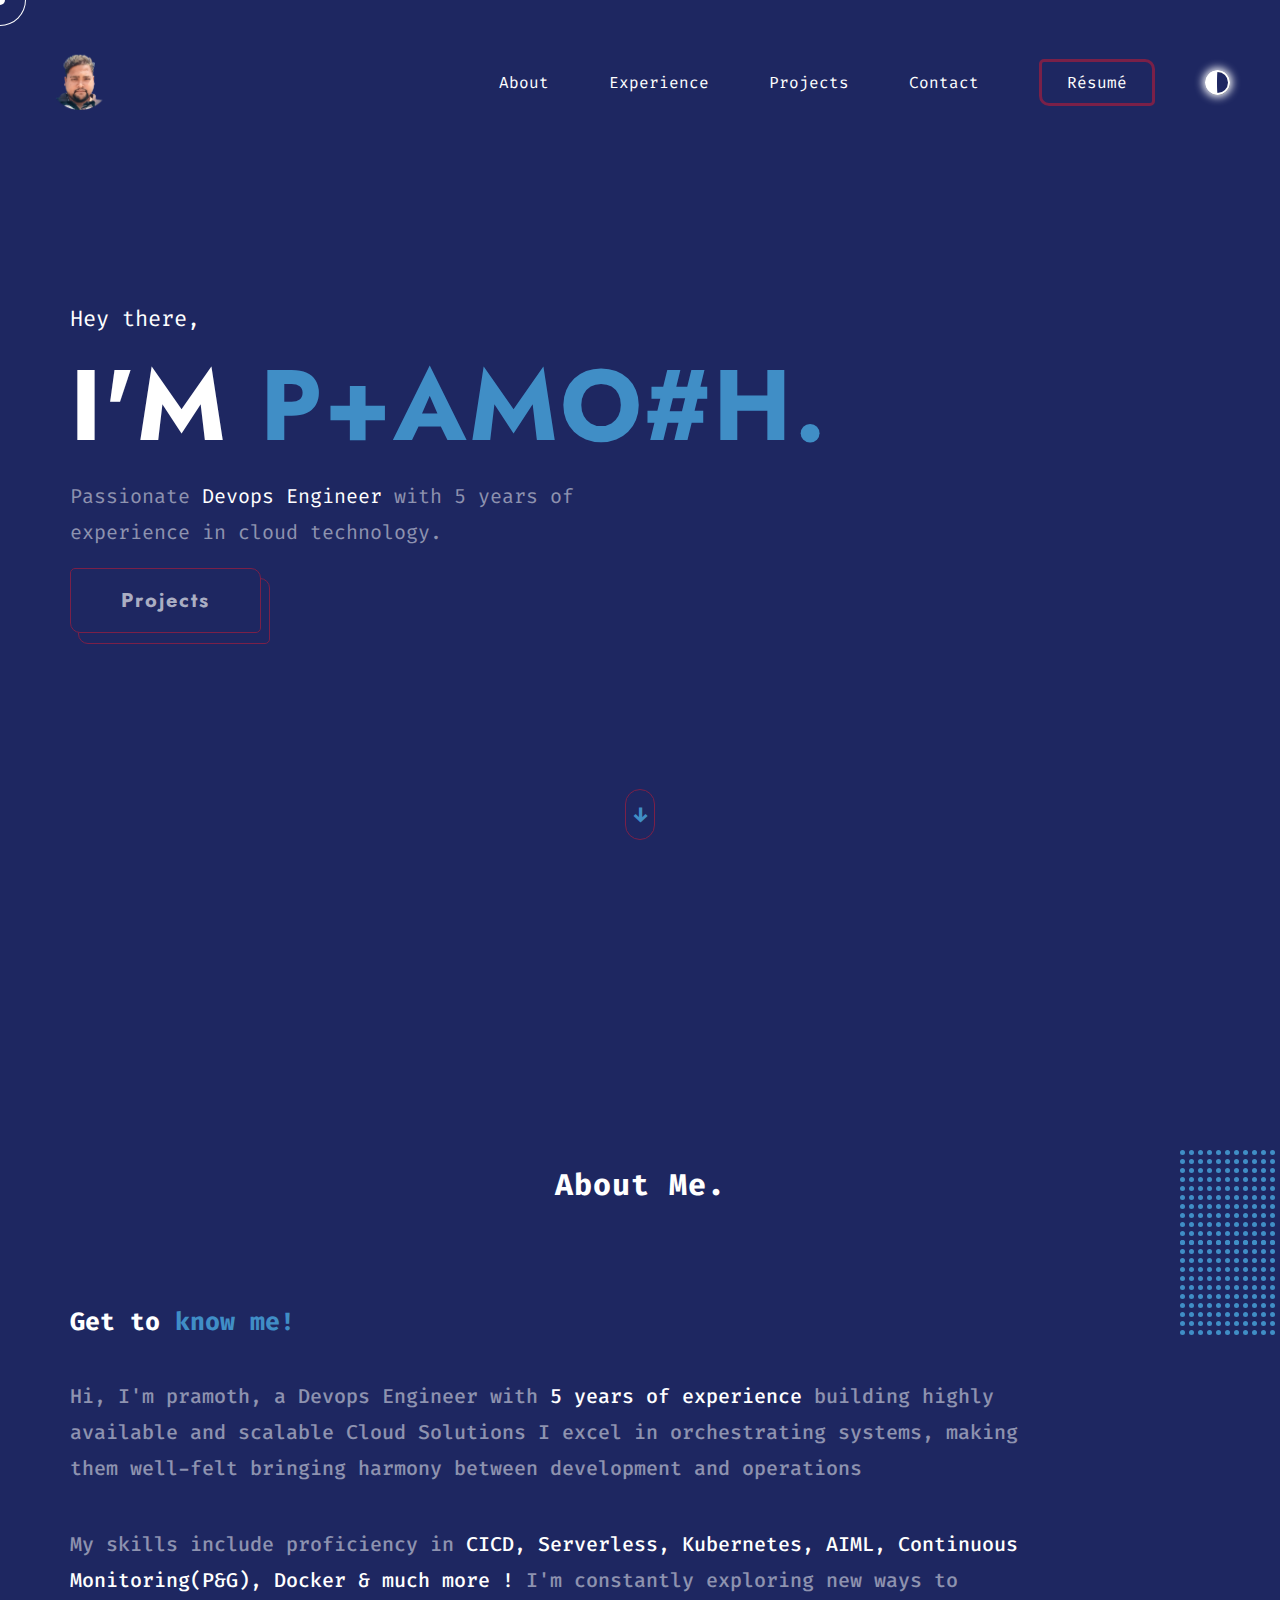
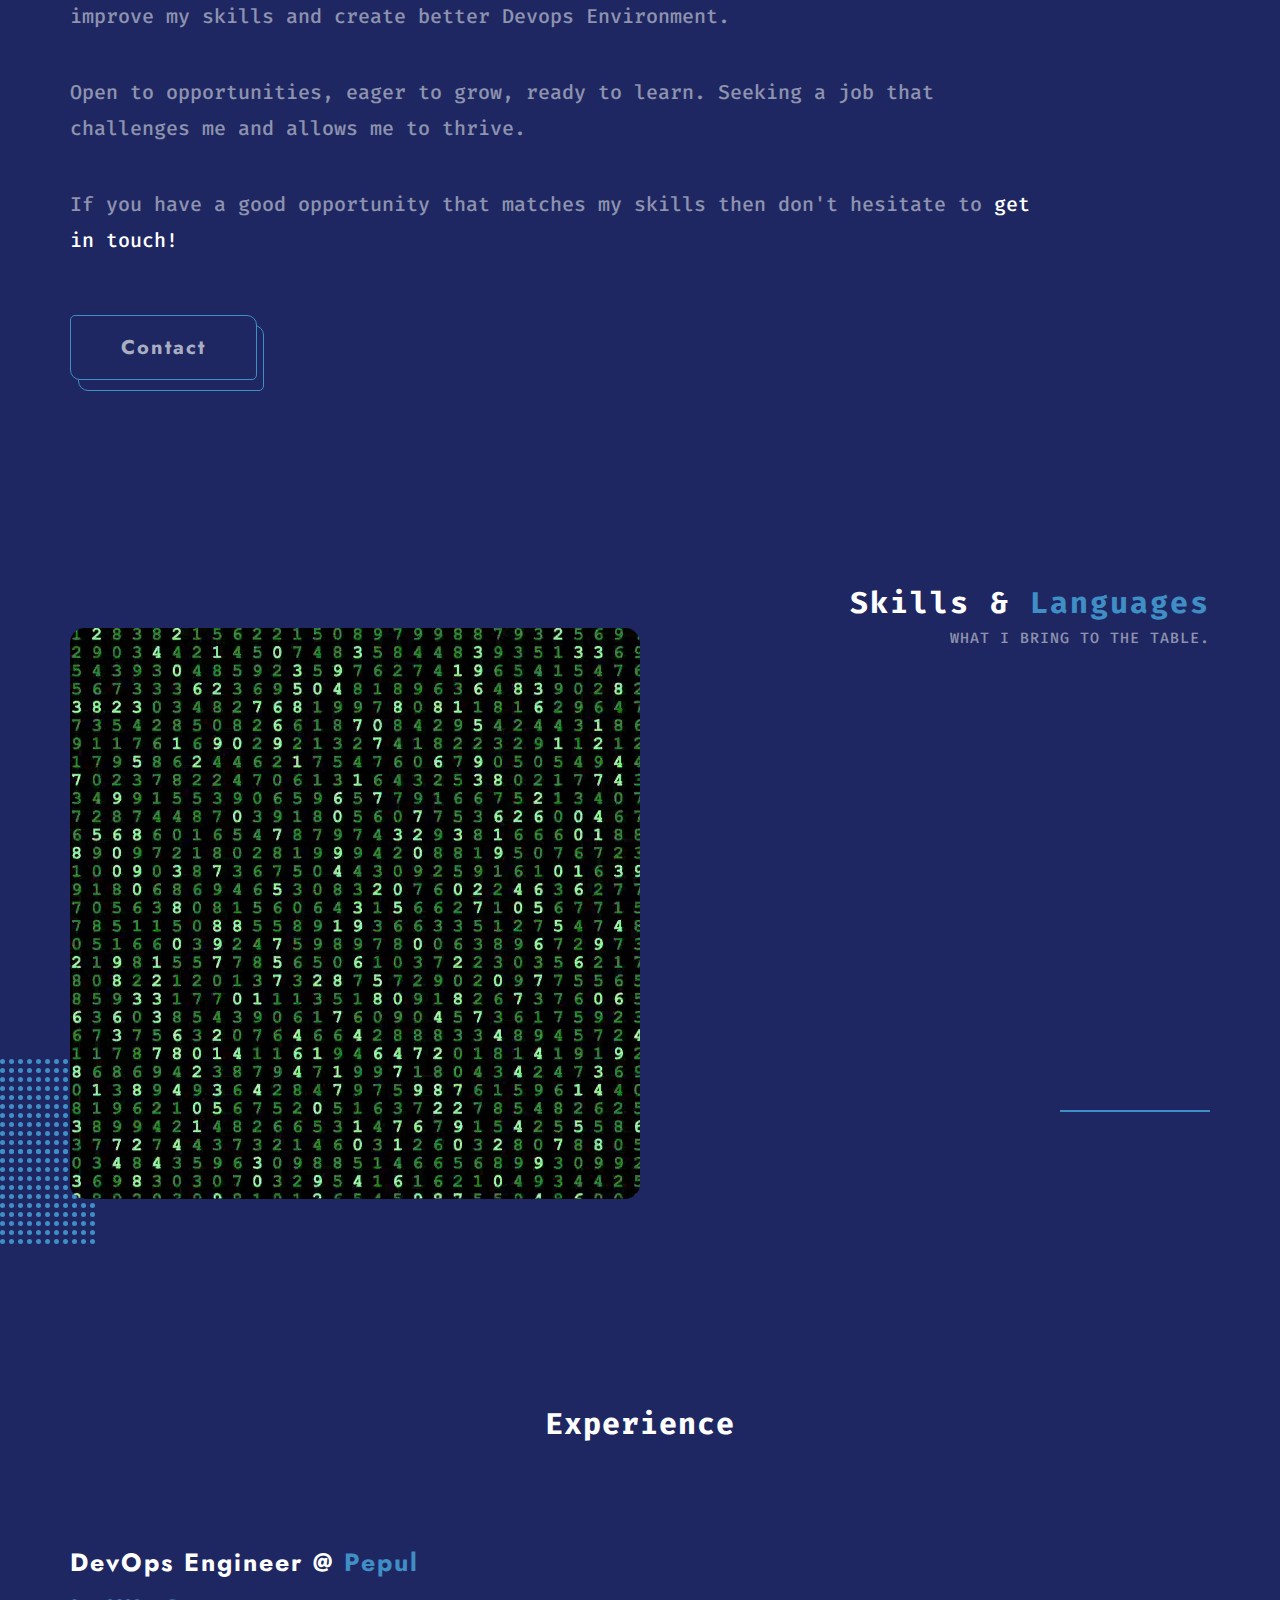
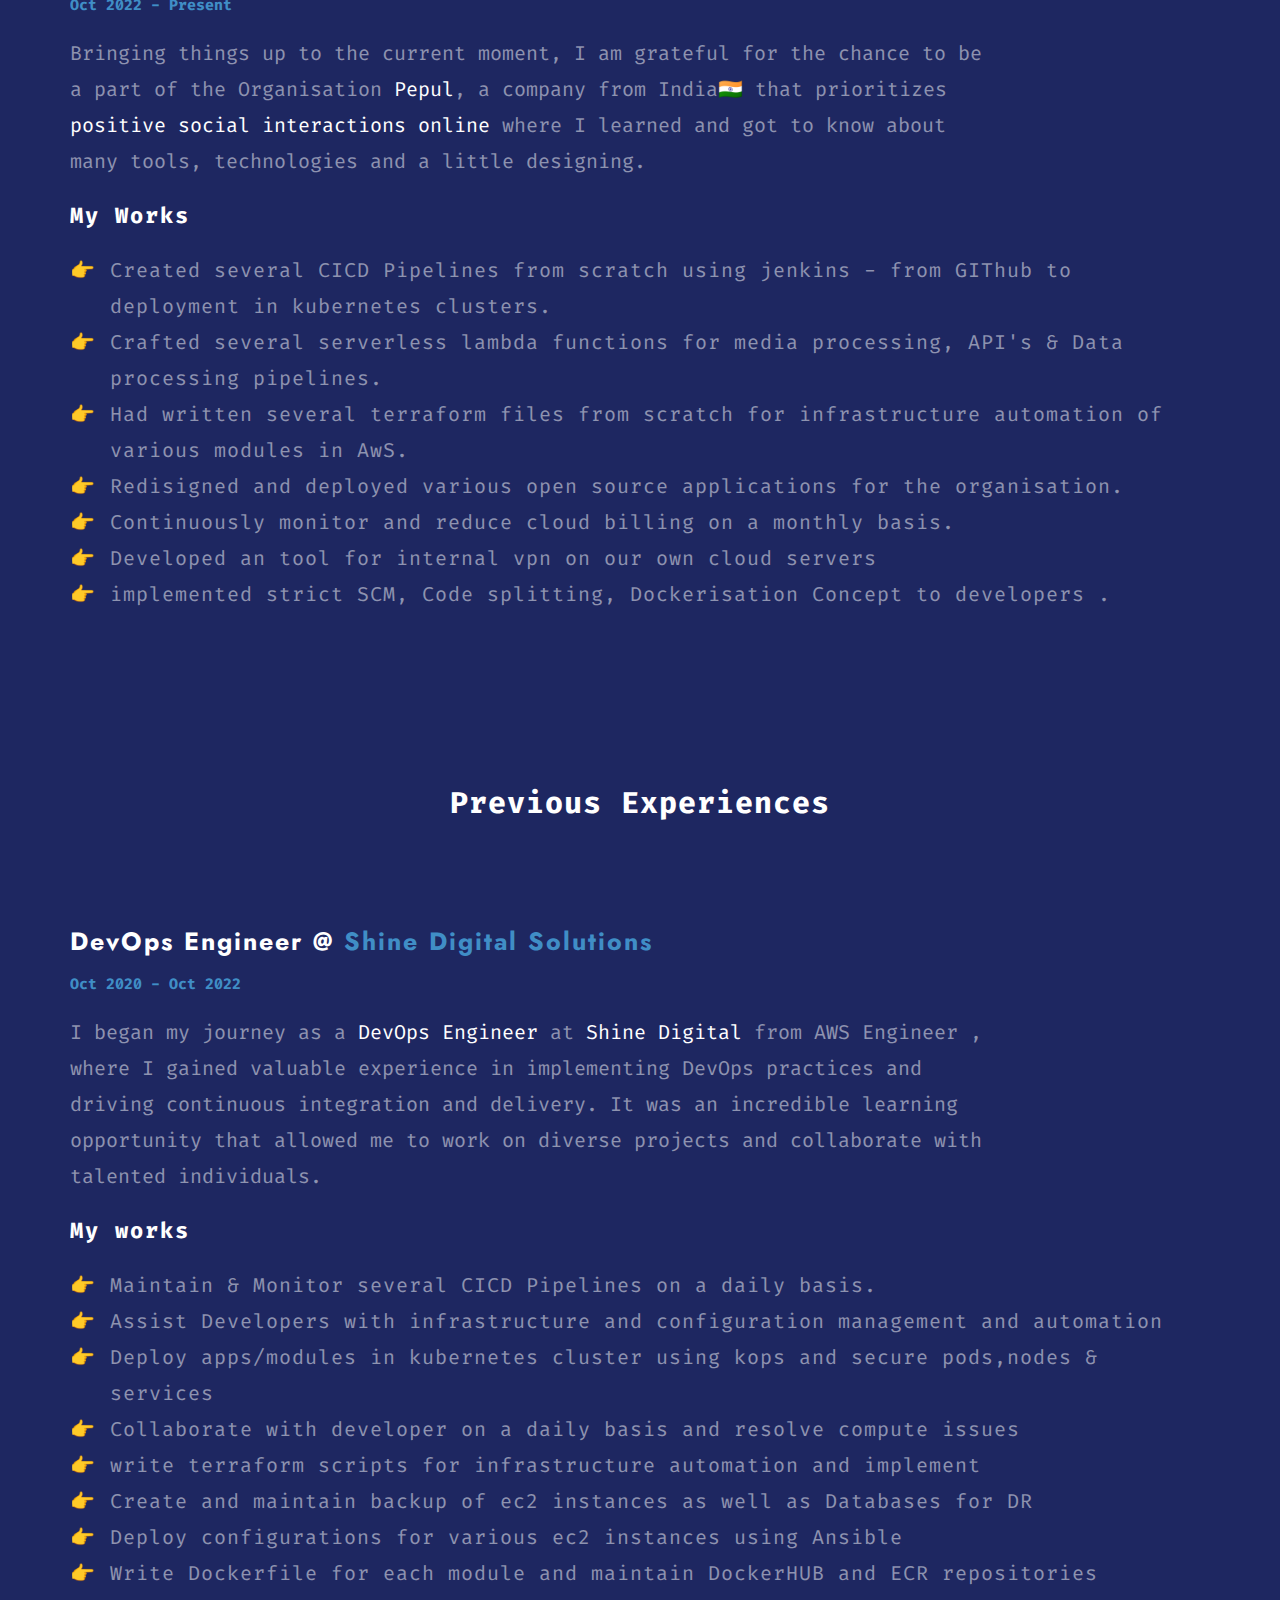
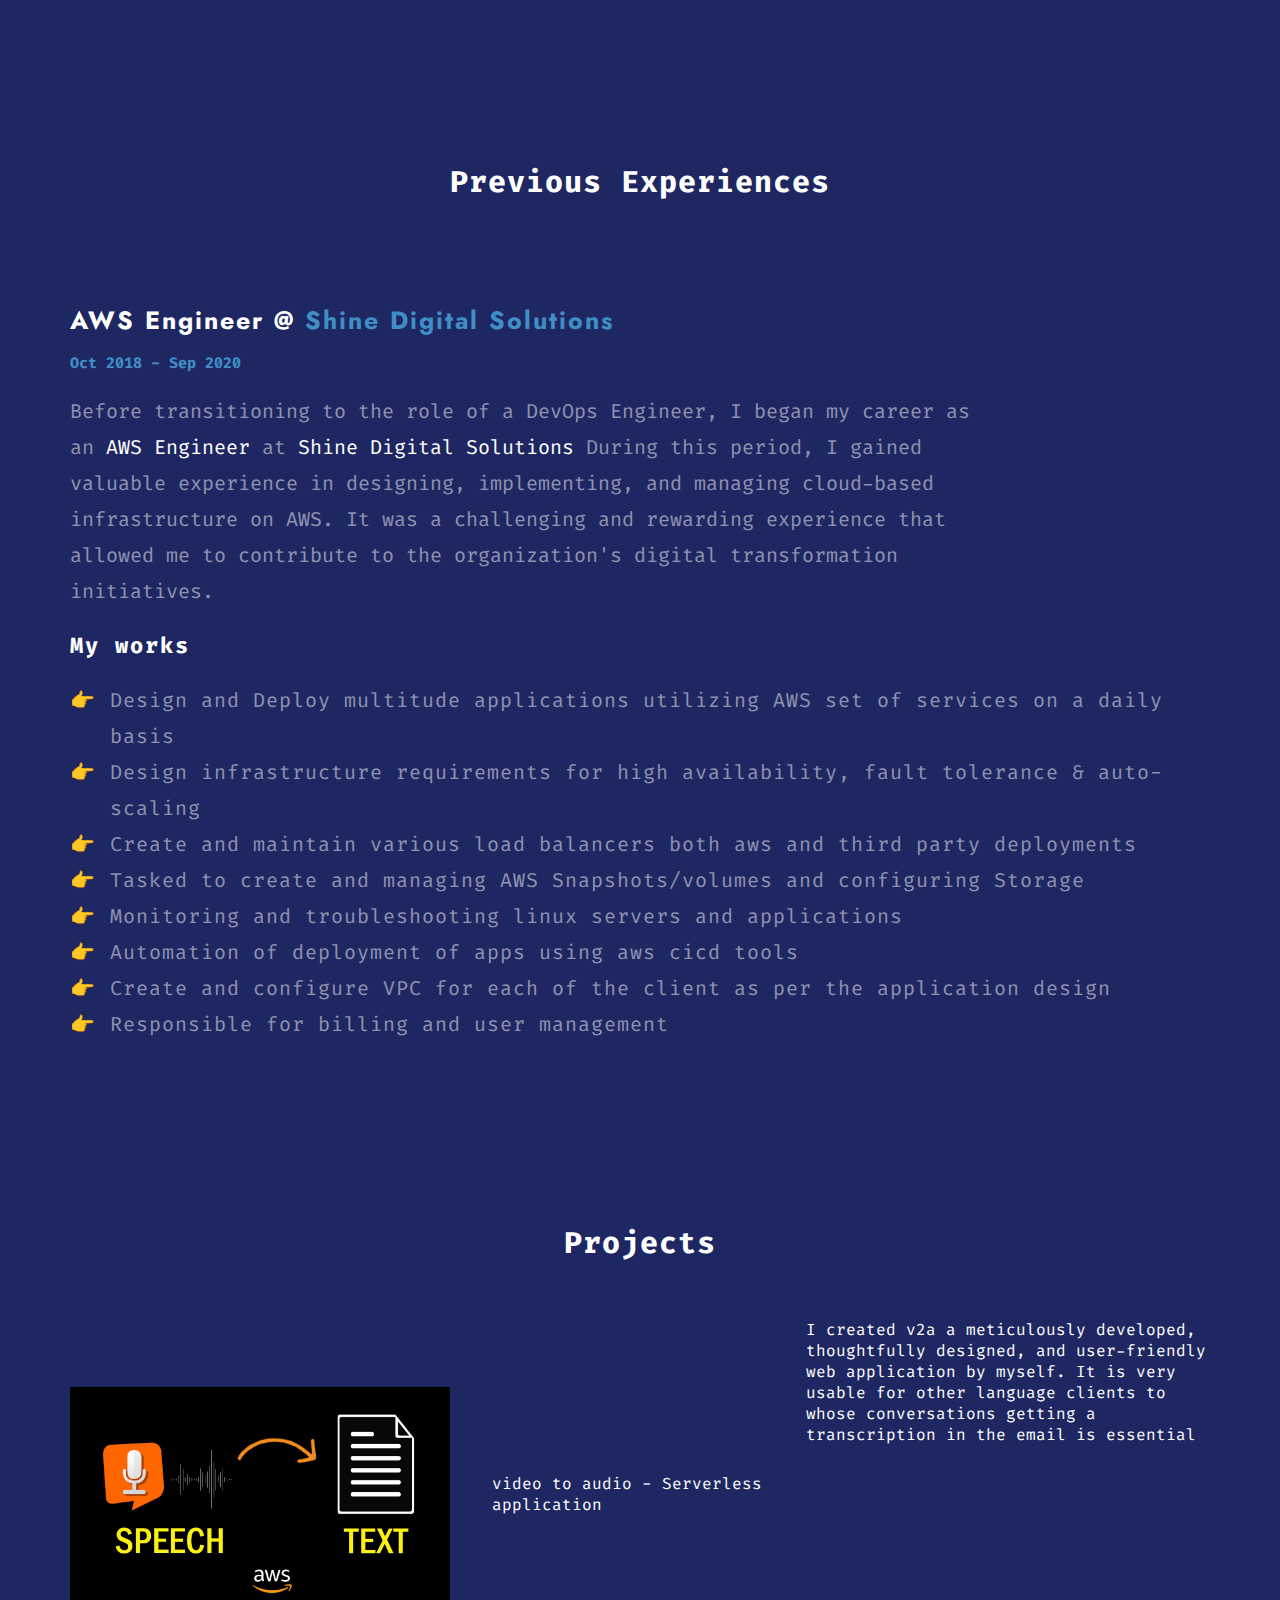
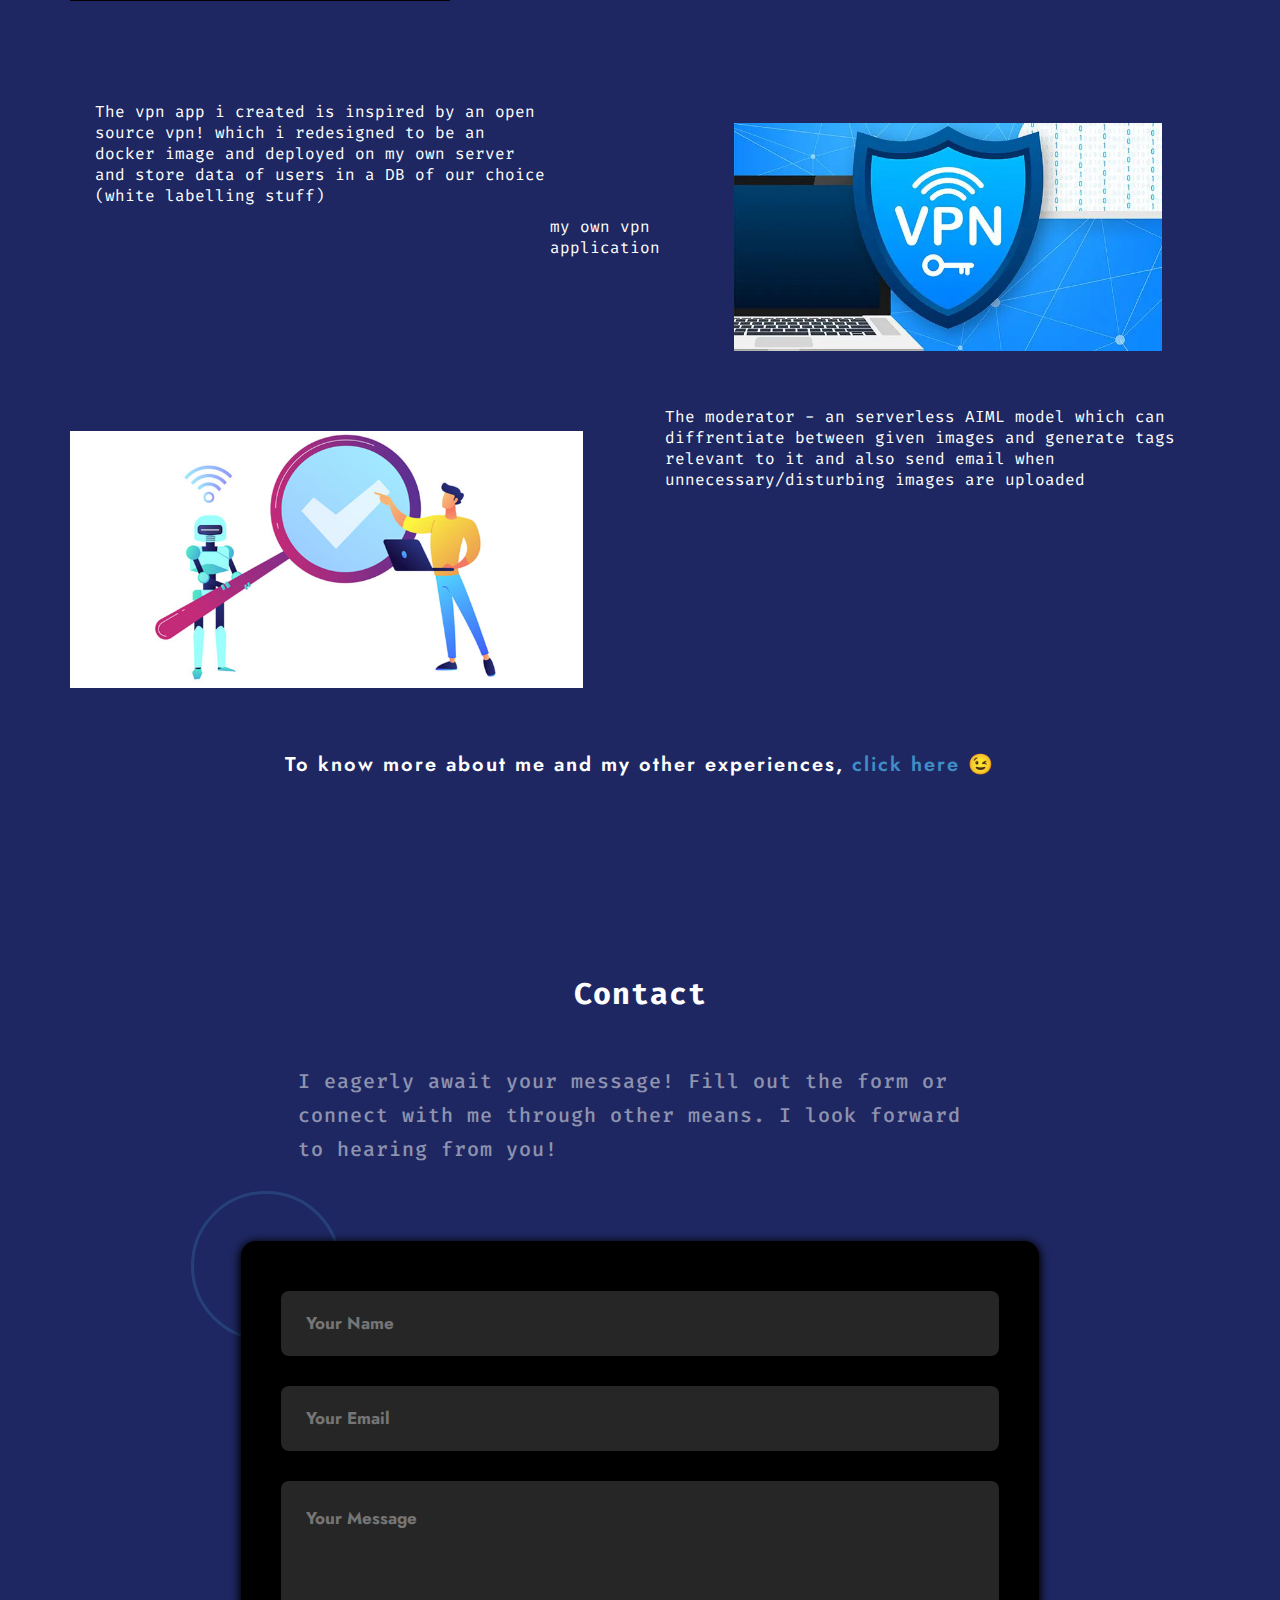
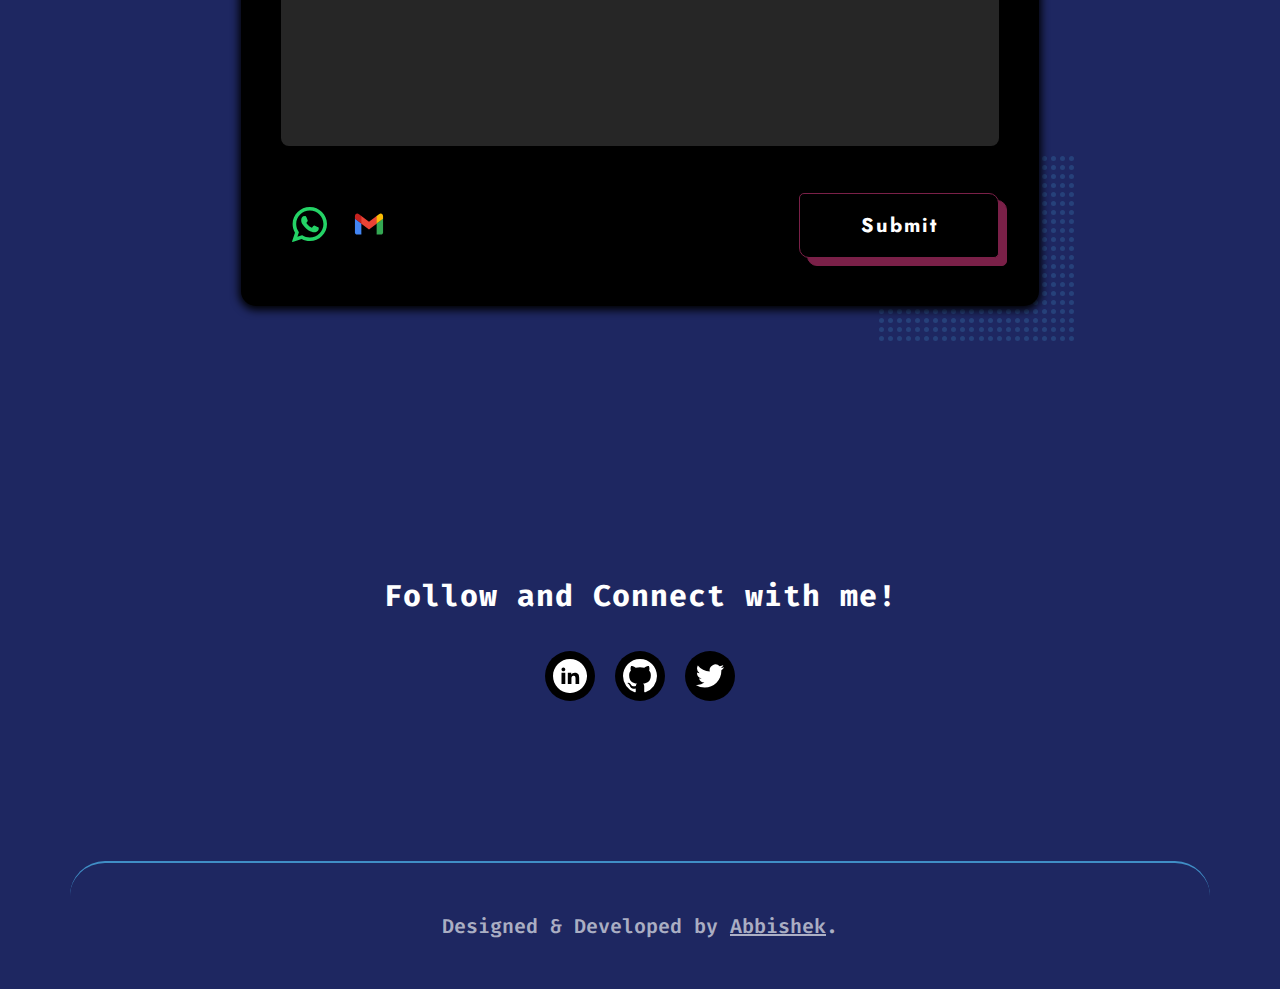
==== index.html @ a061f41f "Update index.html" ====
<!DOCTYPE html>
<html lang="en">
<head>
    <meta charset="UTF-8">
    <meta http-equiv="X-UA-Compatible" content="IE=edge">
    <meta name="viewport" content="width=device-width, initial-scale=1.0">
    <title>Pramoth</title>
    <!-- Meta Tags -->
    <meta property="og:url" content="https://pramoth.cloudease.tech">
    <meta property="og:type" content="website" />
    <meta property="og:site_name" content="Pramoth"/>
    <meta property="og:title" content="Pramoth">
    <meta property="og:description" content="Passionate Devops Engineer with 5 years of experience in cloud technology.">
    <meta property="og:image" content="https://github.com/pramothar/portfolio/blob/main/images/meta-image.png">
    <meta property="og:locale" content="en_us" />
    <!-- Twitter Meta Tags -->
    <meta name="twitter:card" content="summary">
    <meta name="twitter:domain" value="https://pramoth.cloudease.tech" />
    <meta name="twitter:url" value="https://pramoth.cloudease.tech" />
    <meta name="twitter:title" content="pramoth">
    <meta name="twitter:description" content="Passionate Devops Engineer with 5 years of experience in cloud technology.">
    <meta name="twitter:image" content="https://github.com/pramothar/portfolio/blob/main/images/meta-image.png" />
    <meta name="twitter:label1" value="pramoth A.R" />
    <meta name="twitter:data1" value="Devops Engineer" />
    <meta name="twitter:label2" value="Visit my Portfolio" />
    <meta name="twitter:data2" value="at https://pramoth.cloudease.tech" />
    <link rel="shortcut icon" href="images/favicon.ico" type="image/x-icon">
    <link rel="apple-touch-icon" href="images/apple-touch-icon.png" />
    <link rel="apple-touch-icon" sizes="57x57" href="images/apple-touch-icon-57x57.png" />
    <link rel="apple-touch-icon" sizes="72x72" href="images/apple-touch-icon-72x72.png" />
    <link rel="apple-touch-icon" sizes="76x76" href="images/apple-touch-icon-76x76.png" />
    <link rel="apple-touch-icon" sizes="114x114" href="images/apple-touch-icon-114x114.png" />
    <link rel="apple-touch-icon" sizes="120x120" href="images/apple-touch-icon-120x120.png" />
    <link rel="apple-touch-icon" sizes="144x144" href="images/apple-touch-icon-144x144.png" />
    <link rel="apple-touch-icon" sizes="152x152" href="images/apple-touch-icon-152x152.png" />
    <link rel="apple-touch-icon" sizes="180x180" href="images/apple-touch-icon-180x180.png" />
    <meta name="theme-color" content="#000000db" />
    <link rel="stylesheet" href="styles.css">
</head>
<body>
    <div id="cursor"></div>
    <div id="cursor-border"></div>
    <!-- -----Header----- -->
    <header>
        <a href="https://pramoth.cloudease.tech" title="pramoth A.R">
        <img src="images/Snapchat-1824206797.png" alt="Logo" draggable="false" />
        </a>
        <input type="checkbox" name="" id="" class="check">
            <div class="ham-menu">
              <span class="dashes bar-1"></span>
              <span class="dashes bar-2"></span>
              <span class="dashes bar-3"></span>
            </div>
        <nav>
            <div class="nav-links">
                <a href="#about" title="About pramoth." data-cursor="pointer">About</a>
                <a href="#experience" title="pramoth's Experience." data-cursor="pointer">Experience</a>
                <a href="#projects" title="pramoth's Personal Projects." data-cursor="pointer">Projects</a>
                <a href="#contact" title="Contact pramoth." data-cursor="pointer">Contact</a>
                <a href="https://main.d1mpima82d1gkv.amplifyapp.com/" target="_blank" title="Pramoth's's Résumé" data-cursor="pointer">Résumé</a>
            </div>
            <div class="theme">
                <a href="#theme" title="Choose Your Theme!" data-cursor="pointer"></a>
                <form class="color-picker">
                    <input type="radio" class="colors" name="theme" id="light" data-cursor="pointer" title="Default Blue"  checked>
                    <input type="radio" class="colors" id="bluish-green" name="theme" data-cursor="pointer" title="Bluish Green">
                    <input type="radio" class="colors" id="greenish-yellow" name="theme" data-cursor="pointer" title="Greenish Yellow">
                    <input type="radio" class="colors" id="trendy-dark" name="theme" data-cursor="pointer" title="Trendy Dark">
                    <input type="radio" class="colors" id="pure-black-and-white" name="theme" data-cursor="pointer" title="Pure Black And White">
                </form>
            </div>
        </nav>
    </header>
    <!-- --------------- -->
    <!-- -----Banner----- -->
    <section class="boxed-up first-section">
        <div class="introduction">
            <p>Hey there,</p>
            <h1>I'M <span class="unique-color text">pramoth.</span></h1>
            <p>Passionate <span class="bold-words">Devops Engineer</span> with 5 years of experience in cloud technology.</p>
            <div class="project-button">
                <a href="#projects" title="Know About pramoth's Projects." data-cursor="pointer">Projects</a>
                <span></span>
            </div>
        </div>
        <a href="#about" class="arrow" title="Fast Forward to About Part." data-cursor="pointer">
            <span>&darr;</span>
        </a>
    </section>
    <!-- --------------- -->
    <!-- -----About----- -->
    <section class="second-section" id="about">
        <svg width="100" height="190" viewBox="0 0 100 190" fill="none" xmlns="http://www.w3.org/2000/svg" class="dotted-about-right">
        <g clip-path="url(#clip0_45_1138)">
        <circle cx="2.5" cy="2.5" r="2.5" class="fill-two"/>
        <circle cx="11.5" cy="2.5" r="2.5" class="fill-two"/>
        <circle cx="20.5" cy="2.5" r="2.5" class="fill-two"/>
        <circle cx="29.5" cy="2.5" r="2.5" class="fill-two"/>
        <circle cx="38.5" cy="2.5" r="2.5" class="fill-two"/>
        <circle cx="47.5" cy="2.5" r="2.5" class="fill-two"/>
        <circle cx="56.5" cy="2.5" r="2.5" class="fill-two"/>
        <circle cx="65.5" cy="2.5" r="2.5" class="fill-two"/>
        <circle cx="74.5" cy="2.5" r="2.5" class="fill-two"/>
        <circle cx="83.5" cy="2.5" r="2.5" class="fill-two"/>
        <circle cx="92.5" cy="2.5" r="2.5" class="fill-two"/>
        <circle cx="2.5" cy="11.5" r="2.5" class="fill-two"/>
        <circle cx="11.5" cy="11.5" r="2.5" class="fill-two"/>
        <circle cx="20.5" cy="11.5" r="2.5" class="fill-two"/>
        <circle cx="29.5" cy="11.5" r="2.5" class="fill-two"/>
        <circle cx="38.5" cy="11.5" r="2.5" class="fill-two"/>
        <circle cx="47.5" cy="11.5" r="2.5" class="fill-two"/>
        <circle cx="56.5" cy="11.5" r="2.5" class="fill-two"/>
        <circle cx="65.5" cy="11.5" r="2.5" class="fill-two"/>
        <circle cx="74.5" cy="11.5" r="2.5" class="fill-two"/>
        <circle cx="83.5" cy="11.5" r="2.5" class="fill-two"/>
        <circle cx="92.5" cy="11.5" r="2.5" class="fill-two"/>
        <circle cx="2.5" cy="20.5" r="2.5" class="fill-two"/>
        <circle cx="11.5" cy="20.5" r="2.5" class="fill-two"/>
        <circle cx="20.5" cy="20.5" r="2.5" class="fill-two"/>
        <circle cx="29.5" cy="20.5" r="2.5" class="fill-two"/>
        <circle cx="38.5" cy="20.5" r="2.5" class="fill-two"/>
        <circle cx="47.5" cy="20.5" r="2.5" class="fill-two"/>
        <circle cx="56.5" cy="20.5" r="2.5" class="fill-two"/>
        <circle cx="65.5" cy="20.5" r="2.5" class="fill-two"/>
        <circle cx="74.5" cy="20.5" r="2.5" class="fill-two"/>
        <circle cx="83.5" cy="20.5" r="2.5" class="fill-two"/>
        <circle cx="92.5" cy="20.5" r="2.5" class="fill-two"/>
        <circle cx="2.5" cy="29.5" r="2.5" class="fill-two"/>
        <circle cx="11.5" cy="29.5" r="2.5" class="fill-two"/>
        <circle cx="20.5" cy="29.5" r="2.5" class="fill-two"/>
        <circle cx="29.5" cy="29.5" r="2.5" class="fill-two"/>
        <circle cx="38.5" cy="29.5" r="2.5" class="fill-two"/>
        <circle cx="47.5" cy="29.5" r="2.5" class="fill-two"/>
        <circle cx="56.5" cy="29.5" r="2.5" class="fill-two"/>
        <circle cx="65.5" cy="29.5" r="2.5" class="fill-two"/>
        <circle cx="74.5" cy="29.5" r="2.5" class="fill-two"/>
        <circle cx="83.5" cy="29.5" r="2.5" class="fill-two"/>
        <circle cx="92.5" cy="29.5" r="2.5" class="fill-two"/>
        <circle cx="2.5" cy="38.5" r="2.5" class="fill-two"/>
        <circle cx="11.5" cy="38.5" r="2.5" class="fill-two"/>
        <circle cx="20.5" cy="38.5" r="2.5" class="fill-two"/>
        <circle cx="29.5" cy="38.5" r="2.5" class="fill-two"/>
        <circle cx="38.5" cy="38.5" r="2.5" class="fill-two"/>
        <circle cx="47.5" cy="38.5" r="2.5" class="fill-two"/>
        <circle cx="56.5" cy="38.5" r="2.5" class="fill-two"/>
        <circle cx="65.5" cy="38.5" r="2.5" class="fill-two"/>
        <circle cx="74.5" cy="38.5" r="2.5" class="fill-two"/>
        <circle cx="83.5" cy="38.5" r="2.5" class="fill-two"/>
        <circle cx="92.5" cy="38.5" r="2.5" class="fill-two"/>
        <circle cx="2.5" cy="47.5" r="2.5" class="fill-two"/>
        <circle cx="11.5" cy="47.5" r="2.5" class="fill-two"/>
        <circle cx="20.5" cy="47.5" r="2.5" class="fill-two"/>
        <circle cx="29.5" cy="47.5" r="2.5" class="fill-two"/>
        <circle cx="38.5" cy="47.5" r="2.5" class="fill-two"/>
        <circle cx="47.5" cy="47.5" r="2.5" class="fill-two"/>
        <circle cx="56.5" cy="47.5" r="2.5" class="fill-two"/>
        <circle cx="65.5" cy="47.5" r="2.5" class="fill-two"/>
        <circle cx="74.5" cy="47.5" r="2.5" class="fill-two"/>
        <circle cx="83.5" cy="47.5" r="2.5" class="fill-two"/>
        <circle cx="92.5" cy="47.5" r="2.5" class="fill-two"/>
        <circle cx="2.5" cy="56.5" r="2.5" class="fill-two"/>
        <circle cx="11.5" cy="56.5" r="2.5" class="fill-two"/>
        <circle cx="20.5" cy="56.5" r="2.5" class="fill-two"/>
        <circle cx="29.5" cy="56.5" r="2.5" class="fill-two"/>
        <circle cx="38.5" cy="56.5" r="2.5" class="fill-two"/>
        <circle cx="47.5" cy="56.5" r="2.5" class="fill-two"/>
        <circle cx="56.5" cy="56.5" r="2.5" class="fill-two"/>
        <circle cx="65.5" cy="56.5" r="2.5" class="fill-two"/>
        <circle cx="74.5" cy="56.5" r="2.5" class="fill-two"/>
        <circle cx="83.5" cy="56.5" r="2.5" class="fill-two"/>
        <circle cx="92.5" cy="56.5" r="2.5" class="fill-two"/>
        <circle cx="2.5" cy="65.5" r="2.5" class="fill-two"/>
        <circle cx="11.5" cy="65.5" r="2.5" class="fill-two"/>
        <circle cx="20.5" cy="65.5" r="2.5" class="fill-two"/>
        <circle cx="29.5" cy="65.5" r="2.5" class="fill-two"/>
        <circle cx="38.5" cy="65.5" r="2.5" class="fill-two"/>
        <circle cx="47.5" cy="65.5" r="2.5" class="fill-two"/>
        <circle cx="56.5" cy="65.5" r="2.5" class="fill-two"/>
        <circle cx="65.5" cy="65.5" r="2.5" class="fill-two"/>
        <circle cx="74.5" cy="65.5" r="2.5" class="fill-two"/>
        <circle cx="83.5" cy="65.5" r="2.5" class="fill-two"/>
        <circle cx="92.5" cy="65.5" r="2.5" class="fill-two"/>
        <circle cx="2.5" cy="74.5" r="2.5" class="fill-two"/>
        <circle cx="11.5" cy="74.5" r="2.5" class="fill-two"/>
        <circle cx="20.5" cy="74.5" r="2.5" class="fill-two"/>
        <circle cx="29.5" cy="74.5" r="2.5" class="fill-two"/>
        <circle cx="38.5" cy="74.5" r="2.5" class="fill-two"/>
        <circle cx="47.5" cy="74.5" r="2.5" class="fill-two"/>
        <circle cx="56.5" cy="74.5" r="2.5" class="fill-two"/>
        <circle cx="65.5" cy="74.5" r="2.5" class="fill-two"/>
        <circle cx="74.5" cy="74.5" r="2.5" class="fill-two"/>
        <circle cx="83.5" cy="74.5" r="2.5" class="fill-two"/>
        <circle cx="92.5" cy="74.5" r="2.5" class="fill-two"/>
        <circle cx="2.5" cy="83.5" r="2.5" class="fill-two"/>
        <circle cx="11.5" cy="83.5" r="2.5" class="fill-two"/>
        <circle cx="20.5" cy="83.5" r="2.5" class="fill-two"/>
        <circle cx="29.5" cy="83.5" r="2.5" class="fill-two"/>
        <circle cx="38.5" cy="83.5" r="2.5" class="fill-two"/>
        <circle cx="47.5" cy="83.5" r="2.5" class="fill-two"/>
        <circle cx="56.5" cy="83.5" r="2.5" class="fill-two"/>
        <circle cx="65.5" cy="83.5" r="2.5" class="fill-two"/>
        <circle cx="74.5" cy="83.5" r="2.5" class="fill-two"/>
        <circle cx="83.5" cy="83.5" r="2.5" class="fill-two"/>
        <circle cx="92.5" cy="83.5" r="2.5" class="fill-two"/>
        <circle cx="2.5" cy="92.5" r="2.5" class="fill-two"/>
        <circle cx="11.5" cy="92.5" r="2.5" class="fill-two"/>
        <circle cx="20.5" cy="92.5" r="2.5" class="fill-two"/>
        <circle cx="29.5" cy="92.5" r="2.5" class="fill-two"/>
        <circle cx="38.5" cy="92.5" r="2.5" class="fill-two"/>
        <circle cx="47.5" cy="92.5" r="2.5" class="fill-two"/>
        <circle cx="56.5" cy="92.5" r="2.5" class="fill-two"/>
        <circle cx="65.5" cy="92.5" r="2.5" class="fill-two"/>
        <circle cx="74.5" cy="92.5" r="2.5" class="fill-two"/>
        <circle cx="83.5" cy="92.5" r="2.5" class="fill-two"/>
        <circle cx="92.5" cy="92.5" r="2.5" class="fill-two"/>
        </g>
        <g clip-path="url(#clip1_45_1138)">
        <circle cx="2.5" cy="92.5" r="2.5" class="fill-two"/>
        <circle cx="11.5" cy="92.5" r="2.5" class="fill-two"/>
        <circle cx="20.5" cy="92.5" r="2.5" class="fill-two"/>
        <circle cx="29.5" cy="92.5" r="2.5" class="fill-two"/>
        <circle cx="38.5" cy="92.5" r="2.5" class="fill-two"/>
        <circle cx="47.5" cy="92.5" r="2.5" class="fill-two"/>
        <circle cx="56.5" cy="92.5" r="2.5" class="fill-two"/>
        <circle cx="65.5" cy="92.5" r="2.5" class="fill-two"/>
        <circle cx="74.5" cy="92.5" r="2.5" class="fill-two"/>
        <circle cx="83.5" cy="92.5" r="2.5" class="fill-two"/>
        <circle cx="92.5" cy="92.5" r="2.5" class="fill-two"/>
        <circle cx="2.5" cy="101.5" r="2.5" class="fill-two"/>
        <circle cx="11.5" cy="101.5" r="2.5" class="fill-two"/>
        <circle cx="20.5" cy="101.5" r="2.5" class="fill-two"/>
        <circle cx="29.5" cy="101.5" r="2.5" class="fill-two"/>
        <circle cx="38.5" cy="101.5" r="2.5" class="fill-two"/>
        <circle cx="47.5" cy="101.5" r="2.5" class="fill-two"/>
        <circle cx="56.5" cy="101.5" r="2.5" class="fill-two"/>
        <circle cx="65.5" cy="101.5" r="2.5" class="fill-two"/>
        <circle cx="74.5" cy="101.5" r="2.5" class="fill-two"/>
        <circle cx="83.5" cy="101.5" r="2.5" class="fill-two"/>
        <circle cx="92.5" cy="101.5" r="2.5" class="fill-two"/>
        <circle cx="2.5" cy="110.5" r="2.5" class="fill-two"/>
        <circle cx="11.5" cy="110.5" r="2.5" class="fill-two"/>
        <circle cx="20.5" cy="110.5" r="2.5" class="fill-two"/>
        <circle cx="29.5" cy="110.5" r="2.5" class="fill-two"/>
        <circle cx="38.5" cy="110.5" r="2.5" class="fill-two"/>
        <circle cx="47.5" cy="110.5" r="2.5" class="fill-two"/>
        <circle cx="56.5" cy="110.5" r="2.5" class="fill-two"/>
        <circle cx="65.5" cy="110.5" r="2.5" class="fill-two"/>
        <circle cx="74.5" cy="110.5" r="2.5" class="fill-two"/>
        <circle cx="83.5" cy="110.5" r="2.5" class="fill-two"/>
        <circle cx="92.5" cy="110.5" r="2.5" class="fill-two"/>
        <circle cx="2.5" cy="119.5" r="2.5" class="fill-two"/>
        <circle cx="11.5" cy="119.5" r="2.5" class="fill-two"/>
        <circle cx="20.5" cy="119.5" r="2.5" class="fill-two"/>
        <circle cx="29.5" cy="119.5" r="2.5" class="fill-two"/>
        <circle cx="38.5" cy="119.5" r="2.5" class="fill-two"/>
        <circle cx="47.5" cy="119.5" r="2.5" class="fill-two"/>
        <circle cx="56.5" cy="119.5" r="2.5" class="fill-two"/>
        <circle cx="65.5" cy="119.5" r="2.5" class="fill-two"/>
        <circle cx="74.5" cy="119.5" r="2.5" class="fill-two"/>
        <circle cx="83.5" cy="119.5" r="2.5" class="fill-two"/>
        <circle cx="92.5" cy="119.5" r="2.5" class="fill-two"/>
        <circle cx="2.5" cy="128.5" r="2.5" class="fill-two"/>
        <circle cx="11.5" cy="128.5" r="2.5" class="fill-two"/>
        <circle cx="20.5" cy="128.5" r="2.5" class="fill-two"/>
        <circle cx="29.5" cy="128.5" r="2.5" class="fill-two"/>
        <circle cx="38.5" cy="128.5" r="2.5" class="fill-two"/>
        <circle cx="47.5" cy="128.5" r="2.5" class="fill-two"/>
        <circle cx="56.5" cy="128.5" r="2.5" class="fill-two"/>
        <circle cx="65.5" cy="128.5" r="2.5" class="fill-two"/>
        <circle cx="74.5" cy="128.5" r="2.5" class="fill-two"/>
        <circle cx="83.5" cy="128.5" r="2.5" class="fill-two"/>
        <circle cx="92.5" cy="128.5" r="2.5" class="fill-two"/>
        <circle cx="2.5" cy="137.5" r="2.5" class="fill-two"/>
        <circle cx="11.5" cy="137.5" r="2.5" class="fill-two"/>
        <circle cx="20.5" cy="137.5" r="2.5" class="fill-two"/>
        <circle cx="29.5" cy="137.5" r="2.5" class="fill-two"/>
        <circle cx="38.5" cy="137.5" r="2.5" class="fill-two"/>
        <circle cx="47.5" cy="137.5" r="2.5" class="fill-two"/>
        <circle cx="56.5" cy="137.5" r="2.5" class="fill-two"/>
        <circle cx="65.5" cy="137.5" r="2.5" class="fill-two"/>
        <circle cx="74.5" cy="137.5" r="2.5" class="fill-two"/>
        <circle cx="83.5" cy="137.5" r="2.5" class="fill-two"/>
        <circle cx="92.5" cy="137.5" r="2.5" class="fill-two"/>
        <circle cx="2.5" cy="146.5" r="2.5" class="fill-two"/>
        <circle cx="11.5" cy="146.5" r="2.5" class="fill-two"/>
        <circle cx="20.5" cy="146.5" r="2.5" class="fill-two"/>
        <circle cx="29.5" cy="146.5" r="2.5" class="fill-two"/>
        <circle cx="38.5" cy="146.5" r="2.5" class="fill-two"/>
        <circle cx="47.5" cy="146.5" r="2.5" class="fill-two"/>
        <circle cx="56.5" cy="146.5" r="2.5" class="fill-two"/>
        <circle cx="65.5" cy="146.5" r="2.5" class="fill-two"/>
        <circle cx="74.5" cy="146.5" r="2.5" class="fill-two"/>
        <circle cx="83.5" cy="146.5" r="2.5" class="fill-two"/>
        <circle cx="92.5" cy="146.5" r="2.5" class="fill-two"/>
        <circle cx="2.5" cy="155.5" r="2.5" class="fill-two"/>
        <circle cx="11.5" cy="155.5" r="2.5" class="fill-two"/>
        <circle cx="20.5" cy="155.5" r="2.5" class="fill-two"/>
        <circle cx="29.5" cy="155.5" r="2.5" class="fill-two"/>
        <circle cx="38.5" cy="155.5" r="2.5" class="fill-two"/>
        <circle cx="47.5" cy="155.5" r="2.5" class="fill-two"/>
        <circle cx="56.5" cy="155.5" r="2.5" class="fill-two"/>
        <circle cx="65.5" cy="155.5" r="2.5" class="fill-two"/>
        <circle cx="74.5" cy="155.5" r="2.5" class="fill-two"/>
        <circle cx="83.5" cy="155.5" r="2.5" class="fill-two"/>
        <circle cx="92.5" cy="155.5" r="2.5" class="fill-two"/>
        <circle cx="2.5" cy="164.5" r="2.5" class="fill-two"/>
        <circle cx="11.5" cy="164.5" r="2.5" class="fill-two"/>
        <circle cx="20.5" cy="164.5" r="2.5" class="fill-two"/>
        <circle cx="29.5" cy="164.5" r="2.5" class="fill-two"/>
        <circle cx="38.5" cy="164.5" r="2.5" class="fill-two"/>
        <circle cx="47.5" cy="164.5" r="2.5" class="fill-two"/>
        <circle cx="56.5" cy="164.5" r="2.5" class="fill-two"/>
        <circle cx="65.5" cy="164.5" r="2.5" class="fill-two"/>
        <circle cx="74.5" cy="164.5" r="2.5" class="fill-two"/>
        <circle cx="83.5" cy="164.5" r="2.5" class="fill-two"/>
        <circle cx="92.5" cy="164.5" r="2.5" class="fill-two"/>
        <circle cx="2.5" cy="173.5" r="2.5" class="fill-two"/>
        <circle cx="11.5" cy="173.5" r="2.5" class="fill-two"/>
        <circle cx="20.5" cy="173.5" r="2.5" class="fill-two"/>
        <circle cx="29.5" cy="173.5" r="2.5" class="fill-two"/>
        <circle cx="38.5" cy="173.5" r="2.5" class="fill-two"/>
        <circle cx="47.5" cy="173.5" r="2.5" class="fill-two"/>
        <circle cx="56.5" cy="173.5" r="2.5" class="fill-two"/>
        <circle cx="65.5" cy="173.5" r="2.5" class="fill-two"/>
        <circle cx="74.5" cy="173.5" r="2.5" class="fill-two"/>
        <circle cx="83.5" cy="173.5" r="2.5" class="fill-two"/>
        <circle cx="92.5" cy="173.5" r="2.5" class="fill-two"/>
        <circle cx="2.5" cy="182.5" r="2.5" class="fill-two"/>
        <circle cx="11.5" cy="182.5" r="2.5" class="fill-two"/>
        <circle cx="20.5" cy="182.5" r="2.5" class="fill-two"/>
        <circle cx="29.5" cy="182.5" r="2.5" class="fill-two"/>
        <circle cx="38.5" cy="182.5" r="2.5" class="fill-two"/>
        <circle cx="47.5" cy="182.5" r="2.5" class="fill-two"/>
        <circle cx="56.5" cy="182.5" r="2.5" class="fill-two"/>
        <circle cx="65.5" cy="182.5" r="2.5" class="fill-two"/>
        <circle cx="74.5" cy="182.5" r="2.5" class="fill-two"/>
        <circle cx="83.5" cy="182.5" r="2.5" class="fill-two"/>
        <circle cx="92.5" cy="182.5" r="2.5" class="fill-two"/>
        </g>
        <defs>
        <clipPath id="clip0_45_1138">
        <rect width="100" height="100" fill="white"/>
        </clipPath>
        <clipPath id="clip1_45_1138">
        <rect width="100" height="100" fill="white" transform="translate(0 90)"/>
        </clipPath>
        </defs>
        </svg>
        <div class="boxed-up">
            <div class="about-me">
                <h2 title="Get To Know About Me.">About Me.</h2>
                <p>Get to <span class="unique-color">know me!</span></p>
                <p>Hi, I'm pramoth, a Devops Engineer with <span class="bold-words">5 years of experience</span> building highly available and scalable Cloud Solutions I excel in orchestrating systems, making them well-felt bringing harmony between development and operations </p>
                <p>My skills include proficiency in <span class="bold-words">CICD, Serverless, Kubernetes, AIML, Continuous Monitoring(P&G), Docker & much more ! </span>  I'm constantly exploring new ways to improve my skills and create better Devops Environment.</p>
                <p>Open to opportunities, eager to grow, ready to learn. Seeking a job that challenges me and allows me to thrive.</p>
                <p>If you have a good opportunity that matches my skills then don't hesitate to <span class="bold-words">get in touch!</span></p>
                <div class="contact-button">
                    <a href="#contact" title="Contact Pramoth" data-cursor="pointer">Contact</a>
                    <span></span>
                </div>
            </div>
        </div>
        <div class="boxed-up skills-part">
            <div class="skills-and-matrix">
                <!-- Matrix -->
                <!-- <div class="life-of-matrix">
                    <div class="matrix-control">
                        <div class="Command_Line_sB">
                            <span class="blinking_cursor"></span>
                        </div>
                        <div class="matrix-code"></div>
                    </div>
                </div> -->
                <div class="matrix-video">
                    <video src="matrix-overloaded.mp4" preload="auto" autoplay loop draggable="false" type="video/mp4"></video>
                </div>
                <!-- ------- -->
                <div class="my-tools">
                    <p class="know-the-skills" title="My Skills And Languages I Speak">Skills & <span class="unique-color">Languages</span></p>
                    <p>WHAT I BRING TO THE TABLE.</p>
                    <div class="my-skills">
                        <p class="fade" data-cursor="pointer" title="CICD Pipeline">CICD</p>
                        <p class="fade" data-cursor="pointer" title="Jenkins CICD Pipeline">JENKINS</p>
                        <p class="fade" data-cursor="pointer" title="continuous DEPLOYMENT">KUBERNETES</p>
                        <p class="fade" data-cursor="pointer" title="Terraform & Cloud Formation">TERRAFORM</p>
                        <p class="fade" data-cursor="pointer" title="Lambda and azure functions">SERVERLESS</p>
                        <p class="fade" data-cursor="pointer" title="Monitoring stack">PROMETHEUS & GRAFANA</p>
                        <p class="fade" data-cursor="pointer" title="Containerisation">DOCKER</p>
                        <p class="fade" data-cursor="pointer" title="Code quality">SONARQUBE</p>
                        <p class="fade" data-cursor="pointer" title="Collaboration framework">JIRA</p>
                        <p class="fade" data-cursor="pointer" title="">TRIVY</p>
                        <p class="fade" data-cursor="pointer" title="A code hosting platform for version control and collaboration.">GITHUB</p>
                        <p class="fade" data-cursor="pointer" title="A distributed version control system that tracks changes in any set of computer files">GIT</p>
                        <p class="fade" data-cursor="pointer" title="Structured Query Language">MY_SQL</p>
                        <p class="fade" data-cursor="pointer" title="High-level Programming Language">PYTHON</p>
                        <span class="line"></span>
                    </div>
                    <div class="my-skills">
                        <p class="fade" data-cursor="pointer" title="Full professional proficiency">English</p>
                        <p class="fade" data-cursor="pointer" title="Full professional proficiency">Tamil</p>
                        <p class="fade" data-cursor="pointer" title="Limited working proficiencyLimited">Hindi</p>
                        <p class="fade" data-cursor="pointer" title="Limited working proficiencyLimited">Telugu</p>
                    </div>
                </div>
            </div>
        </div>
        <svg width="100" height="190" viewBox="0 0 100 190" fill="none" xmlns="http://www.w3.org/2000/svg" class="dotted-about-left">
            <g clip-path="url(#clip0_45_1138)">
            <circle cx="2.5" cy="2.5" r="2.5" class="fill-two"/>
            <circle cx="11.5" cy="2.5" r="2.5" class="fill-two"/>
            <circle cx="20.5" cy="2.5" r="2.5" class="fill-two"/>
            <circle cx="29.5" cy="2.5" r="2.5" class="fill-two"/>
            <circle cx="38.5" cy="2.5" r="2.5" class="fill-two"/>
            <circle cx="47.5" cy="2.5" r="2.5" class="fill-two"/>
            <circle cx="56.5" cy="2.5" r="2.5" class="fill-two"/>
            <circle cx="65.5" cy="2.5" r="2.5" class="fill-two"/>
            <circle cx="74.5" cy="2.5" r="2.5" class="fill-two"/>
            <circle cx="83.5" cy="2.5" r="2.5" class="fill-two"/>
            <circle cx="92.5" cy="2.5" r="2.5" class="fill-two"/>
            <circle cx="2.5" cy="11.5" r="2.5" class="fill-two"/>
            <circle cx="11.5" cy="11.5" r="2.5" class="fill-two"/>
            <circle cx="20.5" cy="11.5" r="2.5" class="fill-two"/>
            <circle cx="29.5" cy="11.5" r="2.5" class="fill-two"/>
            <circle cx="38.5" cy="11.5" r="2.5" class="fill-two"/>
            <circle cx="47.5" cy="11.5" r="2.5" class="fill-two"/>
            <circle cx="56.5" cy="11.5" r="2.5" class="fill-two"/>
            <circle cx="65.5" cy="11.5" r="2.5" class="fill-two"/>
            <circle cx="74.5" cy="11.5" r="2.5" class="fill-two"/>
            <circle cx="83.5" cy="11.5" r="2.5" class="fill-two"/>
            <circle cx="92.5" cy="11.5" r="2.5" class="fill-two"/>
            <circle cx="2.5" cy="20.5" r="2.5" class="fill-two"/>
            <circle cx="11.5" cy="20.5" r="2.5" class="fill-two"/>
            <circle cx="20.5" cy="20.5" r="2.5" class="fill-two"/>
            <circle cx="29.5" cy="20.5" r="2.5" class="fill-two"/>
            <circle cx="38.5" cy="20.5" r="2.5" class="fill-two"/>
            <circle cx="47.5" cy="20.5" r="2.5" class="fill-two"/>
            <circle cx="56.5" cy="20.5" r="2.5" class="fill-two"/>
            <circle cx="65.5" cy="20.5" r="2.5" class="fill-two"/>
            <circle cx="74.5" cy="20.5" r="2.5" class="fill-two"/>
            <circle cx="83.5" cy="20.5" r="2.5" class="fill-two"/>
            <circle cx="92.5" cy="20.5" r="2.5" class="fill-two"/>
            <circle cx="2.5" cy="29.5" r="2.5" class="fill-two"/>
            <circle cx="11.5" cy="29.5" r="2.5" class="fill-two"/>
            <circle cx="20.5" cy="29.5" r="2.5" class="fill-two"/>
            <circle cx="29.5" cy="29.5" r="2.5" class="fill-two"/>
            <circle cx="38.5" cy="29.5" r="2.5" class="fill-two"/>
            <circle cx="47.5" cy="29.5" r="2.5" class="fill-two"/>
            <circle cx="56.5" cy="29.5" r="2.5" class="fill-two"/>
            <circle cx="65.5" cy="29.5" r="2.5" class="fill-two"/>
            <circle cx="74.5" cy="29.5" r="2.5" class="fill-two"/>
            <circle cx="83.5" cy="29.5" r="2.5" class="fill-two"/>
            <circle cx="92.5" cy="29.5" r="2.5" class="fill-two"/>
            <circle cx="2.5" cy="38.5" r="2.5" class="fill-two"/>
            <circle cx="11.5" cy="38.5" r="2.5" class="fill-two"/>
            <circle cx="20.5" cy="38.5" r="2.5" class="fill-two"/>
            <circle cx="29.5" cy="38.5" r="2.5" class="fill-two"/>
            <circle cx="38.5" cy="38.5" r="2.5" class="fill-two"/>
            <circle cx="47.5" cy="38.5" r="2.5" class="fill-two"/>
            <circle cx="56.5" cy="38.5" r="2.5" class="fill-two"/>
            <circle cx="65.5" cy="38.5" r="2.5" class="fill-two"/>
            <circle cx="74.5" cy="38.5" r="2.5" class="fill-two"/>
            <circle cx="83.5" cy="38.5" r="2.5" class="fill-two"/>
            <circle cx="92.5" cy="38.5" r="2.5" class="fill-two"/>
            <circle cx="2.5" cy="47.5" r="2.5" class="fill-two"/>
            <circle cx="11.5" cy="47.5" r="2.5" class="fill-two"/>
            <circle cx="20.5" cy="47.5" r="2.5" class="fill-two"/>
            <circle cx="29.5" cy="47.5" r="2.5" class="fill-two"/>
            <circle cx="38.5" cy="47.5" r="2.5" class="fill-two"/>
            <circle cx="47.5" cy="47.5" r="2.5" class="fill-two"/>
            <circle cx="56.5" cy="47.5" r="2.5" class="fill-two"/>
            <circle cx="65.5" cy="47.5" r="2.5" class="fill-two"/>
            <circle cx="74.5" cy="47.5" r="2.5" class="fill-two"/>
            <circle cx="83.5" cy="47.5" r="2.5" class="fill-two"/>
            <circle cx="92.5" cy="47.5" r="2.5" class="fill-two"/>
            <circle cx="2.5" cy="56.5" r="2.5" class="fill-two"/>
            <circle cx="11.5" cy="56.5" r="2.5" class="fill-two"/>
            <circle cx="20.5" cy="56.5" r="2.5" class="fill-two"/>
            <circle cx="29.5" cy="56.5" r="2.5" class="fill-two"/>
            <circle cx="38.5" cy="56.5" r="2.5" class="fill-two"/>
            <circle cx="47.5" cy="56.5" r="2.5" class="fill-two"/>
            <circle cx="56.5" cy="56.5" r="2.5" class="fill-two"/>
            <circle cx="65.5" cy="56.5" r="2.5" class="fill-two"/>
            <circle cx="74.5" cy="56.5" r="2.5" class="fill-two"/>
            <circle cx="83.5" cy="56.5" r="2.5" class="fill-two"/>
            <circle cx="92.5" cy="56.5" r="2.5" class="fill-two"/>
            <circle cx="2.5" cy="65.5" r="2.5" class="fill-two"/>
            <circle cx="11.5" cy="65.5" r="2.5" class="fill-two"/>
            <circle cx="20.5" cy="65.5" r="2.5" class="fill-two"/>
            <circle cx="29.5" cy="65.5" r="2.5" class="fill-two"/>
            <circle cx="38.5" cy="65.5" r="2.5" class="fill-two"/>
            <circle cx="47.5" cy="65.5" r="2.5" class="fill-two"/>
            <circle cx="56.5" cy="65.5" r="2.5" class="fill-two"/>
            <circle cx="65.5" cy="65.5" r="2.5" class="fill-two"/>
            <circle cx="74.5" cy="65.5" r="2.5" class="fill-two"/>
            <circle cx="83.5" cy="65.5" r="2.5" class="fill-two"/>
            <circle cx="92.5" cy="65.5" r="2.5" class="fill-two"/>
            <circle cx="2.5" cy="74.5" r="2.5" class="fill-two"/>
            <circle cx="11.5" cy="74.5" r="2.5" class="fill-two"/>
            <circle cx="20.5" cy="74.5" r="2.5" class="fill-two"/>
            <circle cx="29.5" cy="74.5" r="2.5" class="fill-two"/>
            <circle cx="38.5" cy="74.5" r="2.5" class="fill-two"/>
            <circle cx="47.5" cy="74.5" r="2.5" class="fill-two"/>
            <circle cx="56.5" cy="74.5" r="2.5" class="fill-two"/>
            <circle cx="65.5" cy="74.5" r="2.5" class="fill-two"/>
            <circle cx="74.5" cy="74.5" r="2.5" class="fill-two"/>
            <circle cx="83.5" cy="74.5" r="2.5" class="fill-two"/>
            <circle cx="92.5" cy="74.5" r="2.5" class="fill-two"/>
            <circle cx="2.5" cy="83.5" r="2.5" class="fill-two"/>
            <circle cx="11.5" cy="83.5" r="2.5" class="fill-two"/>
            <circle cx="20.5" cy="83.5" r="2.5" class="fill-two"/>
            <circle cx="29.5" cy="83.5" r="2.5" class="fill-two"/>
            <circle cx="38.5" cy="83.5" r="2.5" class="fill-two"/>
            <circle cx="47.5" cy="83.5" r="2.5" class="fill-two"/>
            <circle cx="56.5" cy="83.5" r="2.5" class="fill-two"/>
            <circle cx="65.5" cy="83.5" r="2.5" class="fill-two"/>
            <circle cx="74.5" cy="83.5" r="2.5" class="fill-two"/>
            <circle cx="83.5" cy="83.5" r="2.5" class="fill-two"/>
            <circle cx="92.5" cy="83.5" r="2.5" class="fill-two"/>
            <circle cx="2.5" cy="92.5" r="2.5" class="fill-two"/>
            <circle cx="11.5" cy="92.5" r="2.5" class="fill-two"/>
            <circle cx="20.5" cy="92.5" r="2.5" class="fill-two"/>
            <circle cx="29.5" cy="92.5" r="2.5" class="fill-two"/>
            <circle cx="38.5" cy="92.5" r="2.5" class="fill-two"/>
            <circle cx="47.5" cy="92.5" r="2.5" class="fill-two"/>
            <circle cx="56.5" cy="92.5" r="2.5" class="fill-two"/>
            <circle cx="65.5" cy="92.5" r="2.5" class="fill-two"/>
            <circle cx="74.5" cy="92.5" r="2.5" class="fill-two"/>
            <circle cx="83.5" cy="92.5" r="2.5" class="fill-two"/>
            <circle cx="92.5" cy="92.5" r="2.5" class="fill-two"/>
            </g>
            <g clip-path="url(#clip1_45_1138)">
            <circle cx="2.5" cy="92.5" r="2.5" class="fill-two"/>
            <circle cx="11.5" cy="92.5" r="2.5" class="fill-two"/>
            <circle cx="20.5" cy="92.5" r="2.5" class="fill-two"/>
            <circle cx="29.5" cy="92.5" r="2.5" class="fill-two"/>
            <circle cx="38.5" cy="92.5" r="2.5" class="fill-two"/>
            <circle cx="47.5" cy="92.5" r="2.5" class="fill-two"/>
            <circle cx="56.5" cy="92.5" r="2.5" class="fill-two"/>
            <circle cx="65.5" cy="92.5" r="2.5" class="fill-two"/>
            <circle cx="74.5" cy="92.5" r="2.5" class="fill-two"/>
            <circle cx="83.5" cy="92.5" r="2.5" class="fill-two"/>
            <circle cx="92.5" cy="92.5" r="2.5" class="fill-two"/>
            <circle cx="2.5" cy="101.5" r="2.5" class="fill-two"/>
            <circle cx="11.5" cy="101.5" r="2.5" class="fill-two"/>
            <circle cx="20.5" cy="101.5" r="2.5" class="fill-two"/>
            <circle cx="29.5" cy="101.5" r="2.5" class="fill-two"/>
            <circle cx="38.5" cy="101.5" r="2.5" class="fill-two"/>
            <circle cx="47.5" cy="101.5" r="2.5" class="fill-two"/>
            <circle cx="56.5" cy="101.5" r="2.5" class="fill-two"/>
            <circle cx="65.5" cy="101.5" r="2.5" class="fill-two"/>
            <circle cx="74.5" cy="101.5" r="2.5" class="fill-two"/>
            <circle cx="83.5" cy="101.5" r="2.5" class="fill-two"/>
            <circle cx="92.5" cy="101.5" r="2.5" class="fill-two"/>
            <circle cx="2.5" cy="110.5" r="2.5" class="fill-two"/>
            <circle cx="11.5" cy="110.5" r="2.5" class="fill-two"/>
            <circle cx="20.5" cy="110.5" r="2.5" class="fill-two"/>
            <circle cx="29.5" cy="110.5" r="2.5" class="fill-two"/>
            <circle cx="38.5" cy="110.5" r="2.5" class="fill-two"/>
            <circle cx="47.5" cy="110.5" r="2.5" class="fill-two"/>
            <circle cx="56.5" cy="110.5" r="2.5" class="fill-two"/>
            <circle cx="65.5" cy="110.5" r="2.5" class="fill-two"/>
            <circle cx="74.5" cy="110.5" r="2.5" class="fill-two"/>
            <circle cx="83.5" cy="110.5" r="2.5" class="fill-two"/>
            <circle cx="92.5" cy="110.5" r="2.5" class="fill-two"/>
            <circle cx="2.5" cy="119.5" r="2.5" class="fill-two"/>
            <circle cx="11.5" cy="119.5" r="2.5" class="fill-two"/>
            <circle cx="20.5" cy="119.5" r="2.5" class="fill-two"/>
            <circle cx="29.5" cy="119.5" r="2.5" class="fill-two"/>
            <circle cx="38.5" cy="119.5" r="2.5" class="fill-two"/>
            <circle cx="47.5" cy="119.5" r="2.5" class="fill-two"/>
            <circle cx="56.5" cy="119.5" r="2.5" class="fill-two"/>
            <circle cx="65.5" cy="119.5" r="2.5" class="fill-two"/>
            <circle cx="74.5" cy="119.5" r="2.5" class="fill-two"/>
            <circle cx="83.5" cy="119.5" r="2.5" class="fill-two"/>
            <circle cx="92.5" cy="119.5" r="2.5" class="fill-two"/>
            <circle cx="2.5" cy="128.5" r="2.5" class="fill-two"/>
            <circle cx="11.5" cy="128.5" r="2.5" class="fill-two"/>
            <circle cx="20.5" cy="128.5" r="2.5" class="fill-two"/>
            <circle cx="29.5" cy="128.5" r="2.5" class="fill-two"/>
            <circle cx="38.5" cy="128.5" r="2.5" class="fill-two"/>
            <circle cx="47.5" cy="128.5" r="2.5" class="fill-two"/>
            <circle cx="56.5" cy="128.5" r="2.5" class="fill-two"/>
            <circle cx="65.5" cy="128.5" r="2.5" class="fill-two"/>
            <circle cx="74.5" cy="128.5" r="2.5" class="fill-two"/>
            <circle cx="83.5" cy="128.5" r="2.5" class="fill-two"/>
            <circle cx="92.5" cy="128.5" r="2.5" class="fill-two"/>
            <circle cx="2.5" cy="137.5" r="2.5" class="fill-two"/>
            <circle cx="11.5" cy="137.5" r="2.5" class="fill-two"/>
            <circle cx="20.5" cy="137.5" r="2.5" class="fill-two"/>
            <circle cx="29.5" cy="137.5" r="2.5" class="fill-two"/>
            <circle cx="38.5" cy="137.5" r="2.5" class="fill-two"/>
            <circle cx="47.5" cy="137.5" r="2.5" class="fill-two"/>
            <circle cx="56.5" cy="137.5" r="2.5" class="fill-two"/>
            <circle cx="65.5" cy="137.5" r="2.5" class="fill-two"/>
            <circle cx="74.5" cy="137.5" r="2.5" class="fill-two"/>
            <circle cx="83.5" cy="137.5" r="2.5" class="fill-two"/>
            <circle cx="92.5" cy="137.5" r="2.5" class="fill-two"/>
            <circle cx="2.5" cy="146.5" r="2.5" class="fill-two"/>
            <circle cx="11.5" cy="146.5" r="2.5" class="fill-two"/>
            <circle cx="20.5" cy="146.5" r="2.5" class="fill-two"/>
            <circle cx="29.5" cy="146.5" r="2.5" class="fill-two"/>
            <circle cx="38.5" cy="146.5" r="2.5" class="fill-two"/>
            <circle cx="47.5" cy="146.5" r="2.5" class="fill-two"/>
            <circle cx="56.5" cy="146.5" r="2.5" class="fill-two"/>
            <circle cx="65.5" cy="146.5" r="2.5" class="fill-two"/>
            <circle cx="74.5" cy="146.5" r="2.5" class="fill-two"/>
            <circle cx="83.5" cy="146.5" r="2.5" class="fill-two"/>
            <circle cx="92.5" cy="146.5" r="2.5" class="fill-two"/>
            <circle cx="2.5" cy="155.5" r="2.5" class="fill-two"/>
            <circle cx="11.5" cy="155.5" r="2.5" class="fill-two"/>
            <circle cx="20.5" cy="155.5" r="2.5" class="fill-two"/>
            <circle cx="29.5" cy="155.5" r="2.5" class="fill-two"/>
            <circle cx="38.5" cy="155.5" r="2.5" class="fill-two"/>
            <circle cx="47.5" cy="155.5" r="2.5" class="fill-two"/>
            <circle cx="56.5" cy="155.5" r="2.5" class="fill-two"/>
            <circle cx="65.5" cy="155.5" r="2.5" class="fill-two"/>
            <circle cx="74.5" cy="155.5" r="2.5" class="fill-two"/>
            <circle cx="83.5" cy="155.5" r="2.5" class="fill-two"/>
            <circle cx="92.5" cy="155.5" r="2.5" class="fill-two"/>
            <circle cx="2.5" cy="164.5" r="2.5" class="fill-two"/>
            <circle cx="11.5" cy="164.5" r="2.5" class="fill-two"/>
            <circle cx="20.5" cy="164.5" r="2.5" class="fill-two"/>
            <circle cx="29.5" cy="164.5" r="2.5" class="fill-two"/>
            <circle cx="38.5" cy="164.5" r="2.5" class="fill-two"/>
            <circle cx="47.5" cy="164.5" r="2.5" class="fill-two"/>
            <circle cx="56.5" cy="164.5" r="2.5" class="fill-two"/>
            <circle cx="65.5" cy="164.5" r="2.5" class="fill-two"/>
            <circle cx="74.5" cy="164.5" r="2.5" class="fill-two"/>
            <circle cx="83.5" cy="164.5" r="2.5" class="fill-two"/>
            <circle cx="92.5" cy="164.5" r="2.5" class="fill-two"/>
            <circle cx="2.5" cy="173.5" r="2.5" class="fill-two"/>
            <circle cx="11.5" cy="173.5" r="2.5" class="fill-two"/>
            <circle cx="20.5" cy="173.5" r="2.5" class="fill-two"/>
            <circle cx="29.5" cy="173.5" r="2.5" class="fill-two"/>
            <circle cx="38.5" cy="173.5" r="2.5" class="fill-two"/>
            <circle cx="47.5" cy="173.5" r="2.5" class="fill-two"/>
            <circle cx="56.5" cy="173.5" r="2.5" class="fill-two"/>
            <circle cx="65.5" cy="173.5" r="2.5" class="fill-two"/>
            <circle cx="74.5" cy="173.5" r="2.5" class="fill-two"/>
            <circle cx="83.5" cy="173.5" r="2.5" class="fill-two"/>
            <circle cx="92.5" cy="173.5" r="2.5" class="fill-two"/>
            <circle cx="2.5" cy="182.5" r="2.5" class="fill-two"/>
            <circle cx="11.5" cy="182.5" r="2.5" class="fill-two"/>
            <circle cx="20.5" cy="182.5" r="2.5" class="fill-two"/>
            <circle cx="29.5" cy="182.5" r="2.5" class="fill-two"/>
            <circle cx="38.5" cy="182.5" r="2.5" class="fill-two"/>
            <circle cx="47.5" cy="182.5" r="2.5" class="fill-two"/>
            <circle cx="56.5" cy="182.5" r="2.5" class="fill-two"/>
            <circle cx="65.5" cy="182.5" r="2.5" class="fill-two"/>
            <circle cx="74.5" cy="182.5" r="2.5" class="fill-two"/>
            <circle cx="83.5" cy="182.5" r="2.5" class="fill-two"/>
            <circle cx="92.5" cy="182.5" r="2.5" class="fill-two"/>
            </g>
            <defs>
            <clipPath id="clip0_45_1138">
            <rect width="100" height="100" fill="white"/>
            </clipPath>
            <clipPath id="clip1_45_1138">
            <rect width="100" height="100" fill="white" transform="translate(0 90)"/>
            </clipPath>
            </defs>
            </svg>
    </section>
    <!-- --------------- -->
    <!-- --Experience--- -->
    <section class="boxed-up third-section" id="experience">
        <h3 title="pramoth's Experience">Experience</h3>
        <div class="my-experience">
            <p>DevOps Engineer @ <span class="unique-color">Pepul</span></p>
            <p>Oct 2022 - Present</p>
            <p>Bringing things up to the current moment, I am grateful for the chance to be a part of the Organisation <span class="bold-words">Pepul</span>, a company from India<span class="bold-words">🇮🇳</span> that prioritizes <span class="bold-words">positive social interactions online</span> where I learned and got to know about many tools, technologies and a little designing.</p>
            <p>My Works</p>
            <ul>
                <li>Created several CICD Pipelines from scratch using jenkins - from GIThub to deployment in kubernetes clusters.</li>
                <li>Crafted several serverless lambda functions for media processing, API's & Data processing pipelines. </li>
                <li>Had written several terraform files from scratch for infrastructure automation of various modules in AwS.</li>
                <li>Redisigned and deployed various open source applications for the organisation.</li>
                <li>Continuously monitor and reduce cloud billing on a monthly basis.</li>
                <li>Developed an tool for internal vpn on our own cloud servers</li>
                <li>implemented strict SCM, Code splitting, Dockerisation Concept to developers .</li>
            </ul>
        </div>
    </section>

    <section class="boxed-up third-section" id="experience">
        <h3 title="pramoth's Experience">Previous Experiences</h3>
        <div class="my-experience">
            <p>DevOps Engineer @ <span class="unique-color">Shine Digital Solutions</span></p>
            <p>Oct 2020 - Oct 2022</p>
            <p>I began my journey as a <span class="bold-words">DevOps Engineer</span> at <span class="bold-words">Shine Digital</span> from AWS Engineer , where I gained valuable experience in implementing DevOps practices and driving continuous integration and delivery. It was an incredible learning opportunity that allowed me to work on diverse projects and collaborate with talented individuals.</p>
            <p>My works</p>
            <ul>
                <li>Maintain & Monitor several CICD Pipelines on a daily basis.</li>
                <li>Assist Developers with infrastructure and configuration management and automation</li>
                <li>Deploy apps/modules in kubernetes cluster using kops and secure pods,nodes & services</li>
                <li>Collaborate with developer on a daily basis and resolve compute issues</li>
                <li>write terraform scripts for infrastructure automation and implement</li>
                <li>Create and maintain backup of ec2 instances as well as Databases for DR</li>
                <li>Deploy configurations for various ec2 instances using Ansible</li>
                <li>Write Dockerfile for each module and maintain DockerHUB and ECR repositories</li>
            </ul>
        </div>
    </section>

    <section class="boxed-up third-section" id="experience">
        <h3 title="pramoth's Experience">Previous Experiences</h3>
        <div class="my-experience">
            <p>AWS Engineer @ <span class="unique-color">Shine Digital Solutions</span></p>
            <p>Oct 2018 - Sep 2020</p>
            <p>Before transitioning to the role of a DevOps Engineer, I began my career as an <span class="bold-words">AWS Engineer</span> at <span class="bold-words">Shine Digital Solutions</span> During this period, I gained valuable experience in designing, implementing, and managing cloud-based infrastructure on AWS. It was a challenging and rewarding experience that allowed me to contribute to the organization's digital transformation initiatives.</p>
            <p>My works</p>
            <ul>
                <li>Design and Deploy multitude applications utilizing AWS set of services on a daily basis</li>
                <li>Design infrastructure requirements for high availability, fault tolerance & auto-scaling</li>
                <li>Create and maintain various load balancers both aws and third party deployments</li>
                <li>Tasked to create and managing AWS Snapshots/volumes and configuring Storage</li>
                <li>Monitoring and troubleshooting linux servers and applications</li>
                <li>Automation of deployment of apps using aws cicd tools</li>
                <li>Create and configure VPC for each of the client as per the application design</li>
                <li>Responsible for billing and user management</li>
            </ul>
        </div>
    <section class="boxed-up fourth-section" id="projects">
    <h4 title="pramoth's Personal Projects">Projects</h4>
        <div class="total-projects">
    <div class="project-image">
        <img src="images/maxresdefault.jpg" alt="project-one" draggable="false">
    </div>

    <p>video to audio - Serverless application</span></p>
    <div class="project-info">
        <p>I created v2a a meticulously developed, thoughtfully designed, and user-friendly web application by myself. It is very usable for other language clients to whose conversations getting a transcription in the email is essential</p>
        <div class="project-skills">
            <p class="fade" data-cursor="pointer" title="lambda code">PYTHON</p>
            <p class="fade" data-cursor="pointer" title="backend">NODE</p>
            <p class="fade" data-cursor="pointer" title="aws transcribe service">TRANSCRIBE</p>
            <p class="fade" data-cursor="pointer" title="deployed to cloud ">AWS</p>
            <p class="fade" data-cursor="pointer" title="A code hosting platform for version control and collaboration.">GITHUB</p>
            <p class="fade" data-cursor="pointer" title="an serverless managed service in aws ">LAMBDA</p>
            <p class="fade" data-cursor="pointer" title="send emails after the video is converted to text as attachment ">SNS & SQS</p>
            <p class="fade" data-cursor="pointer" title="deployed to cloud storage">S3</p>
        </div>
    </div>
</div>

<div class="total-projects">
    <div class="project-image">
        <img src="images/project-two.webp" alt="project-two" draggable="false">
    </div>
    <p>my own vpn application</span></p>
    <div class="project-info">
        <p>The vpn app i created is inspired by an open source vpn! which i redesigned to be an docker image and deployed on my own server and store data of users in a DB of our choice (white labelling stuff)</p>
        <div class="project-skills">
            <p class="fade" data-cursor="pointer" title="Containerisation">DOCKER</p>
            <p class="fade" data-cursor="pointer" title="programming language">PYTHON</p>
            <p class="fade" data-cursor="pointer" title="Jinja python template">JINJA</p>
            <p class="fade" data-cursor="pointer" title="database">MYSQL</p>
            <p class="fade" data-cursor="pointer" title="A code hosting platform for version control and collaboration.">Github</p>
            <p class="fade" data-cursor="pointer" title="CICD">JENKINS</p>
        </div>
    </div>
</div>

<div class="total-projects">
    <div class="project-image">
        <img src="images/project-three.jpg" alt="project-three" draggable="false">
    </div>
    <div class="project-info">
        <p>The moderator - an serverless AIML model which can diffrentiate between given images and generate tags relevant to it and also send email when unnecessary/disturbing images are uploaded </p>
        <div class="project-skills">
            <p class="fade" data-cursor="pointer" title="javascript language">NODE js</p>
            <p class="fade" data-cursor="pointer" title="aws managed service">AWS-personalise</p>
            <p class="fade" data-cursor="pointer" title="serverless orchestration">LAMBDA</p>
            <p class="fade" data-cursor="pointer" title="gateway for rest api">API-GATEWAY</p>
            <p class="fade" data-cursor="pointer" title="lambda orchestration">STEP-FUNCTIONS</p>
            <p class="fade" data-cursor="pointer" title="CLOUD STORAGE">AWS-S3-SNS-SES</p>
        </div>
    </div>
</div>

    <p class="secret-page">To know more about me and my other experiences, <a href="https://main.d3bupuv1e8njhg.amplifyapp.com/others" class="unique-color" data-cursor="pointer">click here </a>😉</p>
</section>
    <!-- --------------- -->
    <!-- ----Contact---- -->
    <section class="boxed-up fifth-section" id="contact" >
        <h5>Contact</h5>
        <p>I eagerly await your message! Fill out the form or connect with me through other means. I look forward to hearing from you!</p>
        <form action="https://formsubmit.co/pramoth11194@gmail.com" method="POST" class="contact-form" id="myForm">
            <input type="text" name="name" placeholder="Your Name" data-cursor="pointer2" id="name" required>
            <input type="email" name="email" placeholder="Your Email" data-cursor="pointer2" id="my-email" required>
            <textarea name="paragraph" id="my-text" cols="30" rows="10" placeholder="Your Message" data-cursor="pointer2" required></textarea>
            <div class="other-ways-and-submit">
                <div class="other-shares">
                    <button title="Whatsapp Me!" id="whatsapp"  data-cursor="pointer2"><img src="images/whatsapp.svg" alt="whatsapp" draggable="false"></button>
                    <button title="Mail Me!" id="gmail"  data-cursor="pointer2"><img src="images/gmail.svg" alt="gmail" draggable="false"></button>
                </div>
                <div class="submit-button">
                    <input type="submit" name="submit" value="Submit" title="I'll Contact You In A While, As Soon As You Submit."  data-cursor="pointer2">
                    <span></span>
                </div>
            </div>
            <svg width="200" height="190" viewBox="0 0 200 190" fill="none" xmlns="http://www.w3.org/2000/svg" class="form-dotted">
                <g clip-path="url(#clip0_143_1065)">
                <circle cx="102.5" cy="2.5" r="2.5" class="fill-two" fill-opacity="0.25"/>
                <circle cx="111.5" cy="2.5" r="2.5" class="fill-two" fill-opacity="0.25"/>
                <circle cx="120.5" cy="2.5" r="2.5" class="fill-two" fill-opacity="0.25"/>
                <circle cx="129.5" cy="2.5" r="2.5" class="fill-two" fill-opacity="0.25"/>
                <circle cx="138.5" cy="2.5" r="2.5" class="fill-two" fill-opacity="0.25"/>
                <circle cx="147.5" cy="2.5" r="2.5" class="fill-two" fill-opacity="0.25"/>
                <circle cx="156.5" cy="2.5" r="2.5" class="fill-two" fill-opacity="0.25"/>
                <circle cx="165.5" cy="2.5" r="2.5" class="fill-two" fill-opacity="0.25"/>
                <circle cx="174.5" cy="2.5" r="2.5" class="fill-two" fill-opacity="0.25"/>
                <circle cx="183.5" cy="2.5" r="2.5" class="fill-two" fill-opacity="0.25"/>
                <circle cx="192.5" cy="2.5" r="2.5" class="fill-two" fill-opacity="0.25"/>
                <circle cx="102.5" cy="11.5" r="2.5" class="fill-two" fill-opacity="0.25"/>
                <circle cx="111.5" cy="11.5" r="2.5" class="fill-two" fill-opacity="0.25"/>
                <circle cx="120.5" cy="11.5" r="2.5" class="fill-two" fill-opacity="0.25"/>
                <circle cx="129.5" cy="11.5" r="2.5" class="fill-two" fill-opacity="0.25"/>
                <circle cx="138.5" cy="11.5" r="2.5" class="fill-two" fill-opacity="0.25"/>
                <circle cx="147.5" cy="11.5" r="2.5" class="fill-two" fill-opacity="0.25"/>
                <circle cx="156.5" cy="11.5" r="2.5" class="fill-two" fill-opacity="0.25"/>
                <circle cx="165.5" cy="11.5" r="2.5" class="fill-two" fill-opacity="0.25"/>
                <circle cx="174.5" cy="11.5" r="2.5" class="fill-two" fill-opacity="0.25"/>
                <circle cx="183.5" cy="11.5" r="2.5" class="fill-two" fill-opacity="0.25"/>
                <circle cx="192.5" cy="11.5" r="2.5" class="fill-two" fill-opacity="0.25"/>
                <circle cx="102.5" cy="20.5" r="2.5" class="fill-two" fill-opacity="0.25"/>
                <circle cx="111.5" cy="20.5" r="2.5" class="fill-two" fill-opacity="0.25"/>
                <circle cx="120.5" cy="20.5" r="2.5" class="fill-two" fill-opacity="0.25"/>
                <circle cx="129.5" cy="20.5" r="2.5" class="fill-two" fill-opacity="0.25"/>
                <circle cx="138.5" cy="20.5" r="2.5" class="fill-two" fill-opacity="0.25"/>
                <circle cx="147.5" cy="20.5" r="2.5" class="fill-two" fill-opacity="0.25"/>
                <circle cx="156.5" cy="20.5" r="2.5" class="fill-two" fill-opacity="0.25"/>
                <circle cx="165.5" cy="20.5" r="2.5" class="fill-two" fill-opacity="0.25"/>
                <circle cx="174.5" cy="20.5" r="2.5" class="fill-two" fill-opacity="0.25"/>
                <circle cx="183.5" cy="20.5" r="2.5" class="fill-two" fill-opacity="0.25"/>
                <circle cx="192.5" cy="20.5" r="2.5" class="fill-two" fill-opacity="0.25"/>
                <circle cx="102.5" cy="29.5" r="2.5" class="fill-two" fill-opacity="0.25"/>
                <circle cx="111.5" cy="29.5" r="2.5" class="fill-two" fill-opacity="0.25"/>
                <circle cx="120.5" cy="29.5" r="2.5" class="fill-two" fill-opacity="0.25"/>
                <circle cx="129.5" cy="29.5" r="2.5" class="fill-two" fill-opacity="0.25"/>
                <circle cx="138.5" cy="29.5" r="2.5" class="fill-two" fill-opacity="0.25"/>
                <circle cx="147.5" cy="29.5" r="2.5" class="fill-two" fill-opacity="0.25"/>
                <circle cx="156.5" cy="29.5" r="2.5" class="fill-two" fill-opacity="0.25"/>
                <circle cx="165.5" cy="29.5" r="2.5" class="fill-two" fill-opacity="0.25"/>
                <circle cx="174.5" cy="29.5" r="2.5" class="fill-two" fill-opacity="0.25"/>
                <circle cx="183.5" cy="29.5" r="2.5" class="fill-two" fill-opacity="0.25"/>
                <circle cx="192.5" cy="29.5" r="2.5" class="fill-two" fill-opacity="0.25"/>
                <circle cx="102.5" cy="38.5" r="2.5" class="fill-two" fill-opacity="0.25"/>
                <circle cx="111.5" cy="38.5" r="2.5" class="fill-two" fill-opacity="0.25"/>
                <circle cx="120.5" cy="38.5" r="2.5" class="fill-two" fill-opacity="0.25"/>
                <circle cx="129.5" cy="38.5" r="2.5" class="fill-two" fill-opacity="0.25"/>
                <circle cx="138.5" cy="38.5" r="2.5" class="fill-two" fill-opacity="0.25"/>
                <circle cx="147.5" cy="38.5" r="2.5" class="fill-two" fill-opacity="0.25"/>
                <circle cx="156.5" cy="38.5" r="2.5" class="fill-two" fill-opacity="0.25"/>
                <circle cx="165.5" cy="38.5" r="2.5" class="fill-two" fill-opacity="0.25"/>
                <circle cx="174.5" cy="38.5" r="2.5" class="fill-two" fill-opacity="0.25"/>
                <circle cx="183.5" cy="38.5" r="2.5" class="fill-two" fill-opacity="0.25"/>
                <circle cx="192.5" cy="38.5" r="2.5" class="fill-two" fill-opacity="0.25"/>
                <circle cx="102.5" cy="47.5" r="2.5" class="fill-two" fill-opacity="0.25"/>
                <circle cx="111.5" cy="47.5" r="2.5" class="fill-two" fill-opacity="0.25"/>
                <circle cx="120.5" cy="47.5" r="2.5" class="fill-two" fill-opacity="0.25"/>
                <circle cx="129.5" cy="47.5" r="2.5" class="fill-two" fill-opacity="0.25"/>
                <circle cx="138.5" cy="47.5" r="2.5" class="fill-two" fill-opacity="0.25"/>
                <circle cx="147.5" cy="47.5" r="2.5" class="fill-two" fill-opacity="0.25"/>
                <circle cx="156.5" cy="47.5" r="2.5" class="fill-two" fill-opacity="0.25"/>
                <circle cx="165.5" cy="47.5" r="2.5" class="fill-two" fill-opacity="0.25"/>
                <circle cx="174.5" cy="47.5" r="2.5" class="fill-two" fill-opacity="0.25"/>
                <circle cx="183.5" cy="47.5" r="2.5" class="fill-two" fill-opacity="0.25"/>
                <circle cx="192.5" cy="47.5" r="2.5" class="fill-two" fill-opacity="0.25"/>
                <circle cx="102.5" cy="56.5" r="2.5" class="fill-two" fill-opacity="0.25"/>
                <circle cx="111.5" cy="56.5" r="2.5" class="fill-two" fill-opacity="0.25"/>
                <circle cx="120.5" cy="56.5" r="2.5" class="fill-two" fill-opacity="0.25"/>
                <circle cx="129.5" cy="56.5" r="2.5" class="fill-two" fill-opacity="0.25"/>
                <circle cx="138.5" cy="56.5" r="2.5" class="fill-two" fill-opacity="0.25"/>
                <circle cx="147.5" cy="56.5" r="2.5" class="fill-two" fill-opacity="0.25"/>
                <circle cx="156.5" cy="56.5" r="2.5" class="fill-two" fill-opacity="0.25"/>
                <circle cx="165.5" cy="56.5" r="2.5" class="fill-two" fill-opacity="0.25"/>
                <circle cx="174.5" cy="56.5" r="2.5" class="fill-two" fill-opacity="0.25"/>
                <circle cx="183.5" cy="56.5" r="2.5" class="fill-two" fill-opacity="0.25"/>
                <circle cx="192.5" cy="56.5" r="2.5" class="fill-two" fill-opacity="0.25"/>
                <circle cx="102.5" cy="65.5" r="2.5" class="fill-two" fill-opacity="0.25"/>
                <circle cx="111.5" cy="65.5" r="2.5" class="fill-two" fill-opacity="0.25"/>
                <circle cx="120.5" cy="65.5" r="2.5" class="fill-two" fill-opacity="0.25"/>
                <circle cx="129.5" cy="65.5" r="2.5" class="fill-two" fill-opacity="0.25"/>
                <circle cx="138.5" cy="65.5" r="2.5" class="fill-two" fill-opacity="0.25"/>
                <circle cx="147.5" cy="65.5" r="2.5" class="fill-two" fill-opacity="0.25"/>
                <circle cx="156.5" cy="65.5" r="2.5" class="fill-two" fill-opacity="0.25"/>
                <circle cx="165.5" cy="65.5" r="2.5" class="fill-two" fill-opacity="0.25"/>
                <circle cx="174.5" cy="65.5" r="2.5" class="fill-two" fill-opacity="0.25"/>
                <circle cx="183.5" cy="65.5" r="2.5" class="fill-two" fill-opacity="0.25"/>
                <circle cx="192.5" cy="65.5" r="2.5" class="fill-two" fill-opacity="0.25"/>
                <circle cx="102.5" cy="74.5" r="2.5" class="fill-two" fill-opacity="0.25"/>
                <circle cx="111.5" cy="74.5" r="2.5" class="fill-two" fill-opacity="0.25"/>
                <circle cx="120.5" cy="74.5" r="2.5" class="fill-two" fill-opacity="0.25"/>
                <circle cx="129.5" cy="74.5" r="2.5" class="fill-two" fill-opacity="0.25"/>
                <circle cx="138.5" cy="74.5" r="2.5" class="fill-two" fill-opacity="0.25"/>
                <circle cx="147.5" cy="74.5" r="2.5" class="fill-two" fill-opacity="0.25"/>
                <circle cx="156.5" cy="74.5" r="2.5" class="fill-two" fill-opacity="0.25"/>
                <circle cx="165.5" cy="74.5" r="2.5" class="fill-two" fill-opacity="0.25"/>
                <circle cx="174.5" cy="74.5" r="2.5" class="fill-two" fill-opacity="0.25"/>
                <circle cx="183.5" cy="74.5" r="2.5" class="fill-two" fill-opacity="0.25"/>
                <circle cx="192.5" cy="74.5" r="2.5" class="fill-two" fill-opacity="0.25"/>
                <circle cx="102.5" cy="83.5" r="2.5" class="fill-two" fill-opacity="0.25"/>
                <circle cx="111.5" cy="83.5" r="2.5" class="fill-two" fill-opacity="0.25"/>
                <circle cx="120.5" cy="83.5" r="2.5" class="fill-two" fill-opacity="0.25"/>
                <circle cx="129.5" cy="83.5" r="2.5" class="fill-two" fill-opacity="0.25"/>
                <circle cx="138.5" cy="83.5" r="2.5" class="fill-two" fill-opacity="0.25"/>
                <circle cx="147.5" cy="83.5" r="2.5" class="fill-two" fill-opacity="0.25"/>
                <circle cx="156.5" cy="83.5" r="2.5" class="fill-two" fill-opacity="0.25"/>
                <circle cx="165.5" cy="83.5" r="2.5" class="fill-two" fill-opacity="0.25"/>
                <circle cx="174.5" cy="83.5" r="2.5" class="fill-two" fill-opacity="0.25"/>
                <circle cx="183.5" cy="83.5" r="2.5" class="fill-two" fill-opacity="0.25"/>
                <circle cx="192.5" cy="83.5" r="2.5" class="fill-two" fill-opacity="0.25"/>
                <circle cx="102.5" cy="92.5" r="2.5" class="fill-two" fill-opacity="0.25"/>
                <circle cx="111.5" cy="92.5" r="2.5" class="fill-two" fill-opacity="0.25"/>
                <circle cx="120.5" cy="92.5" r="2.5" class="fill-two" fill-opacity="0.25"/>
                <circle cx="129.5" cy="92.5" r="2.5" class="fill-two" fill-opacity="0.25"/>
                <circle cx="138.5" cy="92.5" r="2.5" class="fill-two" fill-opacity="0.25"/>
                <circle cx="147.5" cy="92.5" r="2.5" class="fill-two" fill-opacity="0.25"/>
                <circle cx="156.5" cy="92.5" r="2.5" class="fill-two" fill-opacity="0.25"/>
                <circle cx="165.5" cy="92.5" r="2.5" class="fill-two" fill-opacity="0.25"/>
                <circle cx="174.5" cy="92.5" r="2.5" class="fill-two" fill-opacity="0.25"/>
                <circle cx="183.5" cy="92.5" r="2.5" class="fill-two" fill-opacity="0.25"/>
                <circle cx="192.5" cy="92.5" r="2.5" class="fill-two" fill-opacity="0.25"/>
                </g>
                <g clip-path="url(#clip1_143_1065)">
                <circle cx="102.5" cy="101.5" r="2.5" class="fill-two" fill-opacity="0.25"/>
                <circle cx="111.5" cy="101.5" r="2.5" class="fill-two" fill-opacity="0.25"/>
                <circle cx="120.5" cy="101.5" r="2.5" class="fill-two" fill-opacity="0.25"/>
                <circle cx="129.5" cy="101.5" r="2.5" class="fill-two" fill-opacity="0.25"/>
                <circle cx="138.5" cy="101.5" r="2.5" class="fill-two" fill-opacity="0.25"/>
                <circle cx="147.5" cy="101.5" r="2.5" class="fill-two" fill-opacity="0.25"/>
                <circle cx="156.5" cy="101.5" r="2.5" class="fill-two" fill-opacity="0.25"/>
                <circle cx="165.5" cy="101.5" r="2.5" class="fill-two" fill-opacity="0.25"/>
                <circle cx="174.5" cy="101.5" r="2.5" class="fill-two" fill-opacity="0.25"/>
                <circle cx="183.5" cy="101.5" r="2.5" class="fill-two" fill-opacity="0.25"/>
                <circle cx="192.5" cy="101.5" r="2.5" class="fill-two" fill-opacity="0.25"/>
                <circle cx="102.5" cy="110.5" r="2.5" class="fill-two" fill-opacity="0.25"/>
                <circle cx="111.5" cy="110.5" r="2.5" class="fill-two" fill-opacity="0.25"/>
                <circle cx="120.5" cy="110.5" r="2.5" class="fill-two" fill-opacity="0.25"/>
                <circle cx="129.5" cy="110.5" r="2.5" class="fill-two" fill-opacity="0.25"/>
                <circle cx="138.5" cy="110.5" r="2.5" class="fill-two" fill-opacity="0.25"/>
                <circle cx="147.5" cy="110.5" r="2.5" class="fill-two" fill-opacity="0.25"/>
                <circle cx="156.5" cy="110.5" r="2.5" class="fill-two" fill-opacity="0.25"/>
                <circle cx="165.5" cy="110.5" r="2.5" class="fill-two" fill-opacity="0.25"/>
                <circle cx="174.5" cy="110.5" r="2.5" class="fill-two" fill-opacity="0.25"/>
                <circle cx="183.5" cy="110.5" r="2.5" class="fill-two" fill-opacity="0.25"/>
                <circle cx="192.5" cy="110.5" r="2.5" class="fill-two" fill-opacity="0.25"/>
                <circle cx="102.5" cy="119.5" r="2.5" class="fill-two" fill-opacity="0.25"/>
                <circle cx="111.5" cy="119.5" r="2.5" class="fill-two" fill-opacity="0.25"/>
                <circle cx="120.5" cy="119.5" r="2.5" class="fill-two" fill-opacity="0.25"/>
                <circle cx="129.5" cy="119.5" r="2.5" class="fill-two" fill-opacity="0.25"/>
                <circle cx="138.5" cy="119.5" r="2.5" class="fill-two" fill-opacity="0.25"/>
                <circle cx="147.5" cy="119.5" r="2.5" class="fill-two" fill-opacity="0.25"/>
                <circle cx="156.5" cy="119.5" r="2.5" class="fill-two" fill-opacity="0.25"/>
                <circle cx="165.5" cy="119.5" r="2.5" class="fill-two" fill-opacity="0.25"/>
                <circle cx="174.5" cy="119.5" r="2.5" class="fill-two" fill-opacity="0.25"/>
                <circle cx="183.5" cy="119.5" r="2.5" class="fill-two" fill-opacity="0.25"/>
                <circle cx="192.5" cy="119.5" r="2.5" class="fill-two" fill-opacity="0.25"/>
                <circle cx="102.5" cy="128.5" r="2.5" class="fill-two" fill-opacity="0.25"/>
                <circle cx="111.5" cy="128.5" r="2.5" class="fill-two" fill-opacity="0.25"/>
                <circle cx="120.5" cy="128.5" r="2.5" class="fill-two" fill-opacity="0.25"/>
                <circle cx="129.5" cy="128.5" r="2.5" class="fill-two" fill-opacity="0.25"/>
                <circle cx="138.5" cy="128.5" r="2.5" class="fill-two" fill-opacity="0.25"/>
                <circle cx="147.5" cy="128.5" r="2.5" class="fill-two" fill-opacity="0.25"/>
                <circle cx="156.5" cy="128.5" r="2.5" class="fill-two" fill-opacity="0.25"/>
                <circle cx="165.5" cy="128.5" r="2.5" class="fill-two" fill-opacity="0.25"/>
                <circle cx="174.5" cy="128.5" r="2.5" class="fill-two" fill-opacity="0.25"/>
                <circle cx="183.5" cy="128.5" r="2.5" class="fill-two" fill-opacity="0.25"/>
                <circle cx="192.5" cy="128.5" r="2.5" class="fill-two" fill-opacity="0.25"/>
                <circle cx="102.5" cy="137.5" r="2.5" class="fill-two" fill-opacity="0.25"/>
                <circle cx="111.5" cy="137.5" r="2.5" class="fill-two" fill-opacity="0.25"/>
                <circle cx="120.5" cy="137.5" r="2.5" class="fill-two" fill-opacity="0.25"/>
                <circle cx="129.5" cy="137.5" r="2.5" class="fill-two" fill-opacity="0.25"/>
                <circle cx="138.5" cy="137.5" r="2.5" class="fill-two" fill-opacity="0.25"/>
                <circle cx="147.5" cy="137.5" r="2.5" class="fill-two" fill-opacity="0.25"/>
                <circle cx="156.5" cy="137.5" r="2.5" class="fill-two" fill-opacity="0.25"/>
                <circle cx="165.5" cy="137.5" r="2.5" class="fill-two" fill-opacity="0.25"/>
                <circle cx="174.5" cy="137.5" r="2.5" class="fill-two" fill-opacity="0.25"/>
                <circle cx="183.5" cy="137.5" r="2.5" class="fill-two" fill-opacity="0.25"/>
                <circle cx="192.5" cy="137.5" r="2.5" class="fill-two" fill-opacity="0.25"/>
                <circle cx="102.5" cy="146.5" r="2.5" class="fill-two" fill-opacity="0.25"/>
                <circle cx="111.5" cy="146.5" r="2.5" class="fill-two" fill-opacity="0.25"/>
                <circle cx="120.5" cy="146.5" r="2.5" class="fill-two" fill-opacity="0.25"/>
                <circle cx="129.5" cy="146.5" r="2.5" class="fill-two" fill-opacity="0.25"/>
                <circle cx="138.5" cy="146.5" r="2.5" class="fill-two" fill-opacity="0.25"/>
                <circle cx="147.5" cy="146.5" r="2.5" class="fill-two" fill-opacity="0.25"/>
                <circle cx="156.5" cy="146.5" r="2.5" class="fill-two" fill-opacity="0.25"/>
                <circle cx="165.5" cy="146.5" r="2.5" class="fill-two" fill-opacity="0.25"/>
                <circle cx="174.5" cy="146.5" r="2.5" class="fill-two" fill-opacity="0.25"/>
                <circle cx="183.5" cy="146.5" r="2.5" class="fill-two" fill-opacity="0.25"/>
                <circle cx="192.5" cy="146.5" r="2.5" class="fill-two" fill-opacity="0.25"/>
                <circle cx="102.5" cy="155.5" r="2.5" class="fill-two" fill-opacity="0.25"/>
                <circle cx="111.5" cy="155.5" r="2.5" class="fill-two" fill-opacity="0.25"/>
                <circle cx="120.5" cy="155.5" r="2.5" class="fill-two" fill-opacity="0.25"/>
                <circle cx="129.5" cy="155.5" r="2.5" class="fill-two" fill-opacity="0.25"/>
                <circle cx="138.5" cy="155.5" r="2.5" class="fill-two" fill-opacity="0.25"/>
                <circle cx="147.5" cy="155.5" r="2.5" class="fill-two" fill-opacity="0.25"/>
                <circle cx="156.5" cy="155.5" r="2.5" class="fill-two" fill-opacity="0.25"/>
                <circle cx="165.5" cy="155.5" r="2.5" class="fill-two" fill-opacity="0.25"/>
                <circle cx="174.5" cy="155.5" r="2.5" class="fill-two" fill-opacity="0.25"/>
                <circle cx="183.5" cy="155.5" r="2.5" class="fill-two" fill-opacity="0.25"/>
                <circle cx="192.5" cy="155.5" r="2.5" class="fill-two" fill-opacity="0.25"/>
                <circle cx="102.5" cy="164.5" r="2.5" class="fill-two" fill-opacity="0.25"/>
                <circle cx="111.5" cy="164.5" r="2.5" class="fill-two" fill-opacity="0.25"/>
                <circle cx="120.5" cy="164.5" r="2.5" class="fill-two" fill-opacity="0.25"/>
                <circle cx="129.5" cy="164.5" r="2.5" class="fill-two" fill-opacity="0.25"/>
                <circle cx="138.5" cy="164.5" r="2.5" class="fill-two" fill-opacity="0.25"/>
                <circle cx="147.5" cy="164.5" r="2.5" class="fill-two" fill-opacity="0.25"/>
                <circle cx="156.5" cy="164.5" r="2.5" class="fill-two" fill-opacity="0.25"/>
                <circle cx="165.5" cy="164.5" r="2.5" class="fill-two" fill-opacity="0.25"/>
                <circle cx="174.5" cy="164.5" r="2.5" class="fill-two" fill-opacity="0.25"/>
                <circle cx="183.5" cy="164.5" r="2.5" class="fill-two" fill-opacity="0.25"/>
                <circle cx="192.5" cy="164.5" r="2.5" class="fill-two" fill-opacity="0.25"/>
                <circle cx="102.5" cy="173.5" r="2.5" class="fill-two" fill-opacity="0.25"/>
                <circle cx="111.5" cy="173.5" r="2.5" class="fill-two" fill-opacity="0.25"/>
                <circle cx="120.5" cy="173.5" r="2.5" class="fill-two" fill-opacity="0.25"/>
                <circle cx="129.5" cy="173.5" r="2.5" class="fill-two" fill-opacity="0.25"/>
                <circle cx="138.5" cy="173.5" r="2.5" class="fill-two" fill-opacity="0.25"/>
                <circle cx="147.5" cy="173.5" r="2.5" class="fill-two" fill-opacity="0.25"/>
                <circle cx="156.5" cy="173.5" r="2.5" class="fill-two" fill-opacity="0.25"/>
                <circle cx="165.5" cy="173.5" r="2.5" class="fill-two" fill-opacity="0.25"/>
                <circle cx="174.5" cy="173.5" r="2.5" class="fill-two" fill-opacity="0.25"/>
                <circle cx="183.5" cy="173.5" r="2.5" class="fill-two" fill-opacity="0.25"/>
                <circle cx="192.5" cy="173.5" r="2.5" class="fill-two" fill-opacity="0.25"/>
                <circle cx="102.5" cy="182.5" r="2.5" class="fill-two" fill-opacity="0.25"/>
                <circle cx="111.5" cy="182.5" r="2.5" class="fill-two" fill-opacity="0.25"/>
                <circle cx="120.5" cy="182.5" r="2.5" class="fill-two" fill-opacity="0.25"/>
                <circle cx="129.5" cy="182.5" r="2.5" class="fill-two" fill-opacity="0.25"/>
                <circle cx="138.5" cy="182.5" r="2.5" class="fill-two" fill-opacity="0.25"/>
                <circle cx="147.5" cy="182.5" r="2.5" class="fill-two" fill-opacity="0.25"/>
                <circle cx="156.5" cy="182.5" r="2.5" class="fill-two" fill-opacity="0.25"/>
                <circle cx="165.5" cy="182.5" r="2.5" class="fill-two" fill-opacity="0.25"/>
                <circle cx="174.5" cy="182.5" r="2.5" class="fill-two" fill-opacity="0.25"/>
                <circle cx="183.5" cy="182.5" r="2.5" class="fill-two" fill-opacity="0.25"/>
                <circle cx="192.5" cy="182.5" r="2.5" class="fill-two" fill-opacity="0.25"/>
                </g>
                <g clip-path="url(#clip2_143_1065)">
                <circle cx="2.5" cy="2.5" r="2.5" class="fill-two" fill-opacity="0.25"/>
                <circle cx="11.5" cy="2.5" r="2.5" class="fill-two" fill-opacity="0.25"/>
                <circle cx="20.5" cy="2.5" r="2.5" class="fill-two" fill-opacity="0.25"/>
                <circle cx="29.5" cy="2.5" r="2.5" class="fill-two" fill-opacity="0.25"/>
                <circle cx="38.5" cy="2.5" r="2.5" class="fill-two" fill-opacity="0.25"/>
                <circle cx="47.5" cy="2.5" r="2.5" class="fill-two" fill-opacity="0.25"/>
                <circle cx="56.5" cy="2.5" r="2.5" class="fill-two" fill-opacity="0.25"/>
                <circle cx="65.5" cy="2.5" r="2.5" class="fill-two" fill-opacity="0.25"/>
                <circle cx="74.5" cy="2.5" r="2.5" class="fill-two" fill-opacity="0.25"/>
                <circle cx="83.5" cy="2.5" r="2.5" class="fill-two" fill-opacity="0.25"/>
                <circle cx="92.5" cy="2.5" r="2.5" class="fill-two" fill-opacity="0.25"/>
                <circle cx="2.5" cy="11.5" r="2.5" class="fill-two" fill-opacity="0.25"/>
                <circle cx="11.5" cy="11.5" r="2.5" class="fill-two" fill-opacity="0.25"/>
                <circle cx="20.5" cy="11.5" r="2.5" class="fill-two" fill-opacity="0.25"/>
                <circle cx="29.5" cy="11.5" r="2.5" class="fill-two" fill-opacity="0.25"/>
                <circle cx="38.5" cy="11.5" r="2.5" class="fill-two" fill-opacity="0.25"/>
                <circle cx="47.5" cy="11.5" r="2.5" class="fill-two" fill-opacity="0.25"/>
                <circle cx="56.5" cy="11.5" r="2.5" class="fill-two" fill-opacity="0.25"/>
                <circle cx="65.5" cy="11.5" r="2.5" class="fill-two" fill-opacity="0.25"/>
                <circle cx="74.5" cy="11.5" r="2.5" class="fill-two" fill-opacity="0.25"/>
                <circle cx="83.5" cy="11.5" r="2.5" class="fill-two" fill-opacity="0.25"/>
                <circle cx="92.5" cy="11.5" r="2.5" class="fill-two" fill-opacity="0.25"/>
                <circle cx="2.5" cy="20.5" r="2.5" class="fill-two" fill-opacity="0.25"/>
                <circle cx="11.5" cy="20.5" r="2.5" class="fill-two" fill-opacity="0.25"/>
                <circle cx="20.5" cy="20.5" r="2.5" class="fill-two" fill-opacity="0.25"/>
                <circle cx="29.5" cy="20.5" r="2.5" class="fill-two" fill-opacity="0.25"/>
                <circle cx="38.5" cy="20.5" r="2.5" class="fill-two" fill-opacity="0.25"/>
                <circle cx="47.5" cy="20.5" r="2.5" class="fill-two" fill-opacity="0.25"/>
                <circle cx="56.5" cy="20.5" r="2.5" class="fill-two" fill-opacity="0.25"/>
                <circle cx="65.5" cy="20.5" r="2.5" class="fill-two" fill-opacity="0.25"/>
                <circle cx="74.5" cy="20.5" r="2.5" class="fill-two" fill-opacity="0.25"/>
                <circle cx="83.5" cy="20.5" r="2.5" class="fill-two" fill-opacity="0.25"/>
                <circle cx="92.5" cy="20.5" r="2.5" class="fill-two" fill-opacity="0.25"/>
                <circle cx="2.5" cy="29.5" r="2.5" class="fill-two" fill-opacity="0.25"/>
                <circle cx="11.5" cy="29.5" r="2.5" class="fill-two" fill-opacity="0.25"/>
                <circle cx="20.5" cy="29.5" r="2.5" class="fill-two" fill-opacity="0.25"/>
                <circle cx="29.5" cy="29.5" r="2.5" class="fill-two" fill-opacity="0.25"/>
                <circle cx="38.5" cy="29.5" r="2.5" class="fill-two" fill-opacity="0.25"/>
                <circle cx="47.5" cy="29.5" r="2.5" class="fill-two" fill-opacity="0.25"/>
                <circle cx="56.5" cy="29.5" r="2.5" class="fill-two" fill-opacity="0.25"/>
                <circle cx="65.5" cy="29.5" r="2.5" class="fill-two" fill-opacity="0.25"/>
                <circle cx="74.5" cy="29.5" r="2.5" class="fill-two" fill-opacity="0.25"/>
                <circle cx="83.5" cy="29.5" r="2.5" class="fill-two" fill-opacity="0.25"/>
                <circle cx="92.5" cy="29.5" r="2.5" class="fill-two" fill-opacity="0.25"/>
                <circle cx="2.5" cy="38.5" r="2.5" class="fill-two" fill-opacity="0.25"/>
                <circle cx="11.5" cy="38.5" r="2.5" class="fill-two" fill-opacity="0.25"/>
                <circle cx="20.5" cy="38.5" r="2.5" class="fill-two" fill-opacity="0.25"/>
                <circle cx="29.5" cy="38.5" r="2.5" class="fill-two" fill-opacity="0.25"/>
                <circle cx="38.5" cy="38.5" r="2.5" class="fill-two" fill-opacity="0.25"/>
                <circle cx="47.5" cy="38.5" r="2.5" class="fill-two" fill-opacity="0.25"/>
                <circle cx="56.5" cy="38.5" r="2.5" class="fill-two" fill-opacity="0.25"/>
                <circle cx="65.5" cy="38.5" r="2.5" class="fill-two" fill-opacity="0.25"/>
                <circle cx="74.5" cy="38.5" r="2.5" class="fill-two" fill-opacity="0.25"/>
                <circle cx="83.5" cy="38.5" r="2.5" class="fill-two" fill-opacity="0.25"/>
                <circle cx="92.5" cy="38.5" r="2.5" class="fill-two" fill-opacity="0.25"/>
                <circle cx="2.5" cy="47.5" r="2.5" class="fill-two" fill-opacity="0.25"/>
                <circle cx="11.5" cy="47.5" r="2.5" class="fill-two" fill-opacity="0.25"/>
                <circle cx="20.5" cy="47.5" r="2.5" class="fill-two" fill-opacity="0.25"/>
                <circle cx="29.5" cy="47.5" r="2.5" class="fill-two" fill-opacity="0.25"/>
                <circle cx="38.5" cy="47.5" r="2.5" class="fill-two" fill-opacity="0.25"/>
                <circle cx="47.5" cy="47.5" r="2.5" class="fill-two" fill-opacity="0.25"/>
                <circle cx="56.5" cy="47.5" r="2.5" class="fill-two" fill-opacity="0.25"/>
                <circle cx="65.5" cy="47.5" r="2.5" class="fill-two" fill-opacity="0.25"/>
                <circle cx="74.5" cy="47.5" r="2.5" class="fill-two" fill-opacity="0.25"/>
                <circle cx="83.5" cy="47.5" r="2.5" class="fill-two" fill-opacity="0.25"/>
                <circle cx="92.5" cy="47.5" r="2.5" class="fill-two" fill-opacity="0.25"/>
                <circle cx="2.5" cy="56.5" r="2.5" class="fill-two" fill-opacity="0.25"/>
                <circle cx="11.5" cy="56.5" r="2.5" class="fill-two" fill-opacity="0.25"/>
                <circle cx="20.5" cy="56.5" r="2.5" class="fill-two" fill-opacity="0.25"/>
                <circle cx="29.5" cy="56.5" r="2.5" class="fill-two" fill-opacity="0.25"/>
                <circle cx="38.5" cy="56.5" r="2.5" class="fill-two" fill-opacity="0.25"/>
                <circle cx="47.5" cy="56.5" r="2.5" class="fill-two" fill-opacity="0.25"/>
                <circle cx="56.5" cy="56.5" r="2.5" class="fill-two" fill-opacity="0.25"/>
                <circle cx="65.5" cy="56.5" r="2.5" class="fill-two" fill-opacity="0.25"/>
                <circle cx="74.5" cy="56.5" r="2.5" class="fill-two" fill-opacity="0.25"/>
                <circle cx="83.5" cy="56.5" r="2.5" class="fill-two" fill-opacity="0.25"/>
                <circle cx="92.5" cy="56.5" r="2.5" class="fill-two" fill-opacity="0.25"/>
                <circle cx="2.5" cy="65.5" r="2.5" class="fill-two" fill-opacity="0.25"/>
                <circle cx="11.5" cy="65.5" r="2.5" class="fill-two" fill-opacity="0.25"/>
                <circle cx="20.5" cy="65.5" r="2.5" class="fill-two" fill-opacity="0.25"/>
                <circle cx="29.5" cy="65.5" r="2.5" class="fill-two" fill-opacity="0.25"/>
                <circle cx="38.5" cy="65.5" r="2.5" class="fill-two" fill-opacity="0.25"/>
                <circle cx="47.5" cy="65.5" r="2.5" class="fill-two" fill-opacity="0.25"/>
                <circle cx="56.5" cy="65.5" r="2.5" class="fill-two" fill-opacity="0.25"/>
                <circle cx="65.5" cy="65.5" r="2.5" class="fill-two" fill-opacity="0.25"/>
                <circle cx="74.5" cy="65.5" r="2.5" class="fill-two" fill-opacity="0.25"/>
                <circle cx="83.5" cy="65.5" r="2.5" class="fill-two" fill-opacity="0.25"/>
                <circle cx="92.5" cy="65.5" r="2.5" class="fill-two" fill-opacity="0.25"/>
                <circle cx="2.5" cy="74.5" r="2.5" class="fill-two" fill-opacity="0.25"/>
                <circle cx="11.5" cy="74.5" r="2.5" class="fill-two" fill-opacity="0.25"/>
                <circle cx="20.5" cy="74.5" r="2.5" class="fill-two" fill-opacity="0.25"/>
                <circle cx="29.5" cy="74.5" r="2.5" class="fill-two" fill-opacity="0.25"/>
                <circle cx="38.5" cy="74.5" r="2.5" class="fill-two" fill-opacity="0.25"/>
                <circle cx="47.5" cy="74.5" r="2.5" class="fill-two" fill-opacity="0.25"/>
                <circle cx="56.5" cy="74.5" r="2.5" class="fill-two" fill-opacity="0.25"/>
                <circle cx="65.5" cy="74.5" r="2.5" class="fill-two" fill-opacity="0.25"/>
                <circle cx="74.5" cy="74.5" r="2.5" class="fill-two" fill-opacity="0.25"/>
                <circle cx="83.5" cy="74.5" r="2.5" class="fill-two" fill-opacity="0.25"/>
                <circle cx="92.5" cy="74.5" r="2.5" class="fill-two" fill-opacity="0.25"/>
                <circle cx="2.5" cy="83.5" r="2.5" class="fill-two" fill-opacity="0.25"/>
                <circle cx="11.5" cy="83.5" r="2.5" class="fill-two" fill-opacity="0.25"/>
                <circle cx="20.5" cy="83.5" r="2.5" class="fill-two" fill-opacity="0.25"/>
                <circle cx="29.5" cy="83.5" r="2.5" class="fill-two" fill-opacity="0.25"/>
                <circle cx="38.5" cy="83.5" r="2.5" class="fill-two" fill-opacity="0.25"/>
                <circle cx="47.5" cy="83.5" r="2.5" class="fill-two" fill-opacity="0.25"/>
                <circle cx="56.5" cy="83.5" r="2.5" class="fill-two" fill-opacity="0.25"/>
                <circle cx="65.5" cy="83.5" r="2.5" class="fill-two" fill-opacity="0.25"/>
                <circle cx="74.5" cy="83.5" r="2.5" class="fill-two" fill-opacity="0.25"/>
                <circle cx="83.5" cy="83.5" r="2.5" class="fill-two" fill-opacity="0.25"/>
                <circle cx="92.5" cy="83.5" r="2.5" class="fill-two" fill-opacity="0.25"/>
                <circle cx="2.5" cy="92.5" r="2.5" class="fill-two" fill-opacity="0.25"/>
                <circle cx="11.5" cy="92.5" r="2.5" class="fill-two" fill-opacity="0.25"/>
                <circle cx="20.5" cy="92.5" r="2.5" class="fill-two" fill-opacity="0.25"/>
                <circle cx="29.5" cy="92.5" r="2.5" class="fill-two" fill-opacity="0.25"/>
                <circle cx="38.5" cy="92.5" r="2.5" class="fill-two" fill-opacity="0.25"/>
                <circle cx="47.5" cy="92.5" r="2.5" class="fill-two" fill-opacity="0.25"/>
                <circle cx="56.5" cy="92.5" r="2.5" class="fill-two" fill-opacity="0.25"/>
                <circle cx="65.5" cy="92.5" r="2.5" class="fill-two" fill-opacity="0.25"/>
                <circle cx="74.5" cy="92.5" r="2.5" class="fill-two" fill-opacity="0.25"/>
                <circle cx="83.5" cy="92.5" r="2.5" class="fill-two" fill-opacity="0.25"/>
                <circle cx="92.5" cy="92.5" r="2.5" class="fill-two" fill-opacity="0.25"/>
                </g>
                <g clip-path="url(#clip3_143_1065)">
                <circle cx="2.5" cy="101.5" r="2.5" class="fill-two" fill-opacity="0.25"/>
                <circle cx="11.5" cy="101.5" r="2.5" class="fill-two" fill-opacity="0.25"/>
                <circle cx="20.5" cy="101.5" r="2.5" class="fill-two" fill-opacity="0.25"/>
                <circle cx="29.5" cy="101.5" r="2.5" class="fill-two" fill-opacity="0.25"/>
                <circle cx="38.5" cy="101.5" r="2.5" class="fill-two" fill-opacity="0.25"/>
                <circle cx="47.5" cy="101.5" r="2.5" class="fill-two" fill-opacity="0.25"/>
                <circle cx="56.5" cy="101.5" r="2.5" class="fill-two" fill-opacity="0.25"/>
                <circle cx="65.5" cy="101.5" r="2.5" class="fill-two" fill-opacity="0.25"/>
                <circle cx="74.5" cy="101.5" r="2.5" class="fill-two" fill-opacity="0.25"/>
                <circle cx="83.5" cy="101.5" r="2.5" class="fill-two" fill-opacity="0.25"/>
                <circle cx="92.5" cy="101.5" r="2.5" class="fill-two" fill-opacity="0.25"/>
                <circle cx="2.5" cy="110.5" r="2.5" class="fill-two" fill-opacity="0.25"/>
                <circle cx="11.5" cy="110.5" r="2.5" class="fill-two" fill-opacity="0.25"/>
                <circle cx="20.5" cy="110.5" r="2.5" class="fill-two" fill-opacity="0.25"/>
                <circle cx="29.5" cy="110.5" r="2.5" class="fill-two" fill-opacity="0.25"/>
                <circle cx="38.5" cy="110.5" r="2.5" class="fill-two" fill-opacity="0.25"/>
                <circle cx="47.5" cy="110.5" r="2.5" class="fill-two" fill-opacity="0.25"/>
                <circle cx="56.5" cy="110.5" r="2.5" class="fill-two" fill-opacity="0.25"/>
                <circle cx="65.5" cy="110.5" r="2.5" class="fill-two" fill-opacity="0.25"/>
                <circle cx="74.5" cy="110.5" r="2.5" class="fill-two" fill-opacity="0.25"/>
                <circle cx="83.5" cy="110.5" r="2.5" class="fill-two" fill-opacity="0.25"/>
                <circle cx="92.5" cy="110.5" r="2.5" class="fill-two" fill-opacity="0.25"/>
                <circle cx="2.5" cy="119.5" r="2.5" class="fill-two" fill-opacity="0.25"/>
                <circle cx="11.5" cy="119.5" r="2.5" class="fill-two" fill-opacity="0.25"/>
                <circle cx="20.5" cy="119.5" r="2.5" class="fill-two" fill-opacity="0.25"/>
                <circle cx="29.5" cy="119.5" r="2.5" class="fill-two" fill-opacity="0.25"/>
                <circle cx="38.5" cy="119.5" r="2.5" class="fill-two" fill-opacity="0.25"/>
                <circle cx="47.5" cy="119.5" r="2.5" class="fill-two" fill-opacity="0.25"/>
                <circle cx="56.5" cy="119.5" r="2.5" class="fill-two" fill-opacity="0.25"/>
                <circle cx="65.5" cy="119.5" r="2.5" class="fill-two" fill-opacity="0.25"/>
                <circle cx="74.5" cy="119.5" r="2.5" class="fill-two" fill-opacity="0.25"/>
                <circle cx="83.5" cy="119.5" r="2.5" class="fill-two" fill-opacity="0.25"/>
                <circle cx="92.5" cy="119.5" r="2.5" class="fill-two" fill-opacity="0.25"/>
                <circle cx="2.5" cy="128.5" r="2.5" class="fill-two" fill-opacity="0.25"/>
                <circle cx="11.5" cy="128.5" r="2.5" class="fill-two" fill-opacity="0.25"/>
                <circle cx="20.5" cy="128.5" r="2.5" class="fill-two" fill-opacity="0.25"/>
                <circle cx="29.5" cy="128.5" r="2.5" class="fill-two" fill-opacity="0.25"/>
                <circle cx="38.5" cy="128.5" r="2.5" class="fill-two" fill-opacity="0.25"/>
                <circle cx="47.5" cy="128.5" r="2.5" class="fill-two" fill-opacity="0.25"/>
                <circle cx="56.5" cy="128.5" r="2.5" class="fill-two" fill-opacity="0.25"/>
                <circle cx="65.5" cy="128.5" r="2.5" class="fill-two" fill-opacity="0.25"/>
                <circle cx="74.5" cy="128.5" r="2.5" class="fill-two" fill-opacity="0.25"/>
                <circle cx="83.5" cy="128.5" r="2.5" class="fill-two" fill-opacity="0.25"/>
                <circle cx="92.5" cy="128.5" r="2.5" class="fill-two" fill-opacity="0.25"/>
                <circle cx="2.5" cy="137.5" r="2.5" class="fill-two" fill-opacity="0.25"/>
                <circle cx="11.5" cy="137.5" r="2.5" class="fill-two" fill-opacity="0.25"/>
                <circle cx="20.5" cy="137.5" r="2.5" class="fill-two" fill-opacity="0.25"/>
                <circle cx="29.5" cy="137.5" r="2.5" class="fill-two" fill-opacity="0.25"/>
                <circle cx="38.5" cy="137.5" r="2.5" class="fill-two" fill-opacity="0.25"/>
                <circle cx="47.5" cy="137.5" r="2.5" class="fill-two" fill-opacity="0.25"/>
                <circle cx="56.5" cy="137.5" r="2.5" class="fill-two" fill-opacity="0.25"/>
                <circle cx="65.5" cy="137.5" r="2.5" class="fill-two" fill-opacity="0.25"/>
                <circle cx="74.5" cy="137.5" r="2.5" class="fill-two" fill-opacity="0.25"/>
                <circle cx="83.5" cy="137.5" r="2.5" class="fill-two" fill-opacity="0.25"/>
                <circle cx="92.5" cy="137.5" r="2.5" class="fill-two" fill-opacity="0.25"/>
                <circle cx="2.5" cy="146.5" r="2.5" class="fill-two" fill-opacity="0.25"/>
                <circle cx="11.5" cy="146.5" r="2.5" class="fill-two" fill-opacity="0.25"/>
                <circle cx="20.5" cy="146.5" r="2.5" class="fill-two" fill-opacity="0.25"/>
                <circle cx="29.5" cy="146.5" r="2.5" class="fill-two" fill-opacity="0.25"/>
                <circle cx="38.5" cy="146.5" r="2.5" class="fill-two" fill-opacity="0.25"/>
                <circle cx="47.5" cy="146.5" r="2.5" class="fill-two" fill-opacity="0.25"/>
                <circle cx="56.5" cy="146.5" r="2.5" class="fill-two" fill-opacity="0.25"/>
                <circle cx="65.5" cy="146.5" r="2.5" class="fill-two" fill-opacity="0.25"/>
                <circle cx="74.5" cy="146.5" r="2.5" class="fill-two" fill-opacity="0.25"/>
                <circle cx="83.5" cy="146.5" r="2.5" class="fill-two" fill-opacity="0.25"/>
                <circle cx="92.5" cy="146.5" r="2.5" class="fill-two" fill-opacity="0.25"/>
                <circle cx="2.5" cy="155.5" r="2.5" class="fill-two" fill-opacity="0.25"/>
                <circle cx="11.5" cy="155.5" r="2.5" class="fill-two" fill-opacity="0.25"/>
                <circle cx="20.5" cy="155.5" r="2.5" class="fill-two" fill-opacity="0.25"/>
                <circle cx="29.5" cy="155.5" r="2.5" class="fill-two" fill-opacity="0.25"/>
                <circle cx="38.5" cy="155.5" r="2.5" class="fill-two" fill-opacity="0.25"/>
                <circle cx="47.5" cy="155.5" r="2.5" class="fill-two" fill-opacity="0.25"/>
                <circle cx="56.5" cy="155.5" r="2.5" class="fill-two" fill-opacity="0.25"/>
                <circle cx="65.5" cy="155.5" r="2.5" class="fill-two" fill-opacity="0.25"/>
                <circle cx="74.5" cy="155.5" r="2.5" class="fill-two" fill-opacity="0.25"/>
                <circle cx="83.5" cy="155.5" r="2.5" class="fill-two" fill-opacity="0.25"/>
                <circle cx="92.5" cy="155.5" r="2.5" class="fill-two" fill-opacity="0.25"/>
                <circle cx="2.5" cy="164.5" r="2.5" class="fill-two" fill-opacity="0.25"/>
                <circle cx="11.5" cy="164.5" r="2.5" class="fill-two" fill-opacity="0.25"/>
                <circle cx="20.5" cy="164.5" r="2.5" class="fill-two" fill-opacity="0.25"/>
                <circle cx="29.5" cy="164.5" r="2.5" class="fill-two" fill-opacity="0.25"/>
                <circle cx="38.5" cy="164.5" r="2.5" class="fill-two" fill-opacity="0.25"/>
                <circle cx="47.5" cy="164.5" r="2.5" class="fill-two" fill-opacity="0.25"/>
                <circle cx="56.5" cy="164.5" r="2.5" class="fill-two" fill-opacity="0.25"/>
                <circle cx="65.5" cy="164.5" r="2.5" class="fill-two" fill-opacity="0.25"/>
                <circle cx="74.5" cy="164.5" r="2.5" class="fill-two" fill-opacity="0.25"/>
                <circle cx="83.5" cy="164.5" r="2.5" class="fill-two" fill-opacity="0.25"/>
                <circle cx="92.5" cy="164.5" r="2.5" class="fill-two" fill-opacity="0.25"/>
                <circle cx="2.5" cy="173.5" r="2.5" class="fill-two" fill-opacity="0.25"/>
                <circle cx="11.5" cy="173.5" r="2.5" class="fill-two" fill-opacity="0.25"/>
                <circle cx="20.5" cy="173.5" r="2.5" class="fill-two" fill-opacity="0.25"/>
                <circle cx="29.5" cy="173.5" r="2.5" class="fill-two" fill-opacity="0.25"/>
                <circle cx="38.5" cy="173.5" r="2.5" class="fill-two" fill-opacity="0.25"/>
                <circle cx="47.5" cy="173.5" r="2.5" class="fill-two" fill-opacity="0.25"/>
                <circle cx="56.5" cy="173.5" r="2.5" class="fill-two" fill-opacity="0.25"/>
                <circle cx="65.5" cy="173.5" r="2.5" class="fill-two" fill-opacity="0.25"/>
                <circle cx="74.5" cy="173.5" r="2.5" class="fill-two" fill-opacity="0.25"/>
                <circle cx="83.5" cy="173.5" r="2.5" class="fill-two" fill-opacity="0.25"/>
                <circle cx="92.5" cy="173.5" r="2.5" class="fill-two" fill-opacity="0.25"/>
                <circle cx="2.5" cy="182.5" r="2.5" class="fill-two" fill-opacity="0.25"/>
                <circle cx="11.5" cy="182.5" r="2.5" class="fill-two" fill-opacity="0.25"/>
                <circle cx="20.5" cy="182.5" r="2.5" class="fill-two" fill-opacity="0.25"/>
                <circle cx="29.5" cy="182.5" r="2.5" class="fill-two" fill-opacity="0.25"/>
                <circle cx="38.5" cy="182.5" r="2.5" class="fill-two" fill-opacity="0.25"/>
                <circle cx="47.5" cy="182.5" r="2.5" class="fill-two" fill-opacity="0.25"/>
                <circle cx="56.5" cy="182.5" r="2.5" class="fill-two" fill-opacity="0.25"/>
                <circle cx="65.5" cy="182.5" r="2.5" class="fill-two" fill-opacity="0.25"/>
                <circle cx="74.5" cy="182.5" r="2.5" class="fill-two" fill-opacity="0.25"/>
                <circle cx="83.5" cy="182.5" r="2.5" class="fill-two" fill-opacity="0.25"/>
                <circle cx="92.5" cy="182.5" r="2.5" class="fill-two" fill-opacity="0.25"/>
                </g>
                <defs>
                <clipPath id="clip0_143_1065">
                <rect width="100" height="100" fill="white" transform="translate(100)"/>
                </clipPath>
                <clipPath id="clip1_143_1065">
                <rect width="100" height="100" fill="white" transform="translate(100 90)"/>
                </clipPath>
                <clipPath id="clip2_143_1065">
                <rect width="100" height="100" fill="white"/>
                </clipPath>
                <clipPath id="clip3_143_1065">
                <rect width="100" height="100" fill="white" transform="translate(0 90)"/>
                </clipPath>
                </defs>
            </svg> 
            <input type="hidden" name="_next" value="https://main.d3bupuv1e8njhg.amplifyapp.com/thanks">
            <input type="hidden" name="_captcha" value="false">
        </form>
    </section>
    <!-- --------------- -->
    <!-- ----Social----- -->
    <section class="boxed-up last-section">
        <h6 title="Feel Free To Follow Or Connect With Me Via Any Social Networks Or Websites.">Follow and Connect with me!</h6>
        <div class="social-connect">
            <a href="https://www.linkedin.com/in/pramoth4ar/" target="_blank" title="LinkedIn" data-cursor="pointer">
                <svg xmlns="http://www.w3.org/2000/svg" viewBox="0 0 3333 3333" shape-rendering="geometricPrecision" text-rendering="geometricPrecision" image-rendering="optimizeQuality" fill-rule="evenodd" clip-rule="evenodd"><path d="M1667 0c920 0 1667 746 1667 1667 0 920-746 1667-1667 1667C747 3334 0 2588 0 1667 0 747 746 0 1667 0zm-215 1336h342v175h5c48-86 164-175 338-175 361 0 428 225 428 517v596h-357v-528c0-126-3-288-186-288-186 0-214 137-214 279v537h-357V1336zm-247-309c0 102-83 186-186 186-102 0-186-83-186-186 0-102 83-186 186-186 102 0 186 83 186 186zm-371 309h371v1113H834V1336z"/></svg>
            </a>
            <a href="https://github.com/pramothar" target="_blank" title="Github" data-cursor="pointer">
                <svg xmlns="http://www.w3.org/2000/svg" viewBox="0 0 16 16" id="github"><path d="M7.999 0C3.582 0 0 3.596 0 8.032a8.031 8.031 0 0 0 5.472 7.621c.4.074.546-.174.546-.387 0-.191-.007-.696-.011-1.366-2.225.485-2.695-1.077-2.695-1.077-.363-.928-.888-1.175-.888-1.175-.727-.498.054-.488.054-.488.803.057 1.225.828 1.225.828.714 1.227 1.873.873 2.329.667.072-.519.279-.873.508-1.074-1.776-.203-3.644-.892-3.644-3.969 0-.877.312-1.594.824-2.156-.083-.203-.357-1.02.078-2.125 0 0 .672-.216 2.2.823a7.633 7.633 0 0 1 2.003-.27 7.65 7.65 0 0 1 2.003.271c1.527-1.039 2.198-.823 2.198-.823.436 1.106.162 1.922.08 2.125.513.562.822 1.279.822 2.156 0 3.085-1.87 3.764-3.652 3.963.287.248.543.738.543 1.487 0 1.074-.01 1.94-.01 2.203 0 .215.144.465.55.386A8.032 8.032 0 0 0 16 8.032C16 3.596 12.418 0 7.999 0z"></path></svg>
            </a>
            <a href="https://twitter.com/" target="_blank" title="Twitter" data-cursor="pointer">
                <svg xmlns="http://www.w3.org/2000/svg" data-name="Layer 1" viewBox="0 0 24 24" id="twitter"><path d="M22,5.8a8.49,8.49,0,0,1-2.36.64,4.13,4.13,0,0,0,1.81-2.27,8.21,8.21,0,0,1-2.61,1,4.1,4.1,0,0,0-7,3.74A11.64,11.64,0,0,1,3.39,4.62a4.16,4.16,0,0,0-.55,2.07A4.09,4.09,0,0,0,4.66,10.1,4.05,4.05,0,0,1,2.8,9.59v.05a4.1,4.1,0,0,0,3.3,4A3.93,3.93,0,0,1,5,13.81a4.9,4.9,0,0,1-.77-.07,4.11,4.11,0,0,0,3.83,2.84A8.22,8.22,0,0,1,3,18.34a7.93,7.93,0,0,1-1-.06,11.57,11.57,0,0,0,6.29,1.85A11.59,11.59,0,0,0,20,8.45c0-.17,0-.35,0-.53A8.43,8.43,0,0,0,22,5.8Z"></path></svg>
            </a>
        </div>
    </section>
    <!-- --------------- -->
    <!-- -----Footer---- -->
    <footer>Designed & Developed by <a href="https://www.linkedin.com/in/abbishekprabhu/" target="_blank" style="text-decoration: underline; color: var(--fourth-color);">Abbishek</a>.</footer>
    <!-- --------------- -->
    <script src="script.js"></script>
    <script>
        // ----This Javascript Function is used for Animated Cursor
        const cursor = document.querySelector("#cursor");
const cursorBorder = document.querySelector("#cursor-border");
const cursorPos = { x: 0, y: 0 };
const cursorBorderPos = { x: 0, y: 0 };

document.addEventListener("mousemove", (e) => {
  cursorPos.x = e.clientX;
  cursorPos.y = e.clientY;

  cursor.style.transform = `translate(${e.clientX}px, ${e.clientY}px)`;
});

requestAnimationFrame(function loop() {
  const easting = 8;
  cursorBorderPos.x += (cursorPos.x - cursorBorderPos.x) / easting;
  cursorBorderPos.y += (cursorPos.y - cursorBorderPos.y) / easting;

  cursorBorder.style.transform = `translate(${cursorBorderPos.x}px, ${cursorBorderPos.y}px)`;
  requestAnimationFrame(loop);
});

document.querySelectorAll("[data-cursor]").forEach((item) => {
  item.addEventListener("mouseover", (e) => {
    if (item.dataset.cursor === "pointer") {
      cursorBorder.style.backgroundColor = "rgba(255, 255, 255, .6)";
      cursorBorder.style.setProperty("--size", "30px");
    }
    if (item.dataset.cursor === "pointer2") {
      cursorBorder.style.backgroundColor = "white";
      cursorBorder.style.mixBlendMode = "difference";
      cursorBorder.style.setProperty("--size", "80px");
    }
  });
  item.addEventListener("mouseout", (e) => {
    cursorBorder.style.backgroundColor = "unset";
    cursorBorder.style.mixBlendMode = "unset";
    cursorBorder.style.setProperty("--size", "50px");
  });
});
// ----------------------------------------------------------------
    </script>
    <script>
        const whatsappButton = document.getElementById("whatsapp"),
    gmailButton = document.getElementById("gmail"),
    whatsappNumber = "+919943821021",
    whatsappText = "Hi pramoth, I am",
    gmailAddress = "pramoth11194@gmail.com",
    gmailSubject = "Job Opportunity in [Your Company Name]",
    gmailBody = "Hello pramoth, ";
whatsappButton.addEventListener("click", function () {
    let e = `https://wa.me/+919943821021?text=${encodeURIComponent("Hi pramoth, I am")}`;
    window.open(e, "_blank");
}),
    gmailButton.addEventListener("click", function () {
        let e = `mailto:pramoth11194@gmail.com?subject=${encodeURIComponent("Job Opportunity in [Your Company Name]")}&body=${encodeURIComponent("Hello pramoth, ")}`;
        window.open(e, "_blank");
    });
    </script>
    <script>
         document.addEventListener("contextmenu", (e) => e.preventDefault()),
    document.addEventListener("keydown", function (e) {
        e.ctrlKey && 83 === e.keyCode && e.preventDefault();
    }),
    document.addEventListener("keydown", function (e) {
        e.metaKey && 83 === e.keyCode && e.preventDefault();
    });

    </script>
</body>
</html>
---- styles.css ----
@import url(https://fonts.googleapis.com/css2?family=Fira+Code:wght@300;400;500;600;700&family=Jost:ital,wght@0,100;0,200;0,300;0,400;0,500;0,600;0,700;0,800;0,900;1,100;1,200;1,300;1,400;1,500;1,600;1,700;1,800;1,900&display=swap);.pure-black-and-white,.trendy-dark{--box-shadow-color:#ffffff33;--submit-shadow:#ffffff33}.color-picker,.submit-button,.theme,.theme a{position:relative}.color-picker input,.theme:hover .color-picker input{right:0;left:-28px;transition:.5s ease-in-out;bottom:0}body,header{background:var(--background-one)}.arrow,.secret-page a,nav .nav-links a{text-decoration:none}.color-picker::before,.contact-form{box-shadow:0 2px 8px 2px var(--box-shadow-color)}*,::after,::before{box-sizing:border-box}body,html{margin:0;padding:0;scroll-behavior:smooth;cursor:none;overflow-x:hidden}:root{--svg-primary:#7A2048;--svg-secondary:#408EC6;--box-shadow-color:#000;--submit-shadow:#000;--theme-shadow:#fff;--primary-color:#fff;--primary-color-hover:#7A2048;--secondary-color:#408EC6;--third-color:#ffffff80;--fourth-color:#ffffffa2;--fifth-color:#a2a2a2;--color-one:#7A2048;--color-two:#1E2761;--color-three:#408EC6;--matrix-background:#000;--background-one:#1E2761;--project-skills-color:#408EC6;--hover-and-out-color:#fff;--form-background-color:#000;--form-input-color:#262626;--form-input-text-color:#10101080;--color-submit-form:#7A2048;--submit-button-color:#fff;--navbar-background:#000;--social-media-background-color:#000;--fira-code:'Fira Code',monospace;--jost-font:'Jost',sans-serif}.bluish-green{--background-one:#0f149a;--primary-color-hover:#b8df10;--secondary-color:#b8df10;--color-one:#b8df10;--color-two:#0f149a;--color-three:#b8df10;--fifth-color:#b8df10;--svg-primary:#b8df10;--svg-secondary:#b8df10;--project-skills-color:#b8df10;--color-submit-form:#0f149a;--hover-and-out-color:#0f149a}.greenish-yellow{--background-one:#0A2922;--primary-color-hover:#FBF778;--secondary-color:#FBF778;--color-one:#FBF778;--color-two:#0A2922;--color-three:#FBF778;--fifth-color:#FBF778;--svg-primary:#FBF778;--svg-secondary:#FBF778;--project-skills-color:#FBF778;--color-submit-form:#0A2922;--hover-and-out-color:#0A2922}.pure-black-and-white{--background-one:#0F1111;--primary-color-hover:#414A4C;--secondary-color:#414A4C;--color-one:#414A4C;--color-two:#0F1111;--color-three:#414A4C;--fifth-color:#414A4C;--svg-primary:#414A4C;--svg-secondary:#414A4C;--project-skills-color:#414A4C;--color-submit-form:#0F1111;--hover-and-out-color:#0F1111}.trendy-dark{--background-one:#020202;--primary-color-hover:#A254A1;--secondary-color:#A254A1;--color-one:#A254A1;--color-two:#020202;--color-three:#A254A1;--fifth-color:#A254A1;--svg-primary:#A254A1;--svg-secondary:#A254A1;--project-skills-color:#A254A1;--color-submit-form:#A254A1;--hover-and-out-color:#020202}.color-picker input[type=radio]:checked{background-color:var(--radio-color,currentColor)}.color-picker input[type=radio]#light{--radio-color:#1E2761}.color-picker input[type=radio]#bluish-green{--radio-color:#0f149a}.color-picker input[type=radio]#greenish-yellow{--radio-color:#0A2922}.color-picker input[type=radio]#pure-black-and-white{--radio-color:#0F1111}.color-picker input[type=radio]#trendy-dark{--radio-color:#232323}:root:has(#bluish-green:checked){--background-one:#0f149a;--primary-color-hover:#b8df10;--secondary-color:#b8df10;--color-one:#b8df10;--color-two:#0f149a;--color-three:#b8df10;--fifth-color:#b8df10;--svg-primary:#b8df10;--svg-secondary:#b8df10;--project-skills-color:#b8df10;--color-submit-form:#0f149a;--hover-and-out-color:#0f149a}:root:has(#greenish-yellow:checked){--background-one:#0A2922;--primary-color-hover:#FBF778;--secondary-color:#FBF778;--color-one:#FBF778;--color-two:#0A2922;--color-three:#FBF778;--fifth-color:#FBF778;--svg-primary:#FBF778;--svg-secondary:#FBF778;--project-skills-color:#FBF778;--color-submit-form:#0A2922;--hover-and-out-color:#0A2922}:root:has(#pure-black-and-white:checked){--background-one:#0F1111;--primary-color-hover:#414A4C;--secondary-color:#414A4C;--color-one:#414A4C;--color-two:#0F1111;--color-three:#414A4C;--fifth-color:#414A4C;--svg-primary:#414A4C;--svg-secondary:#414A4C;--project-skills-color:#414A4C;--color-submit-form:#0F1111;--hover-and-out-color:#0F1111;--box-shadow-color:#ffffff33;--submit-shadow:#ffffff33}:root:has(#trendy-dark:checked){--background-one:#020202;--primary-color-hover:#A254A1;--secondary-color:#A254A1;--color-one:#A254A1;--color-two:#020202;--color-three:#A254A1;--fifth-color:#A254A1;--svg-primary:#A254A1;--svg-secondary:#A254A1;--project-skills-color:#A254A1;--color-submit-form:#A254A1;--hover-and-out-color:#020202;--box-shadow-color:#ffffff33;--submit-shadow:#ffffff33}body{font-family:var(--fira-code);color:var(--primary-color)}.contact-button a,.my-experience p:first-child,.project-button a,.project-links p,.project-links+p,.secret-page,.submit-button input,h1{font-family:var(--jost-font)}.fade{opacity:0;transition:1s linear}.color-picker input[type=radio]{appearance:none;-webkit-appearance:none;height:22px;width:22px;outline:1px solid var(--radio-color);border-radius:50%}.theme{display:flex;justify-content:center;align-items:center;padding:0;margin:0 25px}.theme a{height:25px;width:25px;border:solid 2px var(--primary-color);border-radius:50%;margin:0;z-index:2;border-left:12px solid var(--primary-color);box-shadow:0 0 8px 2px var(--theme-shadow)}#cursor,#cursor-border{border-radius:50%;pointer-events:none;z-index:999;position:fixed}.color-picker{display:flex;flex-direction:column;z-index:0}.check,.color-picker::before{position:absolute;display:none}.color-picker::before{content:'';height:234px;width:50px;background:#fff;right:-13px;top:13px;border-top:none;transition:.5s ease-in-out}.color-picker input{position:absolute;top:-14px;cursor:pointer}.theme:hover .color-picker::before{display:block;transition:5s ease-in-out}.theme:hover .color-picker input{position:absolute;outline:4px solid var(--radio-color)}.theme:hover .color-picker input:first-child{top:30px}.theme:hover .color-picker input:nth-child(2){top:72px}.theme:hover .color-picker input:nth-child(3){top:116px}.theme:hover .color-picker input:nth-child(4){top:160px}.theme:hover .color-picker input:last-child{top:204px}#cursor{top:-5px;left:-5px;width:10px;height:10px;background-color:#fff}#cursor-border{--size:50px;top:calc(var(--size)/ -2);left:calc(var(--size)/ -2);width:var(--size);height:var(--size);box-shadow:0 0 0 1px #fff;transition:top .15s ease-out,left .15s ease-out,width .15s ease-out,height .15s ease-out,background-color .15s ease-out}.unique-color{color:var(--secondary-color)}.bold-words,nav .nav-links a{color:var(--primary-color)}.boxed-up{width:100%;margin-left:auto;margin-right:auto;overflow:hidden}@media (min-width:280px){.boxed-up{max-width:279px}}@media (min-width:375px){.boxed-up{max-width:340px}}@media (min-width:480px){.boxed-up{max-width:440px}}@media (min-width:576px){.boxed-up{max-width:540px}}@media (min-width:768px){.boxed-up{max-width:720px}}@media (min-width:992px){.boxed-up{max-width:960px}}@media (min-width:1200px){.boxed-up{max-width:1140px}}@media (min-width:1400px){.boxed-up{max-width:1320px}}:-webkit-scrollbar-track{border-radius:10px;background-color:transparent}::-webkit-scrollbar{width:12px;background-color:transparent}::-webkit-scrollbar-thumb{border-radius:10px;background-color:var(--secondary-color)}.flex-things{display:flex;justify-content:center;align-items:center;flex-wrap:wrap;width:100%;margin-top:50px}iframe{margin:10px}header{padding:25px;width:100%;position:fixed;z-index:100}header a img{width:110px; padding:25px;}header a{z-index:3}.fill-one{fill:var(--svg-primary)}header,nav{display:flex;justify-content:space-between;align-items:center}.arrow,.introduction{justify-content:center}nav .nav-links a{margin:0 25px;transition:.2s ease-in-out}nav .nav-links a:hover{color:var(--primary-color-hover);transition:.2s ease-in-out}nav .nav-links a:last-child{border:solid var(--color-one);padding:10px 25px;border-radius:5px 10px;transition:.2s ease-in-out}nav .nav-links a:last-child:hover{background:var(--primary-color-hover);transition:.2s ease-in-out;color:var(--hover-and-out-color)}.check{top:1.5rem;right:1.3rem;height:3rem;width:3rem;opacity:0;z-index:-100}.first-section{padding-top:150px}.introduction{min-height:639px;display:flex;align-items:flex-start;flex-direction:column}.introduction p:first-child{margin:0;font-size:22px}h1{font-size:100px;margin:0;letter-spacing:2px;text-transform:uppercase}h1+p{margin:0 0 36px;width:45%;color:var(--third-color);font-size:20px;line-height:1.8}.project-button{position:relative;min-height:50px}.contact-button a,.project-button a,.submit-button input{text-decoration:none;padding:17px 50px;text-align:center;font-weight:700;border-radius:5px 10px;letter-spacing:2px;font-size:20px;position:relative;cursor:pointer}.know-the-skills+p,.project-links p,h2,h3,h4,h5,h5+p,h6{letter-spacing:1px}.project-button a{border:solid 1px var(--color-one);color:var(--fourth-color);background:var(--color-two)}.contact-button span,.project-button span,.submit-button span{position:absolute;border-radius:5px 10px;cursor:pointer;transition:.2s ease-in-out}.project-button span{padding:32px 95px;border:solid 1px var(--color-one);left:8px;bottom:-8px;z-index:-1}.contact-button:hover span,.project-button:hover span{left:0;bottom:2px;transition:.2s ease-in-out}.arrow{width:30px;height:51px;border-radius:35px;border:solid 1px var(--color-one);display:flex;align-items:center;margin:auto;cursor:pointer}.arrow span{font-size:22px;font-weight:bolder;color:var(--secondary-color);animation:2s linear infinite direct-below}@keyframes direct-below{0%,100%{transform:translateY(-10px)}50%{transform:translateY(10px)}}.second-section{margin-top:200px;padding-top:100px;position:relative}.dotted-about-right{position:absolute;right:0;top:110px}.fill-two{fill:var(--svg-secondary)}h2,h3,h4,h5,h6{text-align:center;font-size:30px;font-weight:700}h2+p{font-size:25px;font-weight:700;margin:100px 0 35px}.second-section .boxed-up .about-me p:nth-child(3),.second-section .boxed-up .about-me p:nth-child(4),.second-section .boxed-up .about-me p:nth-child(5),.second-section .boxed-up .about-me p:nth-child(6){font-size:20px;font-weight:500;color:var(--third-color);line-height:1.8;width:85%;margin-block-start:2em;margin-block-end:2em}.contact-button{position:relative;min-height:50px;width:fit-content;margin:75px 0}.contact-button a{border:solid 1px var(--color-three);color:var(--fourth-color);background:var(--color-two)}.contact-form,.submit-button input,.thanks-for-submitting{background:var(--form-background-color)}.contact-button span{border:solid 1px var(--color-three);padding:32px 92px;left:8px;bottom:-8px;z-index:-1}.matrix-video,.my-tools,.project-image{width:50%}.matrix-video video{width:100%;height:100%;border-radius:15px}.other-shares,.skills-and-matrix,.social-connect,.total-projects:nth-child(2n),.total-projects:nth-child(odd){display:flex;justify-content:center;align-items:center}.fifth-section,.fourth-section,.skills-part,.third-section{padding-top:125px}.last-section,footer{margin-top:150px}.know-the-skills{text-align:right;font-size:30px;font-weight:700;margin:0;letter-spacing:2px}.know-the-skills+p{text-align:right;font-size:15px;font-weight:500;color:var(--third-color);margin-block-start:5px;margin-block-end:45px}.expanding,.secret-page,.sorry,footer{text-align:center}.my-skills,.project-skills{display:flex;align-items:center;flex-wrap:wrap}.my-skills{justify-content:flex-end;width:80%;margin-left:auto}.my-skills p,.project-skills p{transition:.3s ease-in-out;cursor:none;padding:10px 28px;font-size:18px;border-radius:5px;font-weight:600}.my-skills p{margin:0 0 10px 10px;color:var(--fifth-color);border:solid 1px var(--fifth-color)}.dotted-about-left{position:absolute;left:0;bottom:0;z-index:-1}.line{border:solid 1px var(--secondary-color);float:right;width:150px;margin:25px 0}.my-experience p:first-child{font-size:25px;font-weight:700;letter-spacing:2px;margin-block-end:15px;margin-top:100px}.my-experience p:nth-child(2){font-size:15px;font-weight:700;margin-top:0;color:var(--secondary-color)}.my-experience p:nth-child(3),.my-experience ul li{color:var(--third-color);line-height:1.8;font-size:20px}.my-experience p:nth-child(3){width:80%}.my-experience p:nth-child(4){font-size:22px;font-weight:700;letter-spacing:2px}.my-experience ul{list-style:none}.my-experience ul li{letter-spacing:1px;position:relative}.my-experience ul li::before{content:'\1F449';position:absolute;left:-40px;color:var(--primary-color)}.total-projects:nth-child(odd){flex-direction:row-reverse}.project-image img{width:90%;display:block}.project-info{width:50%;padding:0 0 0 25px}.project-skills,h5+p{width:60%;margin-right:auto}.project-links{display:flex;justify-content:flex-start;align-items:center}.project-links a,.project-links p{margin:0 10px 0 0}.project-links p{font-size:25px;font-weight:700}.project-links+p,h5+p{font-size:20px;color:var(--third-color);font-weight:500}.project-links a img{width:22px}.project-skills{justify-content:flex-start}.contact-form,.social-connect a{justify-content:center;display:flex}.project-skills p{margin:0 10px 10px 0;color:var(--project-skills-color);border:solid 1px var(--project-skills-color)}.my-skills p:hover,.project-skills p:hover{transform:translateY(-1px);transition:.1s ease-in-out}.secret-page{font-size:20px;font-weight:600;letter-spacing:2px}h5+p{line-height:1.7;margin-block-end:75px;margin-left:auto}.contact-form{align-items:flex-start;flex-direction:column;padding:50px 40px 30px;border-radius:15px;margin-block-end:50px;width:70%;margin-left:auto;margin-right:auto;position:relative;cursor:default}.contact-form::before{content:'';position:absolute;height:150px;width:150px;border:solid 3px var(--color-three);border-radius:100px;left:-50px;top:-50px;z-index:-1;opacity:.25}.form-dotted{position:absolute;right:-40px;bottom:-40px;z-index:-1}.contact-form input[type=email],.contact-form input[type=text],textarea{width:100%;min-height:65px;margin-bottom:30px;border-radius:8px;border:none;background:var(--form-input-color);font-weight:700;font-size:17px;font-family:var(--jost-font);color:var(--primary-color)}.contact-form input[type=email],.contact-form input[type=text]{padding-left:25px;padding-right:25px}textarea{resize:none;padding:25px 0 0 25px}.contact-form input[type=email]:focus-visible,.contact-form input[type=text]:focus-visible,textarea:focus-visible{outline:solid 3px var(--color-one);-webkit-outline-radius:50px}.submit-button input,.submit-button span{border:solid 1px var(--color-submit-form)}.other-ways-and-submit{display:flex;justify-content:space-between;align-items:center;width:100%;min-height:100px}.submit-button input{min-width:200px;text-align:center;color:var(--submit-button-color);z-index:1}.submit-button span{padding:32px 99px;right:-8px;bottom:-8px;background:var(--color-submit-form)}.submit-button:hover span{right:0;bottom:-1px}.other-shares button{margin:5px;border:none;background:0 0;cursor:pointer}h6{margin-bottom:25px}.social-connect a{margin:10px;align-items:center;background:var(--social-media-background-color);border-radius:100px;transition:.2s ease-in-out}.social-connect a svg{width:50px;filter:invert(1);padding:8px}.social-connect a:hover{filter:invert(1);transition:.2s ease-in-out}footer{font-size:20px;font-weight:600;color:var(--fourth-color);padding:50px 0;border-top:solid 2px var(--color-three);border-radius:35px 35px 0 0}.otherpages{display:flex;justify-content:center;align-items:center;flex-direction:column;width:100vw;height:100vh}.expanding{display:flex;align-items:center;justify-content:center;font-size:16vw;font-weight:700}.expanding-letters{animation-name:fontGrow;animation-duration:2s;animation-iteration-count:infinite;transform-origin:top;transition-timing-function:ease-in-out;margin:0 35px}.expanding,.sorry{margin:0}.sorry,.thanks-for-submitting{letter-spacing:1px;margin-bottom:50px;font-size:16px}@keyframes fontGrow{0%,100%{transform:scaleX(1)}50%{transform:scaleX(2)}}@keyframes fontGrowReverse{0%,100%{transform:scaleY(2)}50%{transform:scaleY(1)}}.letter-b{color:var(--peach)}.letter-i{color:var(--green);animation-delay:1s}.letter-z1{color:var(--pink)}.thanks-for-submitting{color:var(--third-color);border-radius:10px;font-weight:500;min-height:100px;min-width:600px;display:flex;justify-content:center;align-items:center;box-shadow:0 2px 8px 2px var(--submit-shadow)}@media (max-width:1399px){.my-skills{width:69%}.matrix-control{height:500px}.project-skills{width:70%}}@media (max-width:1199px){h1{font-size:80px}h1+p{width:60%}.my-experience p:nth-child(3),.second-section .boxed-up .about-me p:nth-child(3),.second-section .boxed-up .about-me p:nth-child(4),.second-section .boxed-up .about-me p:nth-child(5),.second-section .boxed-up .about-me p:nth-child(6){width:100%}.my-skills{width:82%}.project-skills,h5+p{width:80%}.contact-form{width:90%}.last-section,footer{margin-top:150px}h2,h3,h4,h5,h6{margin-top:0}}@media (max-width:991px){.ham-menu,.total-projects:nth-child(2n),.total-projects:nth-child(odd),nav{flex-direction:column}.ham-menu .bar-1,.ham-menu .bar-3{transition:transform .1s ease-in-out}.check,.check:checked~.ham-menu .bar-2,nav{opacity:0}nav{position:absolute;right:0;top:0;background:var(--navbar-background);justify-content:flex-start}.check{display:block;z-index:10}.check:hover{cursor:pointer}.check:checked~nav{opacity:1}.check:checked~nav .nav-links,.check:checked~nav .nav-links a{display:flex;z-index:3}.check:not(:checked)~nav .nav-links,.check:not(:checked)~nav .nav-links a,.check:not(:checked)~nav .theme,.theme a{display:none}.ham-menu{height:3rem;width:3rem;padding:.5rem;z-index:5;display:flex;justify-content:space-around;border-radius:.25em}header{padding:15px 25px 15px 0}.ham-menu .dashes{background-color:var(--secondary-color);border-radius:1em;height:.2rem}.ham-menu .dashes:first-child,.ham-menu .dashes:last-child{width:2rem}.ham-menu .dashes:nth-child(2){width:1rem}.ham-menu .bar-1{transform-origin:0% 0%}.ham-menu .bar-3{transform-origin:0% 100%}.check:checked~.ham-menu .bar-1{display:block;transform:rotate(45deg)}.check:checked~.ham-menu .bar-3{display:block;transform:rotate(-45deg)}.nav-links{display:flex;flex-direction:column;justify-content:flex-start;align-items:flex-start;width:100%}nav .nav-links a:first-child{padding-top:90px}nav .nav-links a:last-child{width:fit-content;margin-left:60px}nav .nav-links a{margin:25px 0;padding-left:60px;z-index:-1}.theme{margin:25px}.color-picker input,.theme:hover .color-picker input{position:static}.color-picker{flex-direction:row}.color-picker::before{display:none!important}.color-picker input[type=radio]{outline:4px solid var(--radio-color);margin:10px}.contact-form,.line,.project-image,.project-info,h1+p{width:80%}.skills-and-matrix{flex-direction:column-reverse}.matrix-control{height:500px}.life-of-matrix{width:100%;margin-top:100px}.know-the-skills,.know-the-skills+p{text-align:center}.my-skills,.my-tools,.project-image img,.project-skills,h5+p{width:100%}.my-skills,.project-links,.project-skills{justify-content:center}.secret-page{font-size:21px}.matrix-video{margin:100px 0 0;width:100%}}@media (max-width:767px){h1{font-size:60px}.introduction p:first-child{font-size:17px}h1+p{width:100%;font-size:18px}.contact-button a,.project-button a,.submit-button input{font-size:17px;padding:14px 45px}.project-button span{padding:27px 85px;left:7px;bottom:2px}.project-button:hover span{bottom:9px}.contact-button span{padding:26px 82px;left:8px;bottom:2px}.contact-button:hover span{bottom:10px}.submit-button span{padding:27px 99px}.submit-button:hover span{bottom:-2px}#cursor,#cursor-border{display:none}.expanding{font-size:25vw}.expanding-letters{margin:0 25px}.thanks-for-submitting{min-height:75px;min-width:500px;font-size:14px}}@media (max-width:575px){.first-section{padding-top:25px}h1{font-size:40px}.introduction p:first-child,.sorry,h1+p{font-size:15px}.my-experience p:nth-child(3),.my-experience ul li,.my-skills p,.project-skills p,.second-section .boxed-up .about-me p:nth-child(3),.second-section .boxed-up .about-me p:nth-child(4),.second-section .boxed-up .about-me p:nth-child(5),.second-section .boxed-up .about-me p:nth-child(6),footer,h5+p{font-size:16px}h2+p{font-size:22px}.contact-form::before,.dotted-about-left,.dotted-about-right,.form-dotted{display:none}.matrix-control{height:400px}.contact-form,.project-image,.project-info{width:100%}.secret-page{font-size:18px}.my-experience p:first-child{font-size:20px}.project-info{padding:0}.last-section,footer{margin-top:100px}.expanding-letters{margin:0 15px}.thanks-for-submitting{min-height:60px;min-width:400px;font-size:12px}.sorry,.thanks-for-submitting{margin-bottom:30px}}@media (max-width:479px){h1{font-size:35px}.introduction p:first-child,.my-experience p:nth-child(2){font-size:13px}.my-experience p:nth-child(3),.my-experience ul li,.my-skills p,.project-links+p,.project-skills p,.second-section .boxed-up .about-me p:nth-child(3),.second-section .boxed-up .about-me p:nth-child(4),.second-section .boxed-up .about-me p:nth-child(5),.second-section .boxed-up .about-me p:nth-child(6),footer,h1+p,h5+p{font-size:14px}.contact-button a,.project-button a{font-size:13px;padding:8px 30px}.contact-button span{padding:18px 60px;left:6px;bottom:14px}.contact-button:hover span,.project-button:hover span{bottom:19px}.project-button span{padding:18px 62px;left:5px;bottom:14px}h2,h2+p,h3,h4,h5,h6{font-size:19px}.know-the-skills{font-size:20px}.know-the-skills+p{font-size:10px}.my-skills p,.project-skills p{padding:10px 13px}.other-ways-and-submit{flex-direction:column-reverse}.other-shares{margin-top:25px}.submit-button input{font-size:15px;padding:10px 30px;min-width:160px}.submit-button span{padding:21px 79px;right:-6px;bottom:-6px}.submit-button:hover span{bottom:-1px}.matrix-control{height:300px}.my-experience p:first-child{font-size:15px}.my-experience p:nth-child(4){text-align:center}.contact-form{padding:30px 20px 10px}.contact-form input[type=email],.contact-form input[type=text],textarea{min-height:45px;font-size:14px}.social-connect a svg{width:40px}footer{padding:25px 0;border-top:solid 1px var(--color-three)}.other-shares button:first-child img{width:29px}.other-shares button:last-child img{width:35px}.thanks-for-submitting{min-width:335px;font-size:10px}}@media (max-width:374px){h1{font-size:30px}.introduction p:first-child,.sorry{font-size:12px}.my-experience p:nth-child(3),.my-experience ul li,.my-skills p,.project-links+p,.project-skills p,.second-section .boxed-up .about-me p:nth-child(3),.second-section .boxed-up .about-me p:nth-child(4),.second-section .boxed-up .about-me p:nth-child(5),.second-section .boxed-up .about-me p:nth-child(6),footer,h1+p,h5+p{font-size:13px}.matrix-control{height:275px}.my-experience p:first-child{font-size:17px}.secret-page{font-size:15px}.thanks-for-submitting{min-width:275px;font-size:8px}}
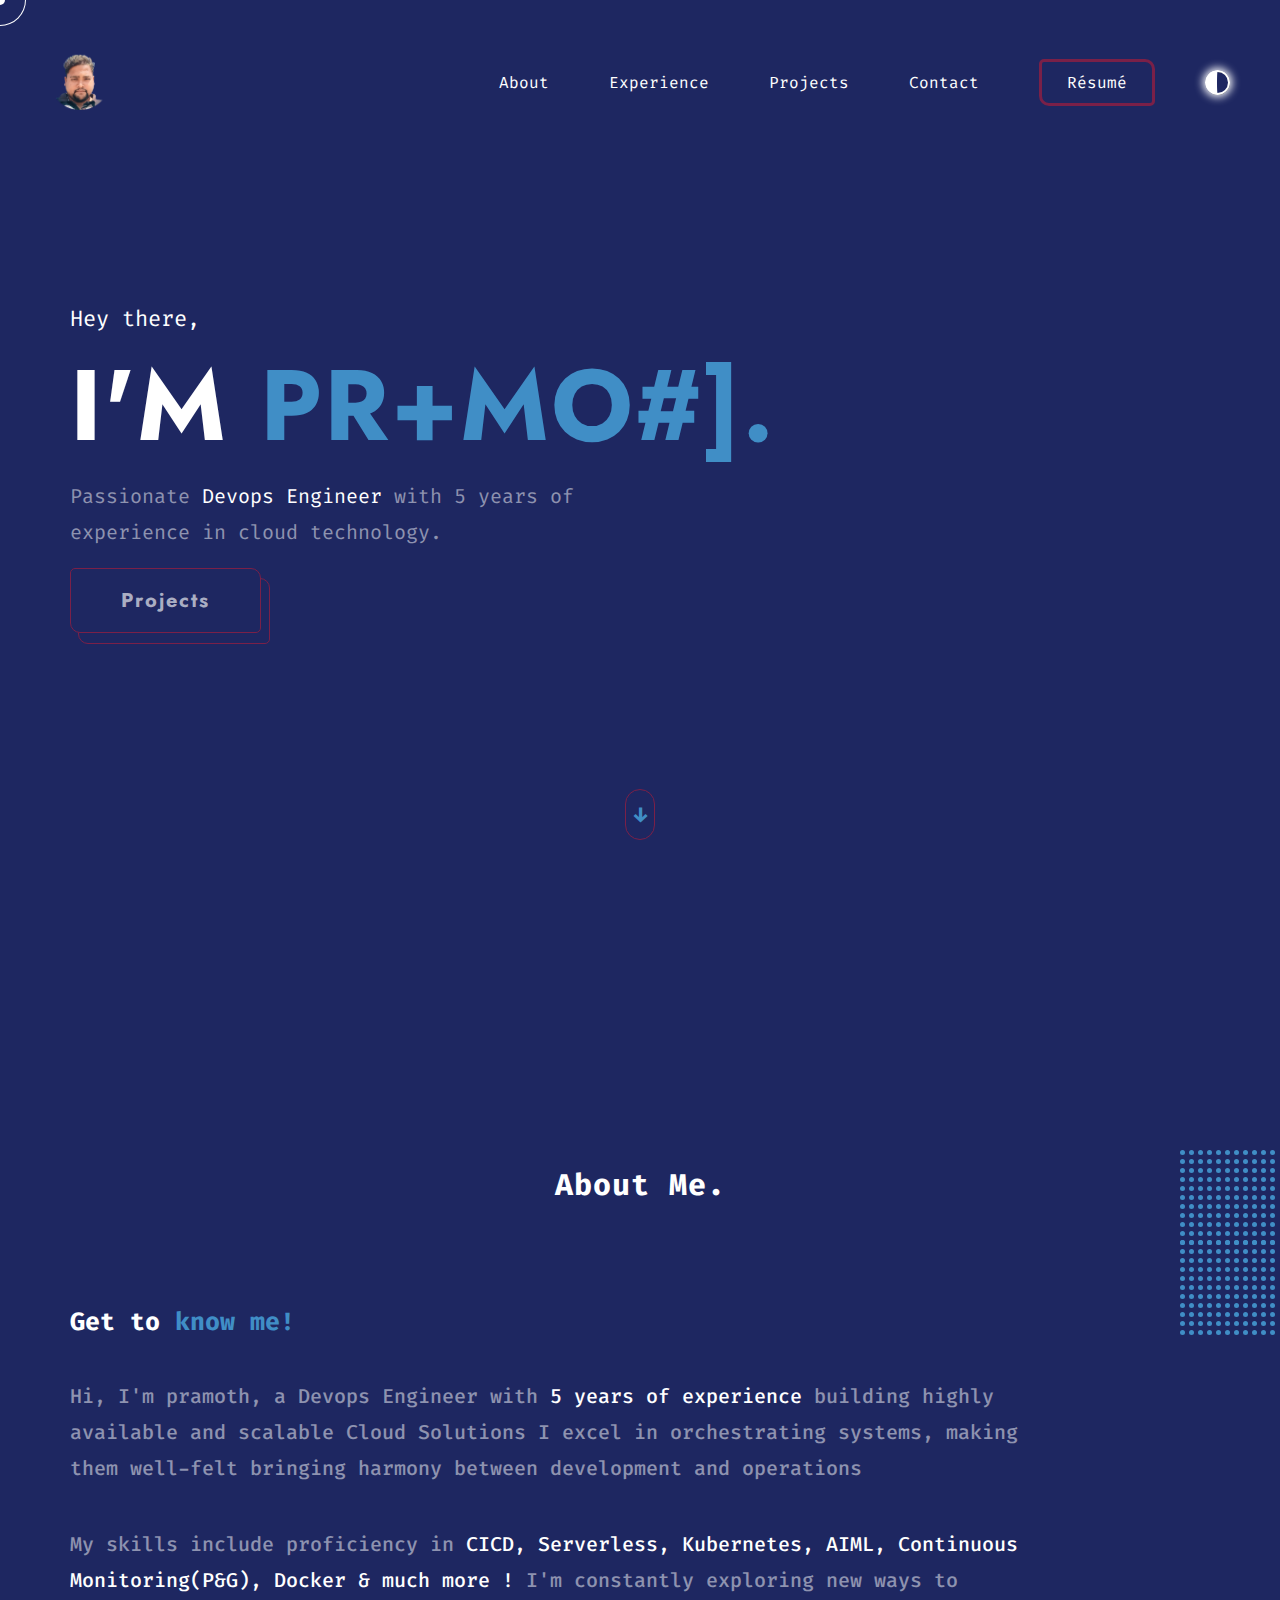
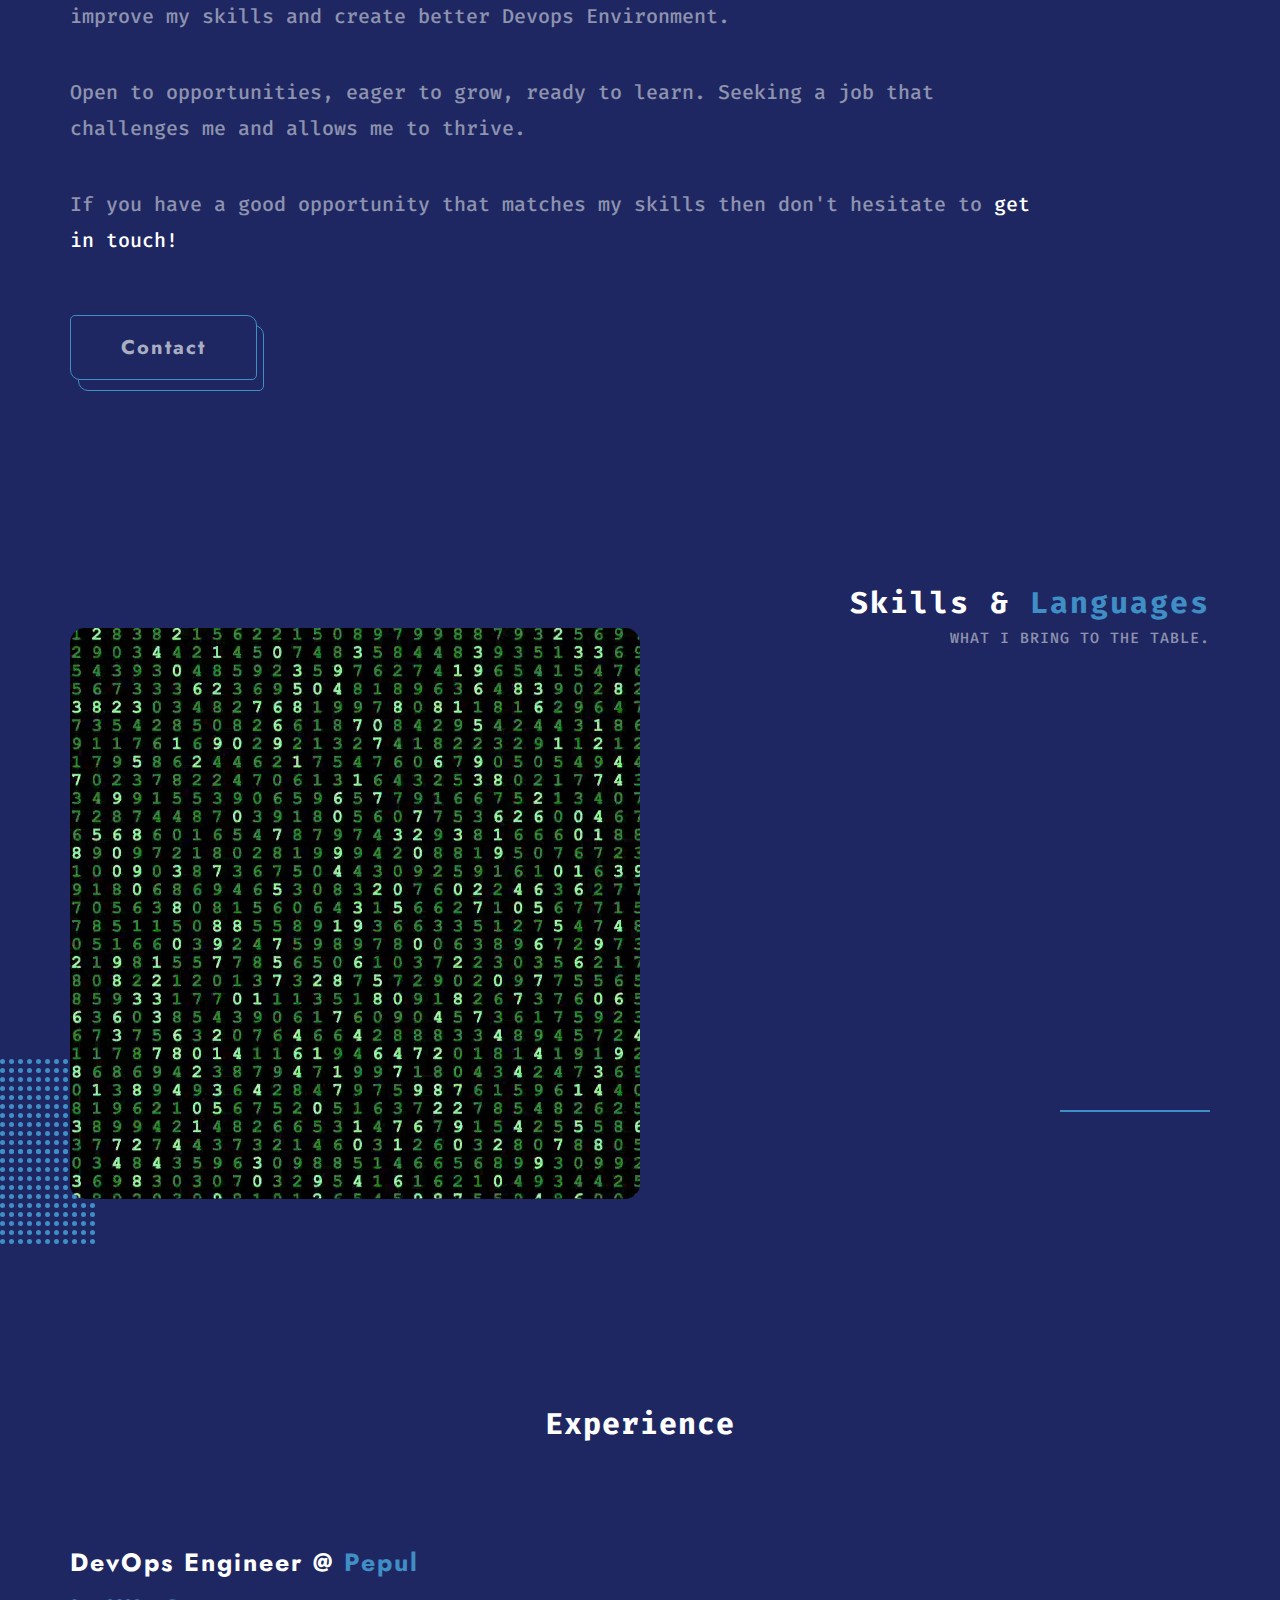
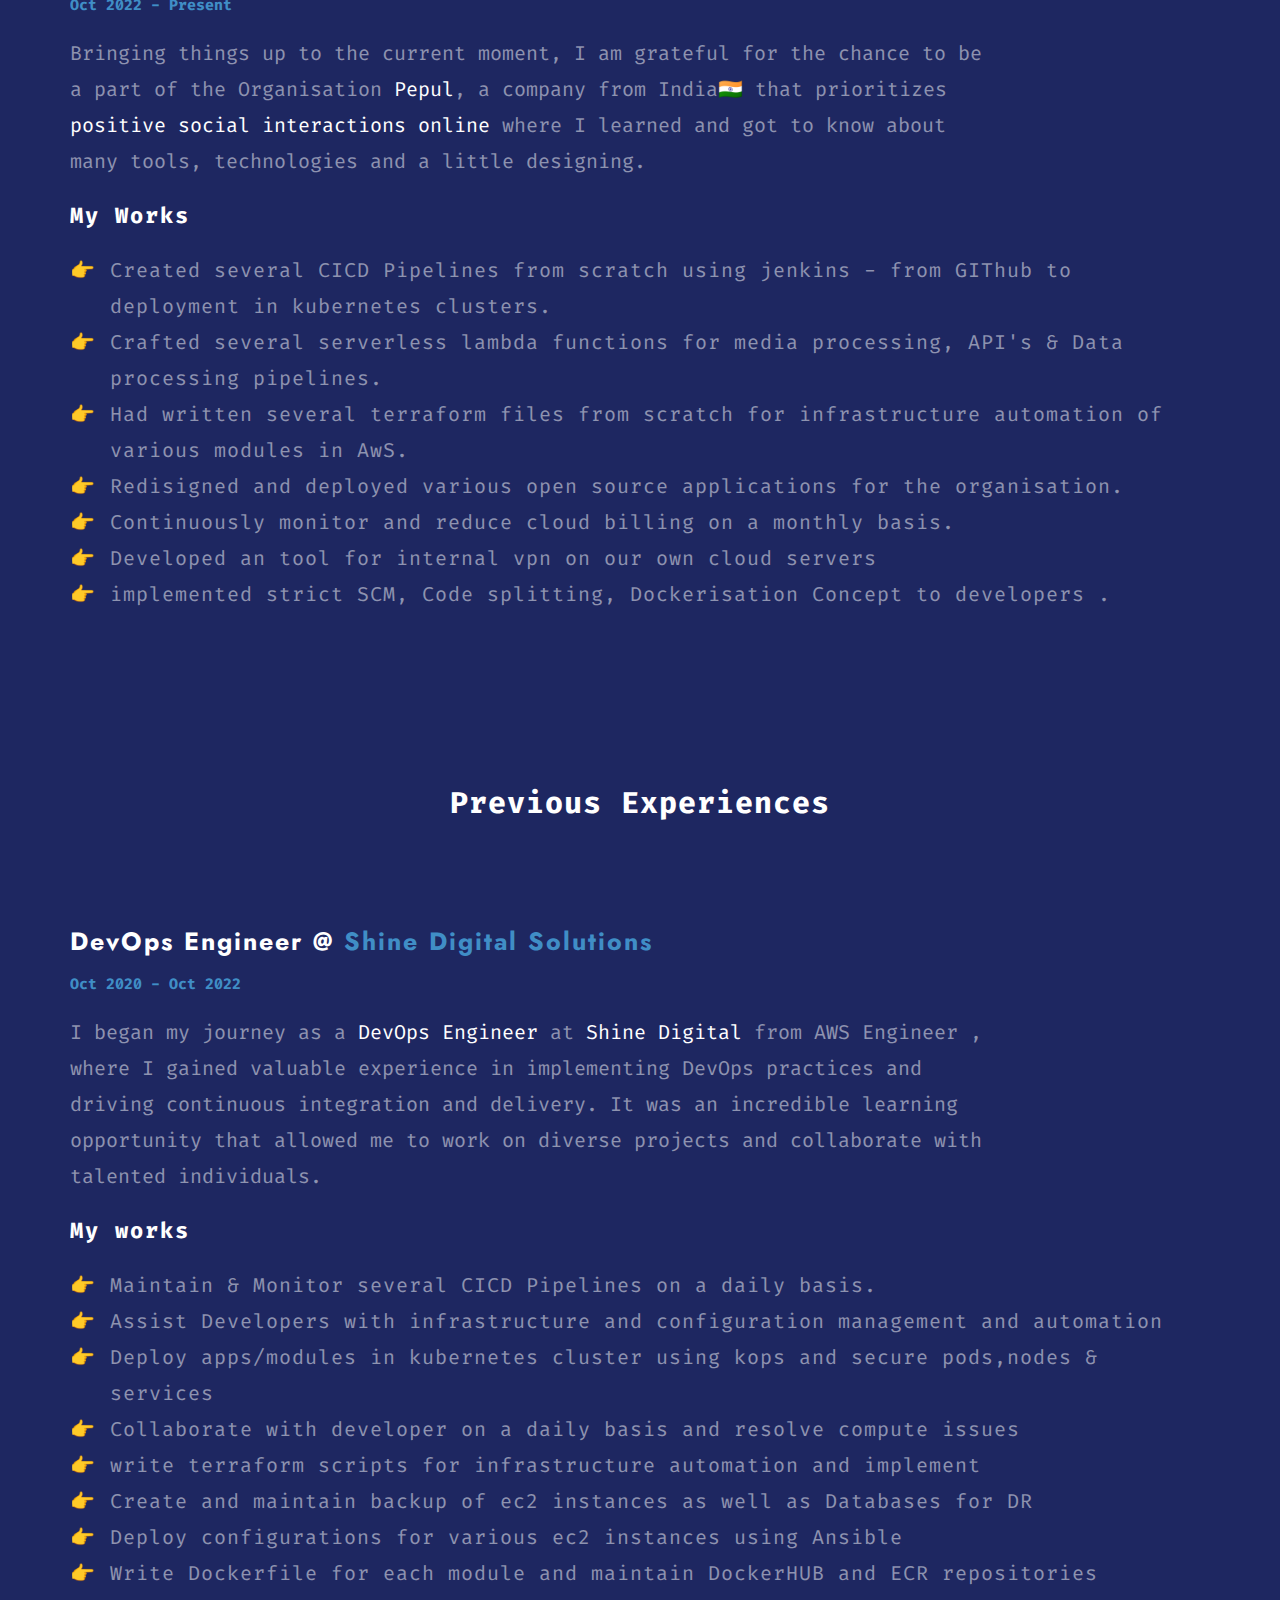
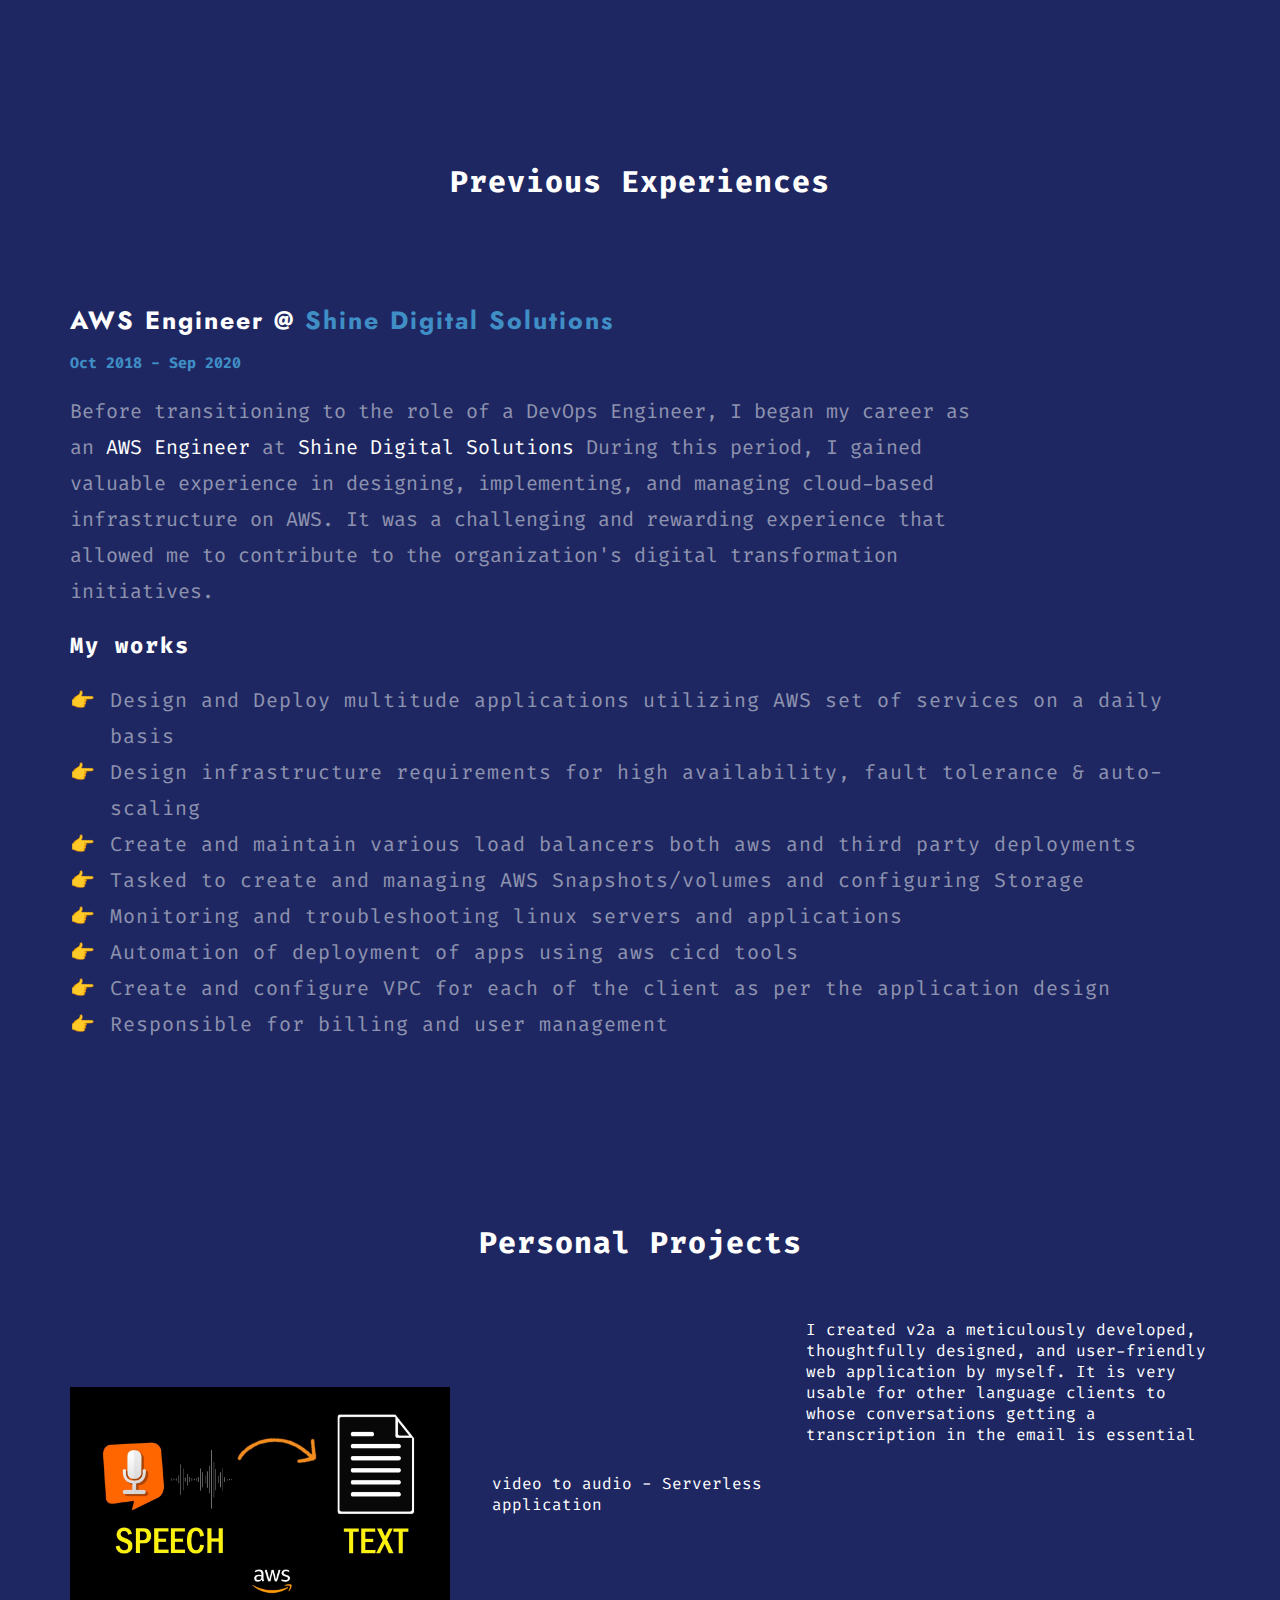
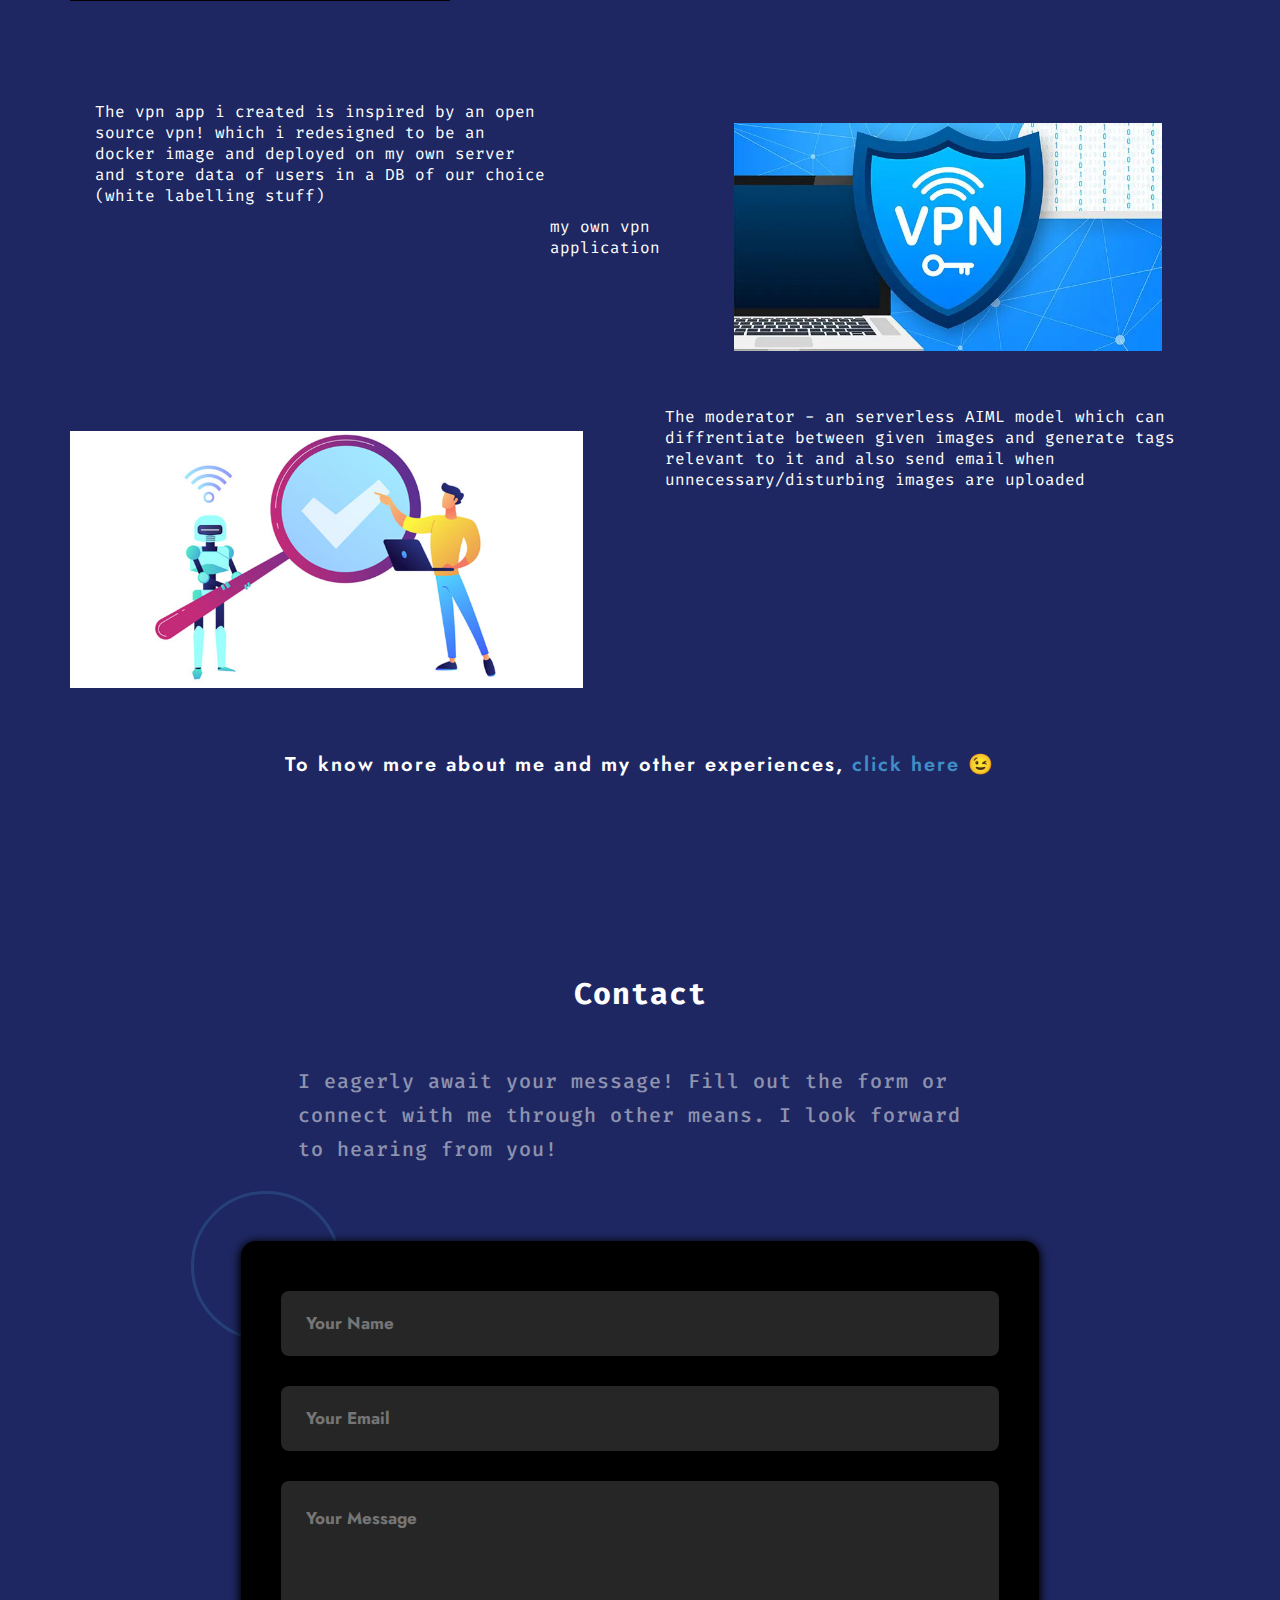
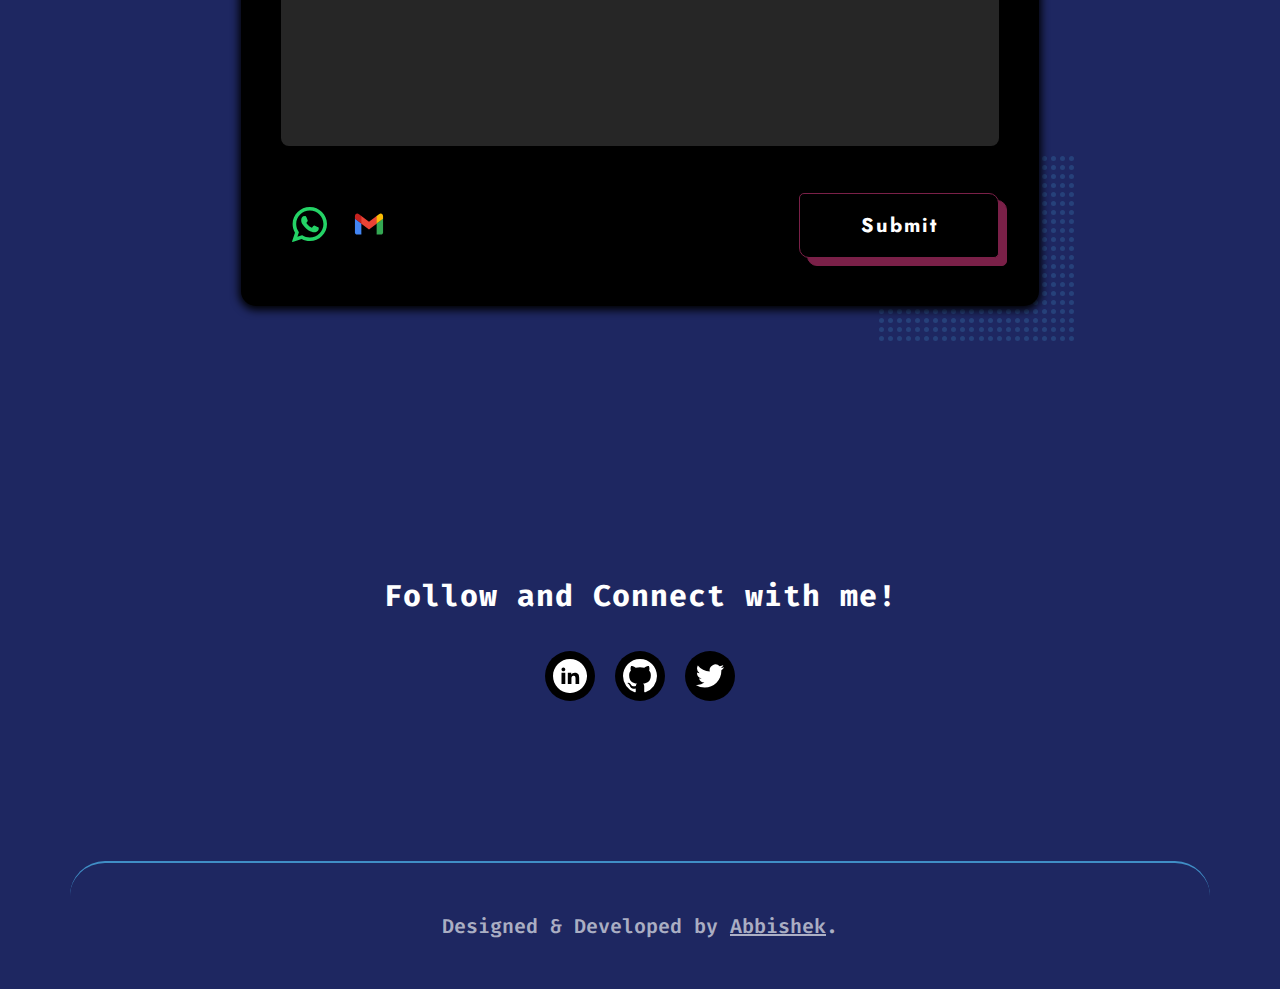
==== commit 6c6563e9: "Update index.html" ====
--- a/index.html
+++ b/index.html
@@ -721,7 +721,7 @@
             </ul>
         </div>
     <section class="boxed-up fourth-section" id="projects">
-    <h4 title="pramoth's Personal Projects">Projects</h4>
+    <h4 title="pramoth's Personal Projects">Personal Projects</h4>
         <div class="total-projects">
     <div class="project-image">
         <img src="images/maxresdefault.jpg" alt="project-one" draggable="false">
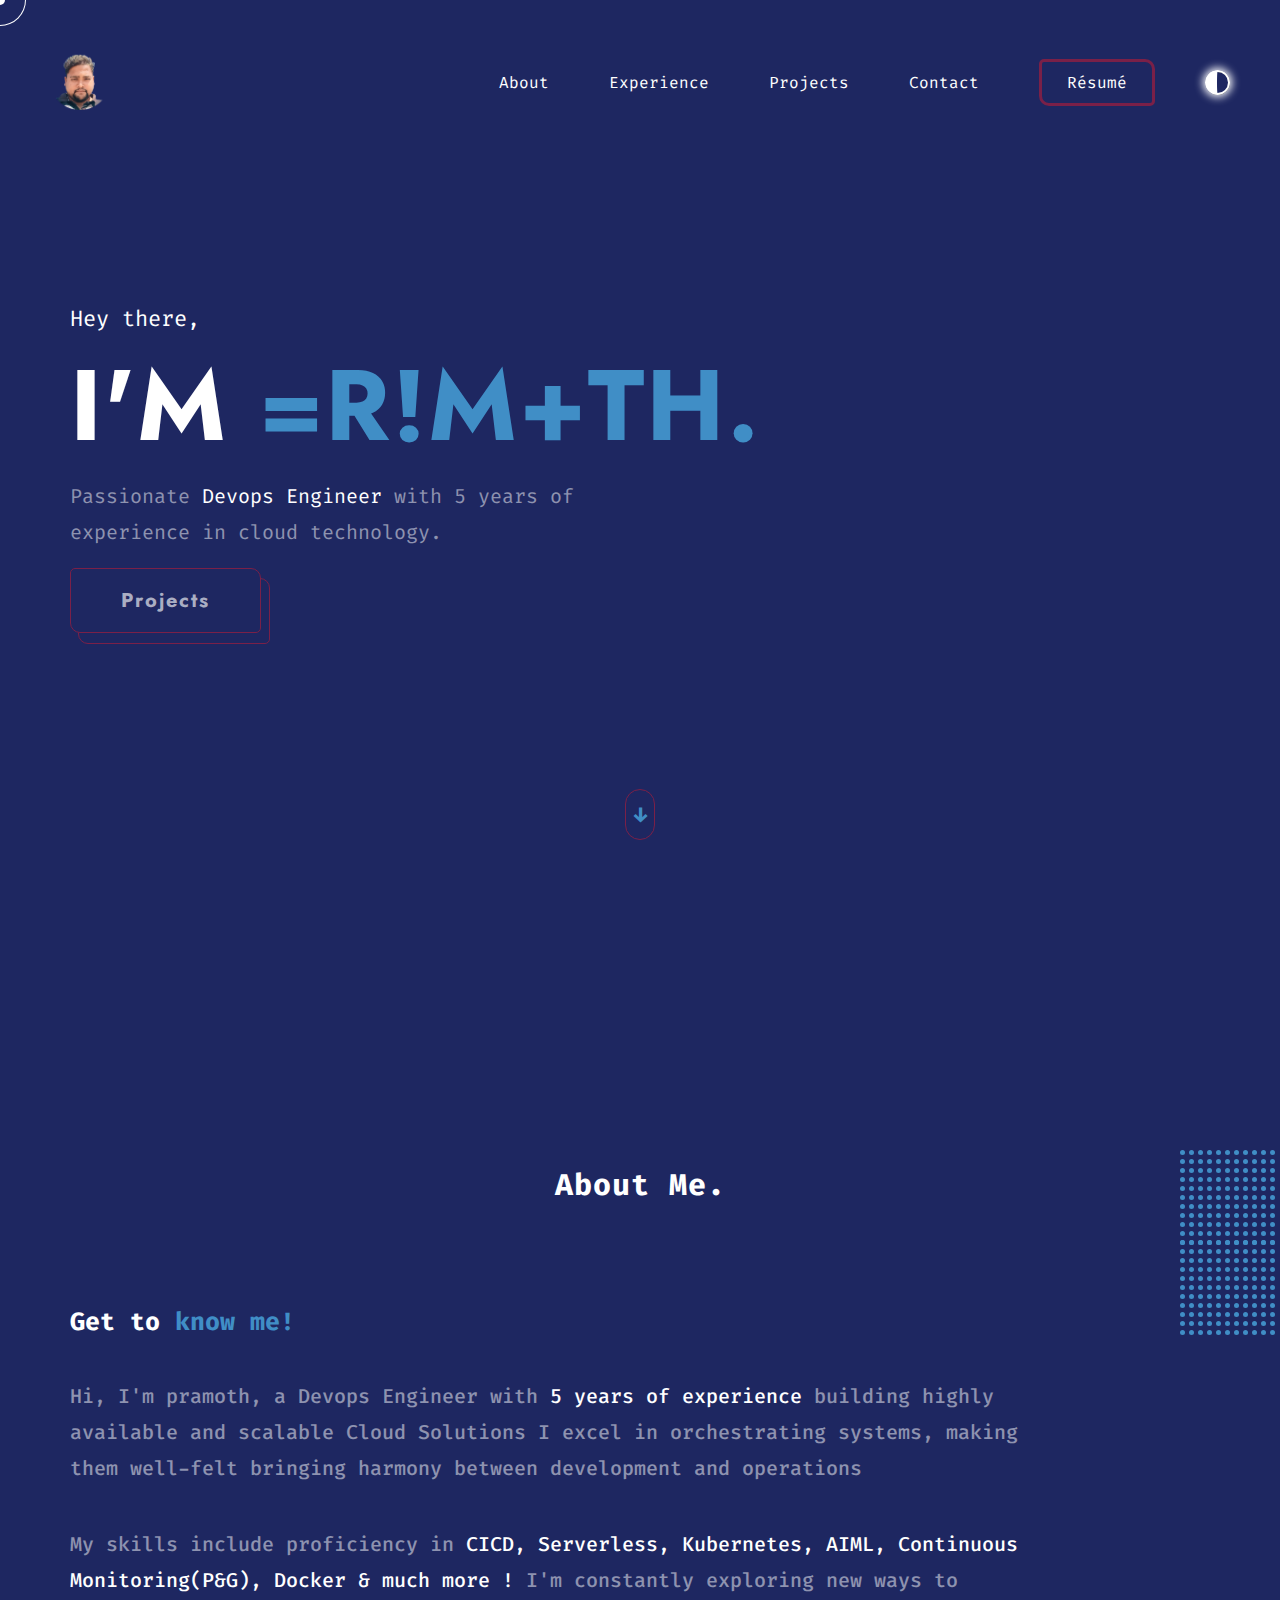
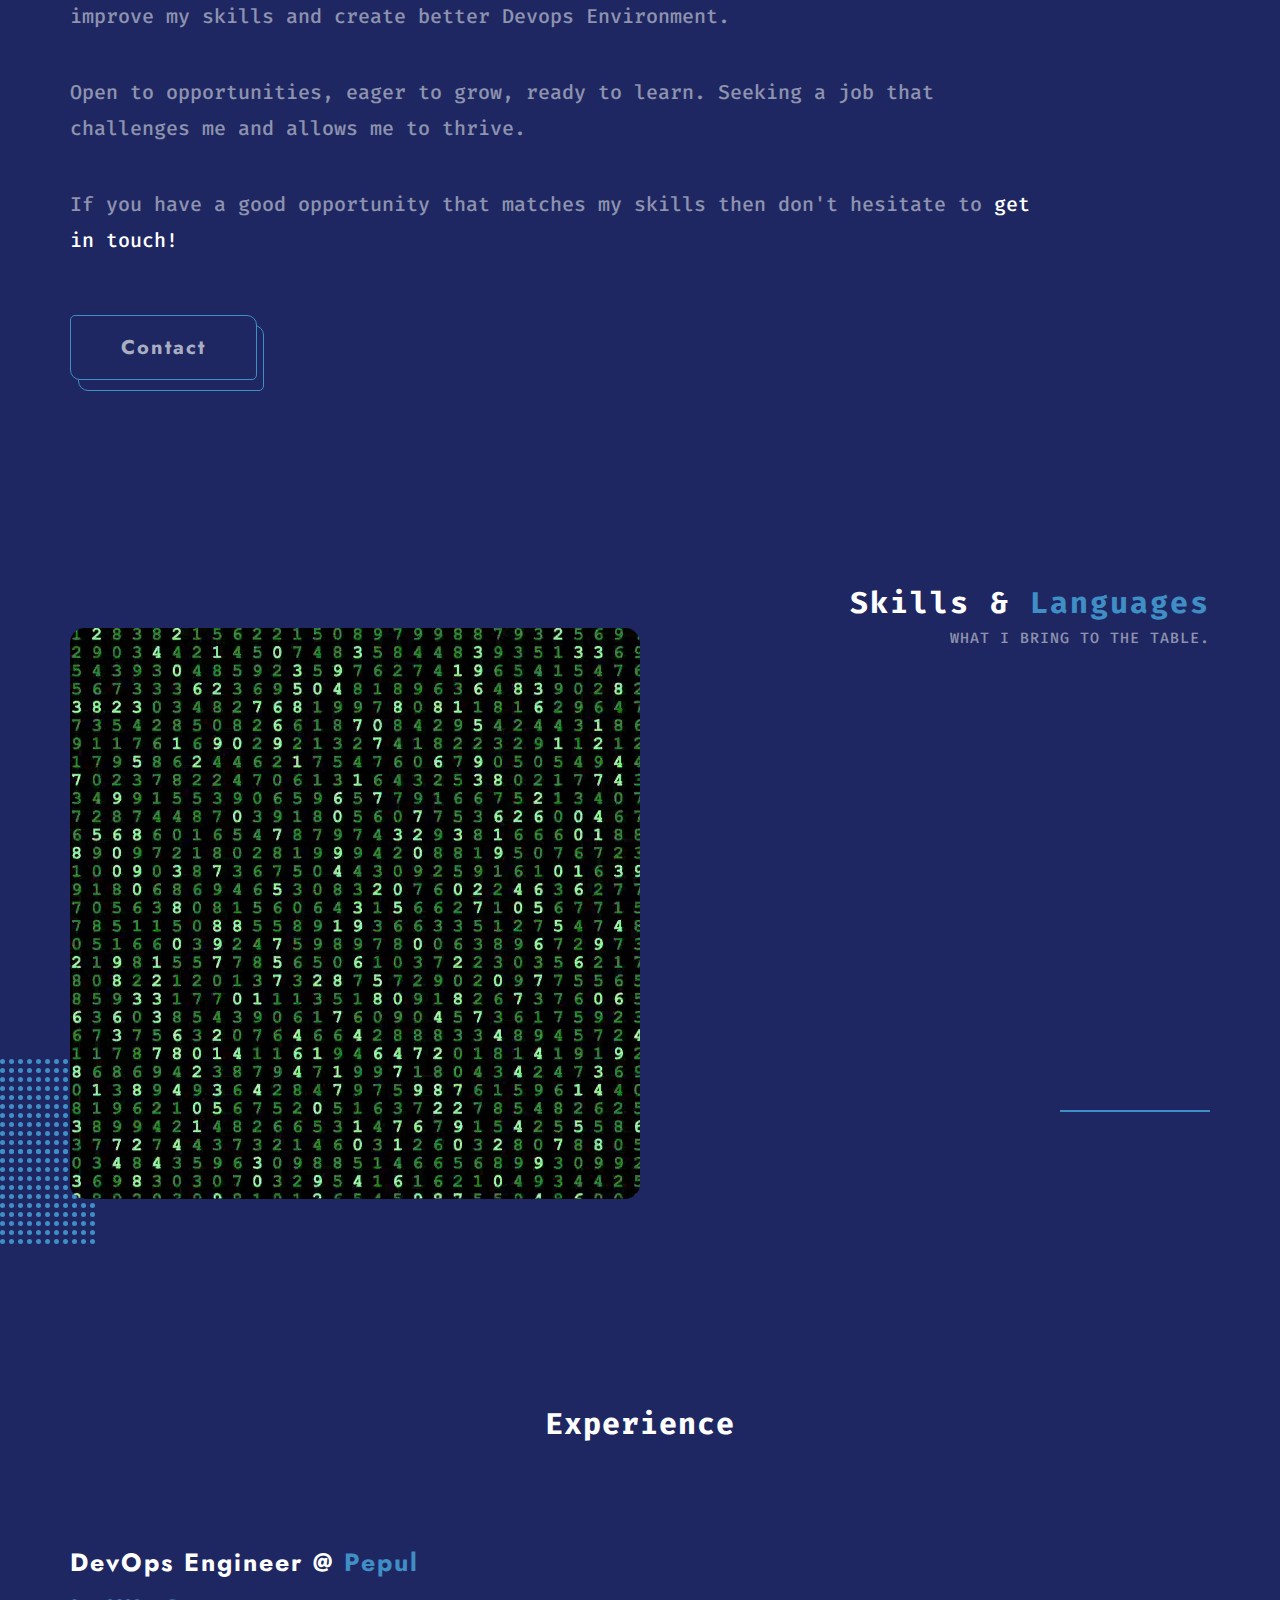
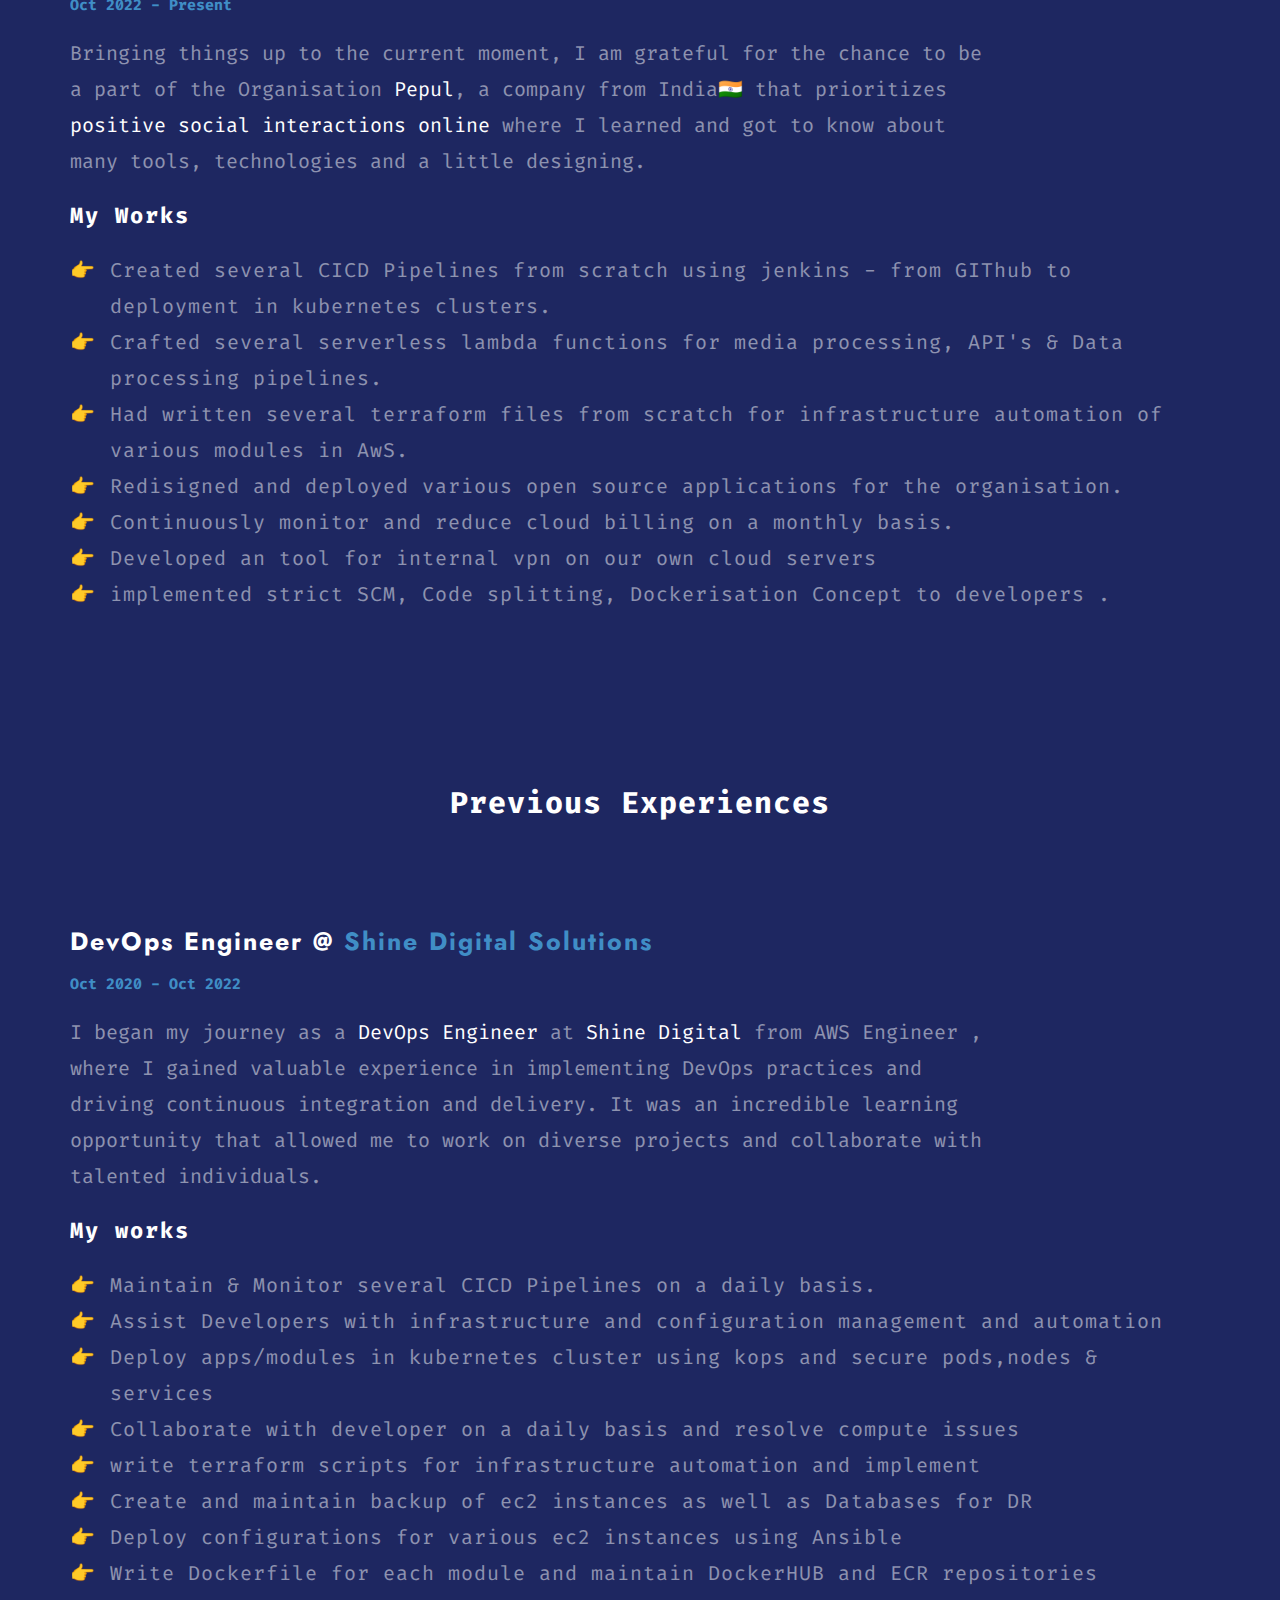
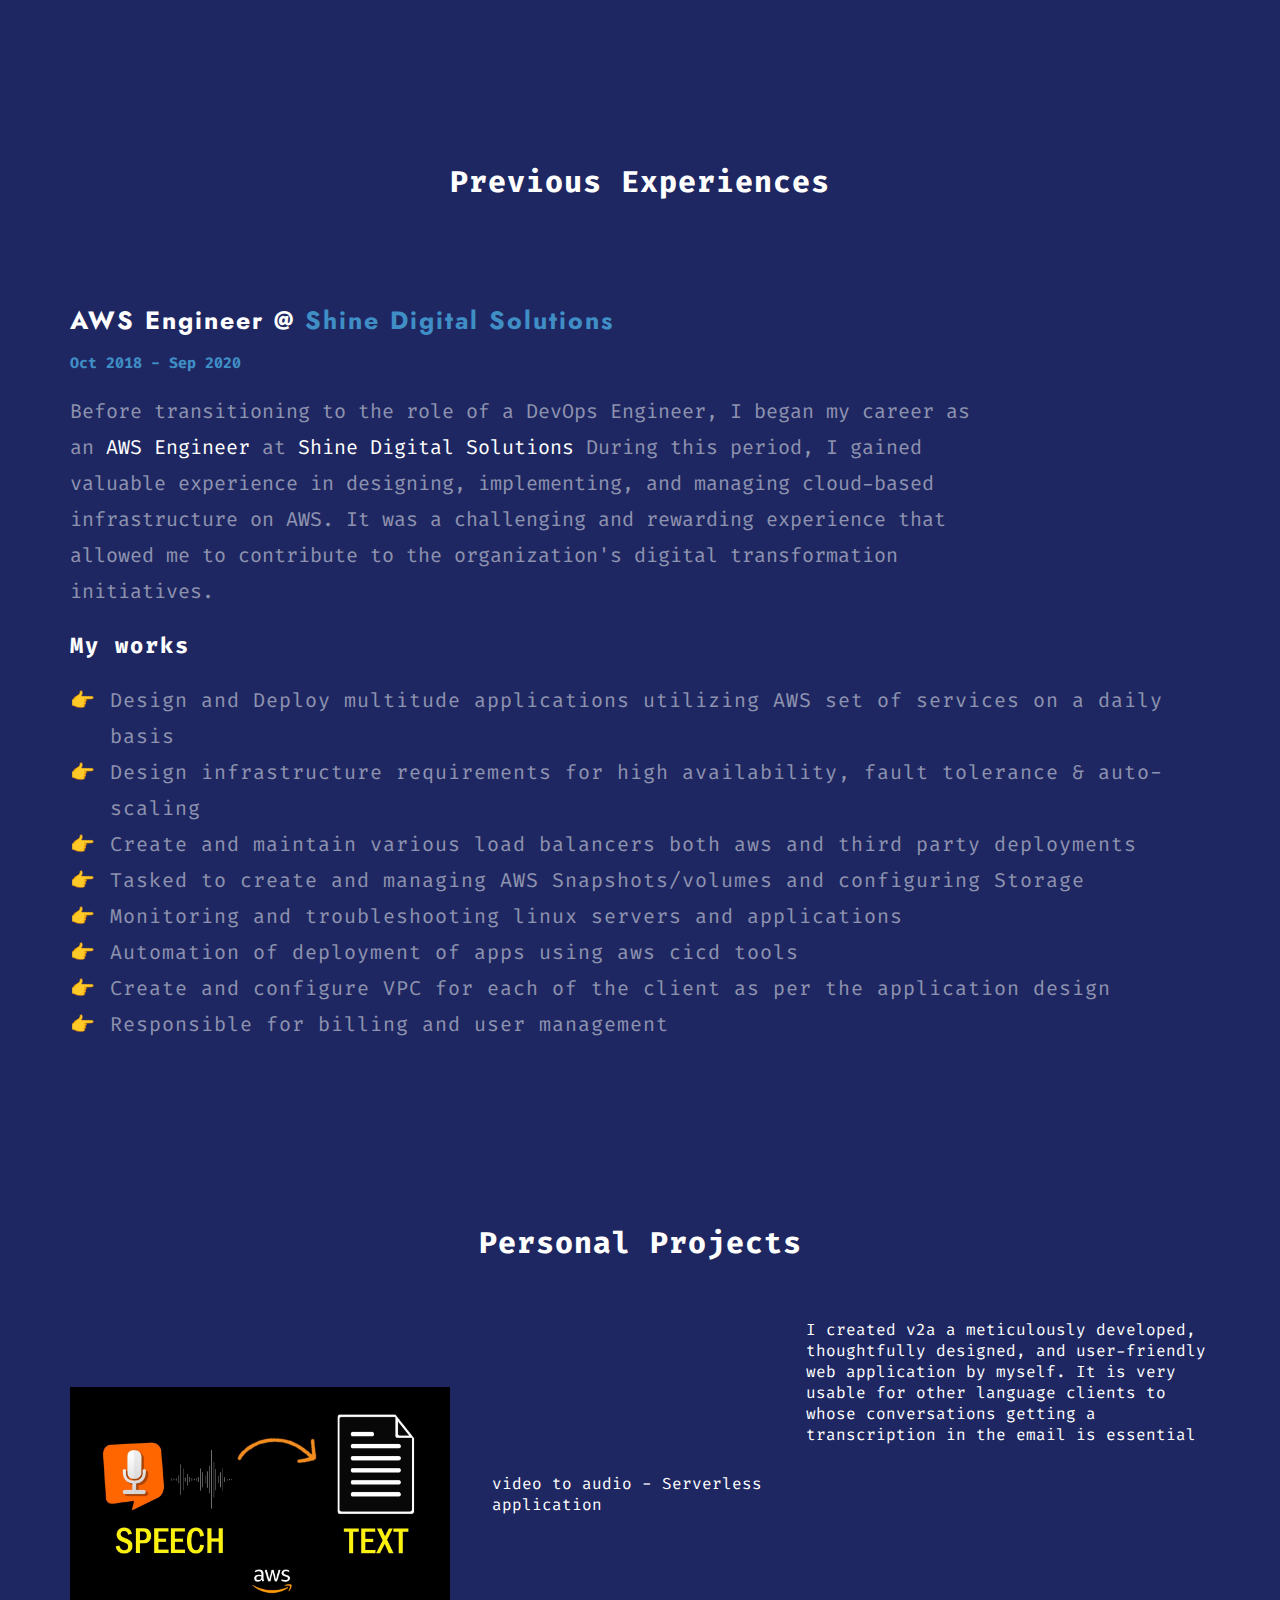
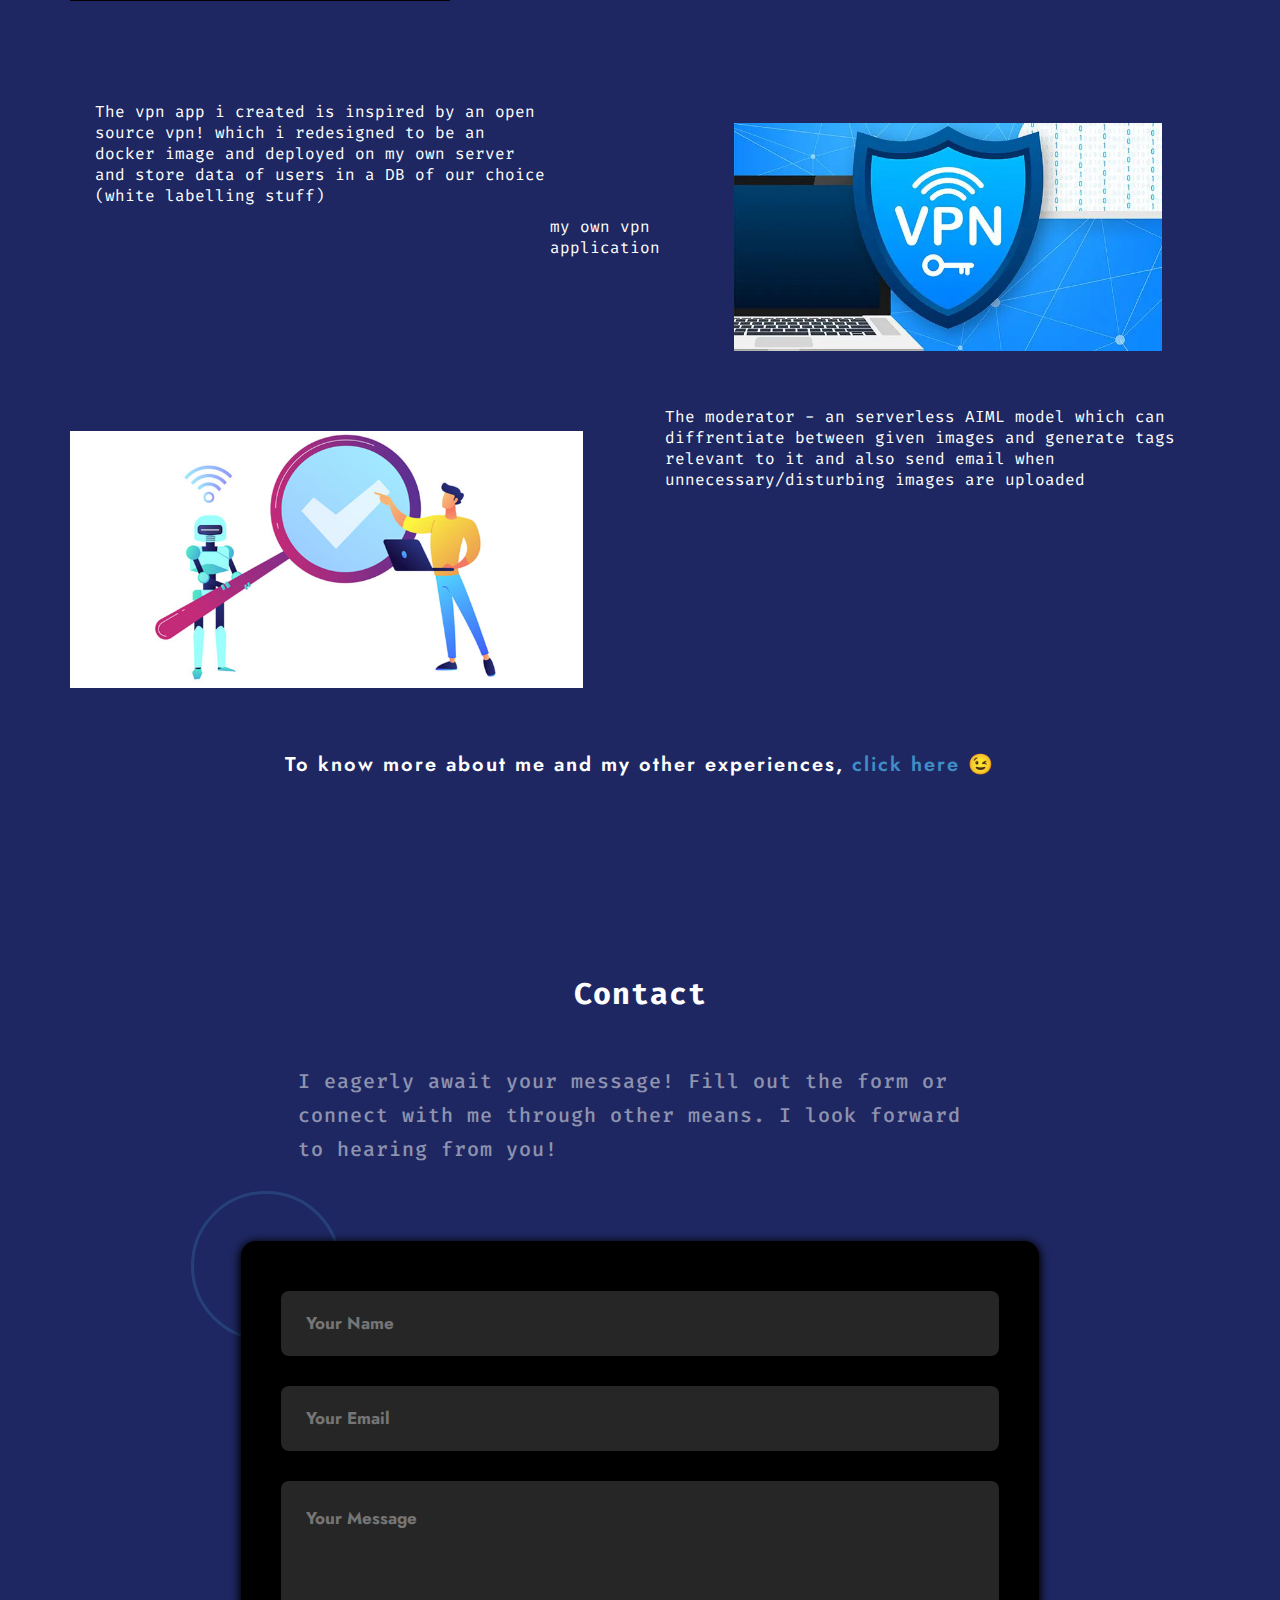
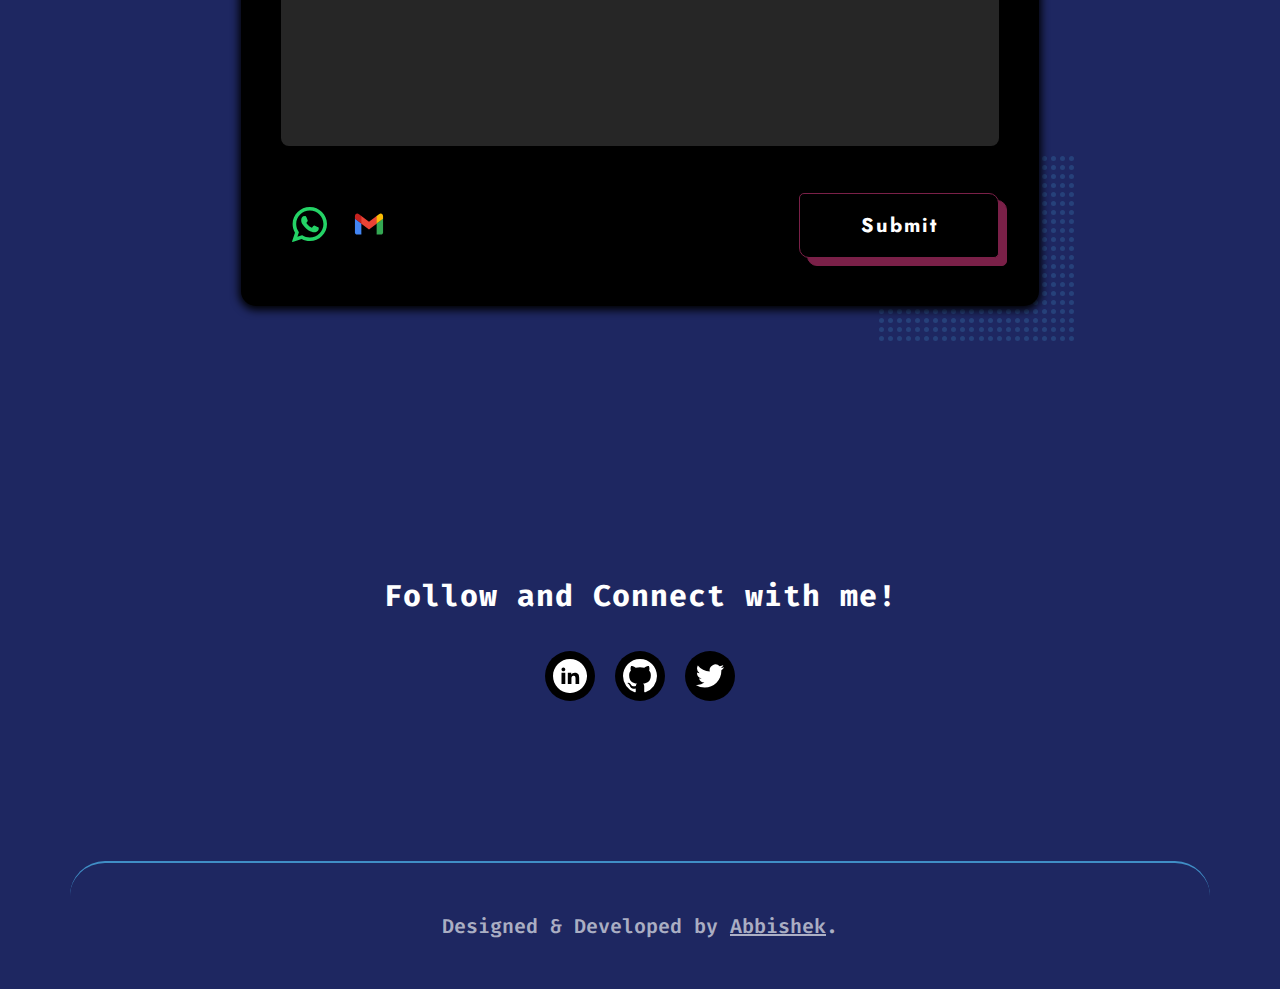
==== commit 45adb076: "Update index.html" ====
--- a/index.html
+++ b/index.html
@@ -778,7 +778,7 @@
     </div>
 </div>
 
-    <p class="secret-page">To know more about me and my other experiences, <a href="https://main.d3bupuv1e8njhg.amplifyapp.com/others" class="unique-color" data-cursor="pointer">click here </a>😉</p>
+    <p class="secret-page">To know more about me and my other experiences, <a href="https://main.d3bupuv1e8njhg.amplifyapp.com/others.html" class="unique-color" data-cursor="pointer">click here </a>😉</p>
 </section>
     <!-- --------------- -->
     <!-- ----Contact---- -->
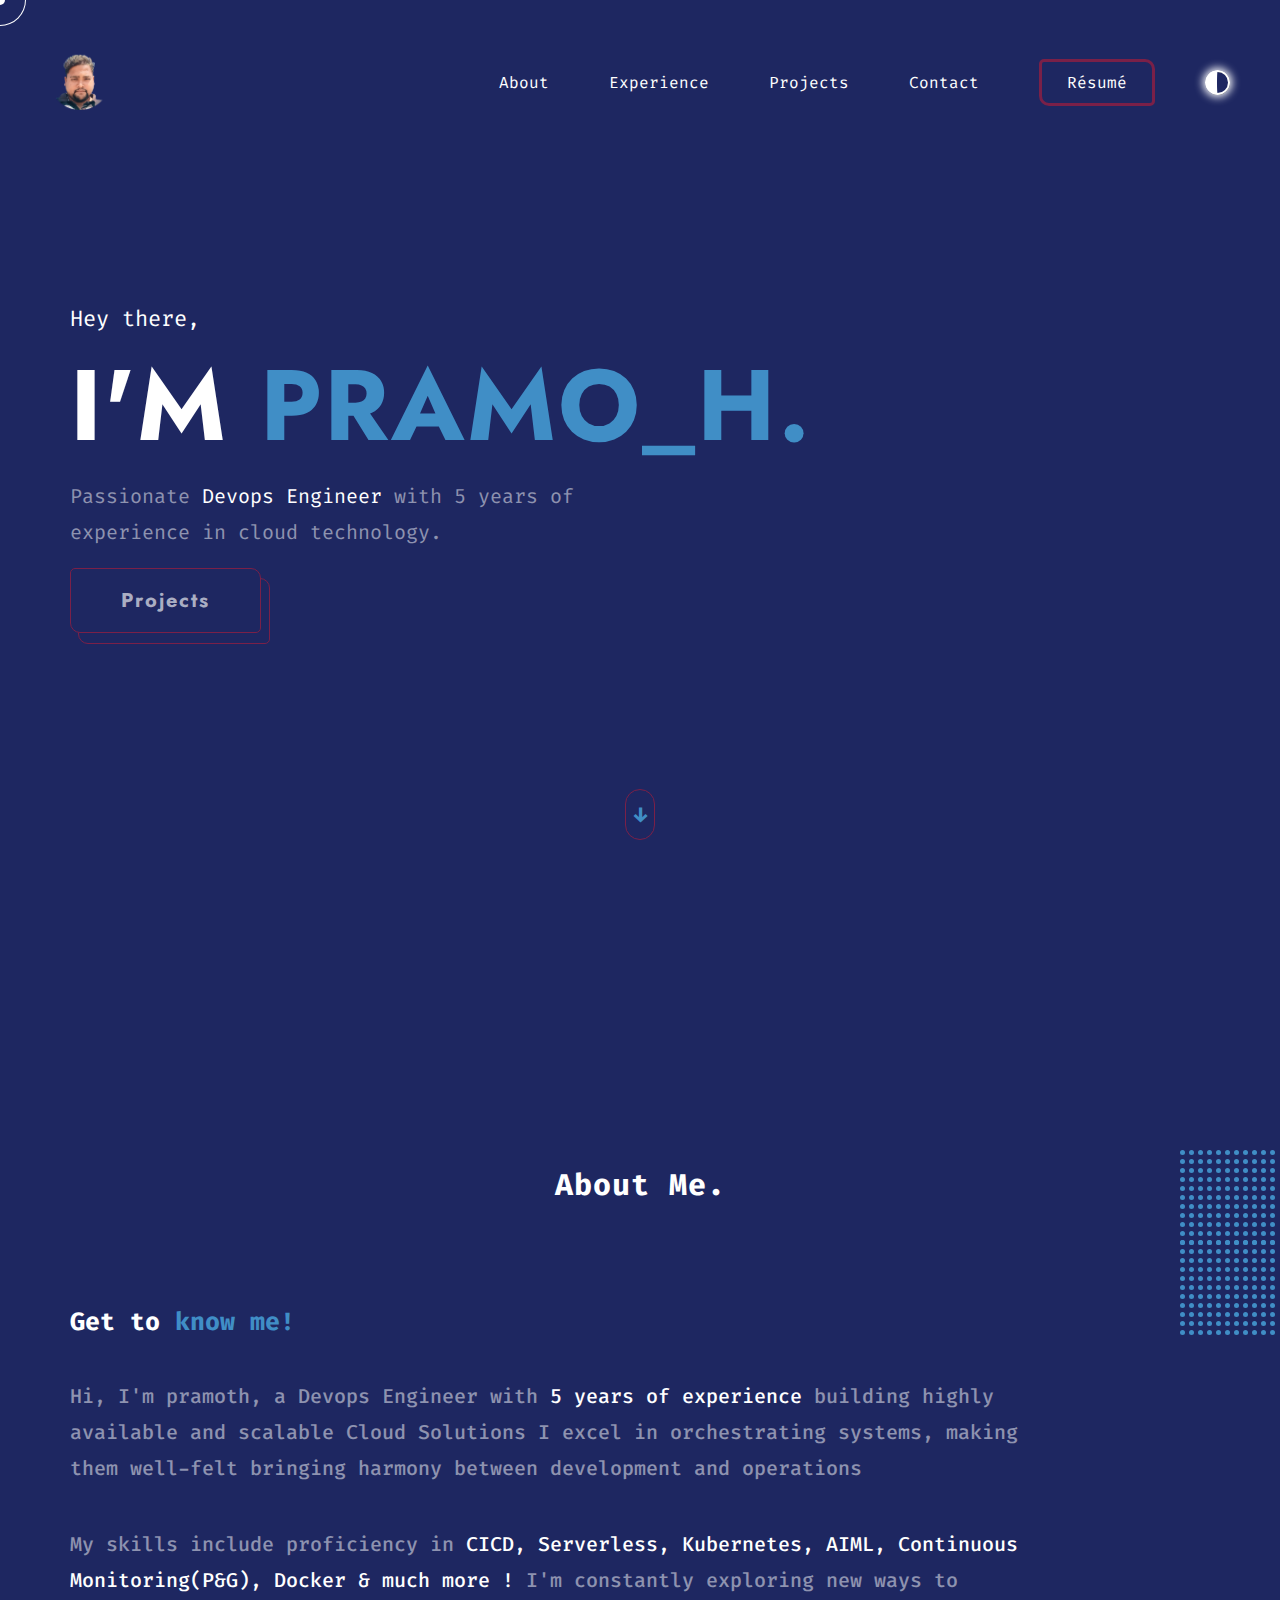
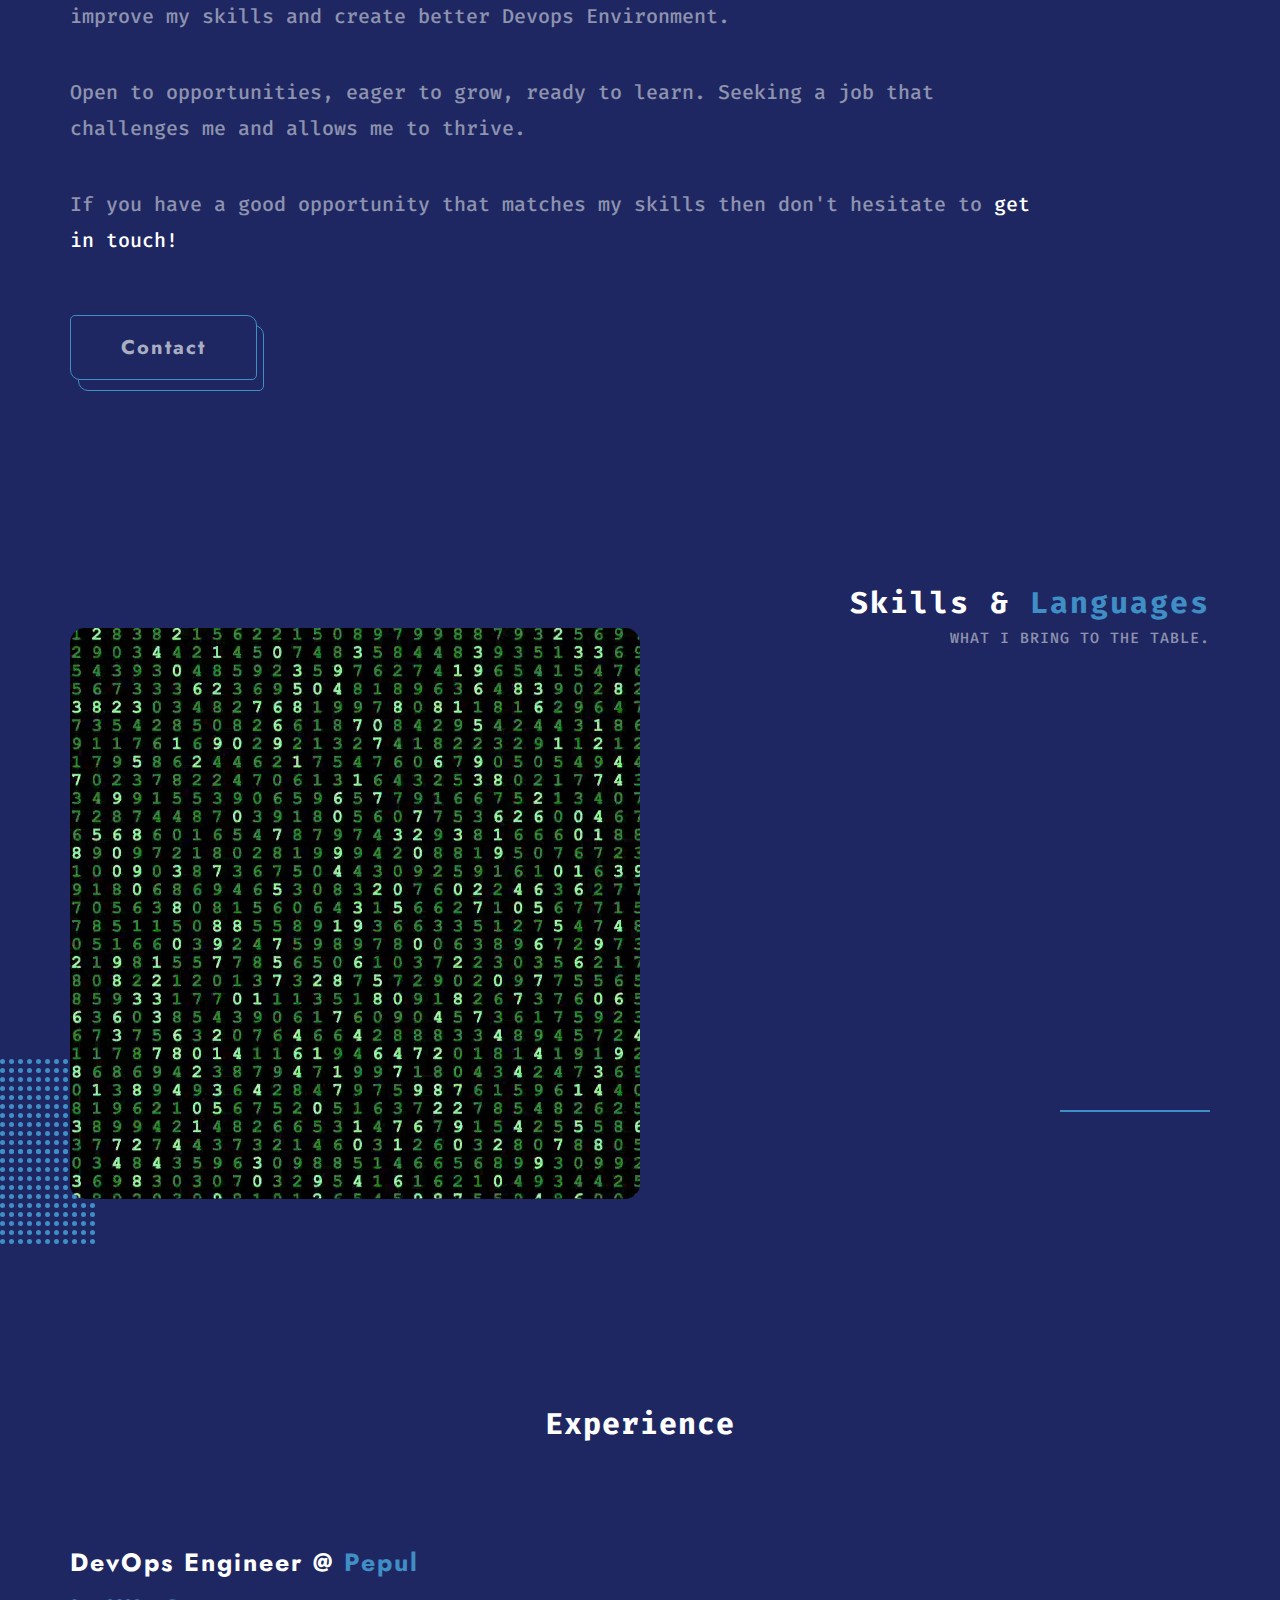
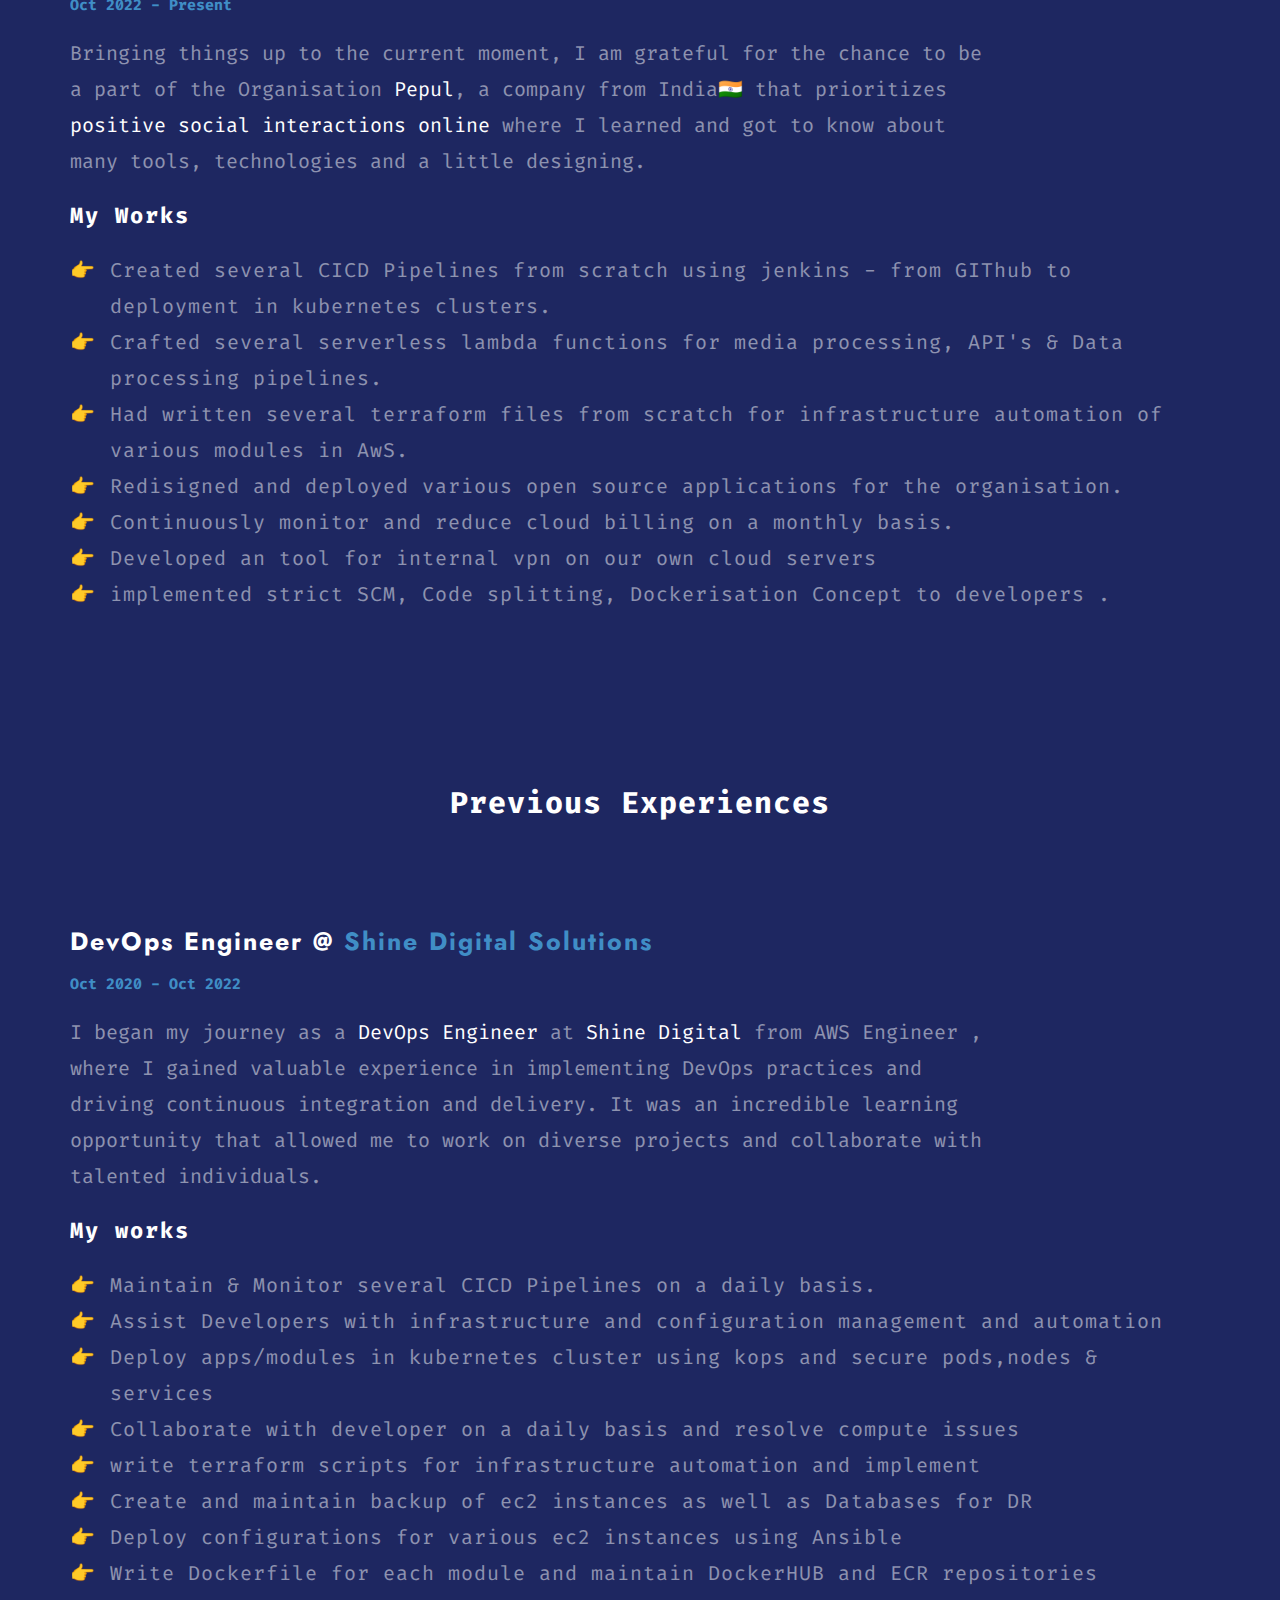
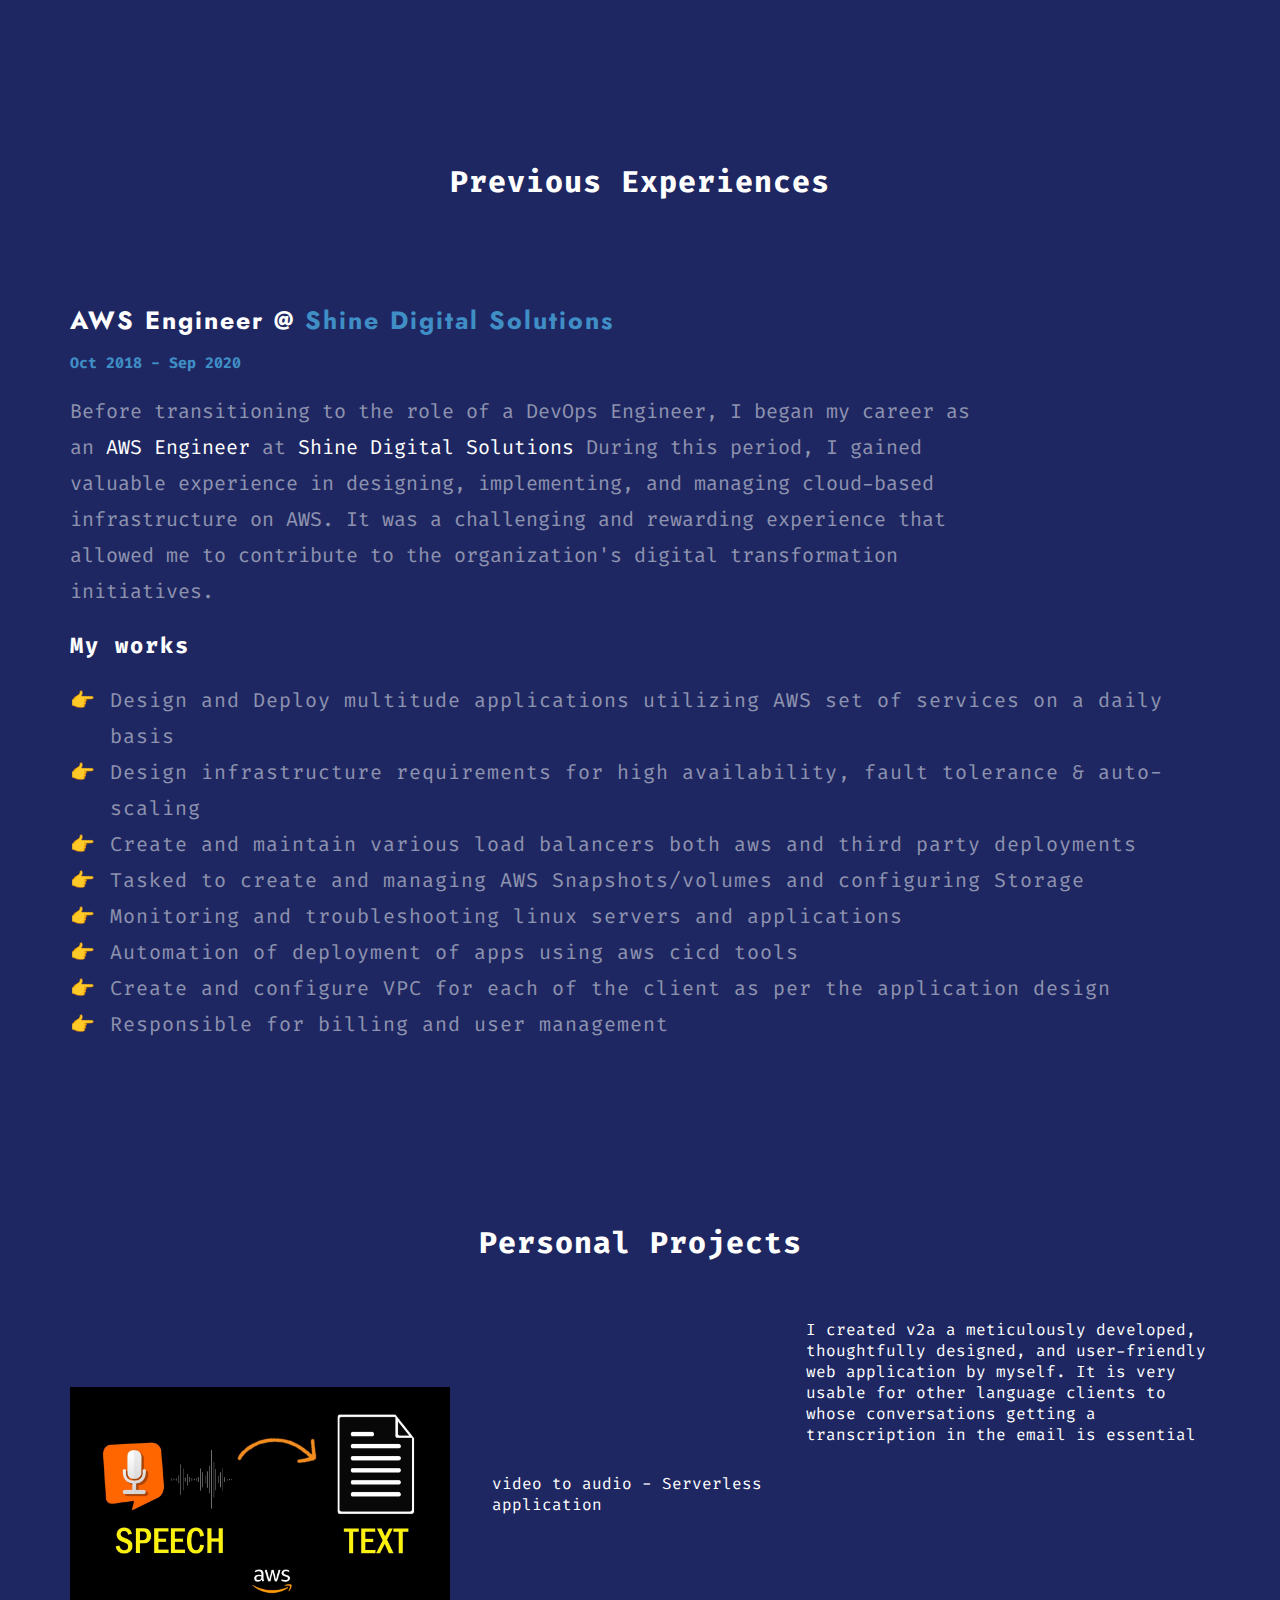
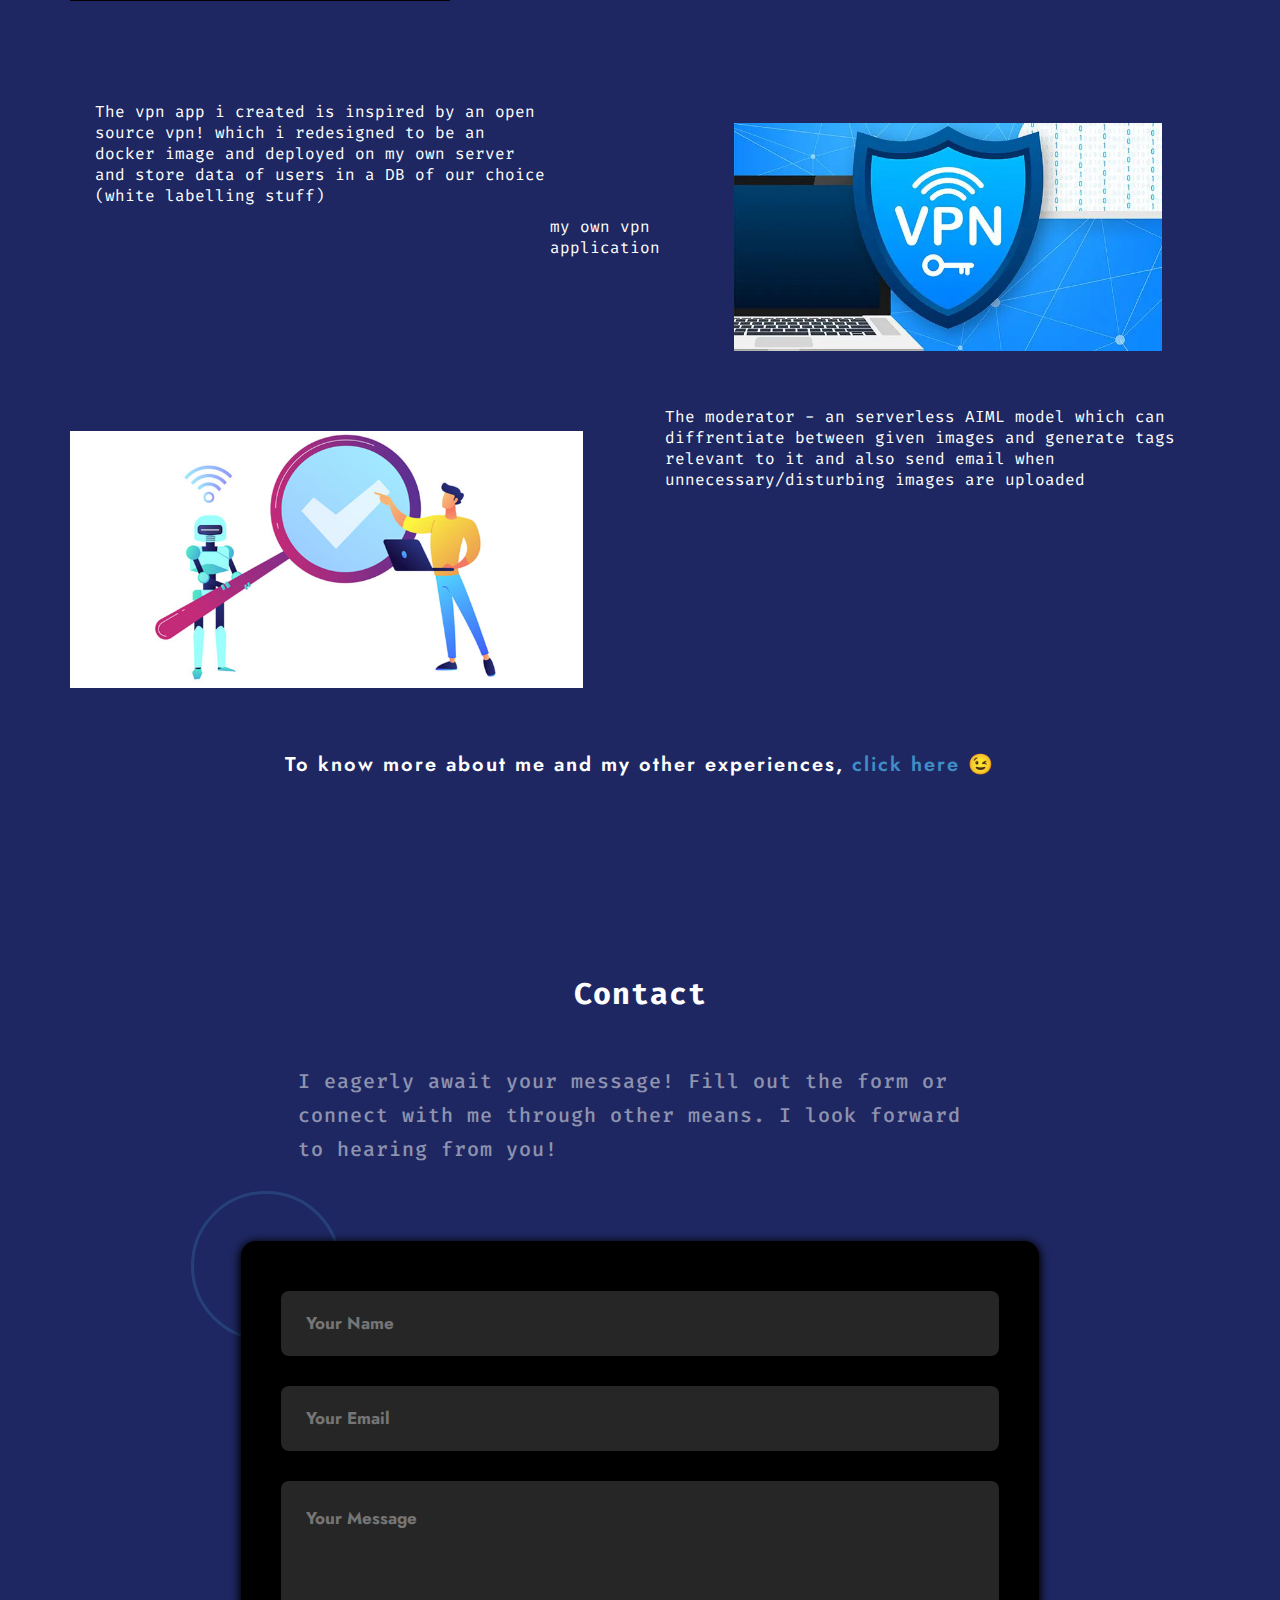
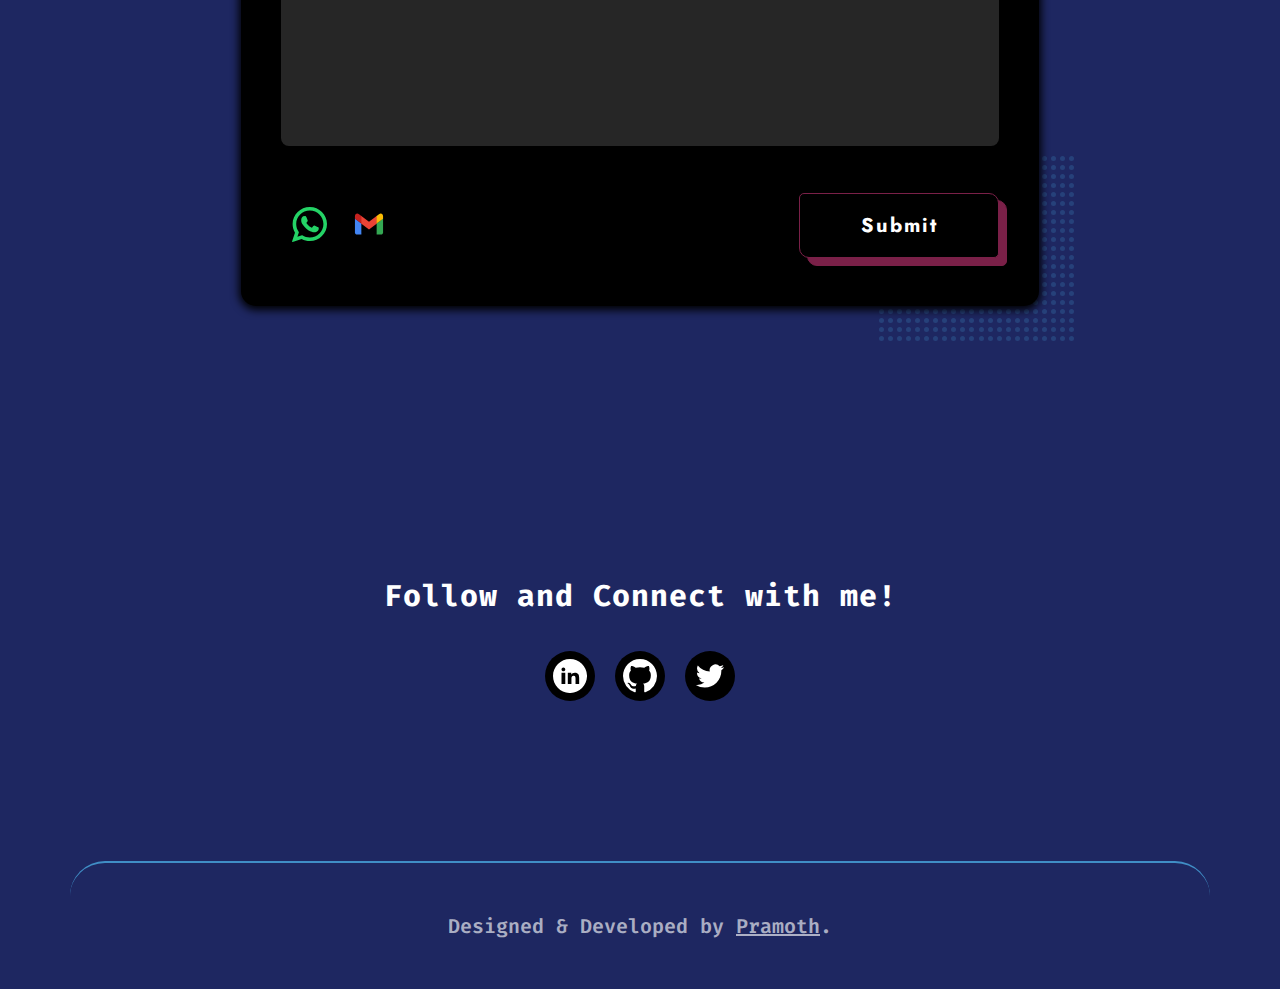
==== commit b3ab7aac: "Update index.html" ====
--- a/index.html
+++ b/index.html
@@ -57,7 +57,7 @@
                 <a href="#experience" title="pramoth's Experience." data-cursor="pointer">Experience</a>
                 <a href="#projects" title="pramoth's Personal Projects." data-cursor="pointer">Projects</a>
                 <a href="#contact" title="Contact pramoth." data-cursor="pointer">Contact</a>
-                <a href="https://main.d1mpima82d1gkv.amplifyapp.com/" target="_blank" title="Pramoth's's Résumé" data-cursor="pointer">Résumé</a>
+                <a href="https://resume.pramoth.cloud/" target="_blank" title="Pramoth's's Résumé" data-cursor="pointer">Résumé</a>
             </div>
             <div class="theme">
                 <a href="#theme" title="Choose Your Theme!" data-cursor="pointer"></a>
@@ -778,7 +778,7 @@
     </div>
 </div>
 
-    <p class="secret-page">To know more about me and my other experiences, <a href="https://main.d3bupuv1e8njhg.amplifyapp.com/others.html" class="unique-color" data-cursor="pointer">click here </a>😉</p>
+    <p class="secret-page">To know more about me and my other experiences, <a href="https://www.pramoth.cloud/others.html" class="unique-color" data-cursor="pointer">click here </a>😉</p>
 </section>
     <!-- --------------- -->
     <!-- ----Contact---- -->
@@ -1285,7 +1285,7 @@
                 </clipPath>
                 </defs>
             </svg> 
-            <input type="hidden" name="_next" value="https://main.d3bupuv1e8njhg.amplifyapp.com/thanks">
+            <input type="hidden" name="_next" value="https://www.pramoth.cloud/thanks">
             <input type="hidden" name="_captcha" value="false">
         </form>
     </section>
@@ -1307,7 +1307,7 @@
     </section>
     <!-- --------------- -->
     <!-- -----Footer---- -->
-    <footer>Designed & Developed by <a href="https://www.linkedin.com/in/abbishekprabhu/" target="_blank" style="text-decoration: underline; color: var(--fourth-color);">Abbishek</a>.</footer>
+    <footer>Designed & Developed by <a href="https://www.linkedin.com/in/pramoth4ar/" target="_blank" style="text-decoration: underline; color: var(--fourth-color);">Pramoth</a>.</footer>
     <!-- --------------- -->
     <script src="script.js"></script>
     <script>
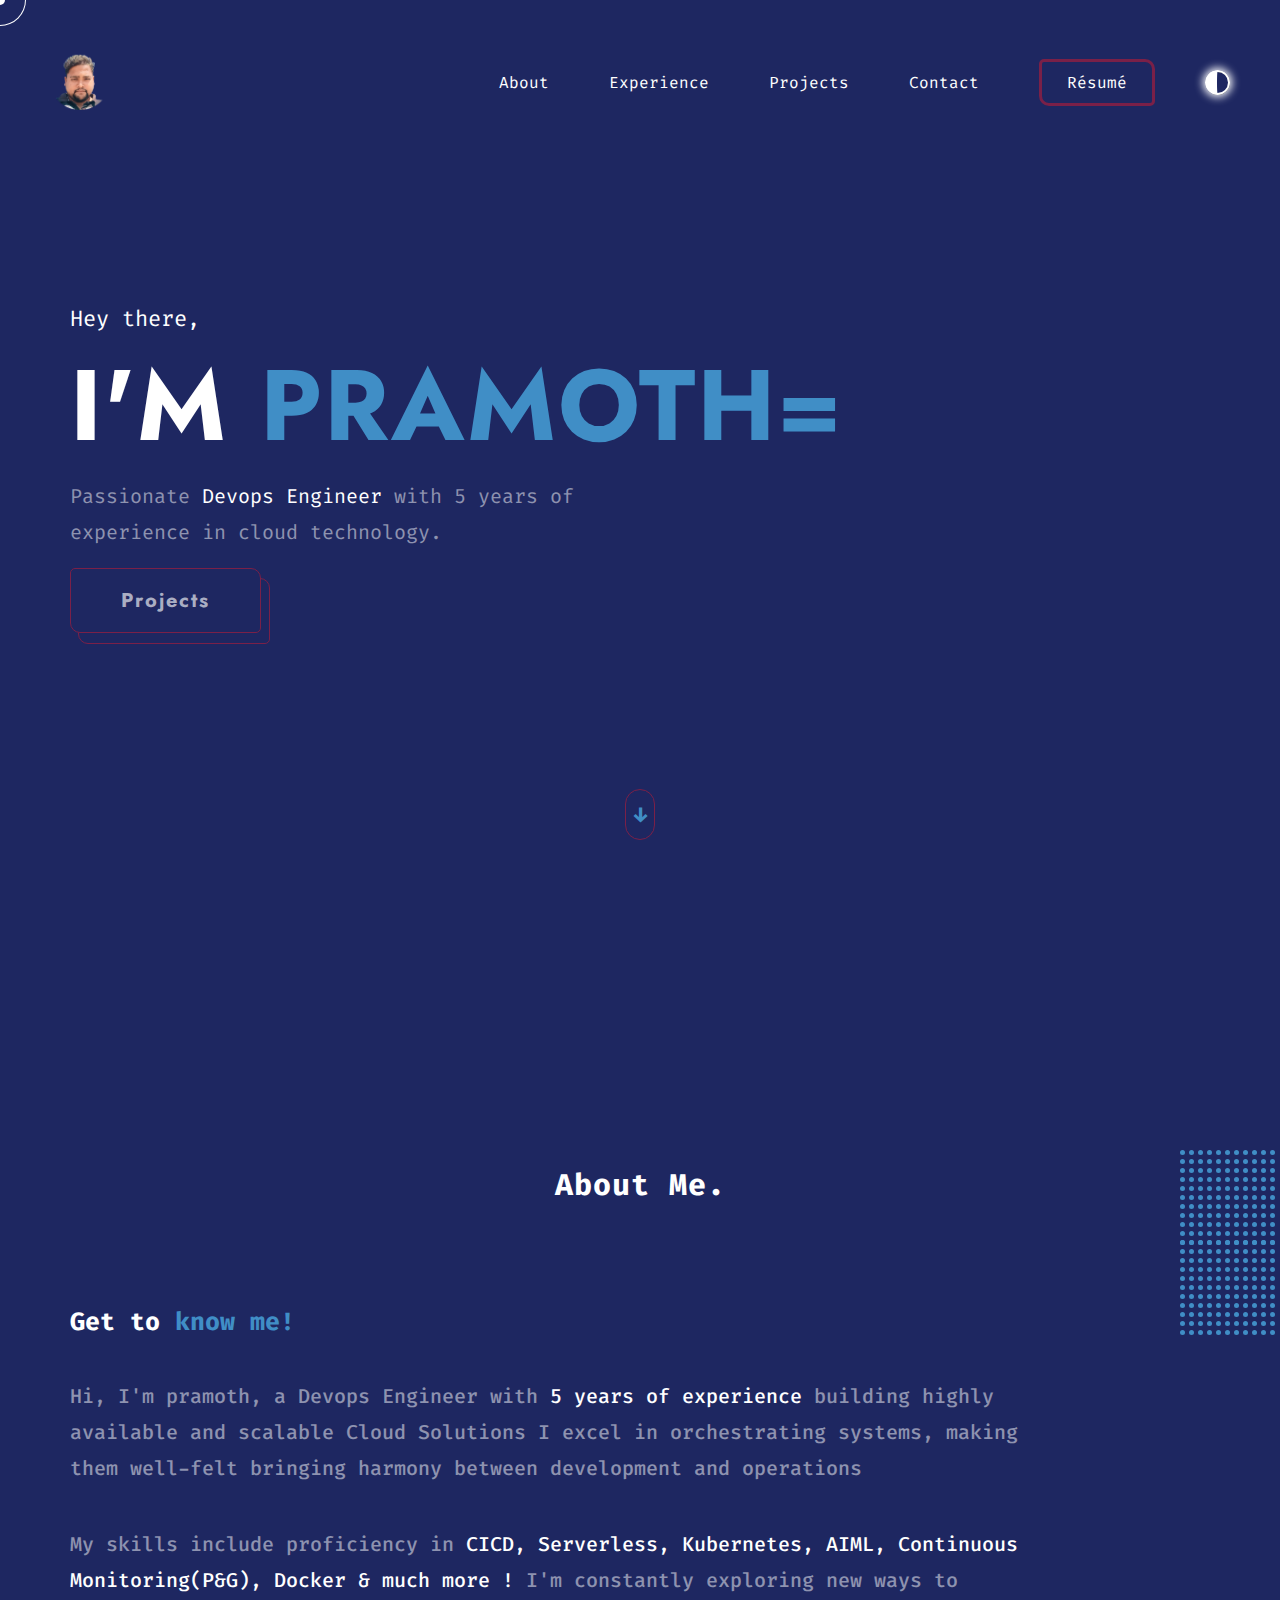
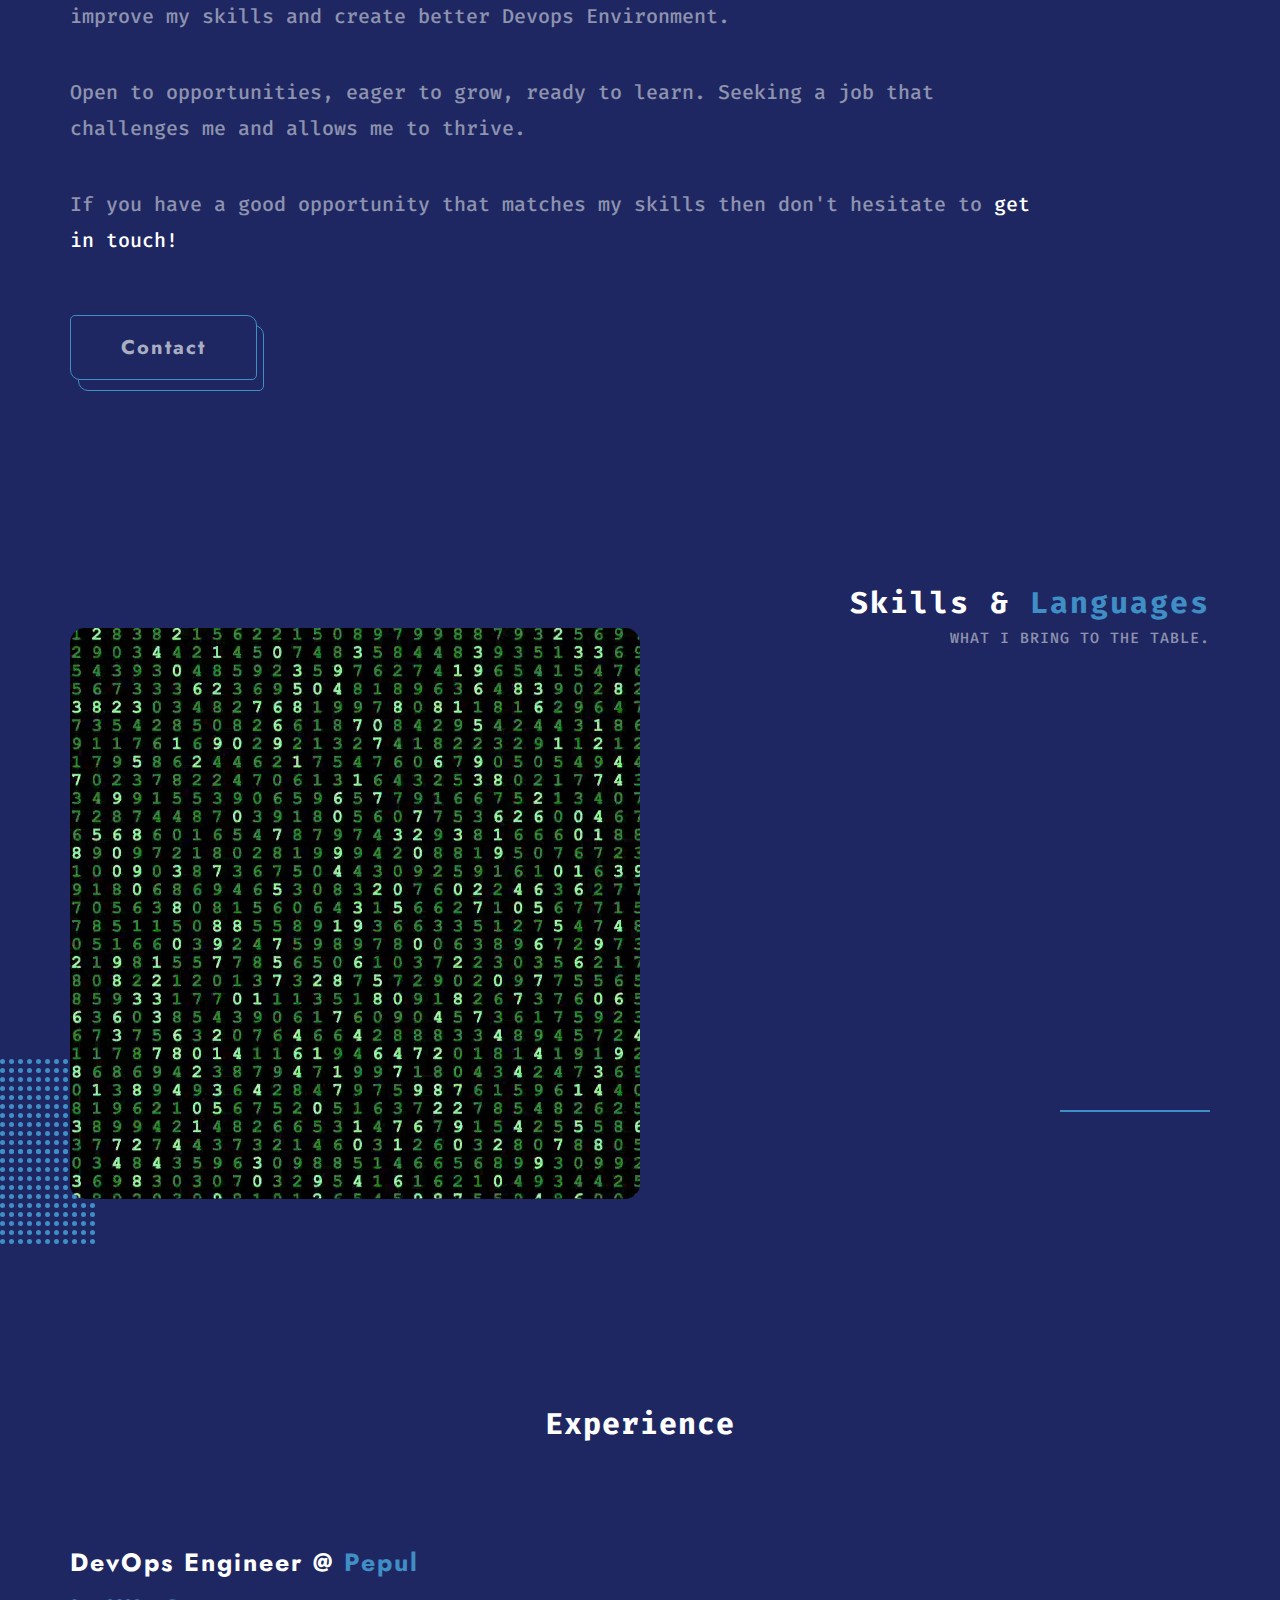
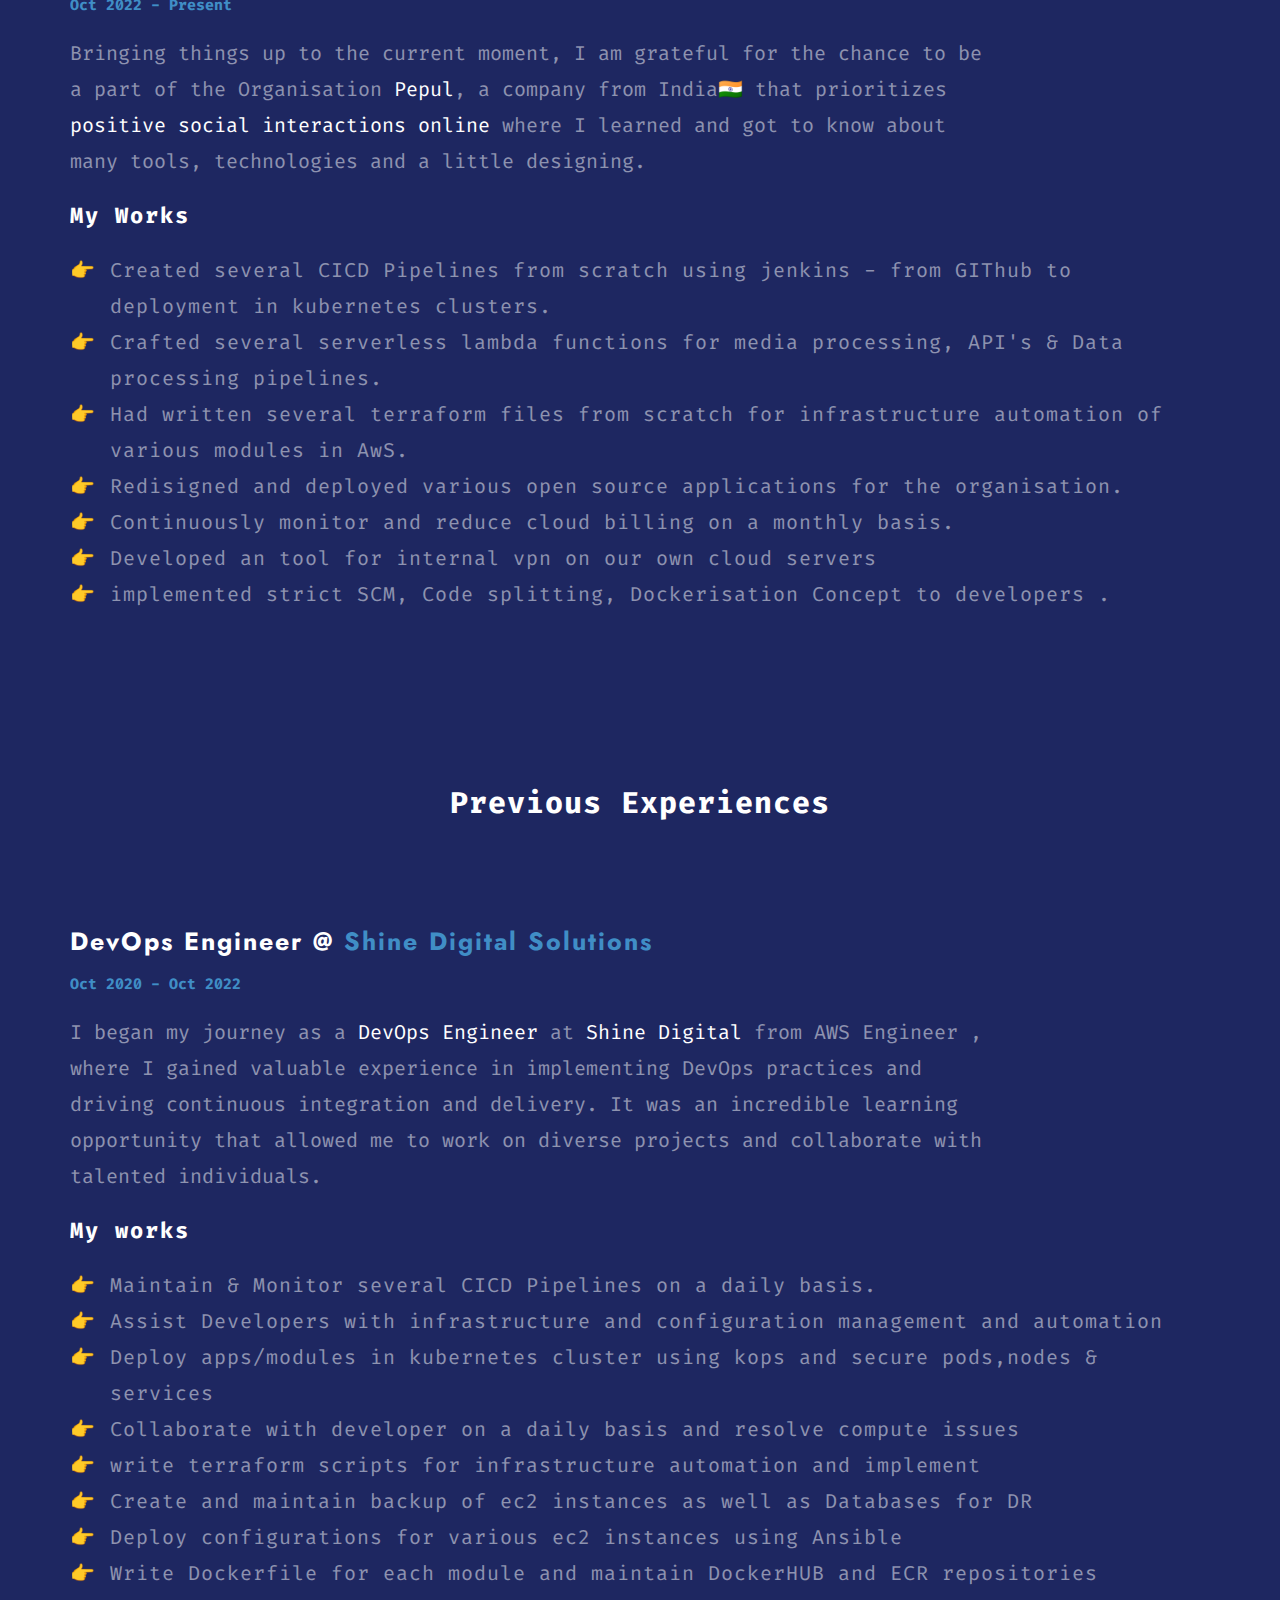
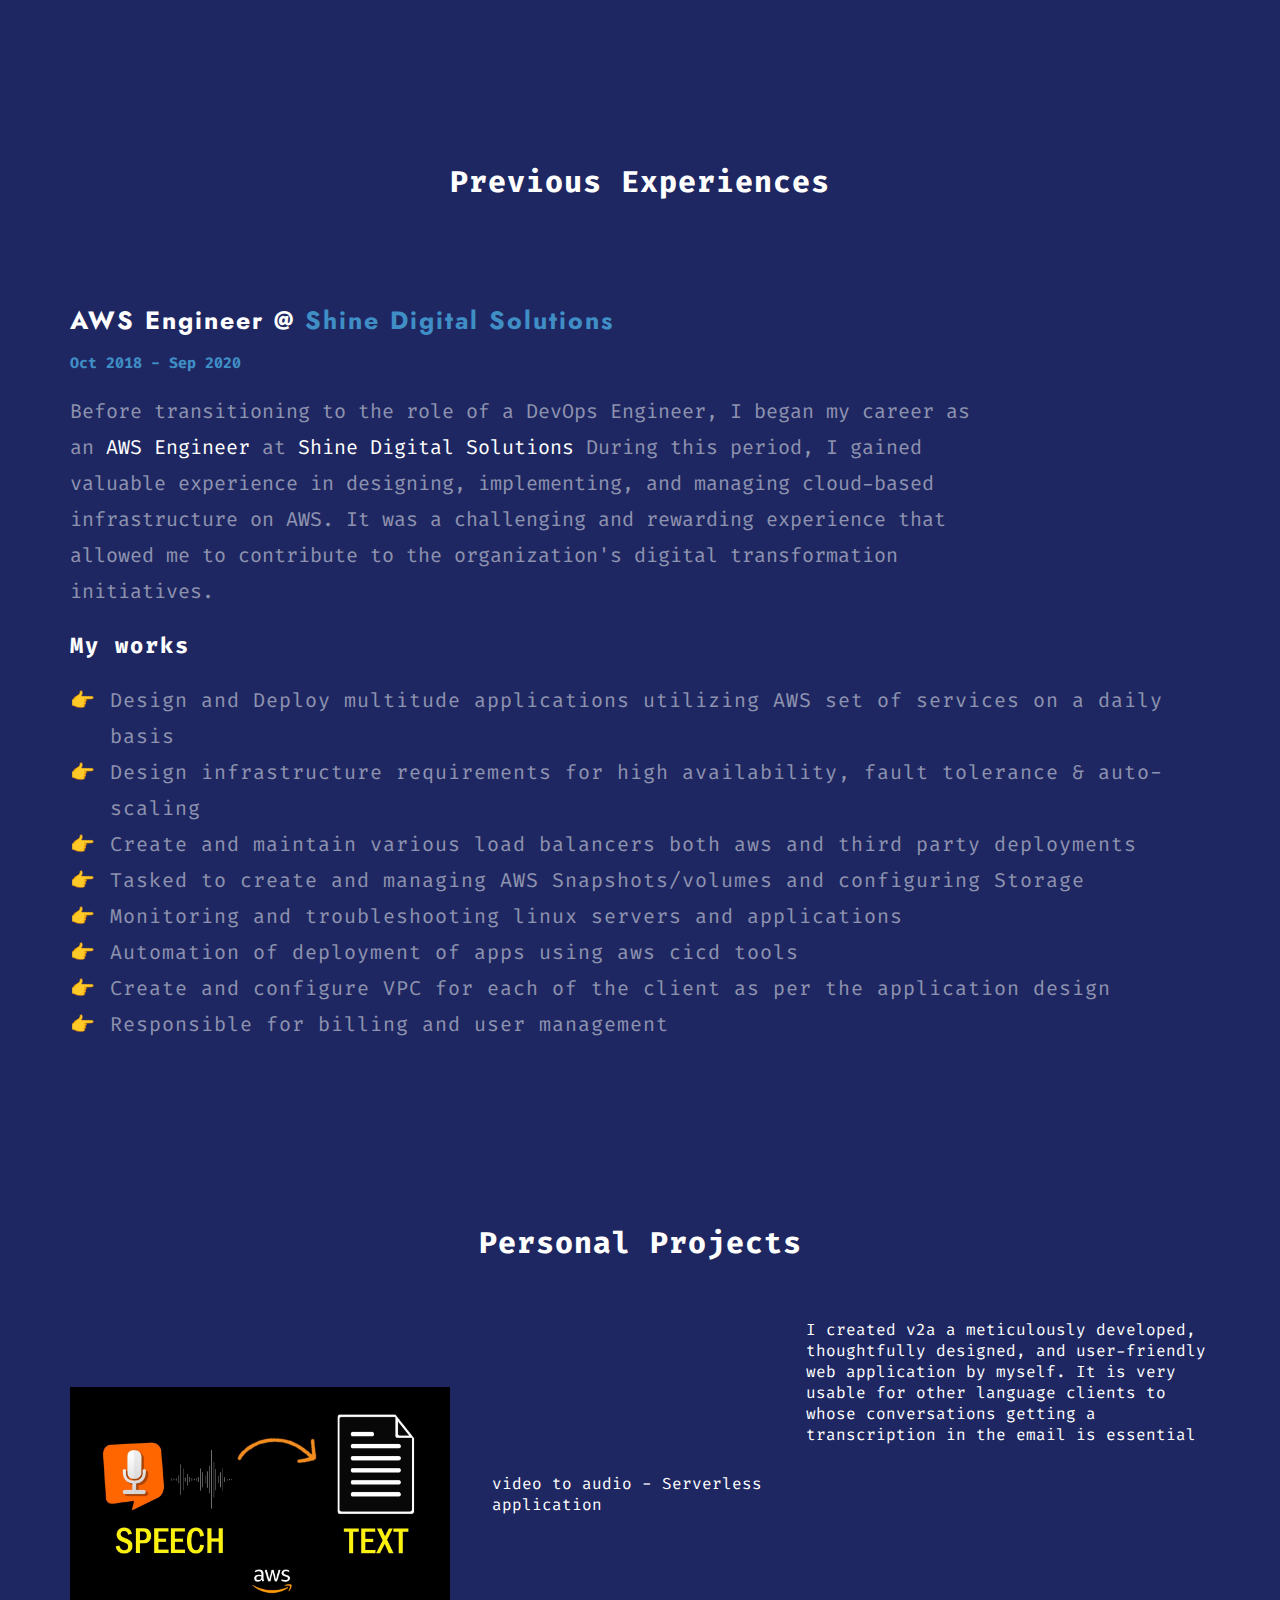
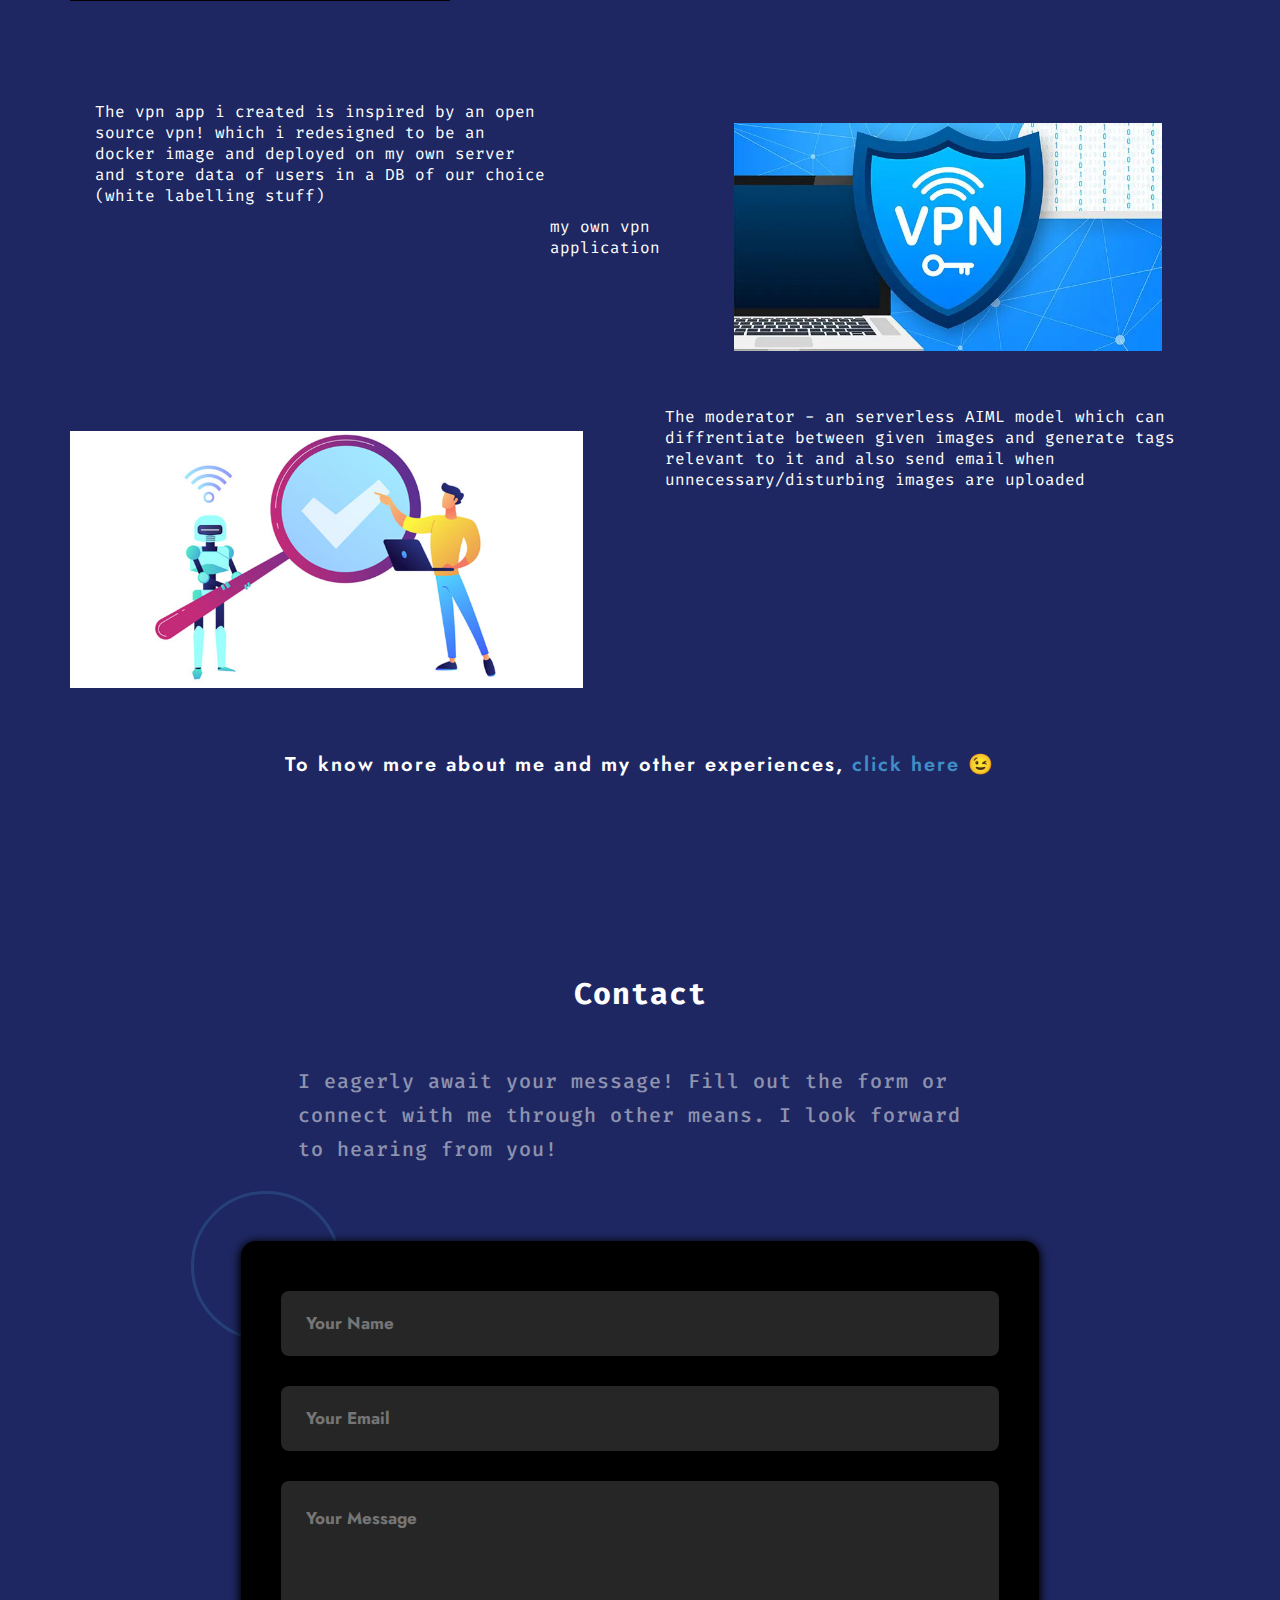
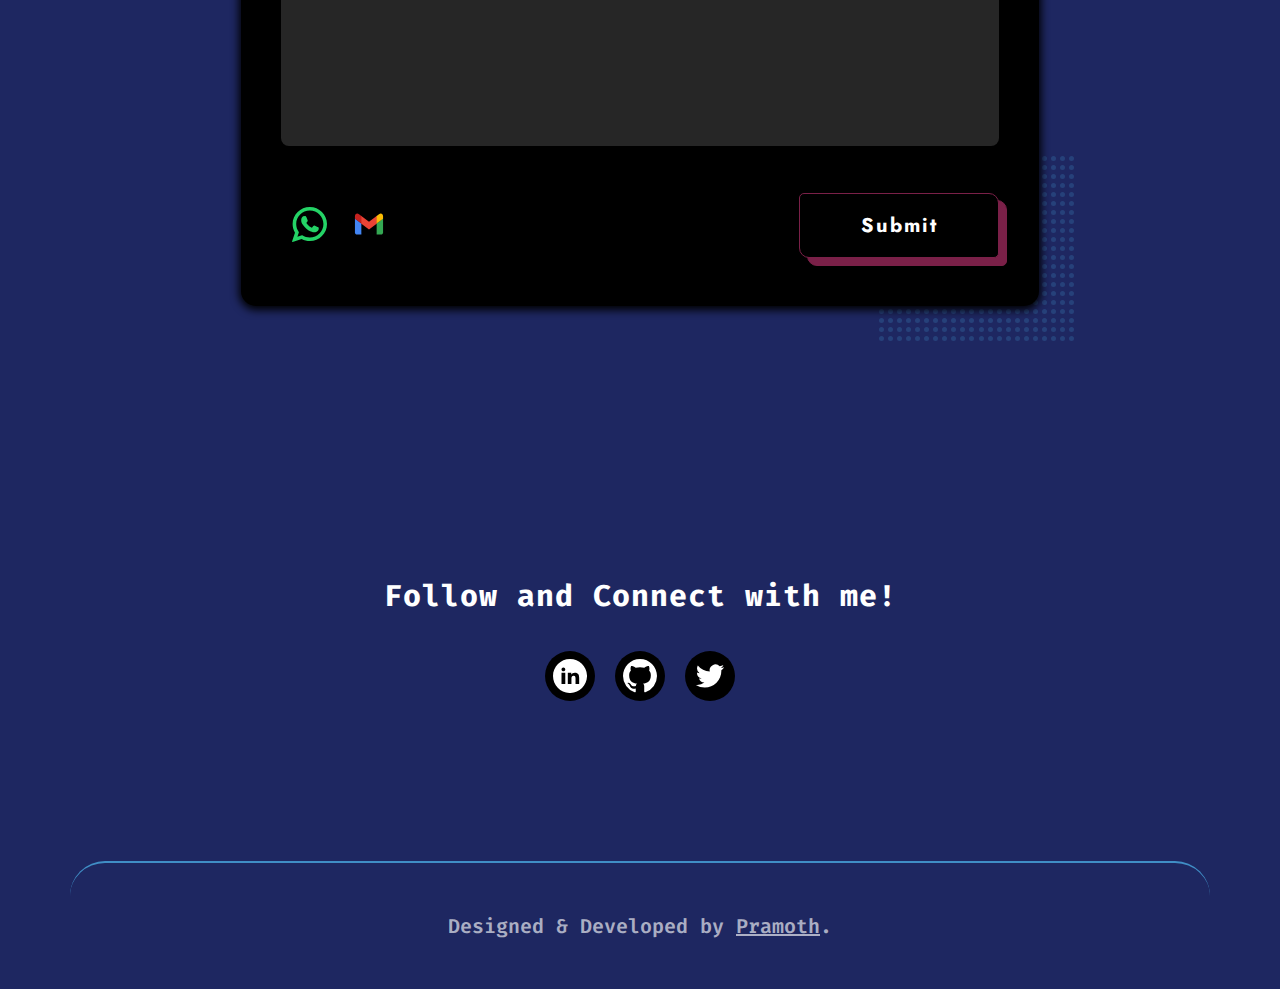
==== commit 6f037dfc: "Update index.html" ====
--- a/index.html
+++ b/index.html
@@ -778,7 +778,7 @@
     </div>
 </div>
 
-    <p class="secret-page">To know more about me and my other experiences, <a href="https://www.pramoth.cloud/others.html" class="unique-color" data-cursor="pointer">click here </a>😉</p>
+    <p class="secret-page">To know more about me and my other experiences, <a href="https://www.pramoth.cloud/others" class="unique-color" data-cursor="pointer">click here </a>😉</p>
 </section>
     <!-- --------------- -->
     <!-- ----Contact---- -->
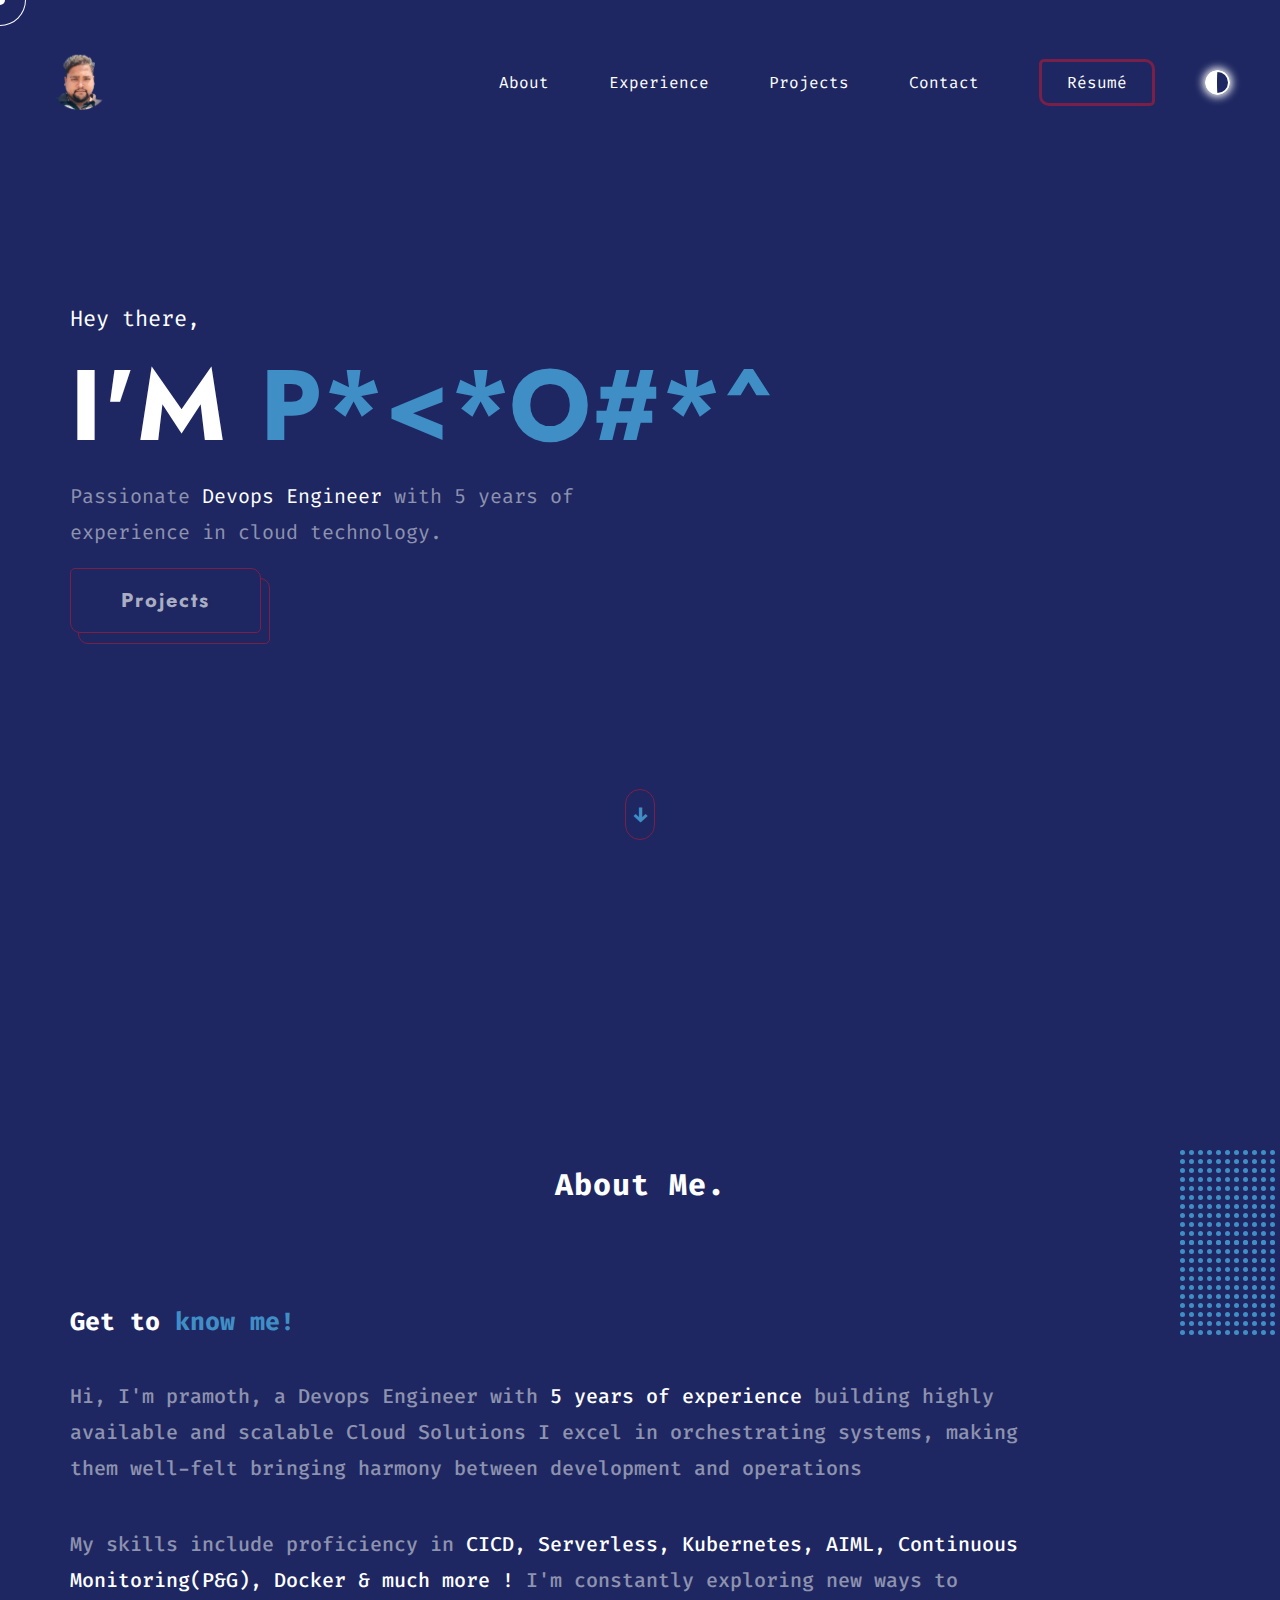
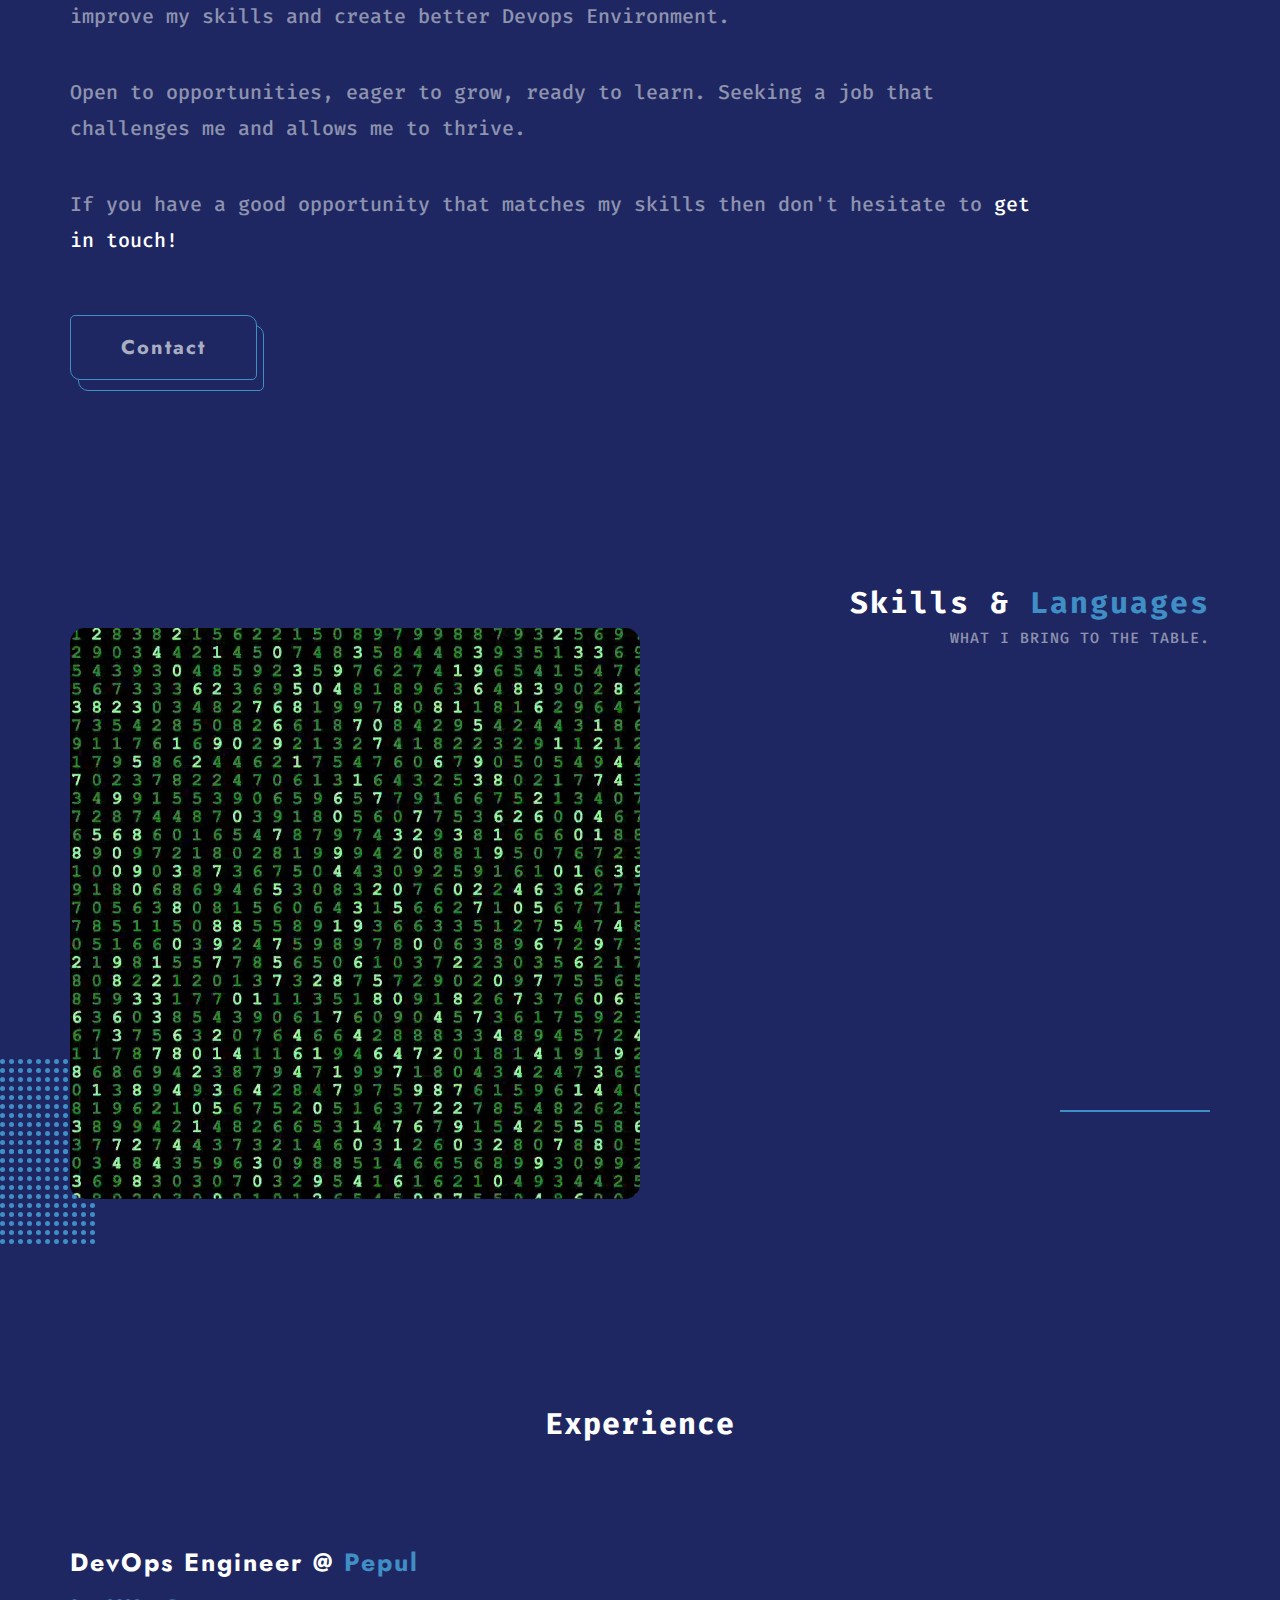
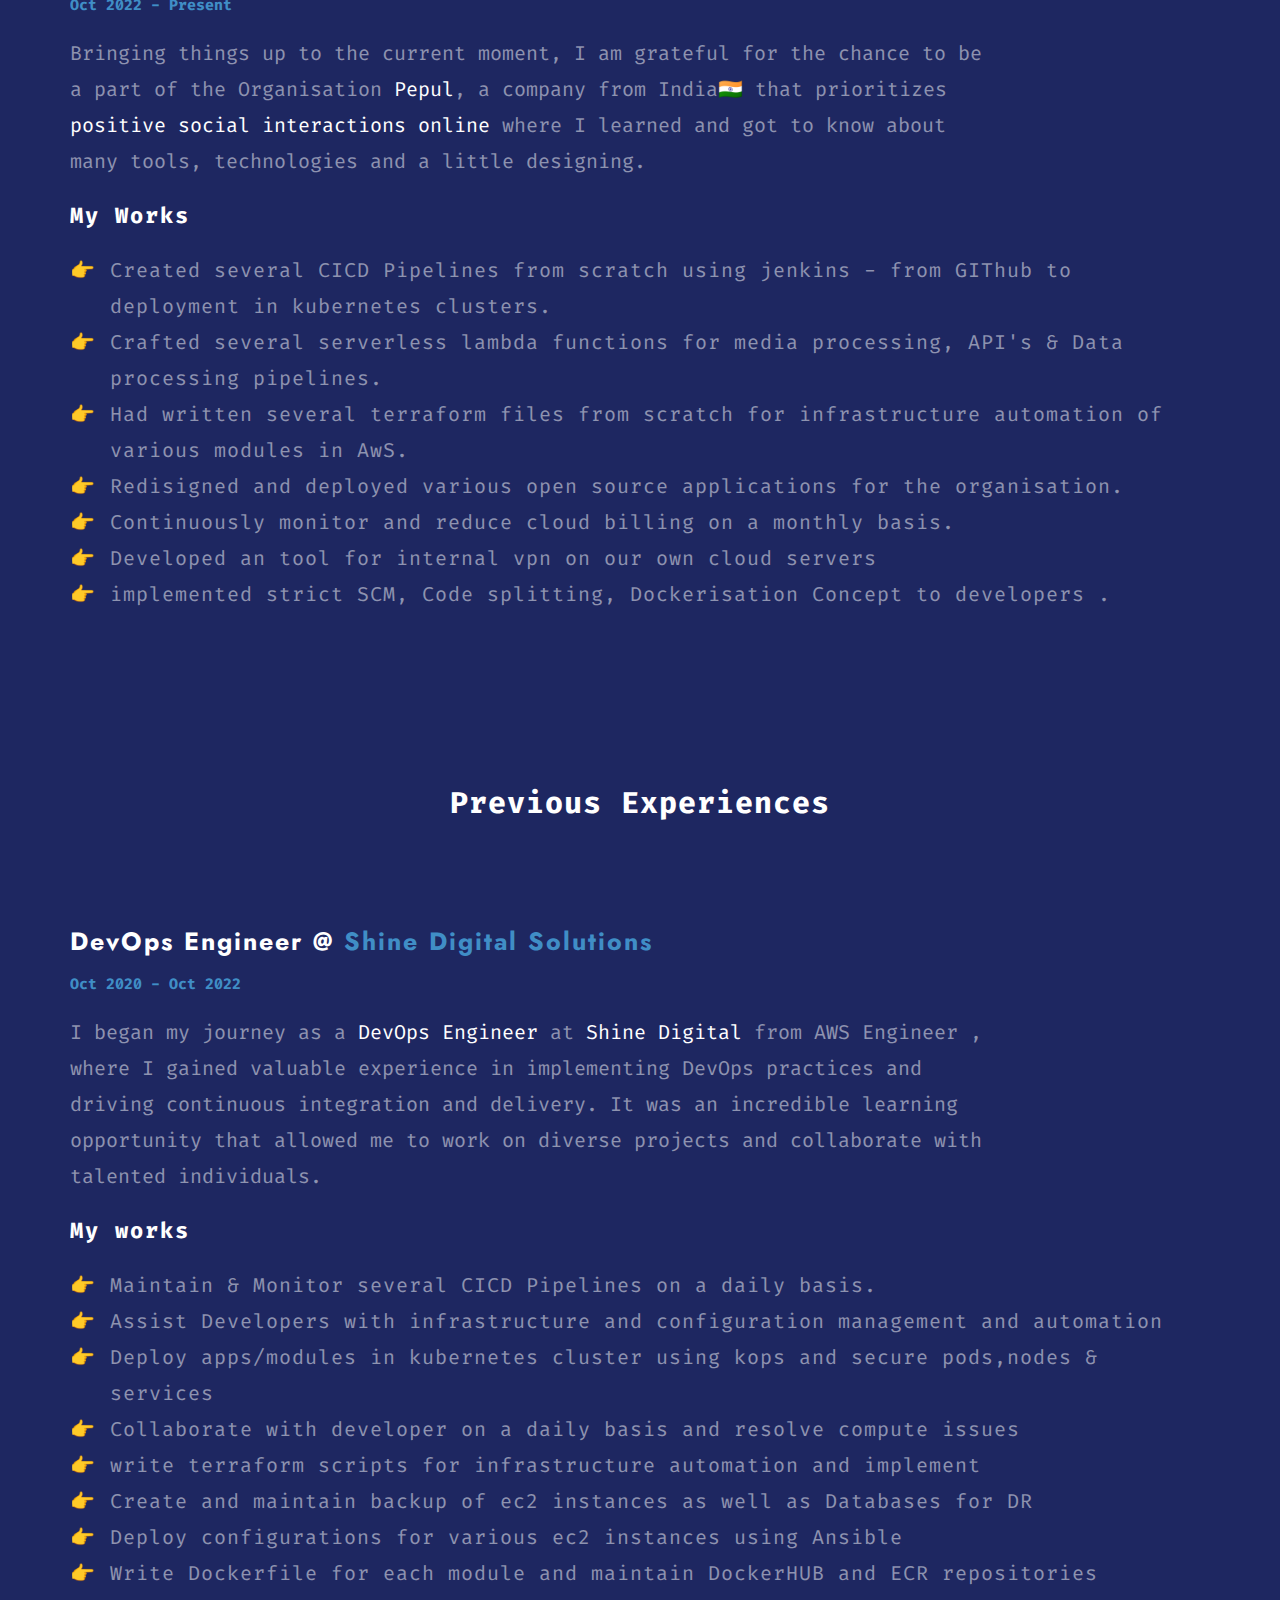
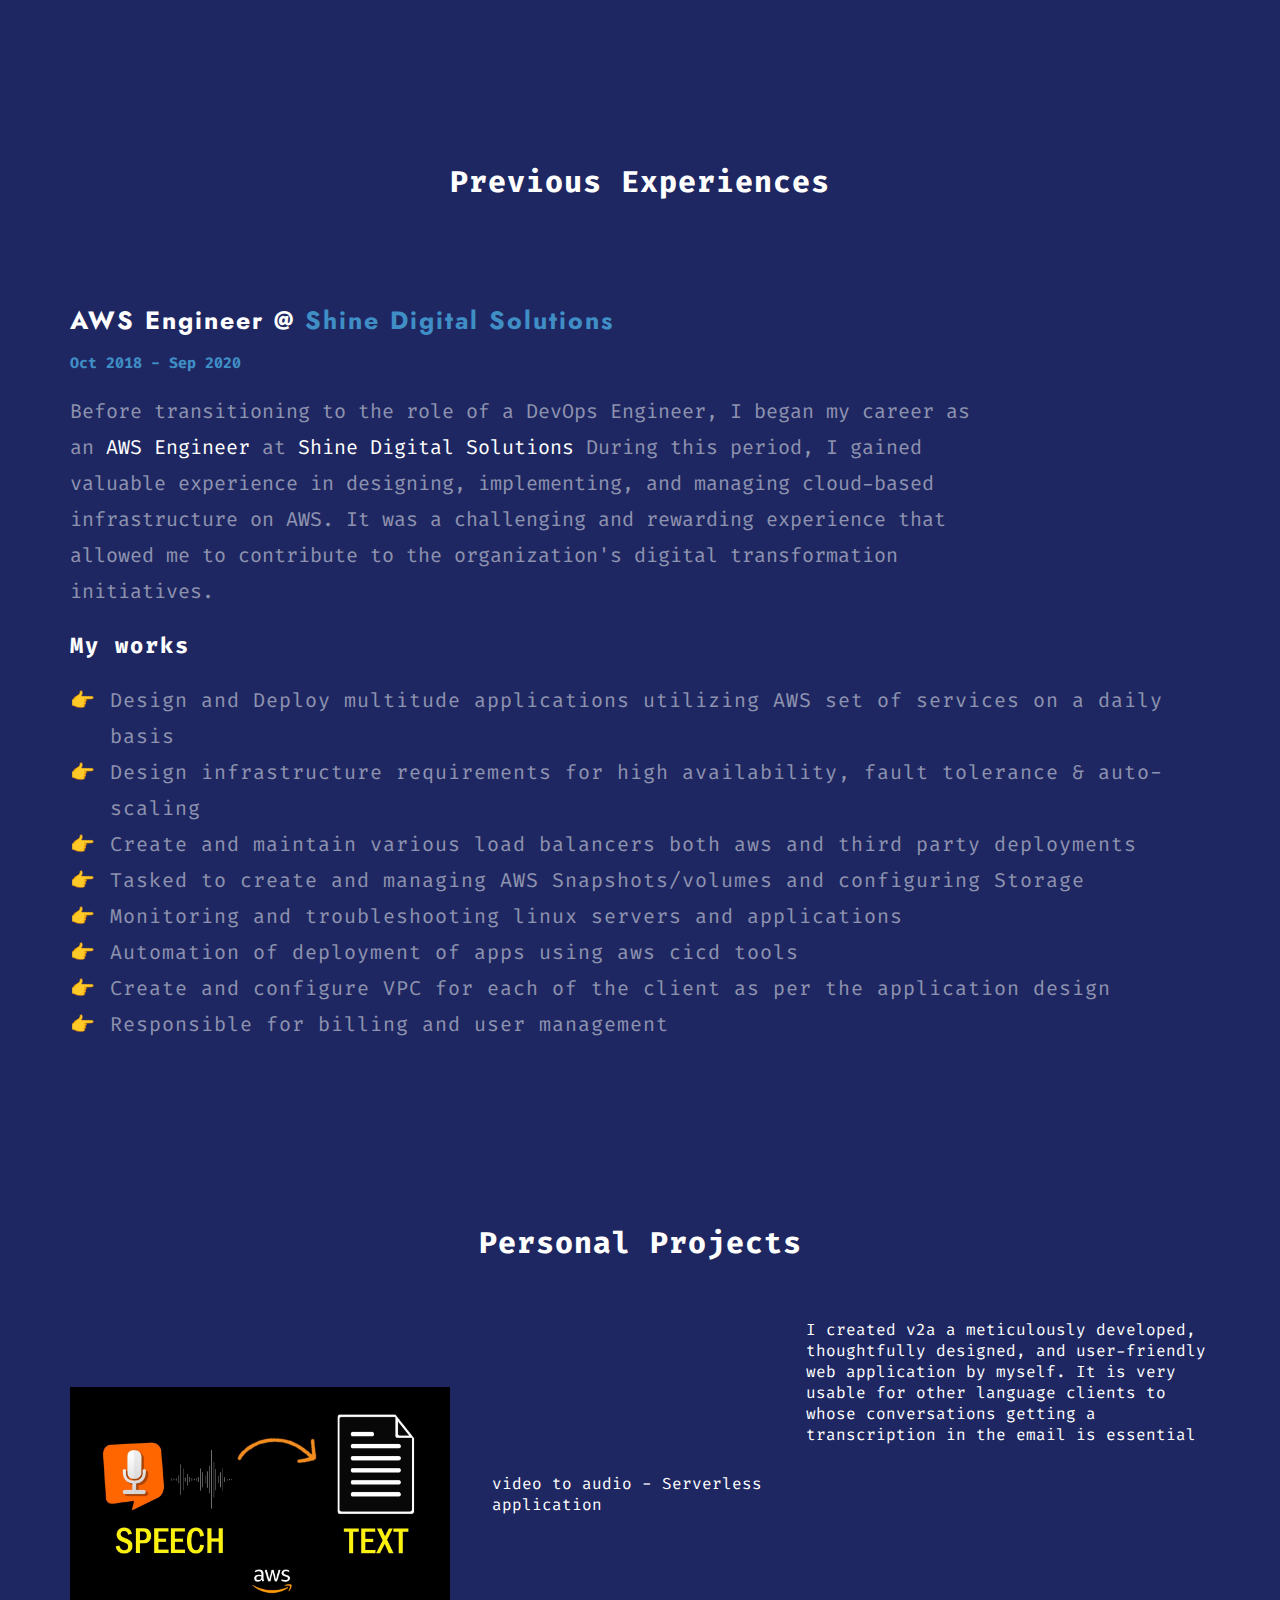
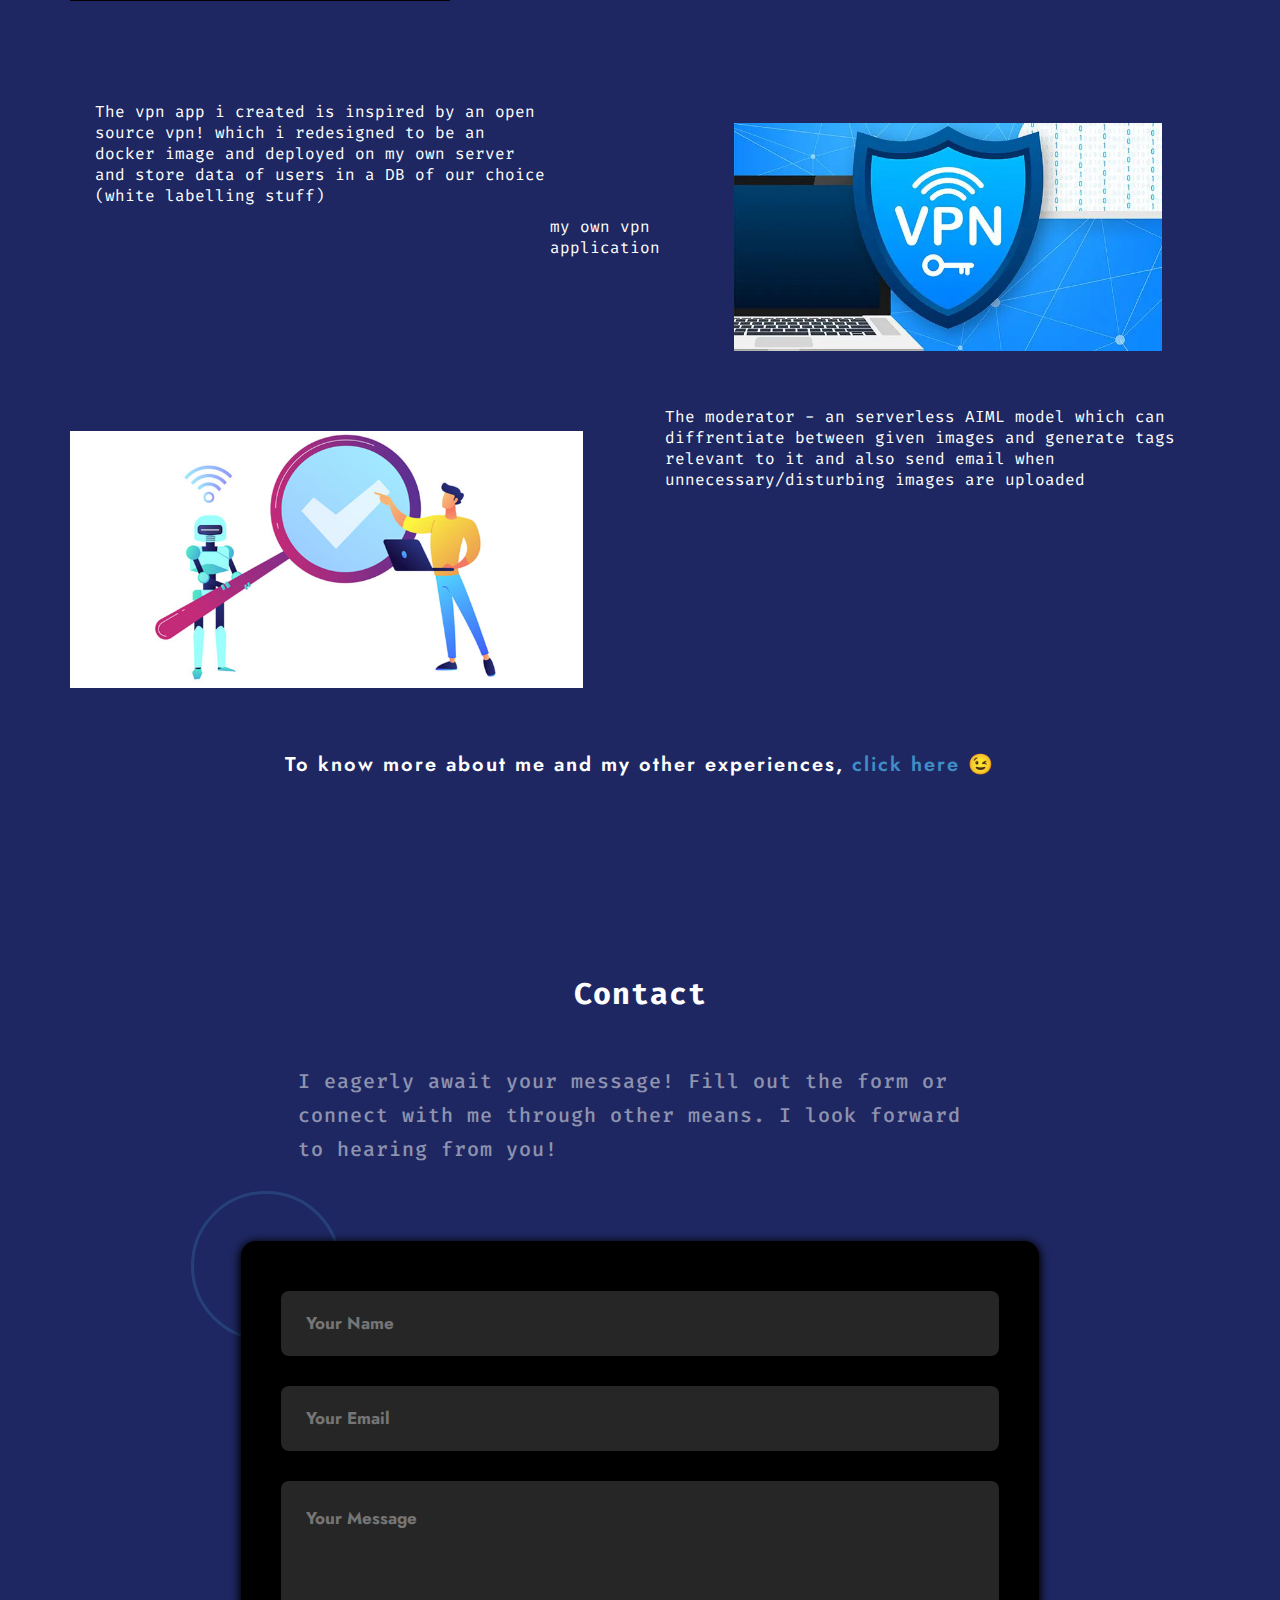
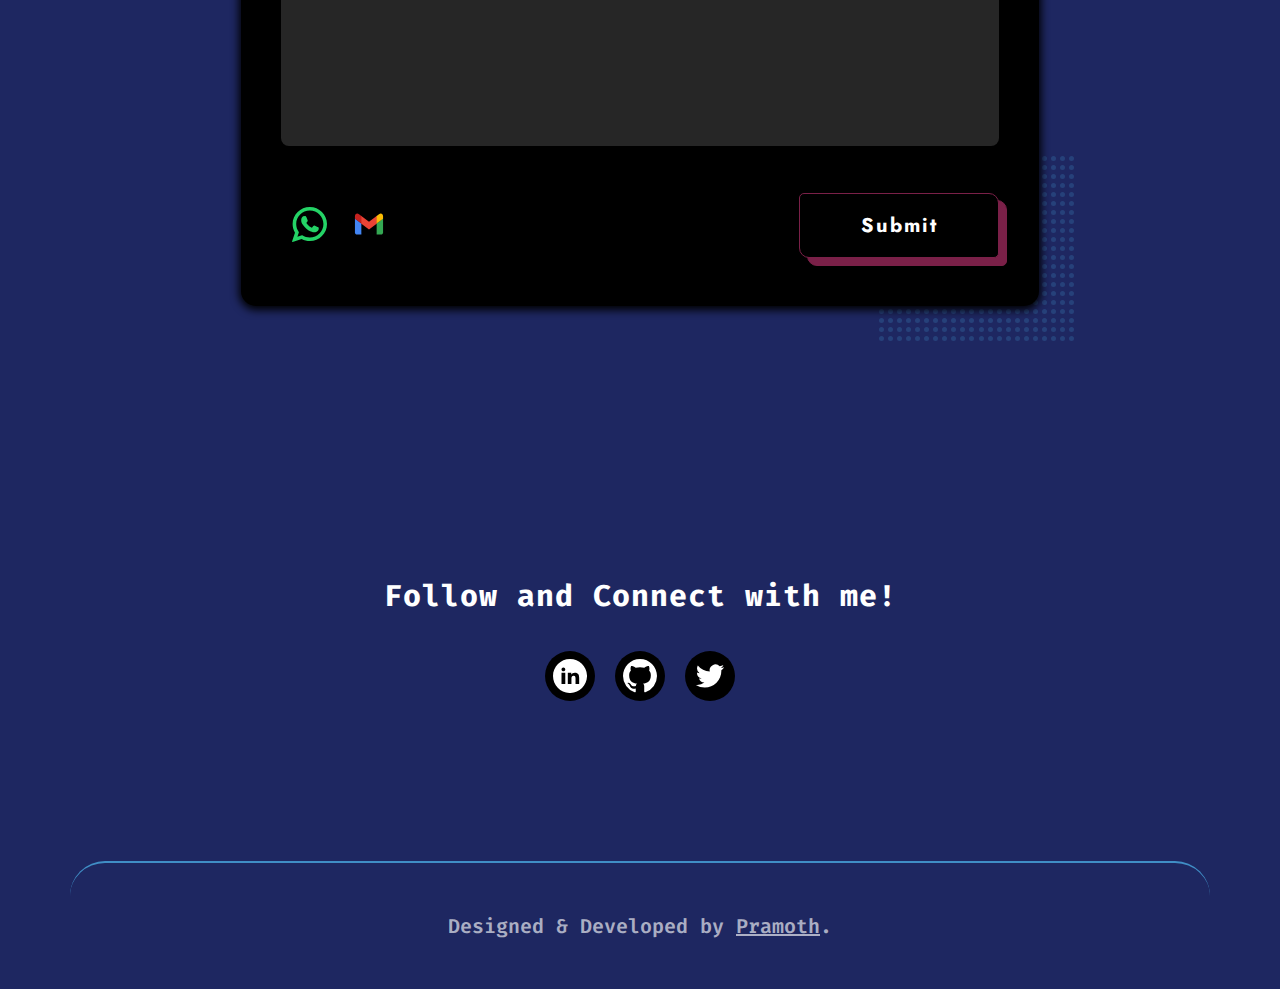
==== commit 57e10035: "Update index.html" ====
--- a/index.html
+++ b/index.html
@@ -785,7 +785,7 @@
     <section class="boxed-up fifth-section" id="contact" >
         <h5>Contact</h5>
         <p>I eagerly await your message! Fill out the form or connect with me through other means. I look forward to hearing from you!</p>
-        <form action="https://formsubmit.co/pramoth11194@gmail.com" method="POST" class="contact-form" id="myForm">
+        <form action="https://getform.io/f/9237e6e8-9e1e-4bf6-9e36-a82d2aac53b4" method="POST" class="contact-form" id="myForm">
             <input type="text" name="name" placeholder="Your Name" data-cursor="pointer2" id="name" required>
             <input type="email" name="email" placeholder="Your Email" data-cursor="pointer2" id="my-email" required>
             <textarea name="paragraph" id="my-text" cols="30" rows="10" placeholder="Your Message" data-cursor="pointer2" required></textarea>
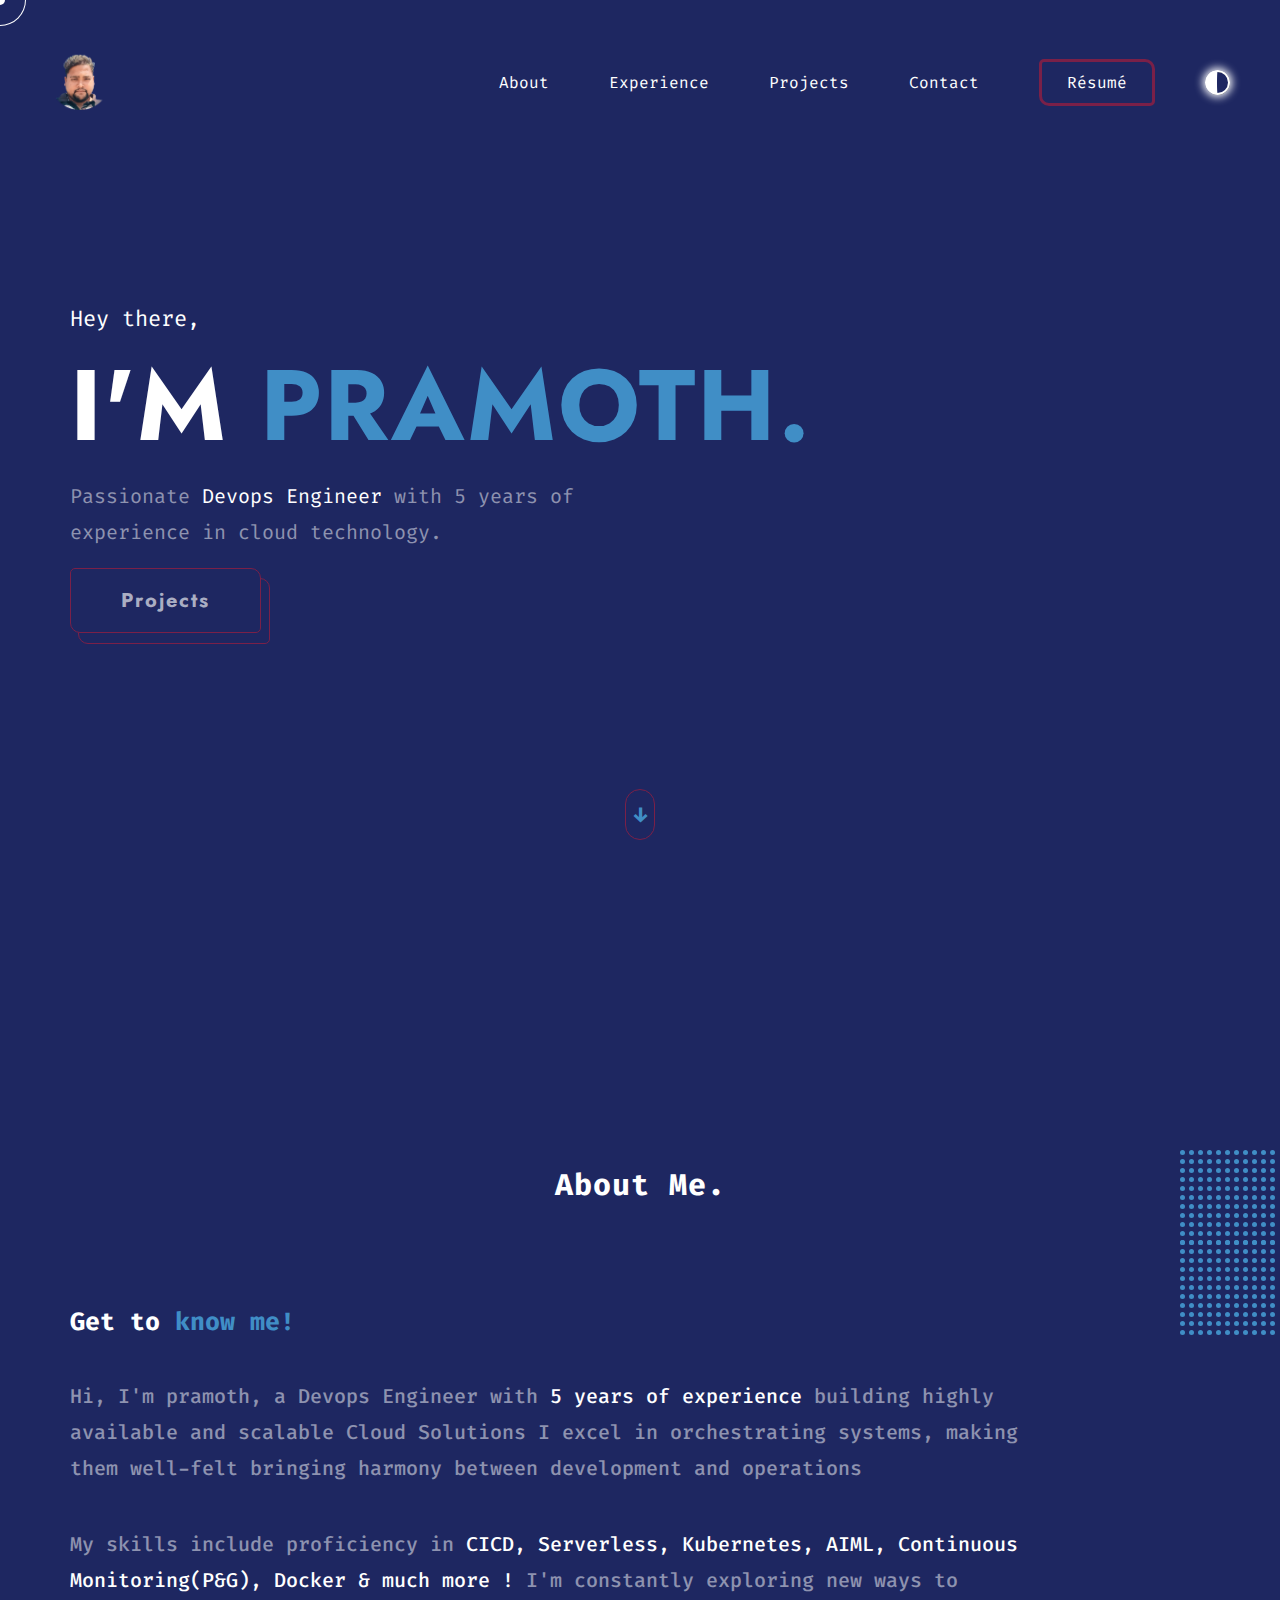
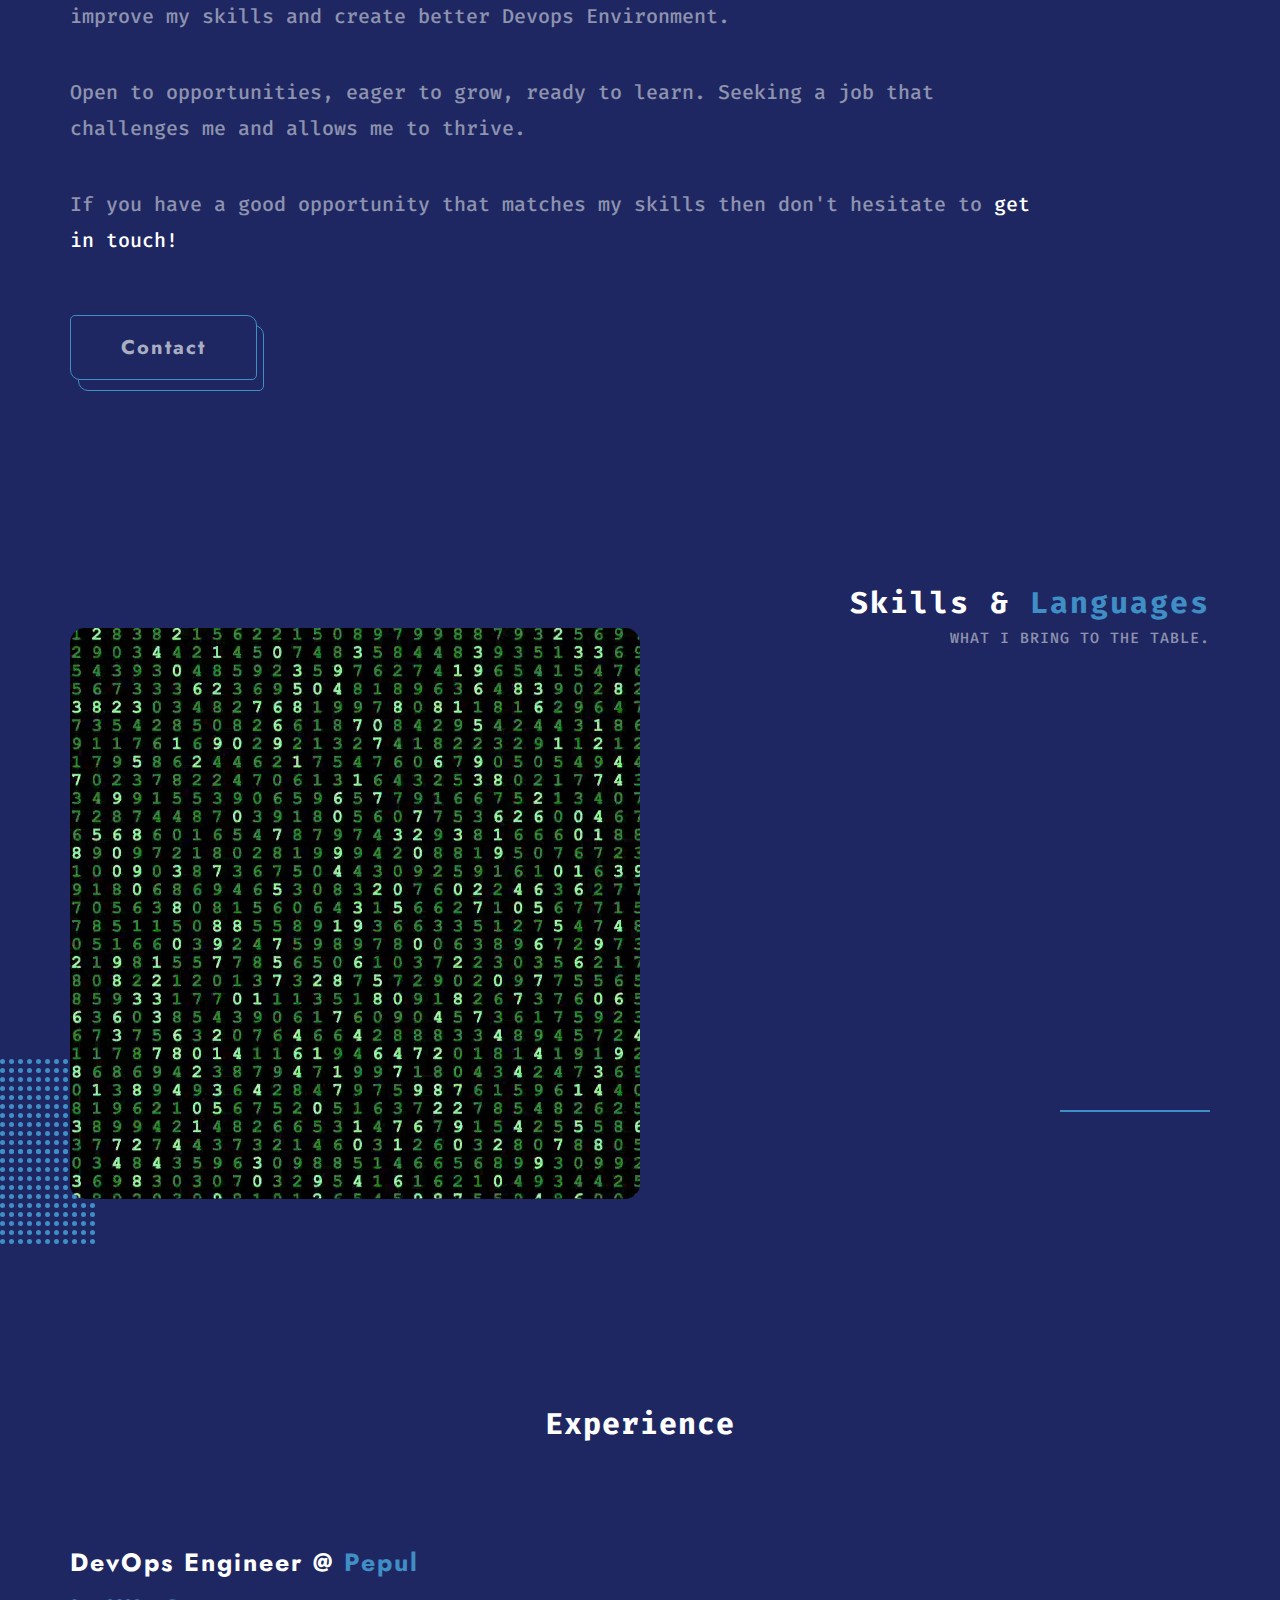
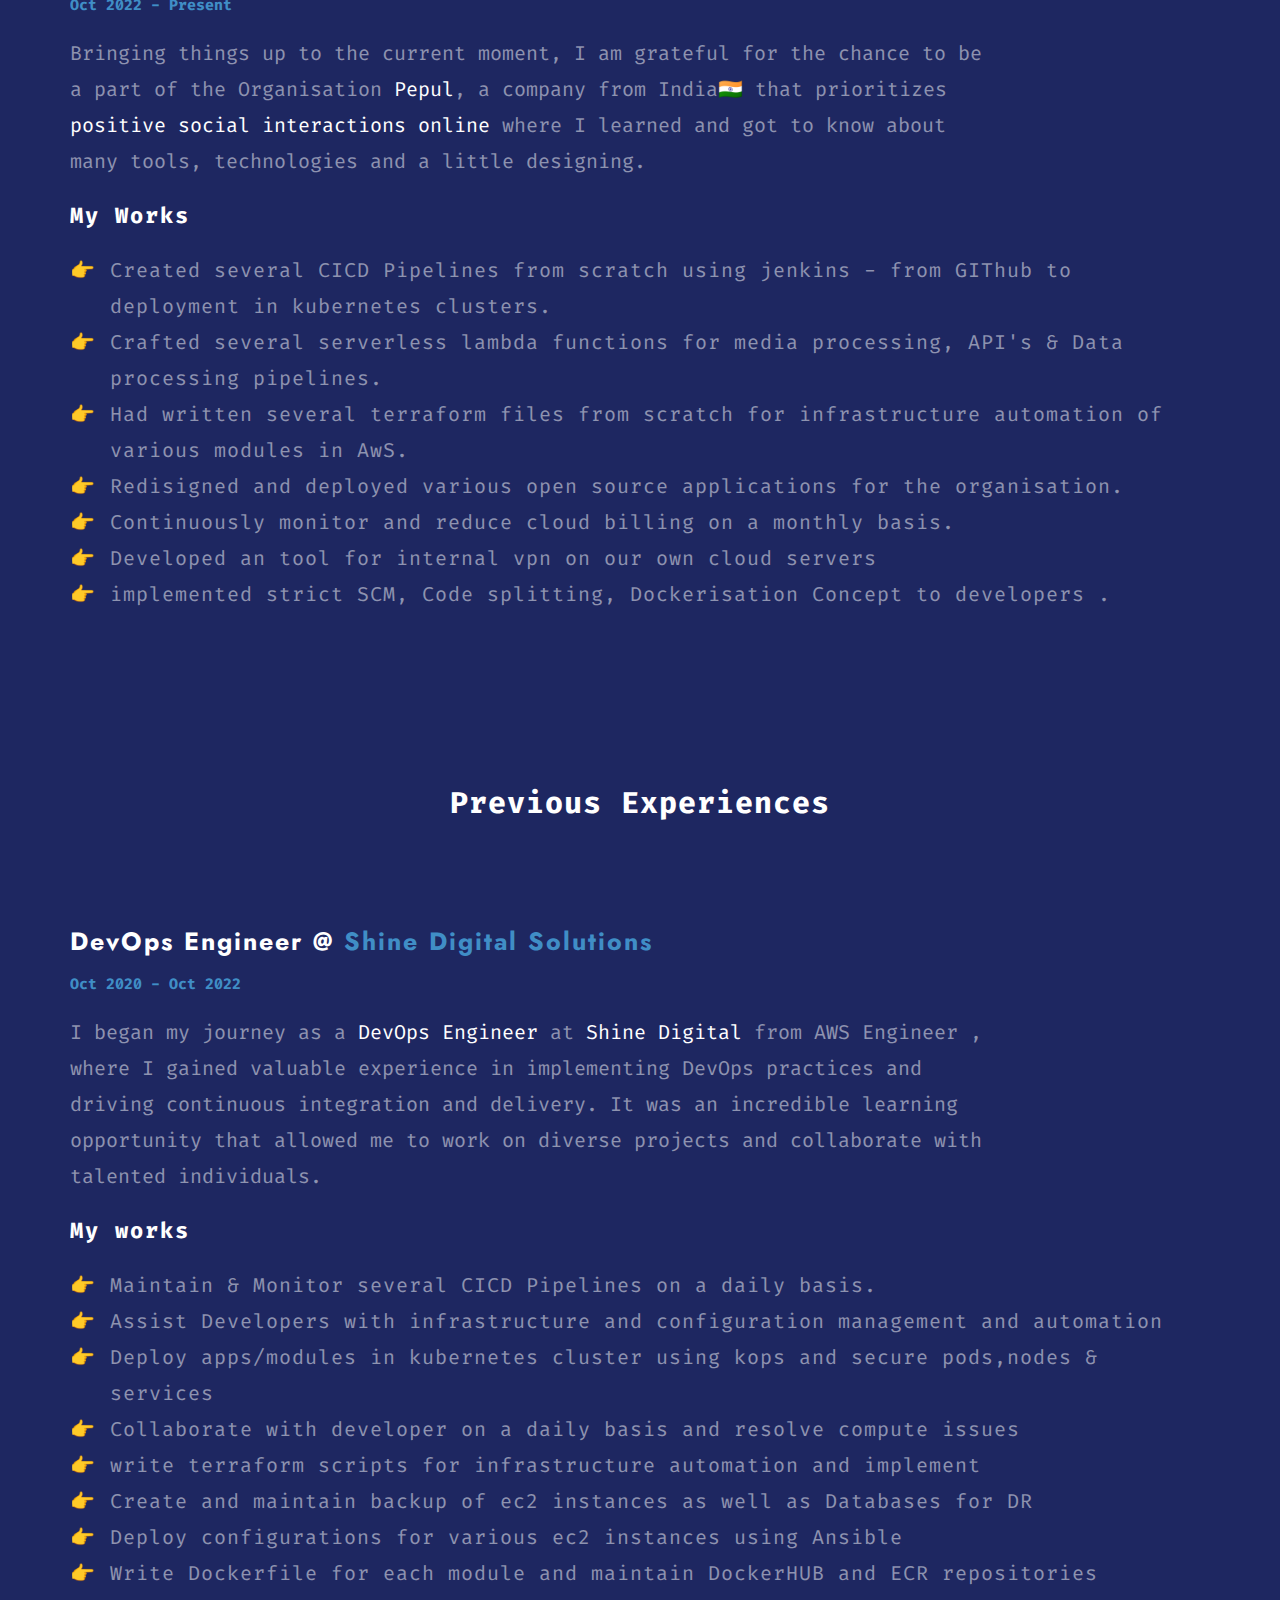
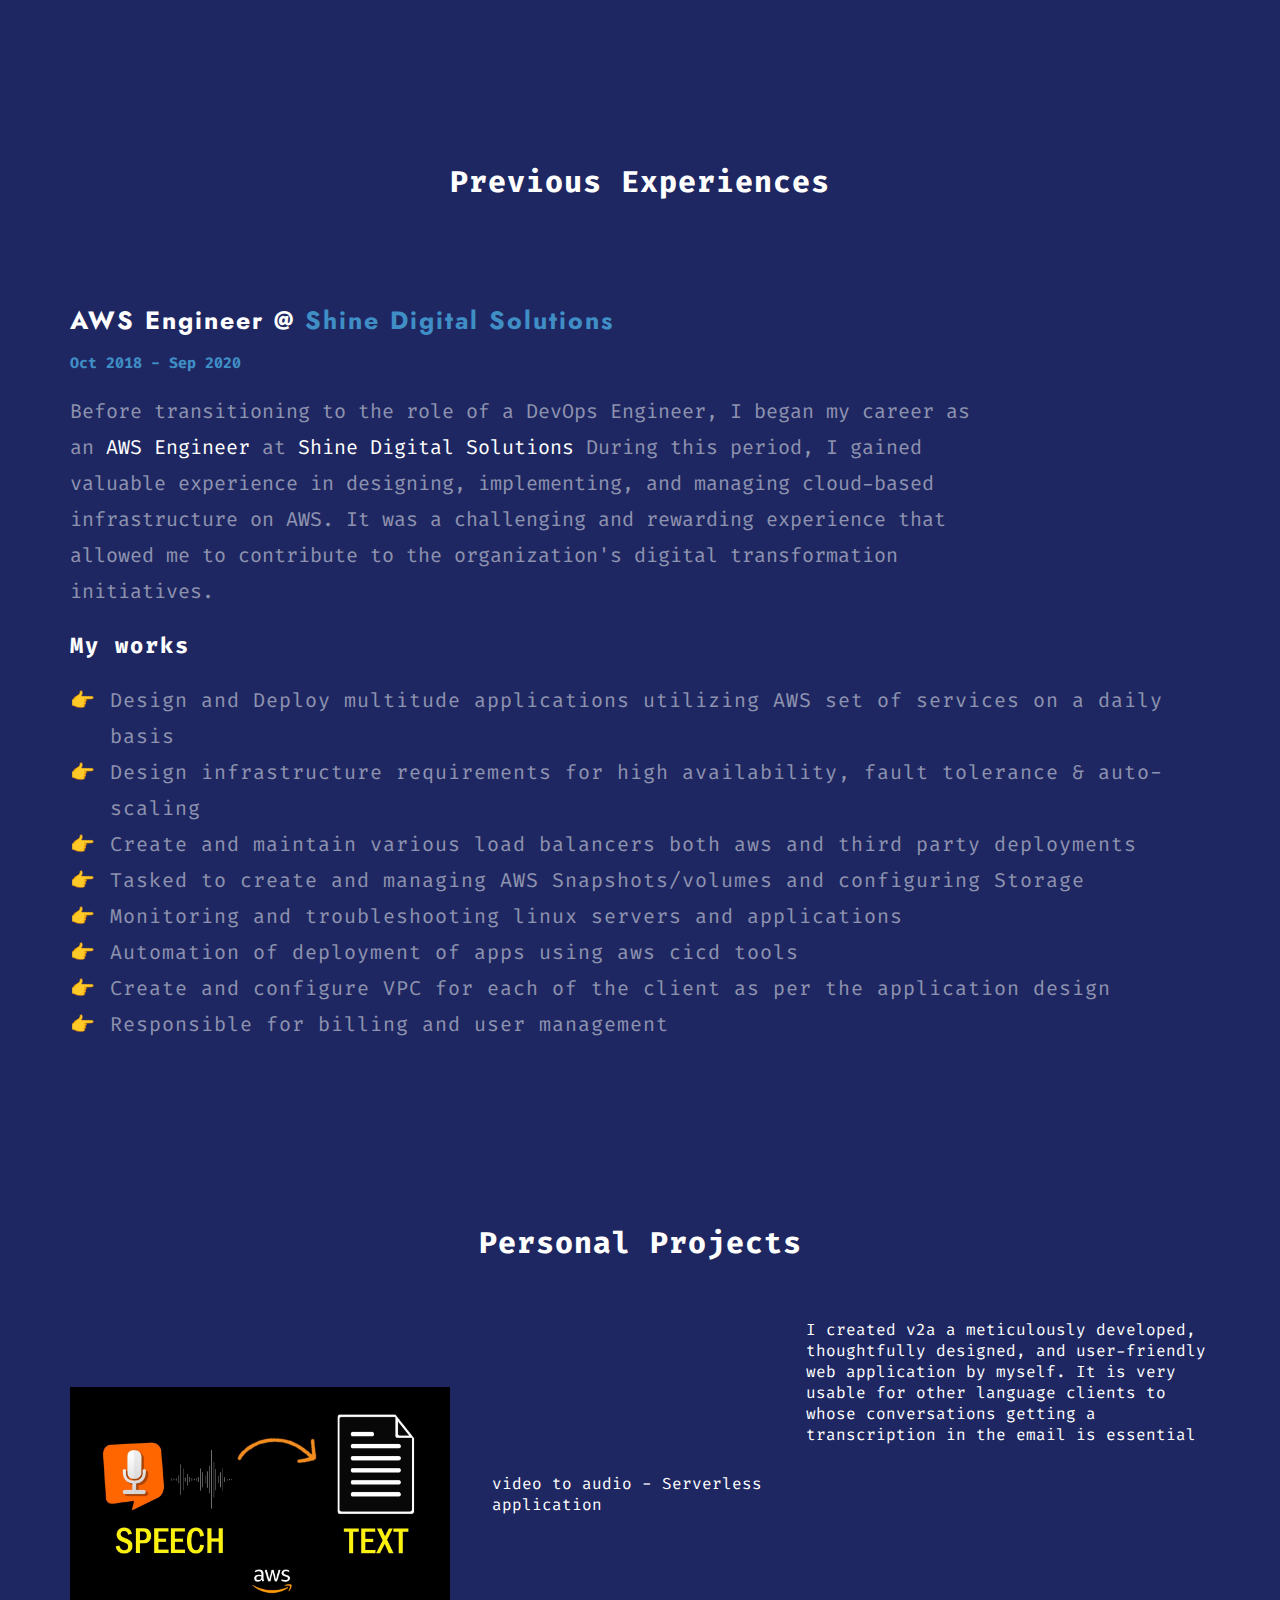
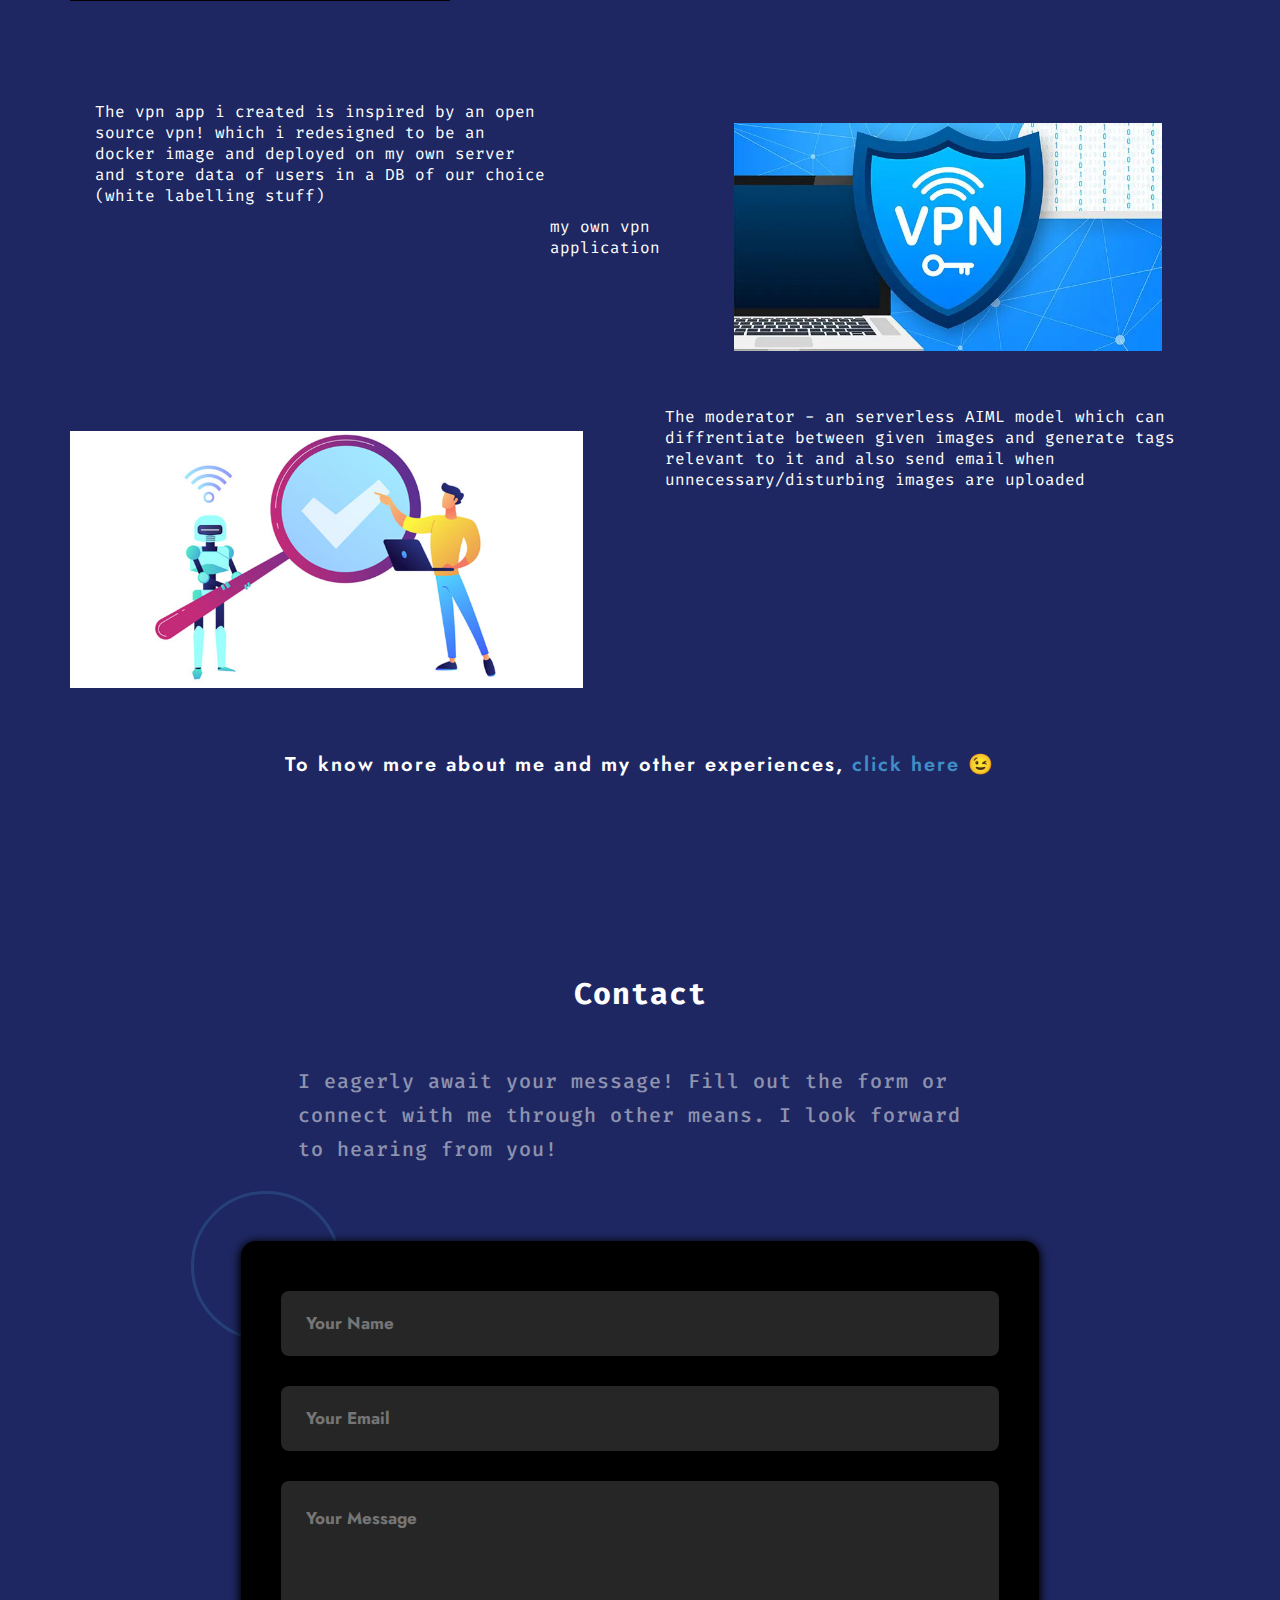
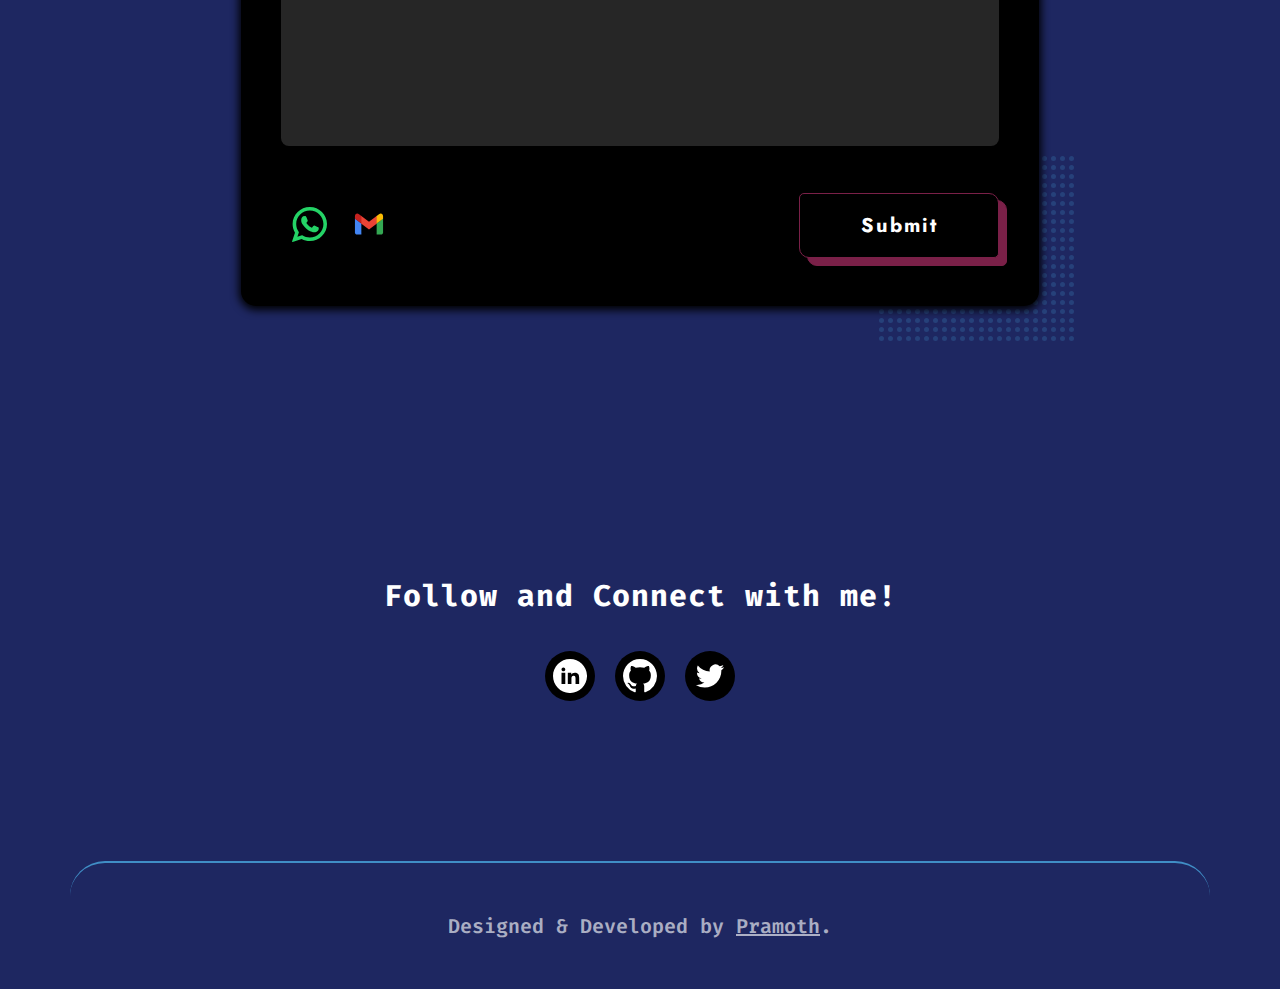
==== commit d9e05b6e: "Update index.html" ====
--- a/index.html
+++ b/index.html
@@ -785,7 +785,7 @@
     <section class="boxed-up fifth-section" id="contact" >
         <h5>Contact</h5>
         <p>I eagerly await your message! Fill out the form or connect with me through other means. I look forward to hearing from you!</p>
-        <form action="https://getform.io/f/9237e6e8-9e1e-4bf6-9e36-a82d2aac53b4" method="POST" class="contact-form" id="myForm">
+        <form action="https://formsubmit.co/pramoth11194@gmail.com" method="POST" class="contact-form" id="myForm">
             <input type="text" name="name" placeholder="Your Name" data-cursor="pointer2" id="name" required>
             <input type="email" name="email" placeholder="Your Email" data-cursor="pointer2" id="my-email" required>
             <textarea name="paragraph" id="my-text" cols="30" rows="10" placeholder="Your Message" data-cursor="pointer2" required></textarea>
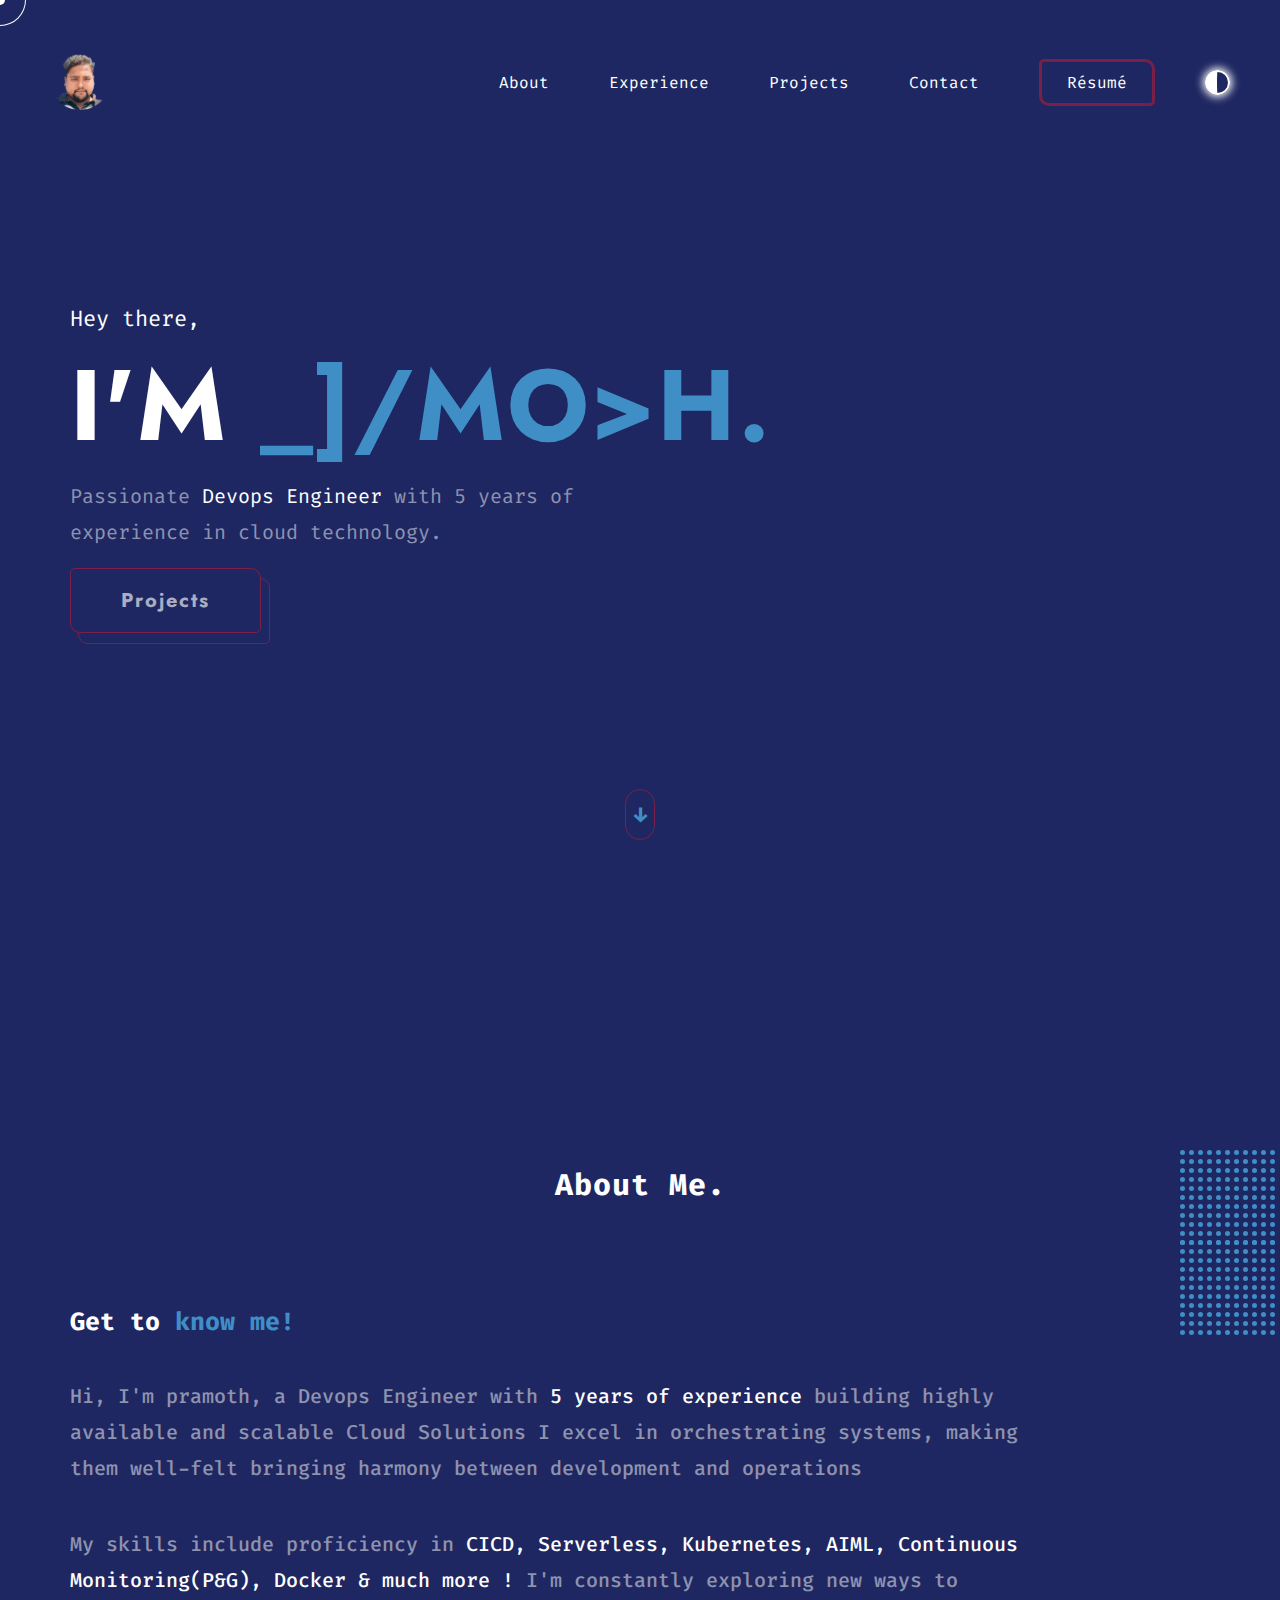
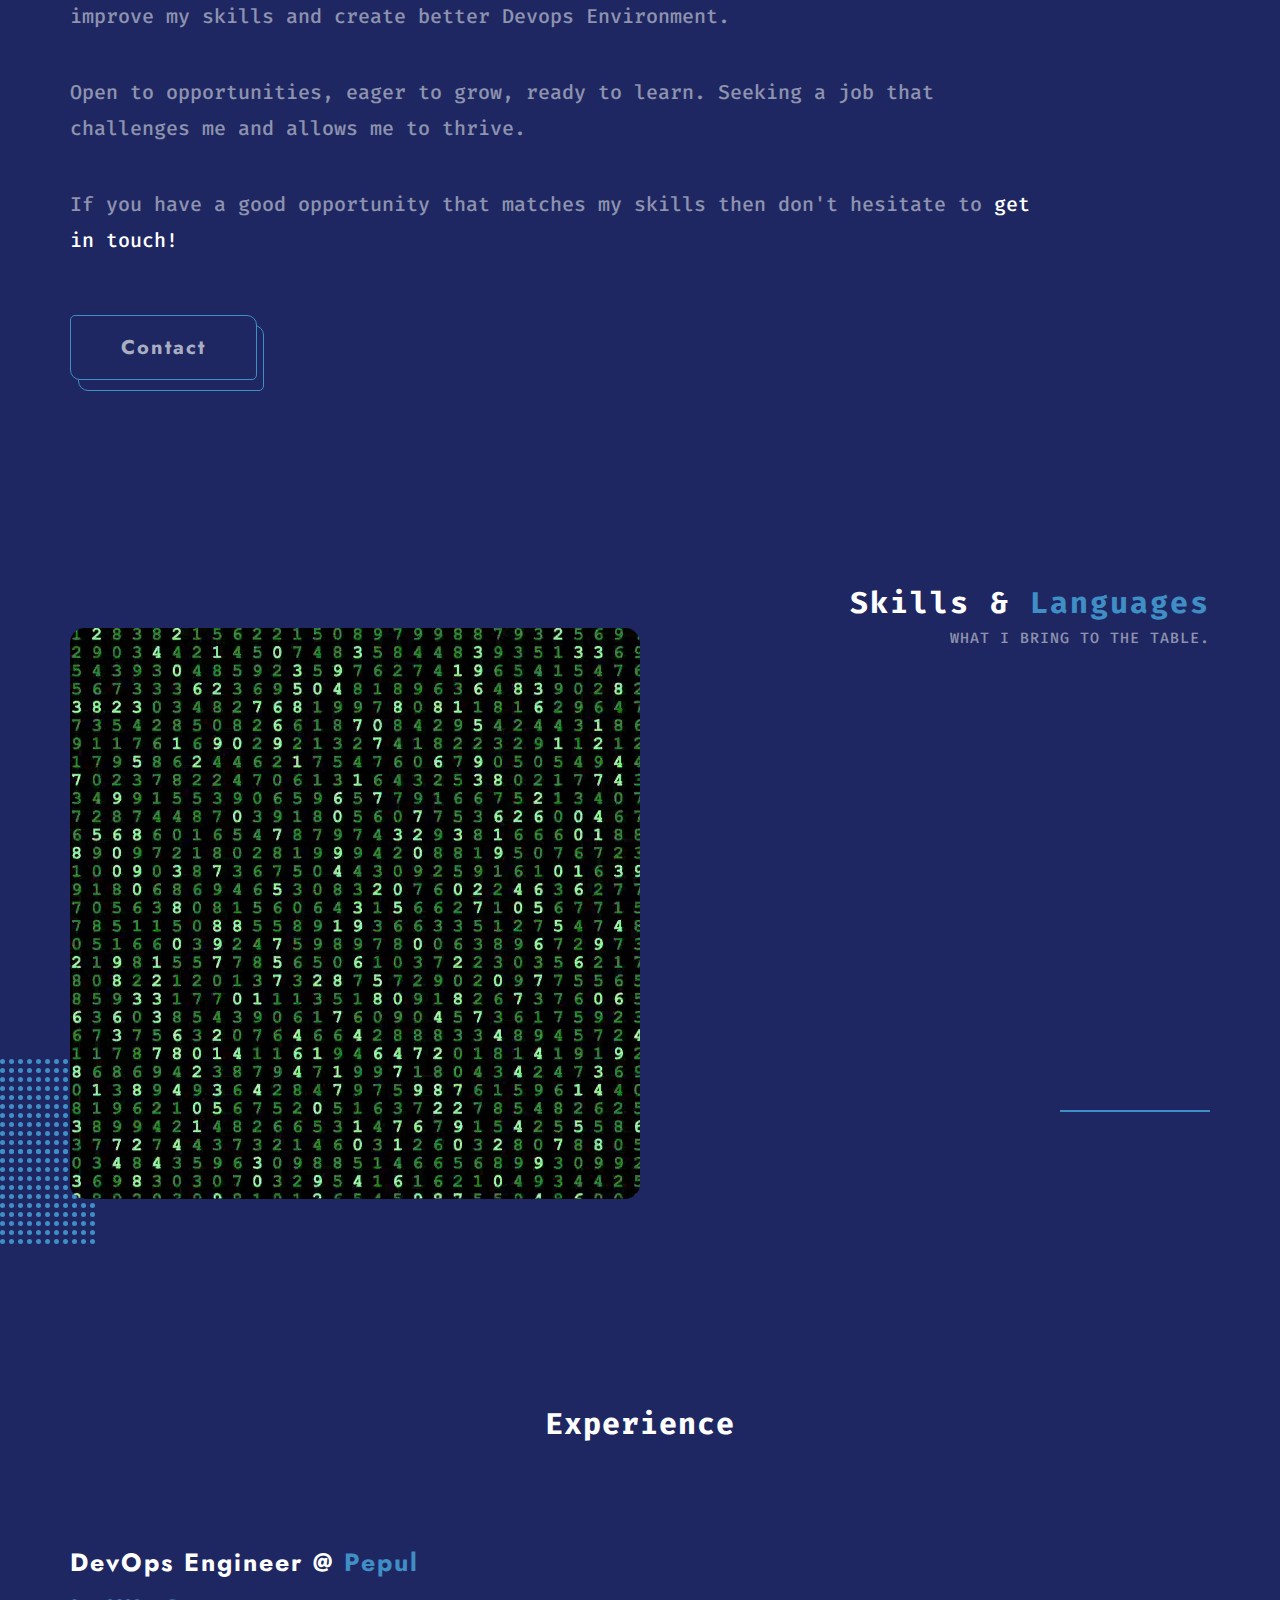
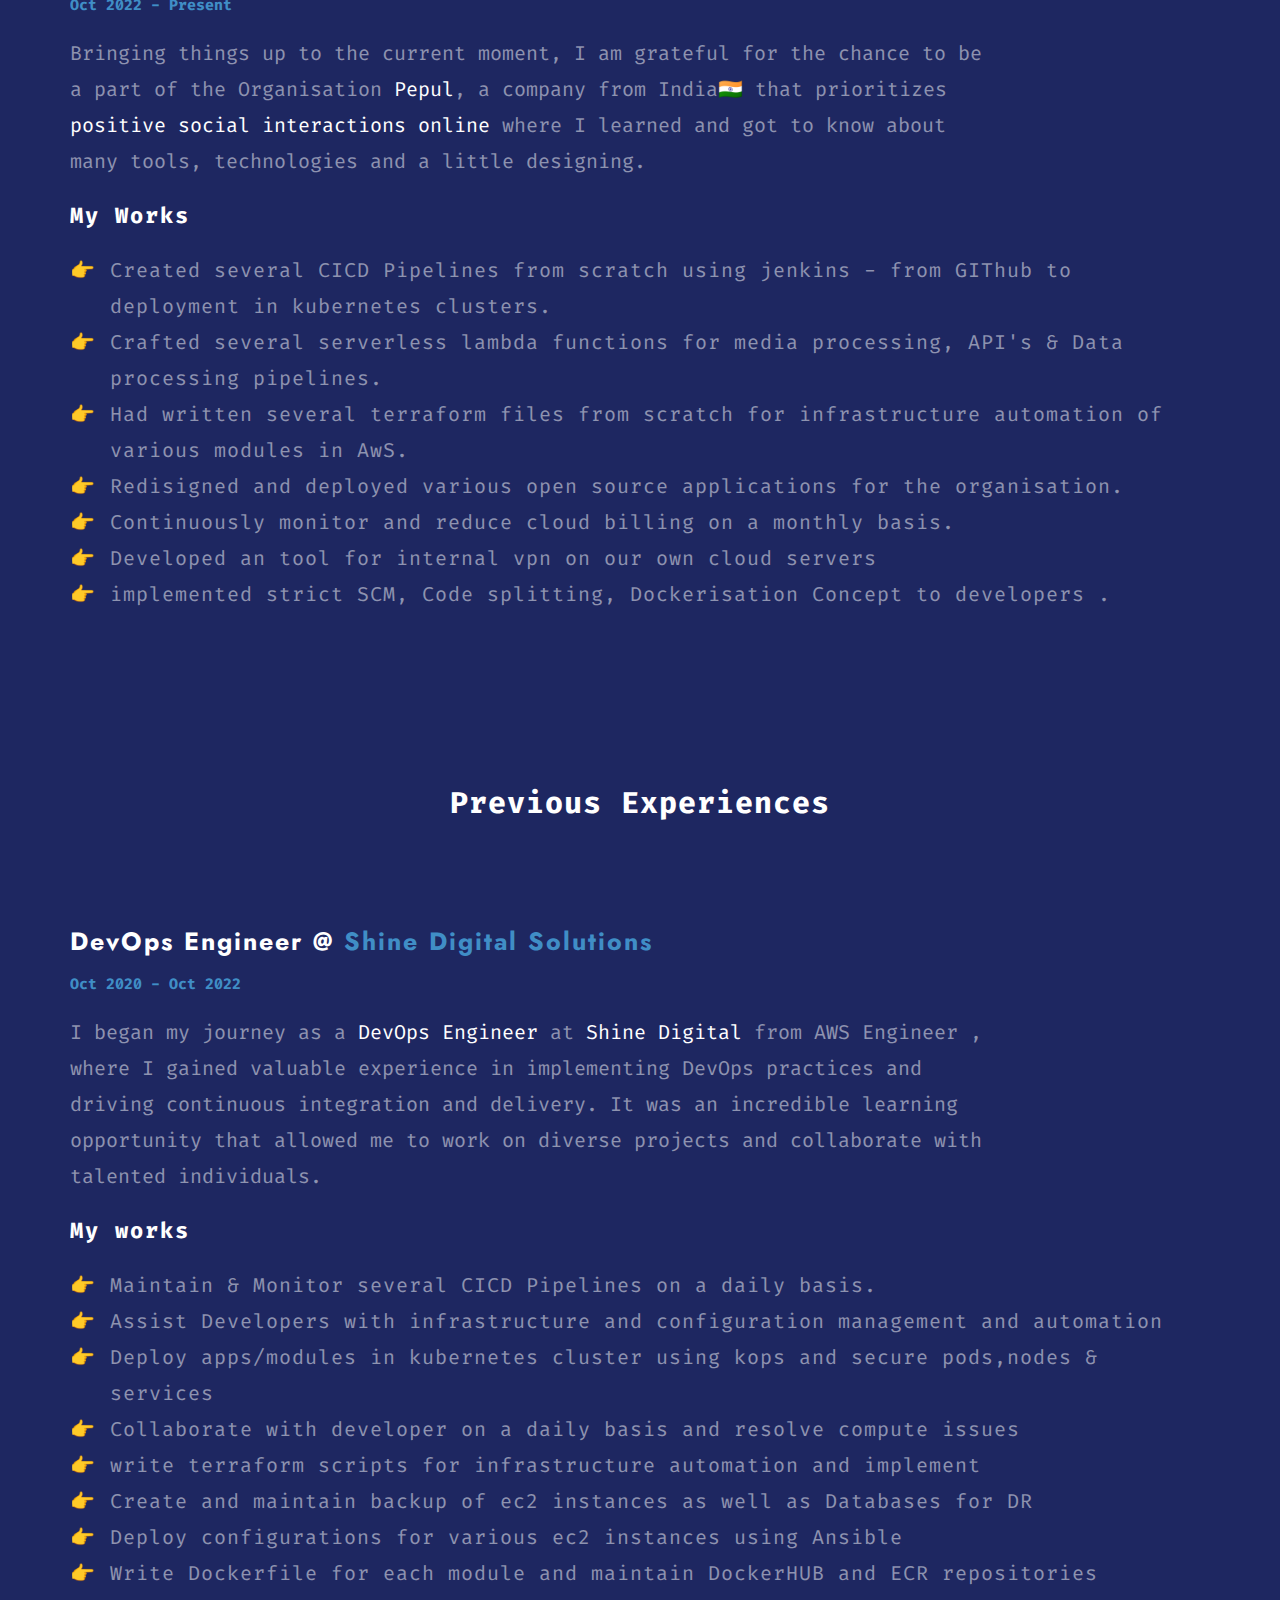
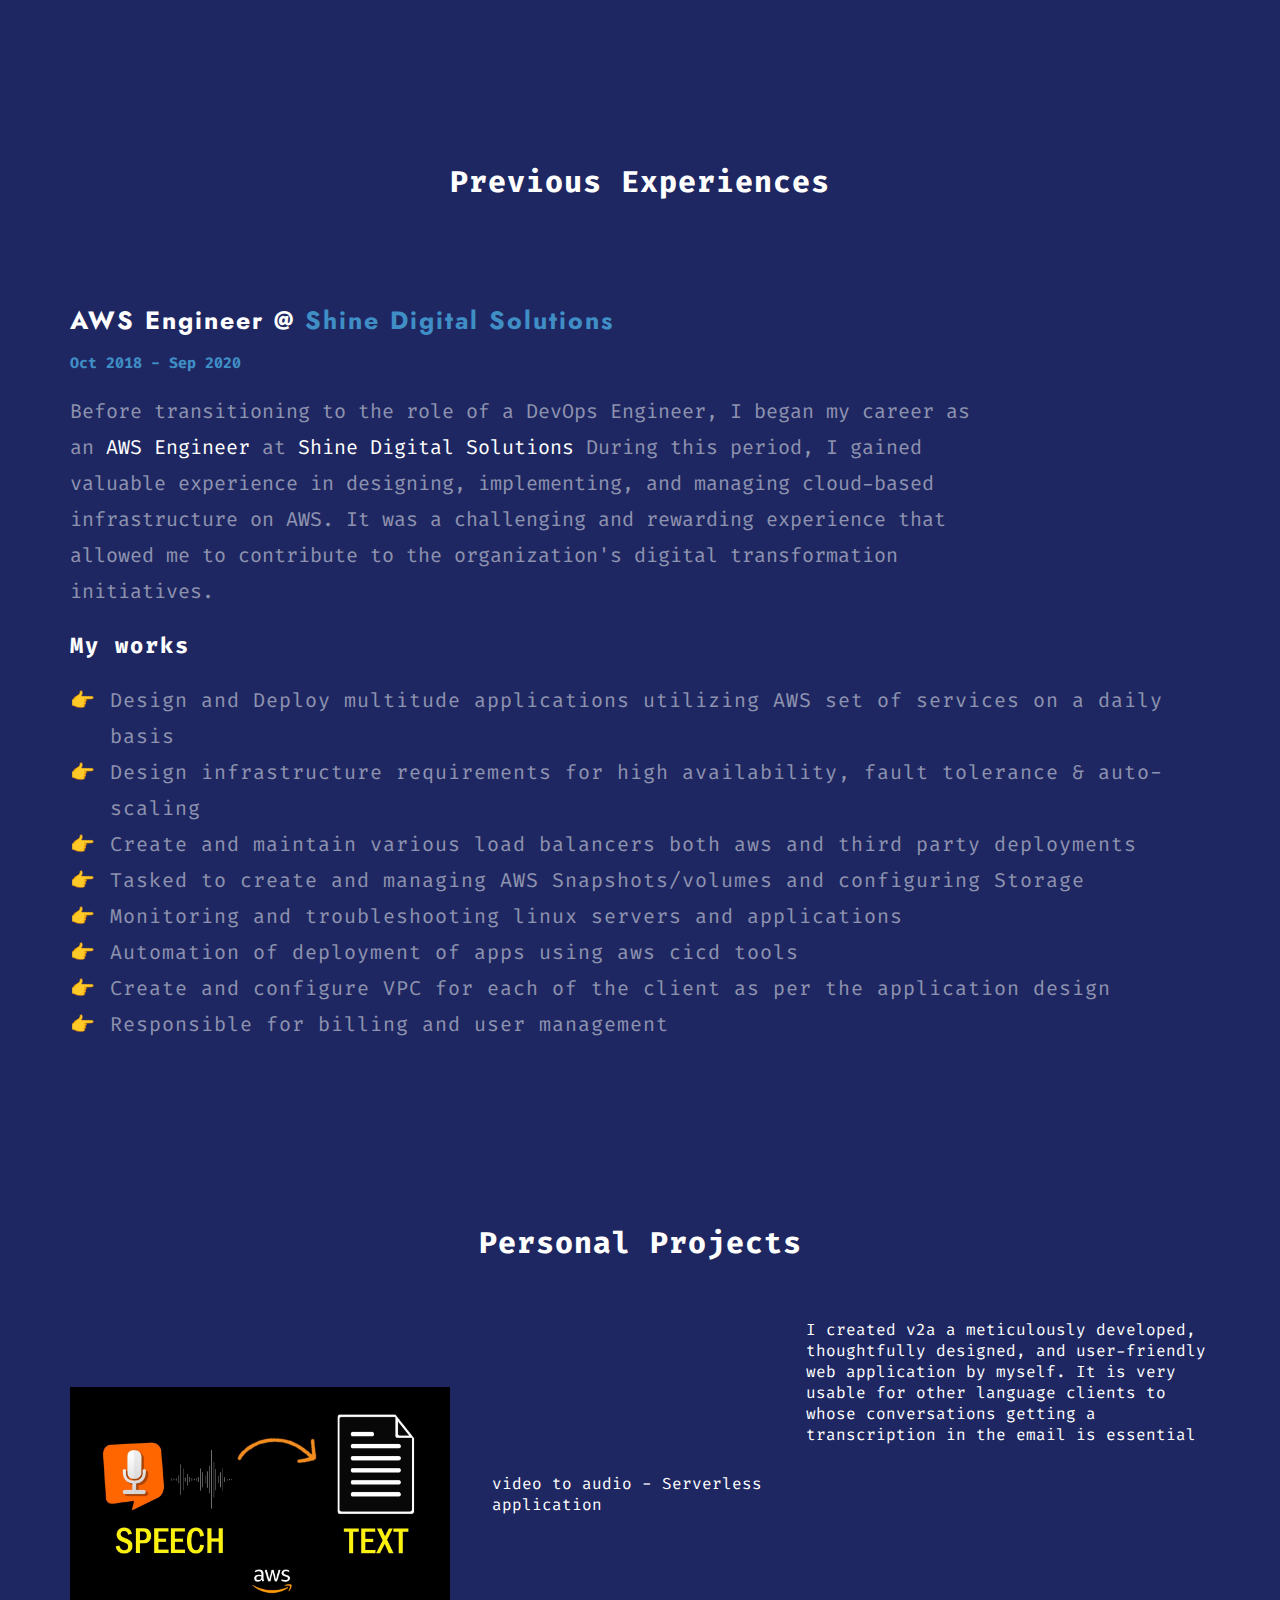
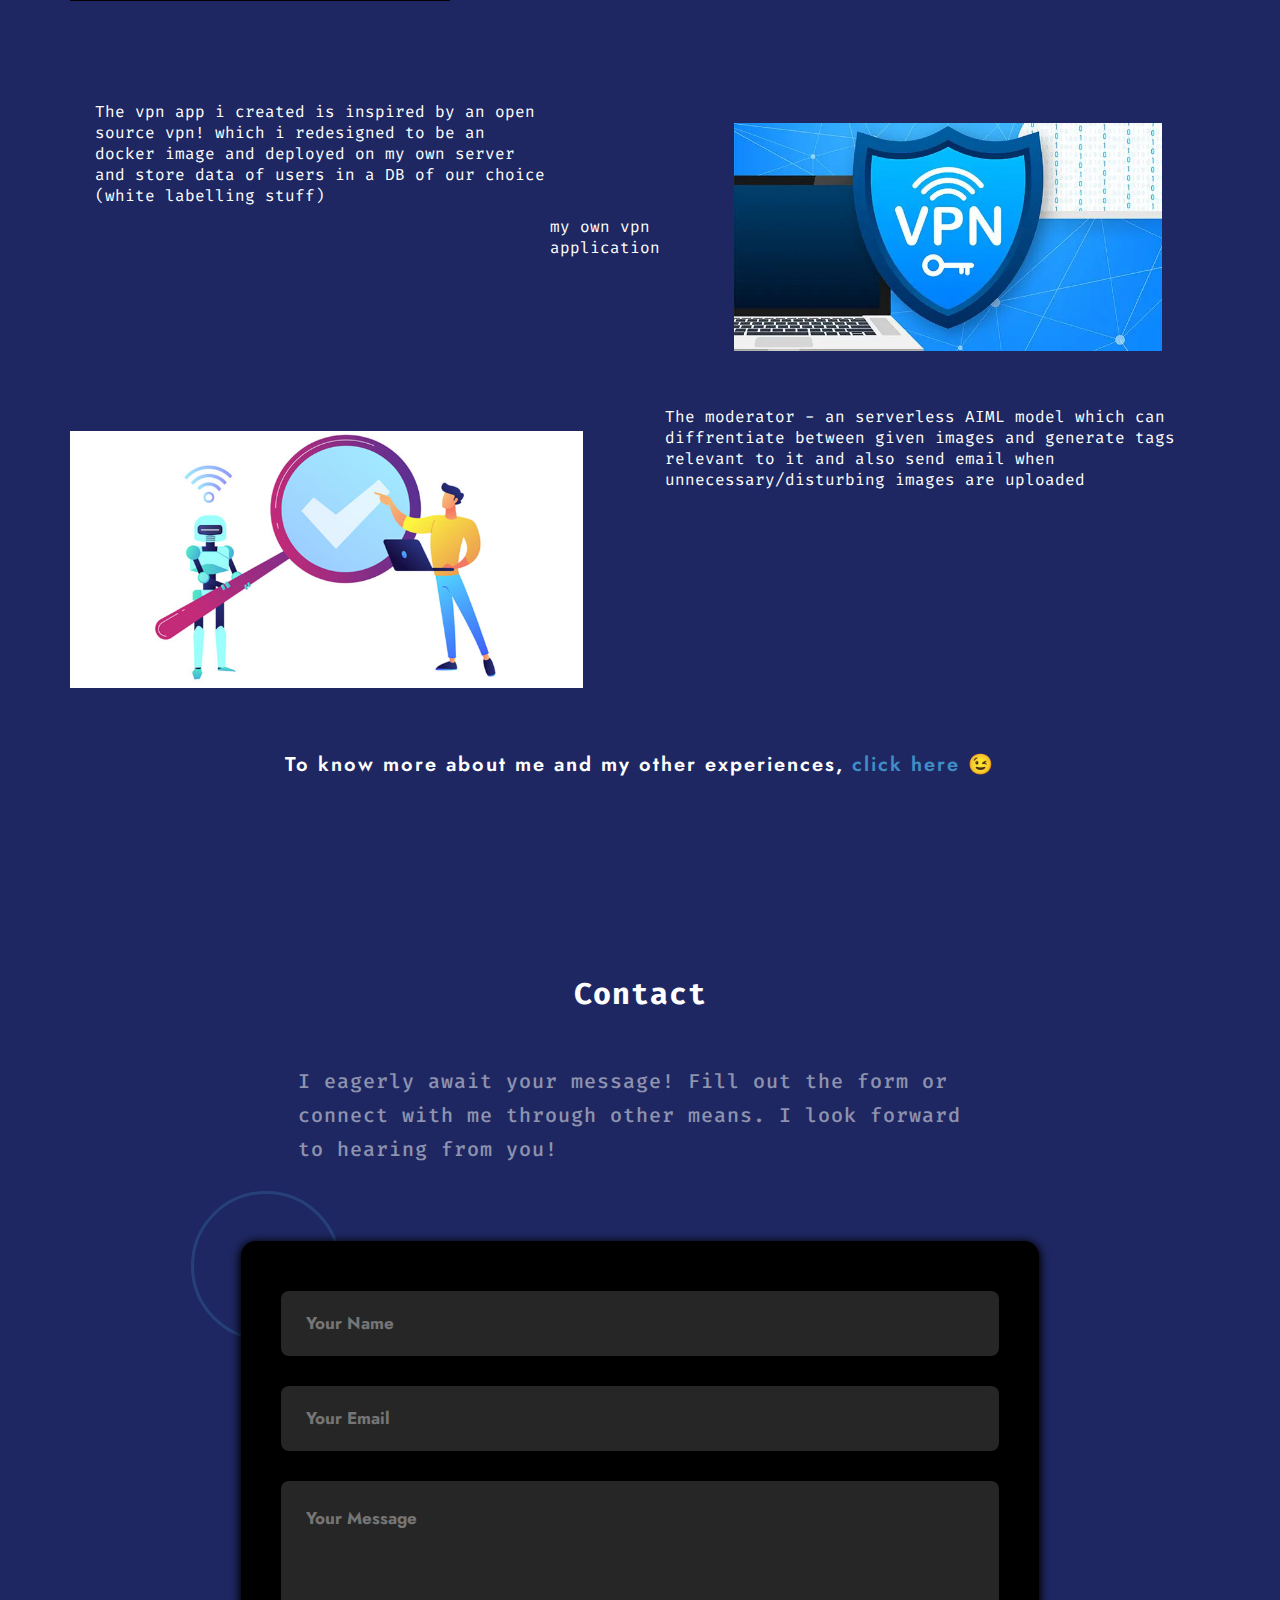
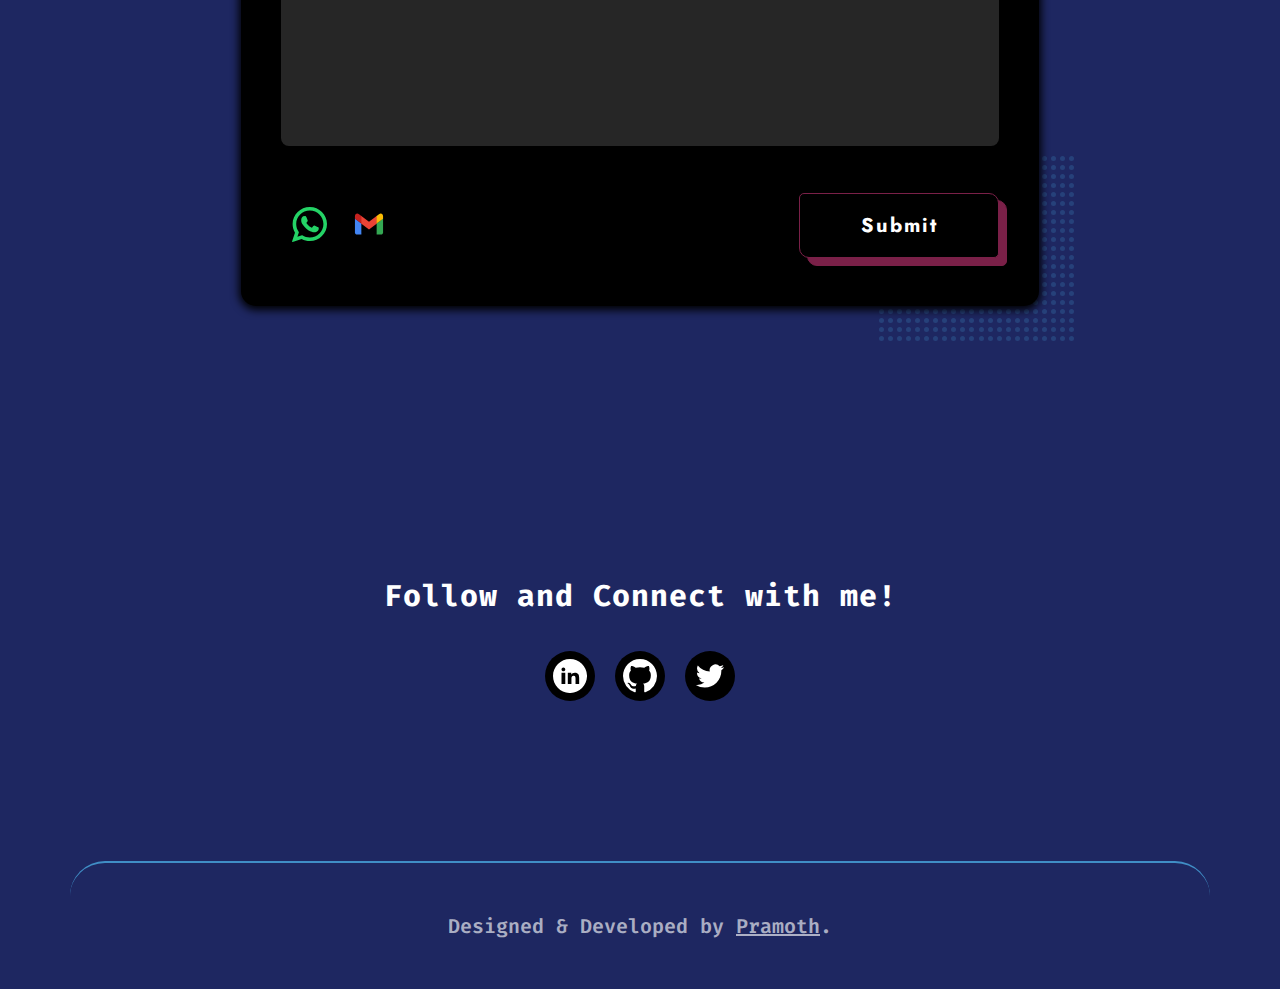
==== commit f0f0454a: "Update index.html" ====
--- a/index.html
+++ b/index.html
@@ -6,7 +6,7 @@
     <meta name="viewport" content="width=device-width, initial-scale=1.0">
     <title>Pramoth</title>
     <!-- Meta Tags -->
-    <meta property="og:url" content="https://pramoth.cloudease.tech">
+    <meta property="og:url" content="https://pramoth.cloud">
     <meta property="og:type" content="website" />
     <meta property="og:site_name" content="Pramoth"/>
     <meta property="og:title" content="Pramoth">
@@ -15,15 +15,15 @@
     <meta property="og:locale" content="en_us" />
     <!-- Twitter Meta Tags -->
     <meta name="twitter:card" content="summary">
-    <meta name="twitter:domain" value="https://pramoth.cloudease.tech" />
-    <meta name="twitter:url" value="https://pramoth.cloudease.tech" />
+    <meta name="twitter:domain" value="https://pramoth.cloud" />
+    <meta name="twitter:url" value="https://pramoth.cloud" />
     <meta name="twitter:title" content="pramoth">
     <meta name="twitter:description" content="Passionate Devops Engineer with 5 years of experience in cloud technology.">
     <meta name="twitter:image" content="https://github.com/pramothar/portfolio/blob/main/images/meta-image.png" />
     <meta name="twitter:label1" value="pramoth A.R" />
     <meta name="twitter:data1" value="Devops Engineer" />
     <meta name="twitter:label2" value="Visit my Portfolio" />
-    <meta name="twitter:data2" value="at https://pramoth.cloudease.tech" />
+    <meta name="twitter:data2" value="at https://pramoth.cloud" />
     <link rel="shortcut icon" href="images/favicon.ico" type="image/x-icon">
     <link rel="apple-touch-icon" href="images/apple-touch-icon.png" />
     <link rel="apple-touch-icon" sizes="57x57" href="images/apple-touch-icon-57x57.png" />
@@ -42,7 +42,7 @@
     <div id="cursor-border"></div>
     <!-- -----Header----- -->
     <header>
-        <a href="https://pramoth.cloudease.tech" title="pramoth A.R">
+        <a href="https://pramoth.cloud" title="pramoth A.R">
         <img src="images/Snapchat-1824206797.png" alt="Logo" draggable="false" />
         </a>
         <input type="checkbox" name="" id="" class="check">
